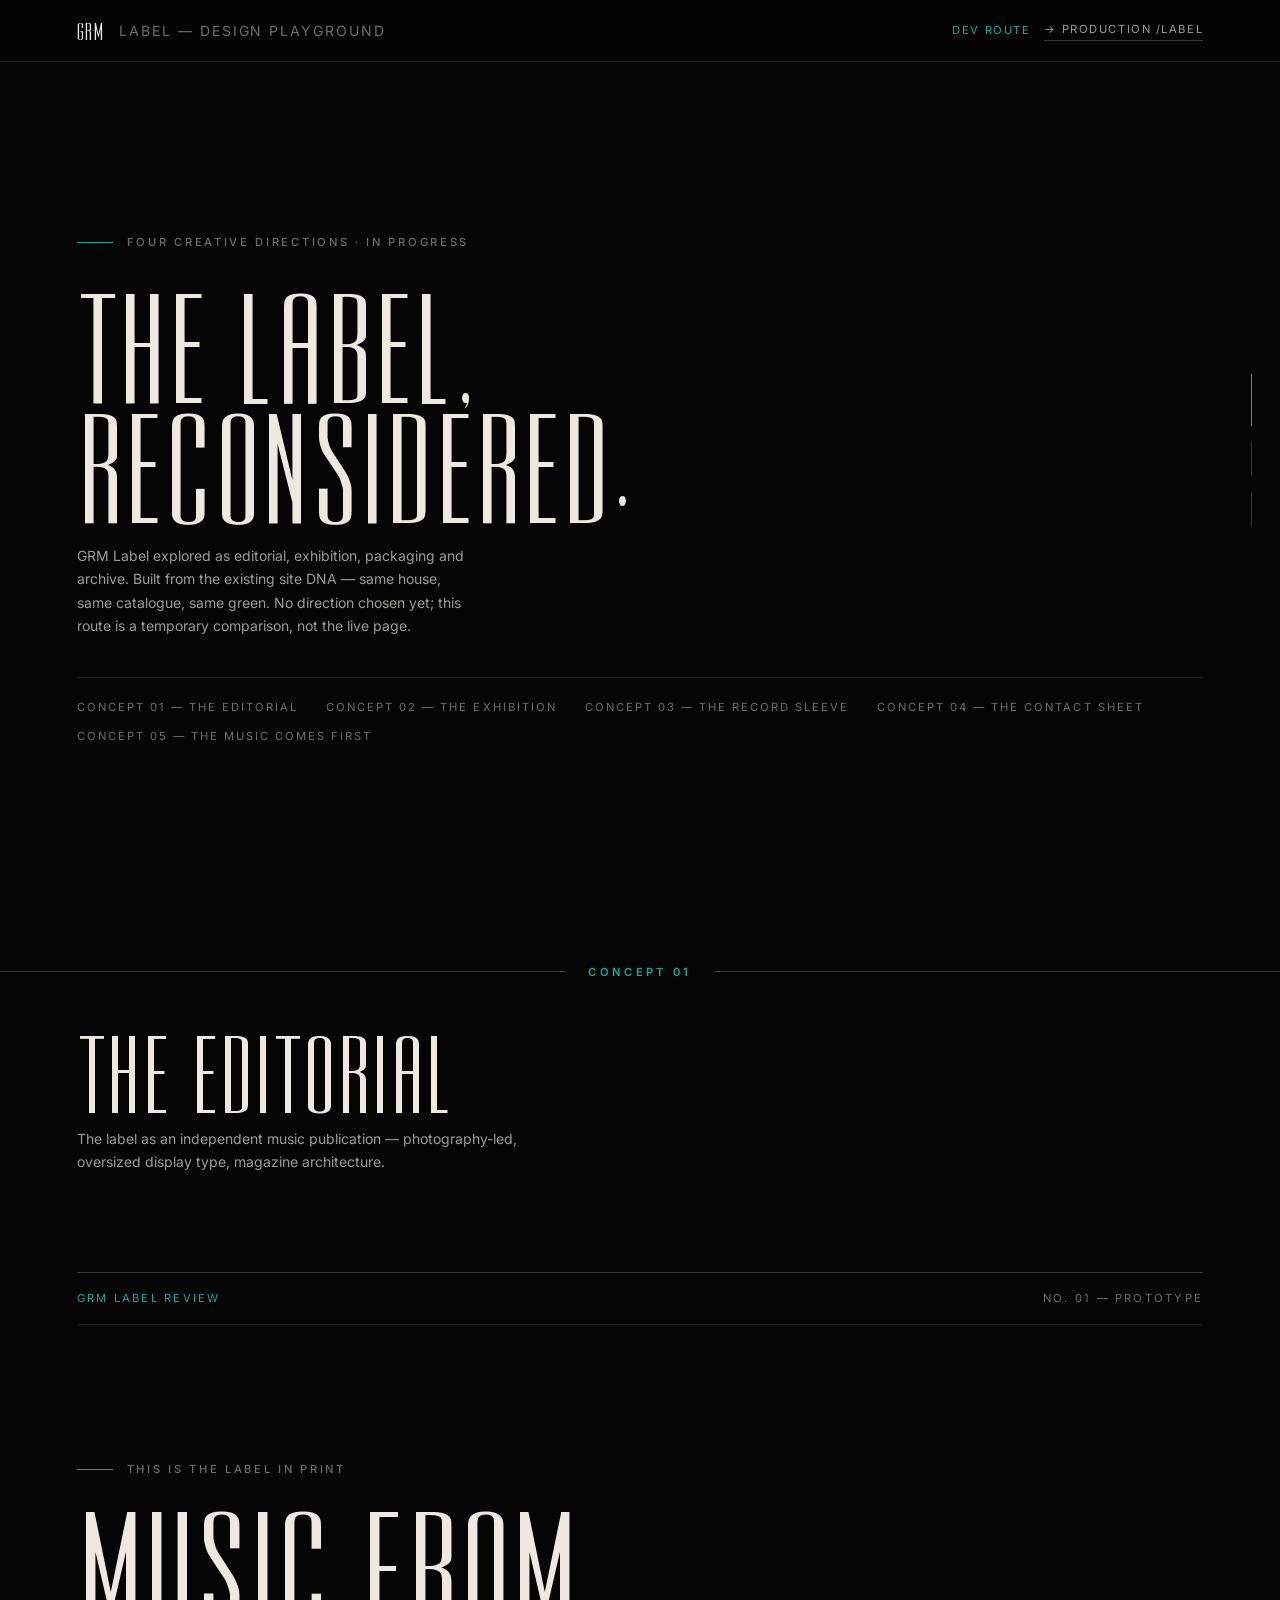
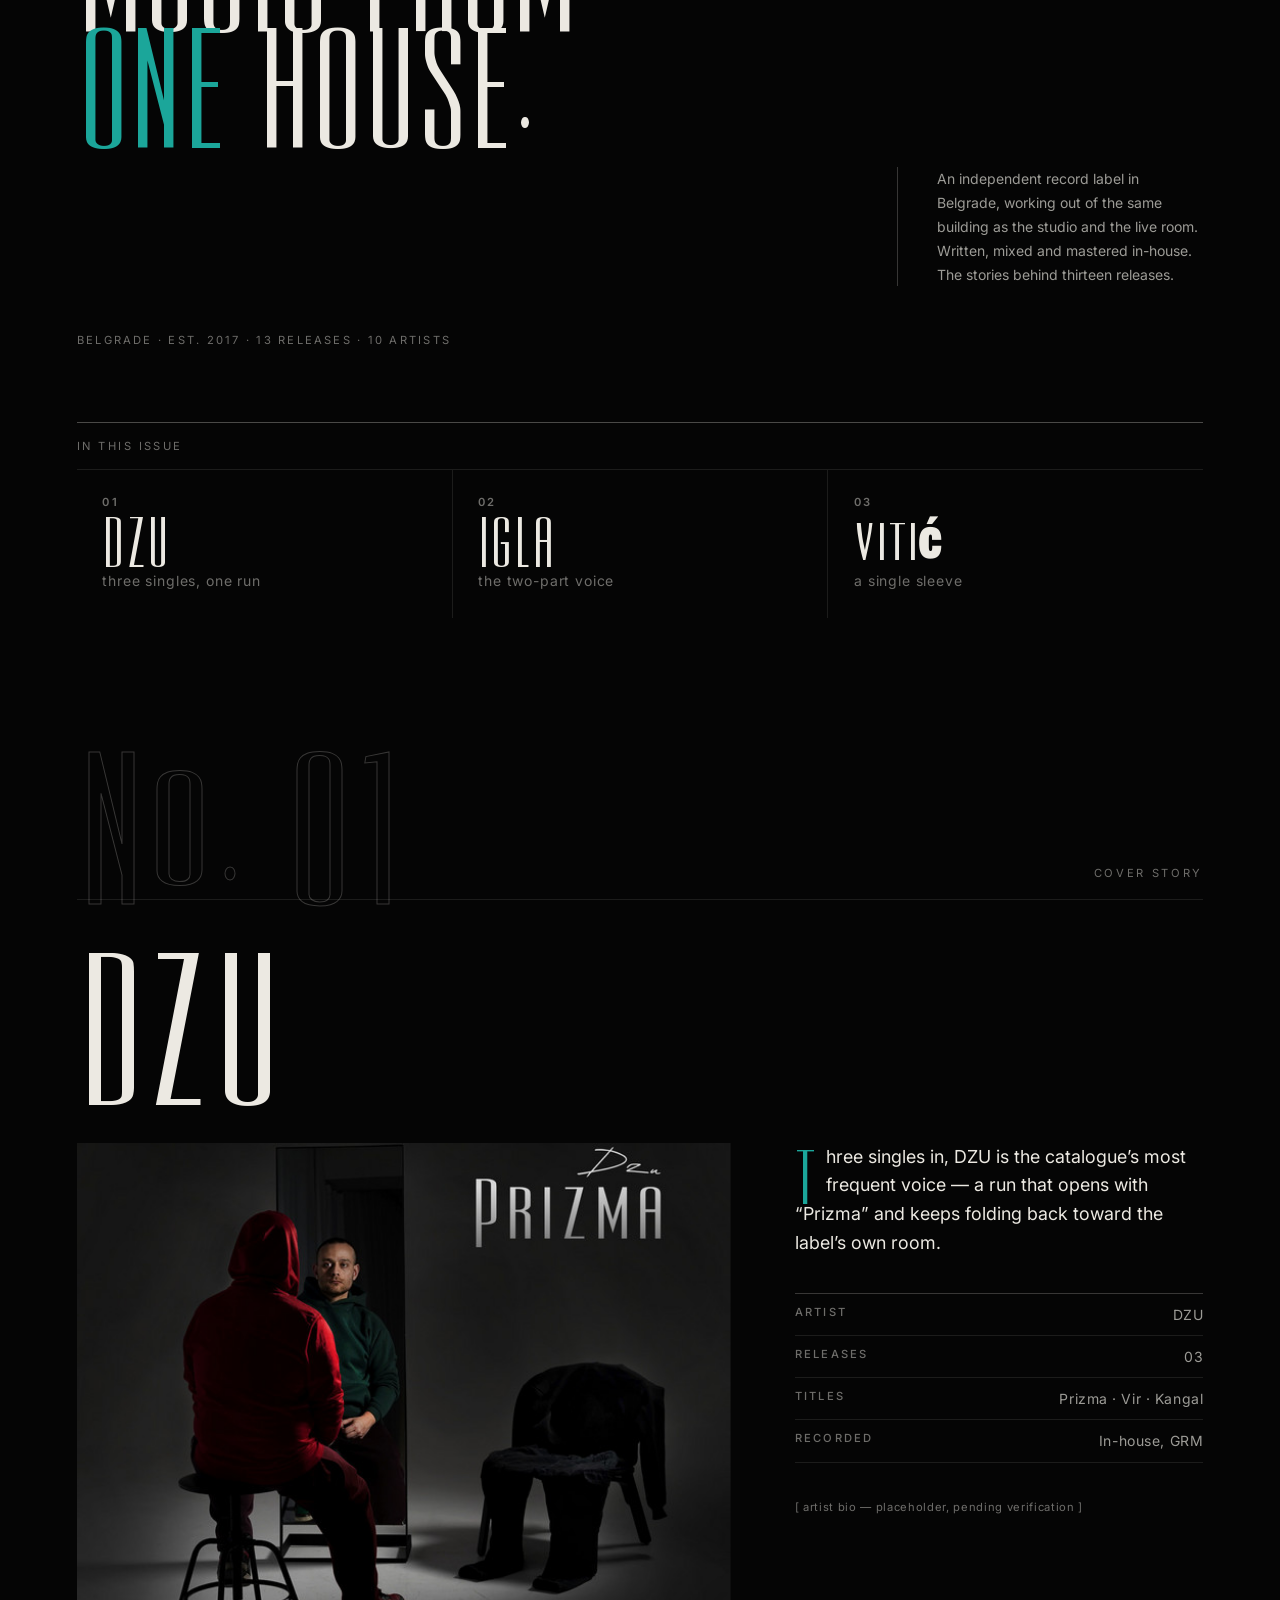
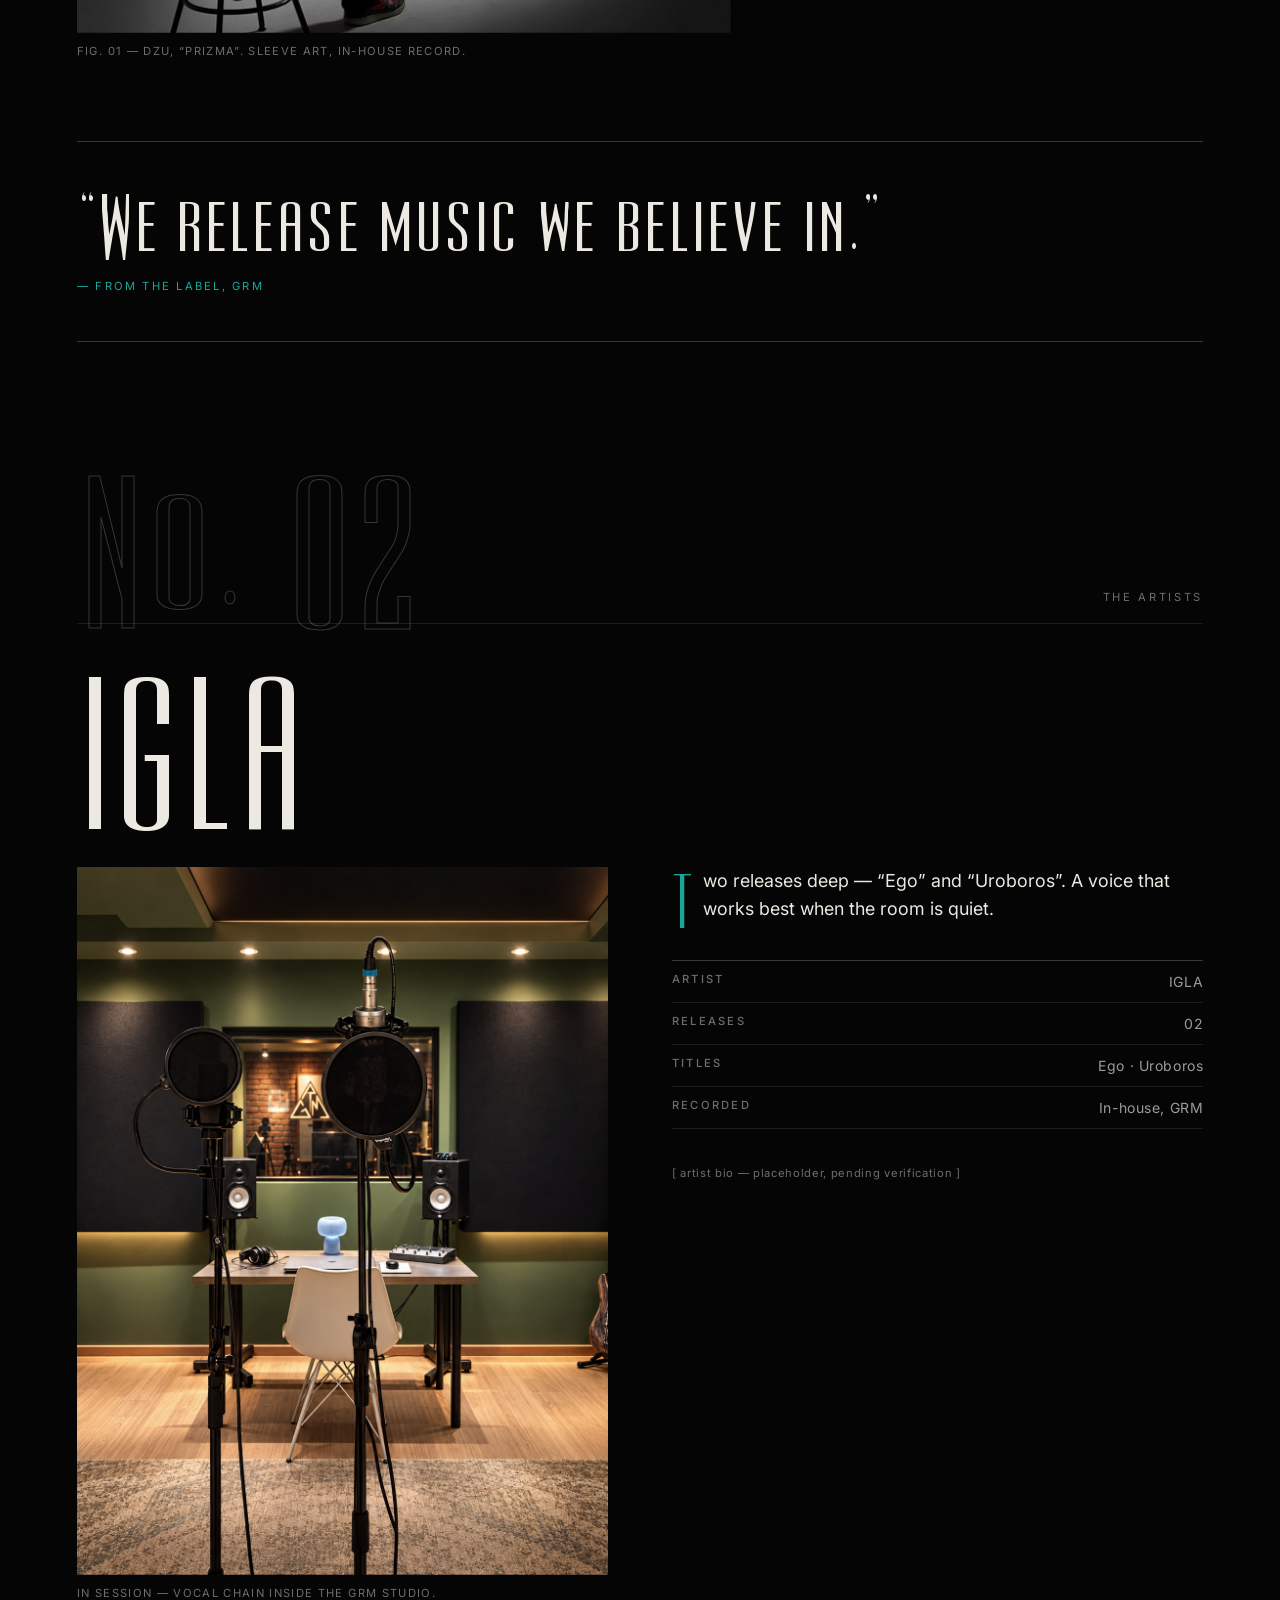
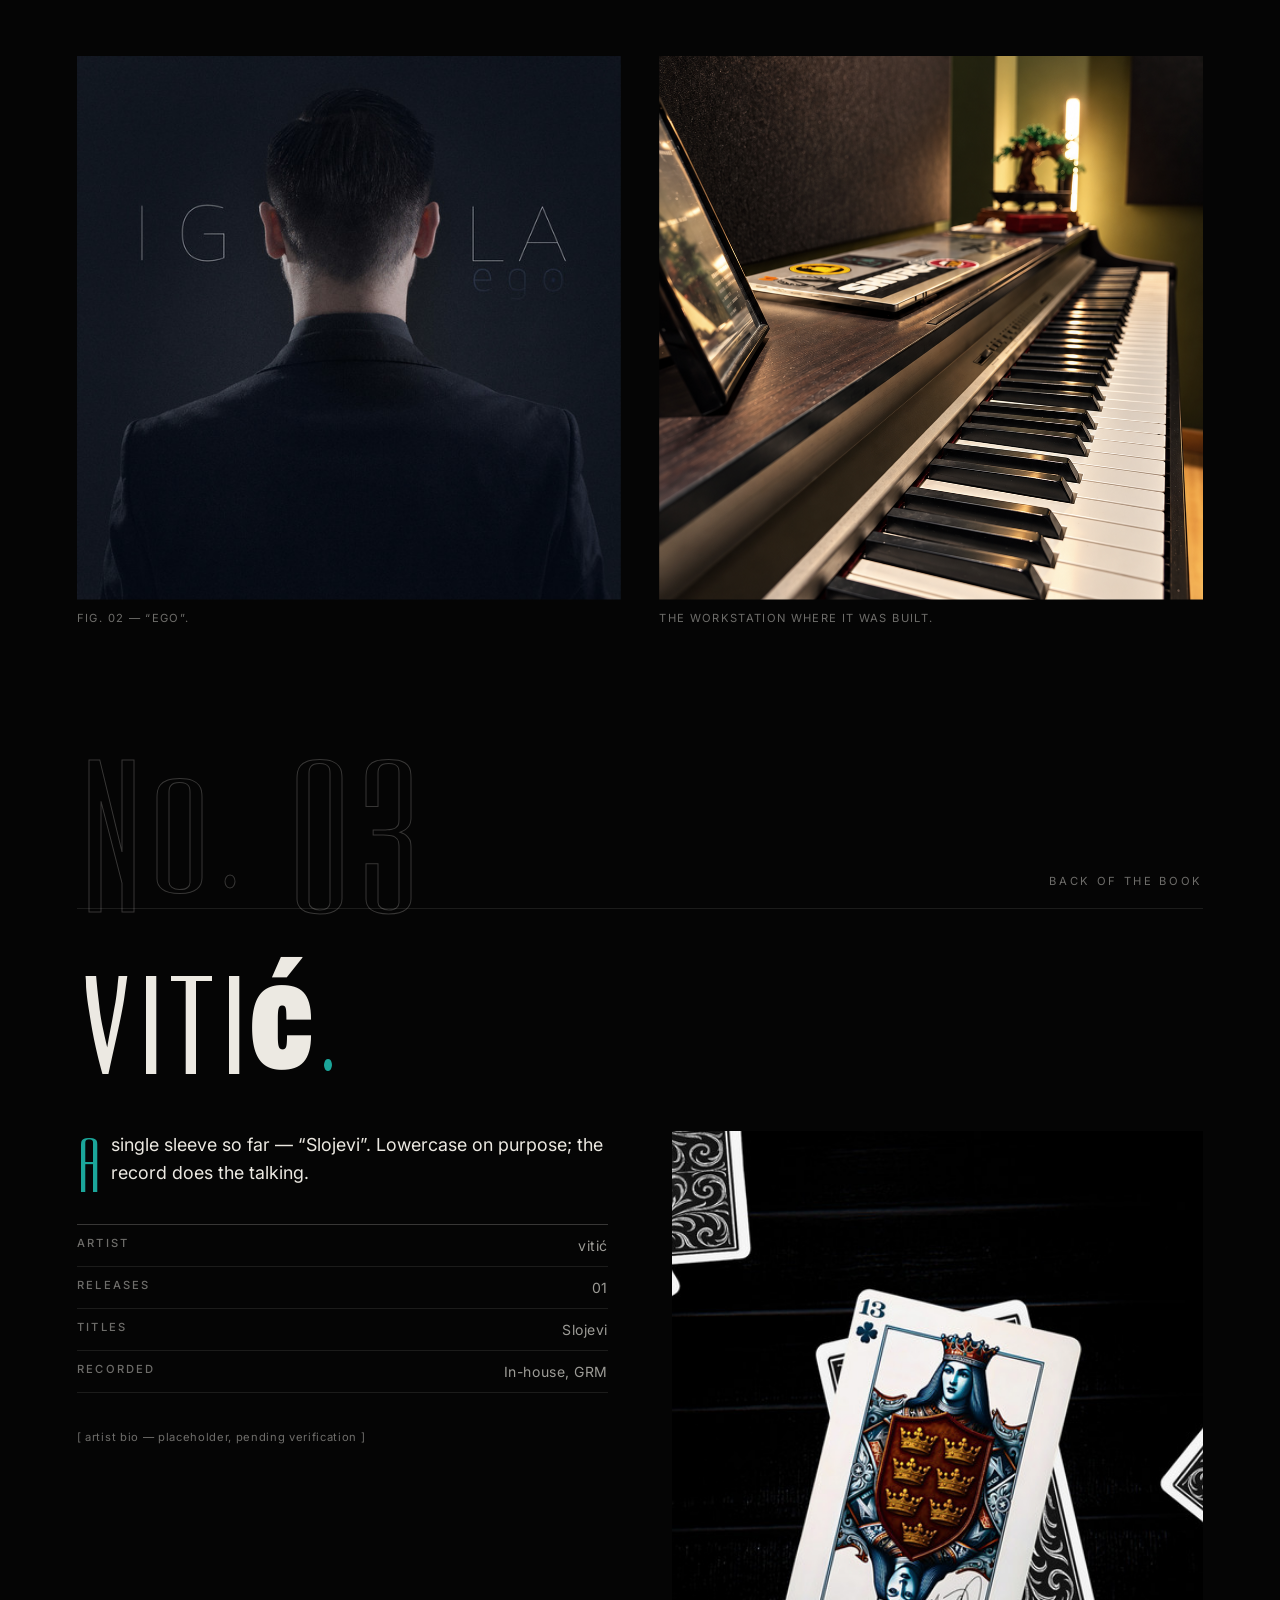
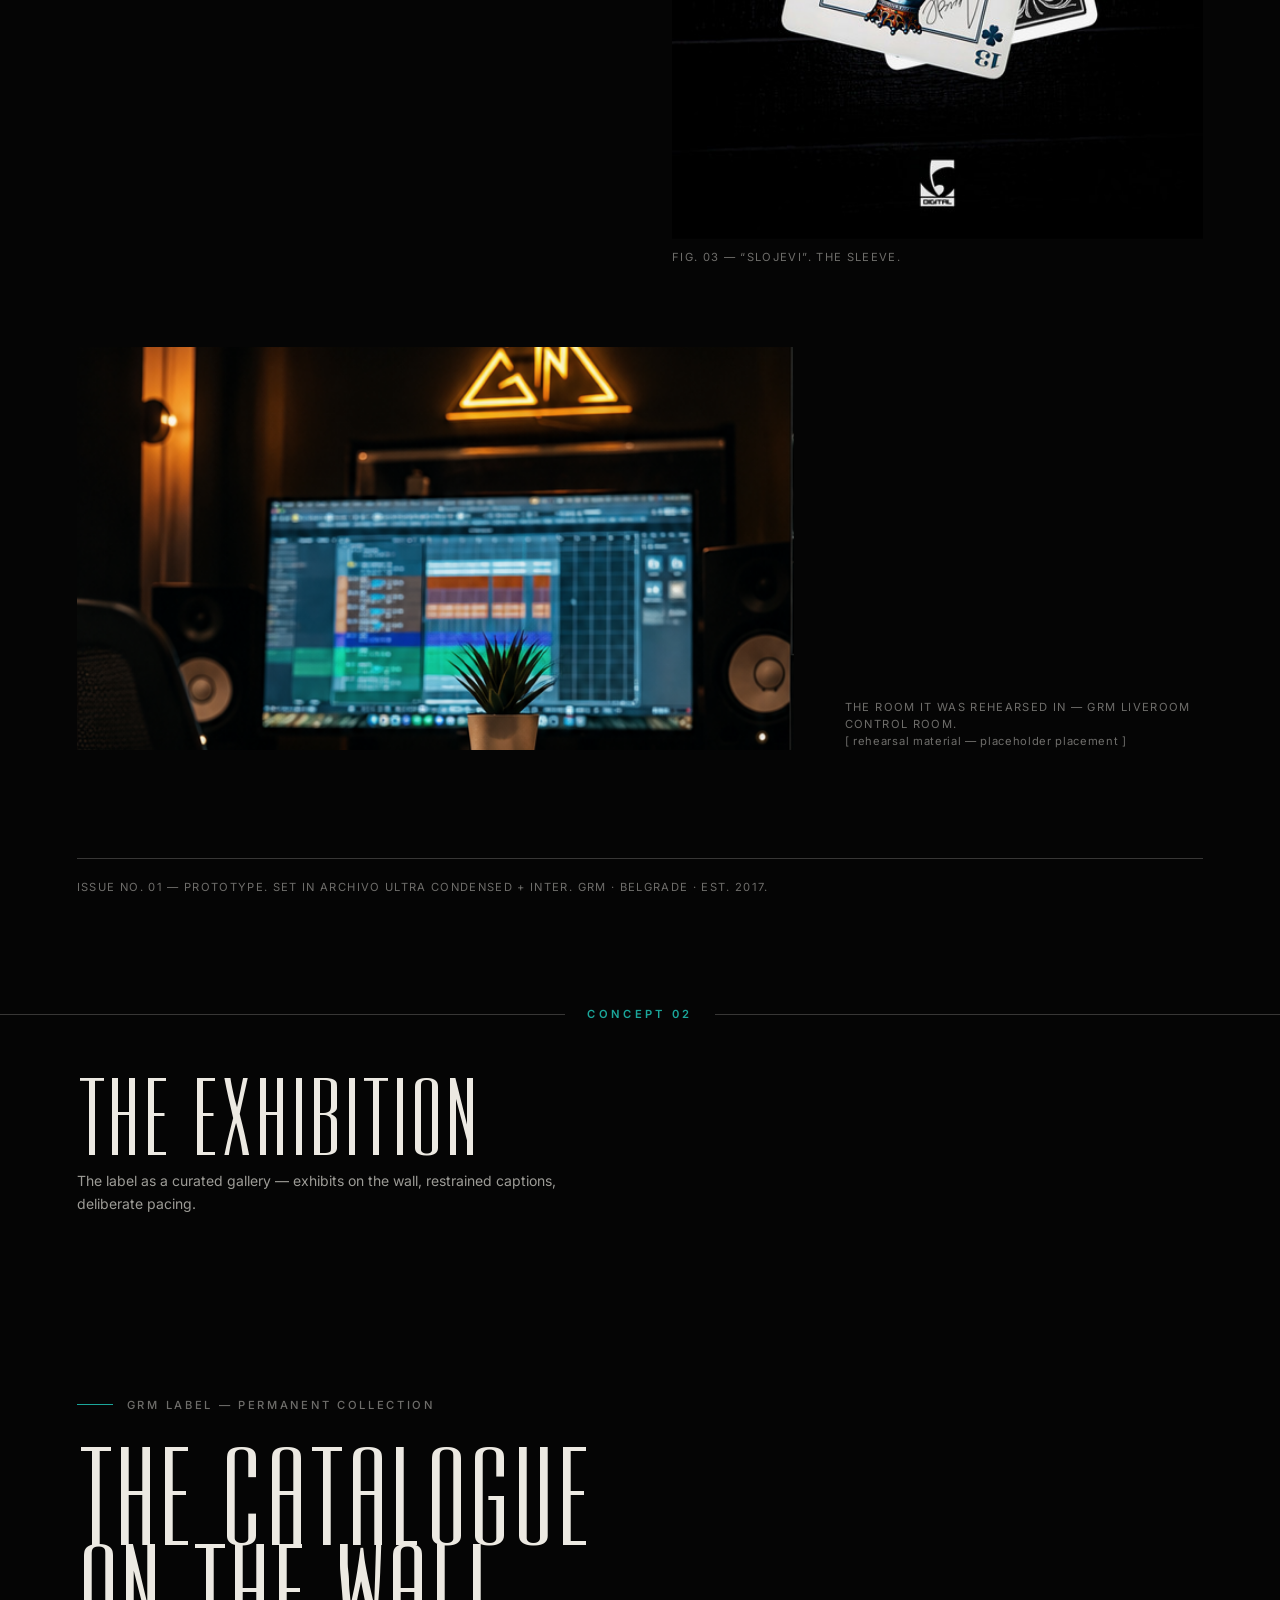
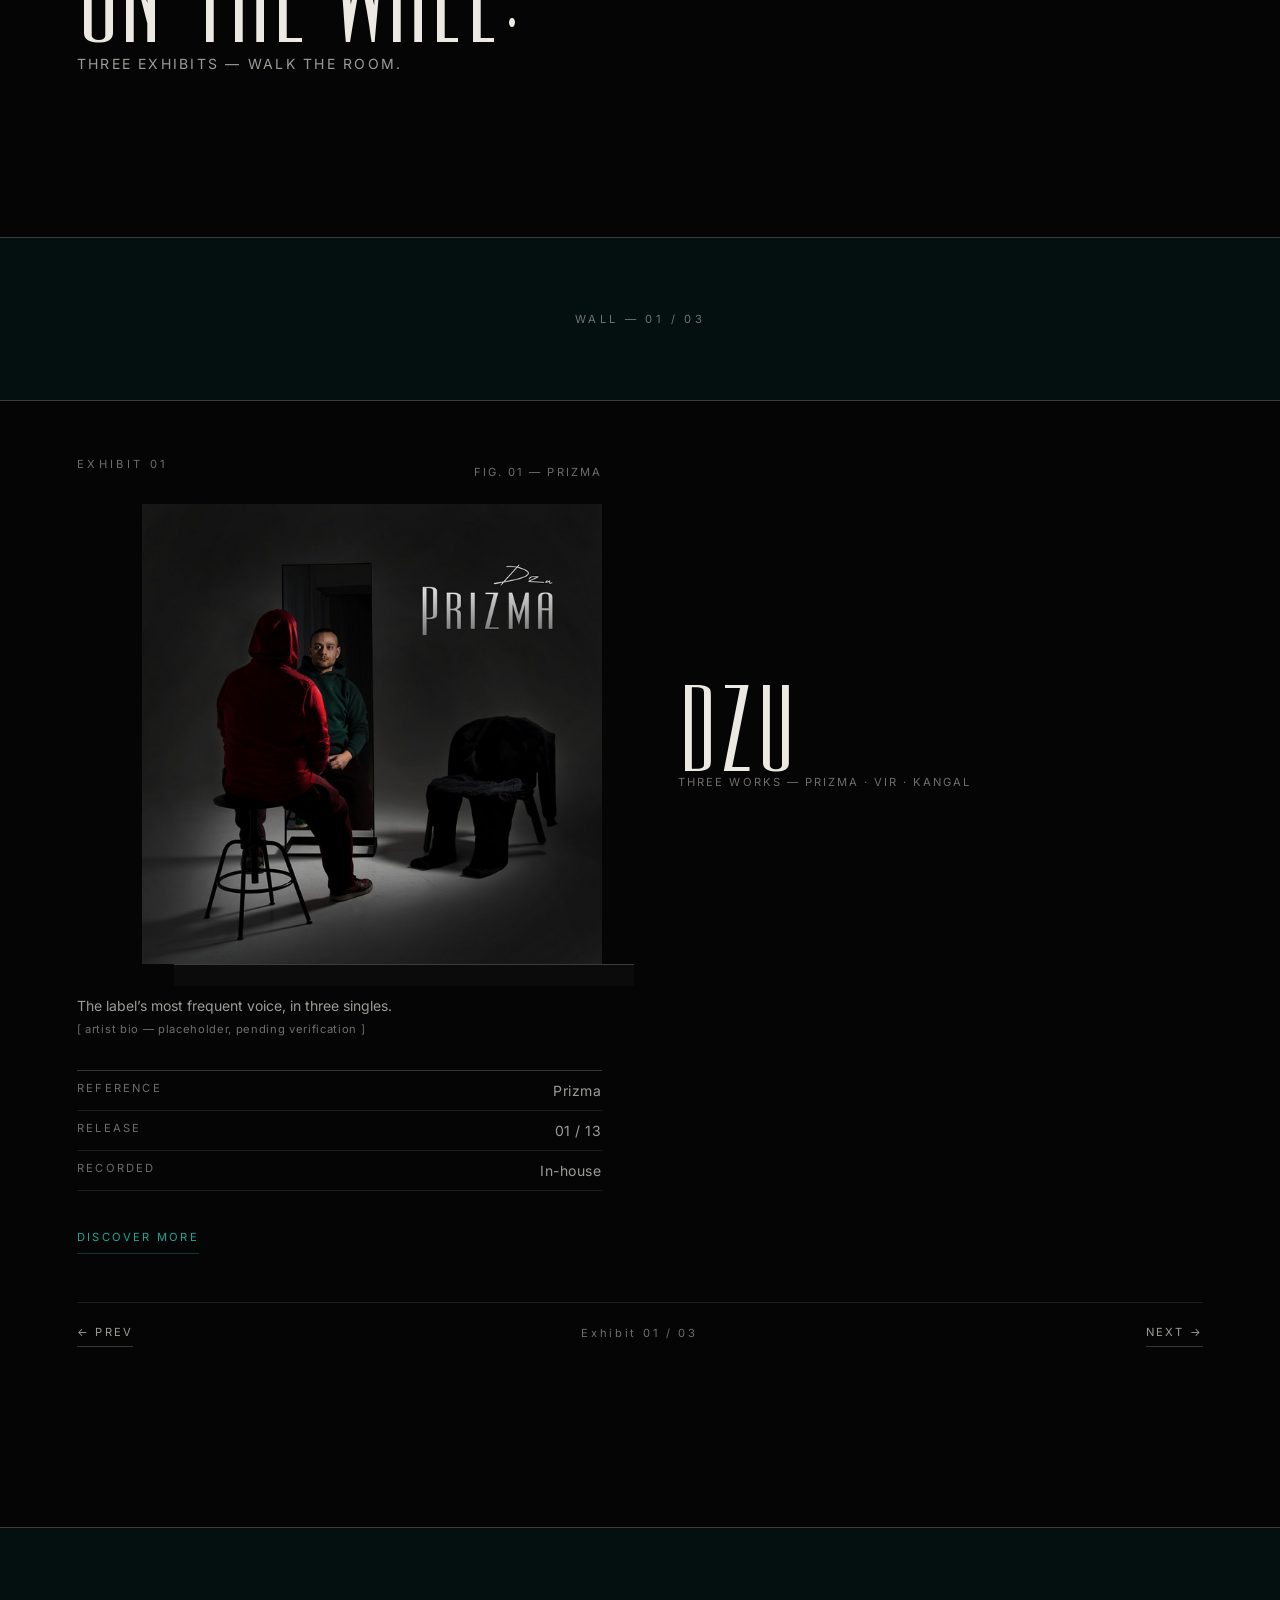
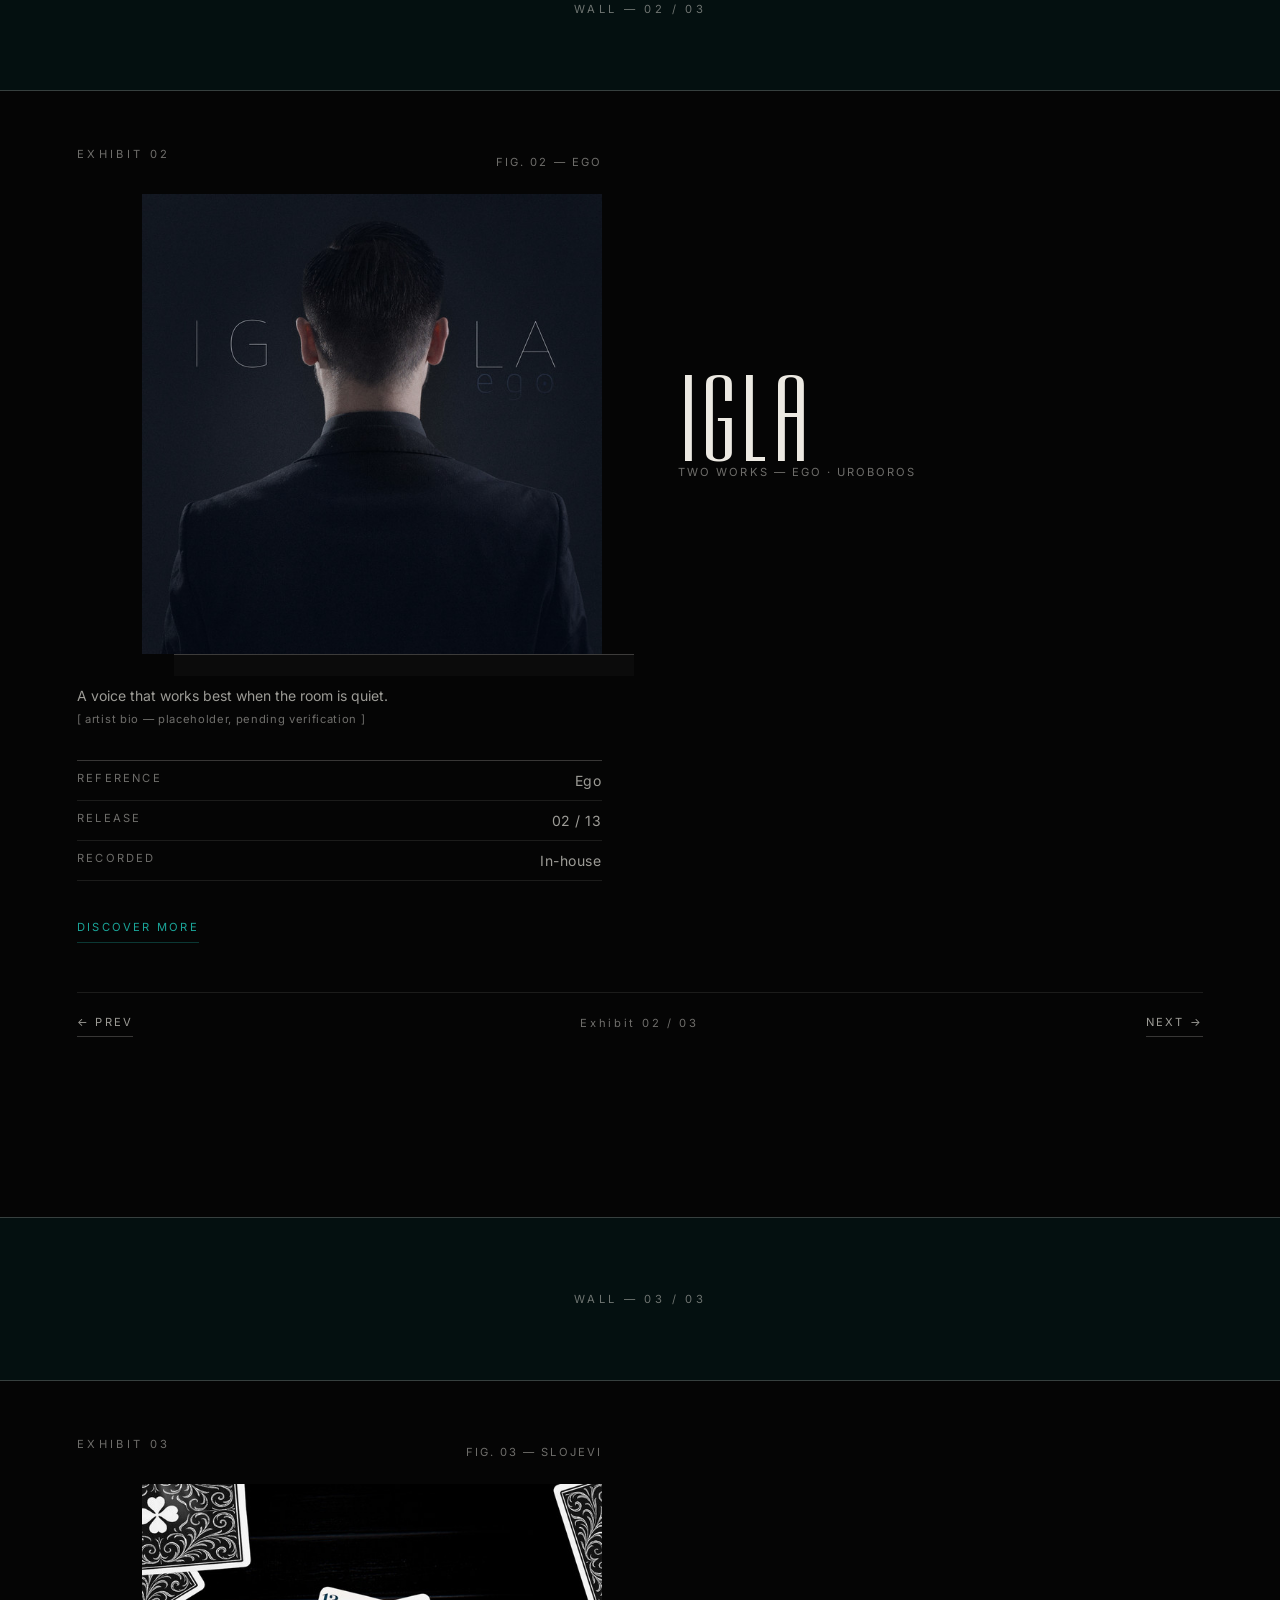
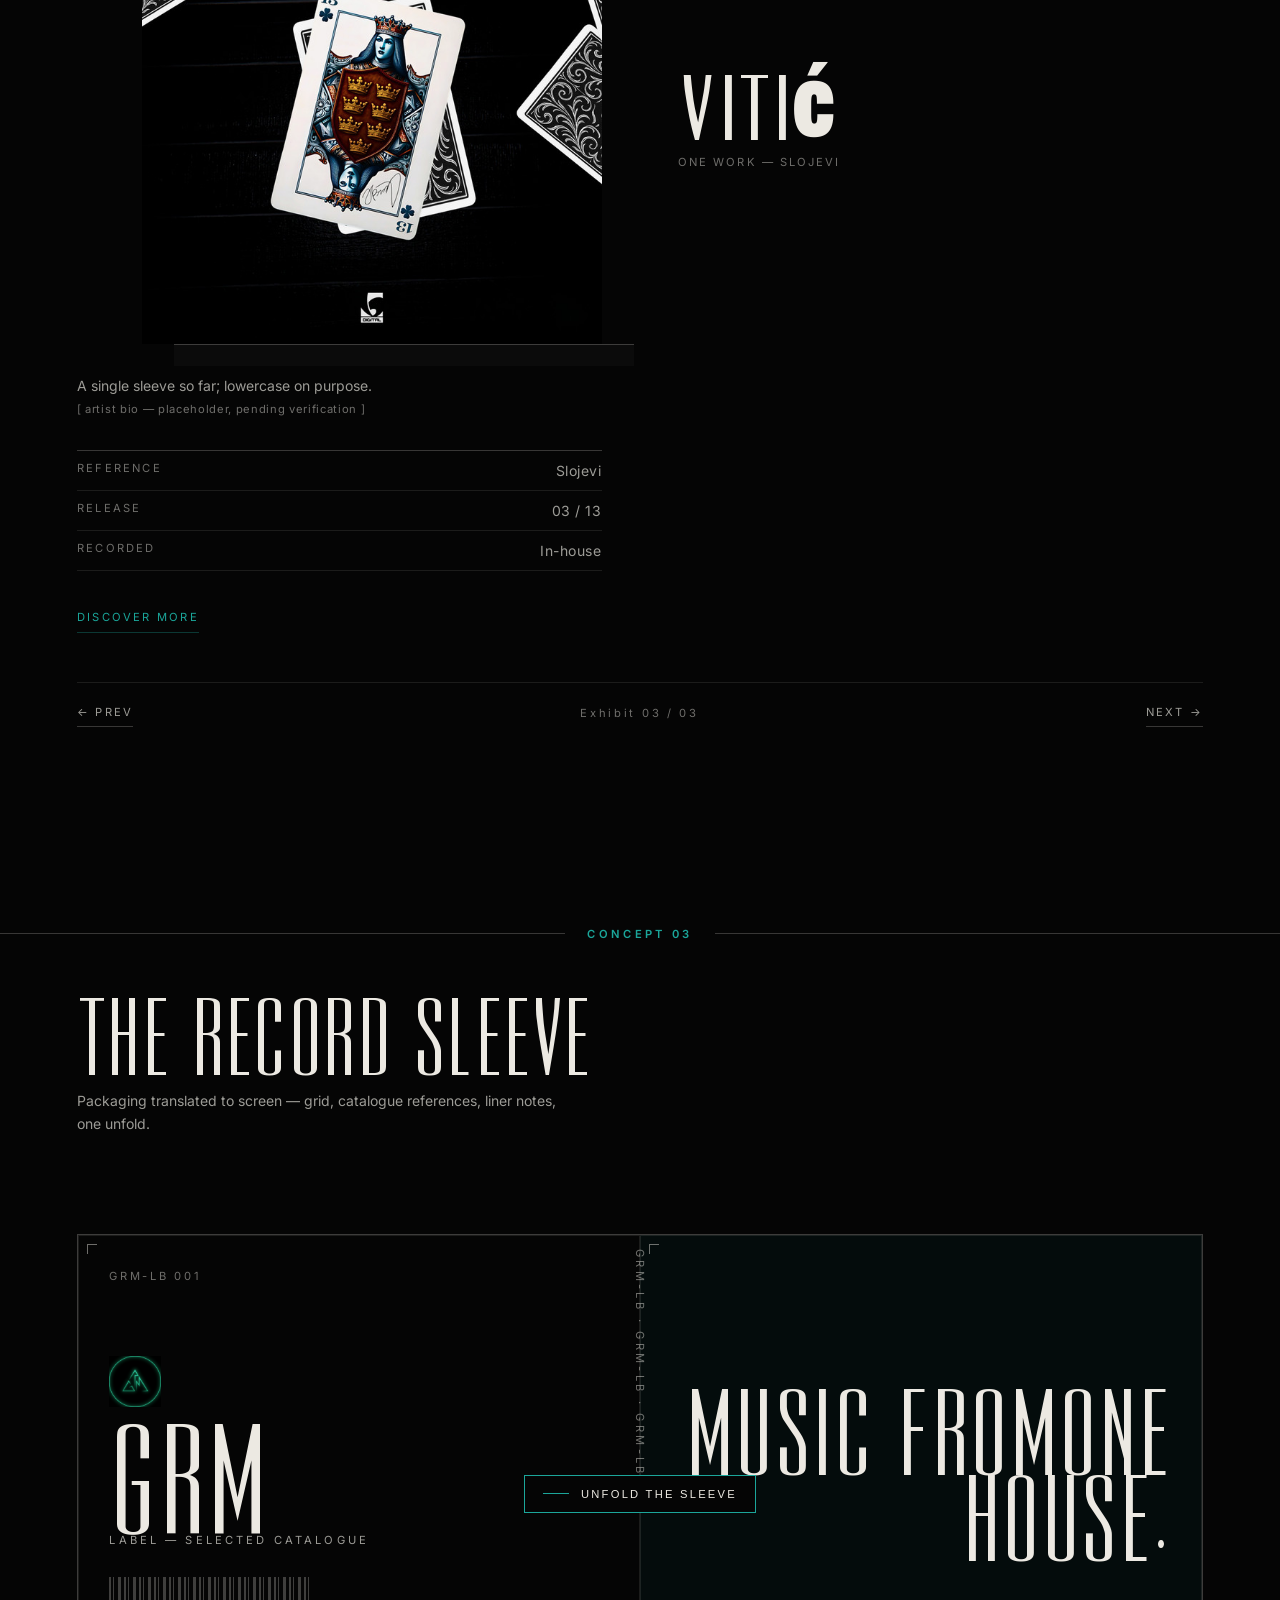
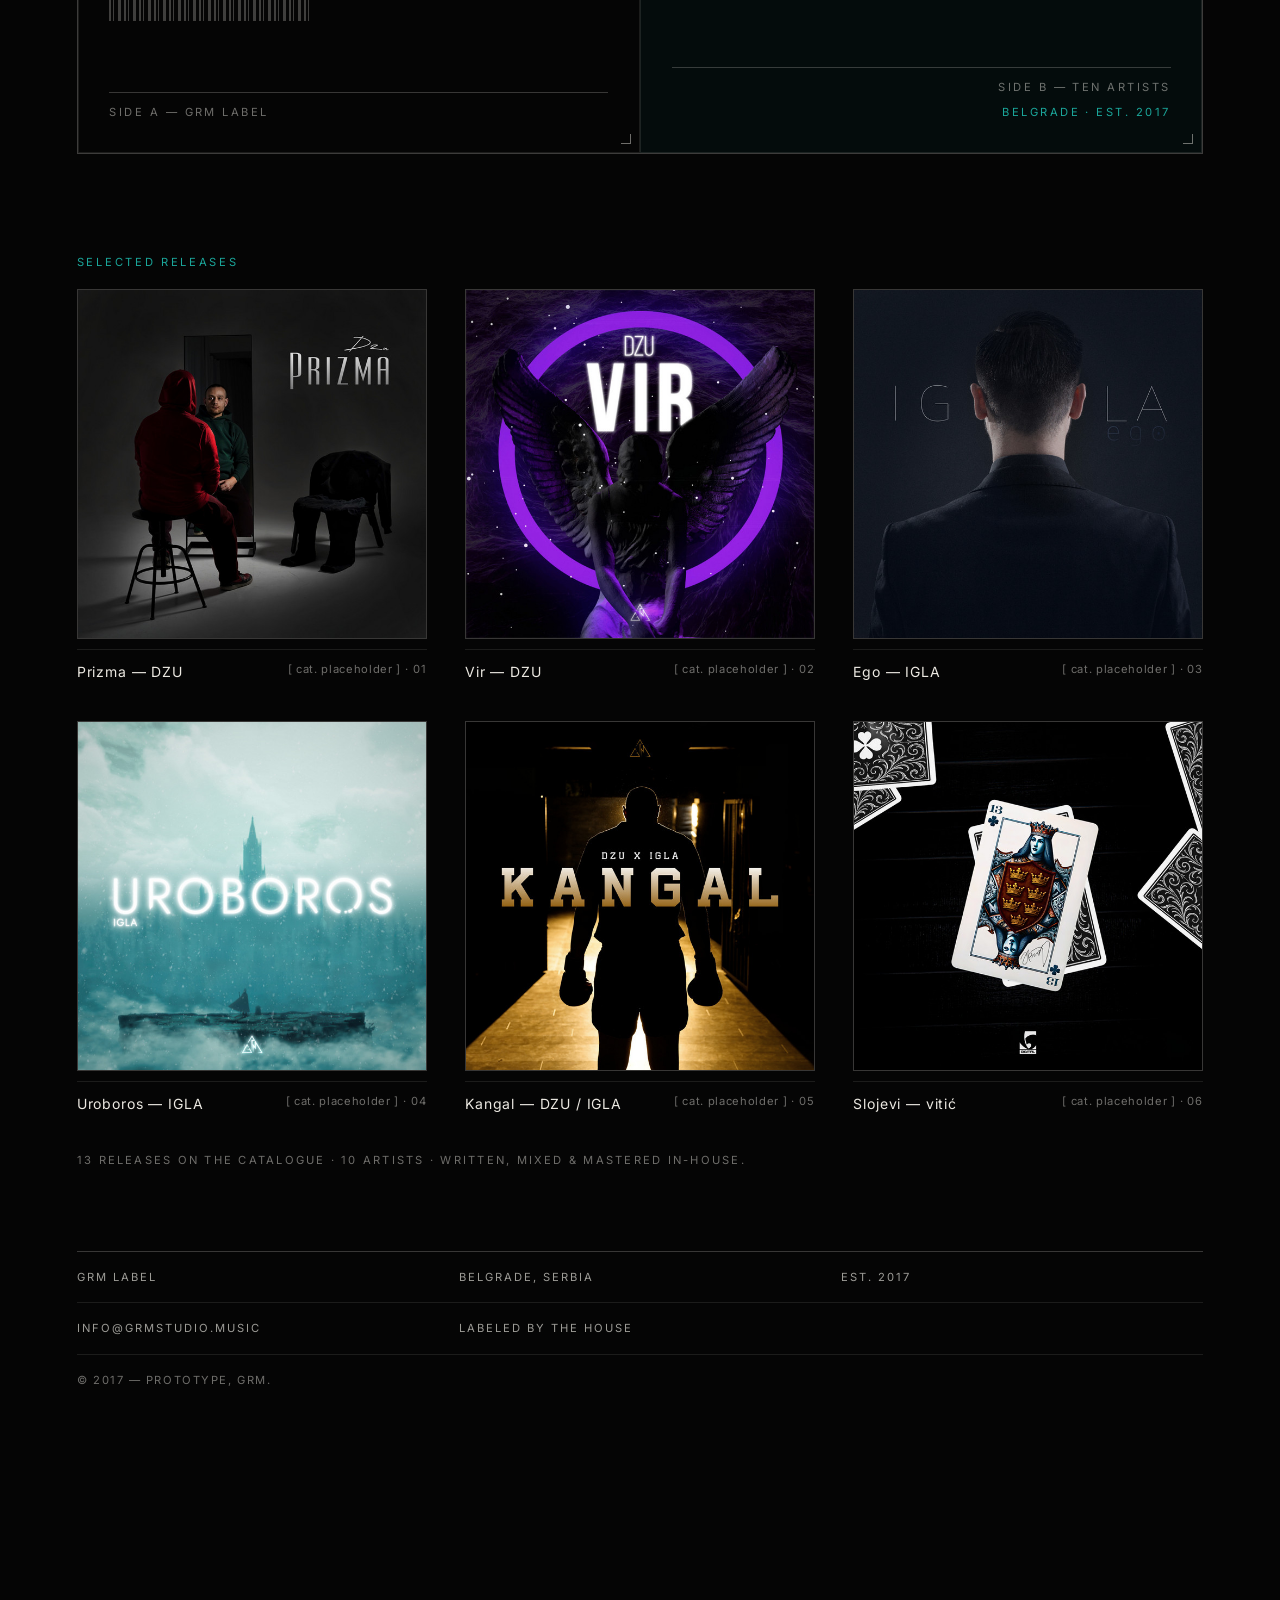
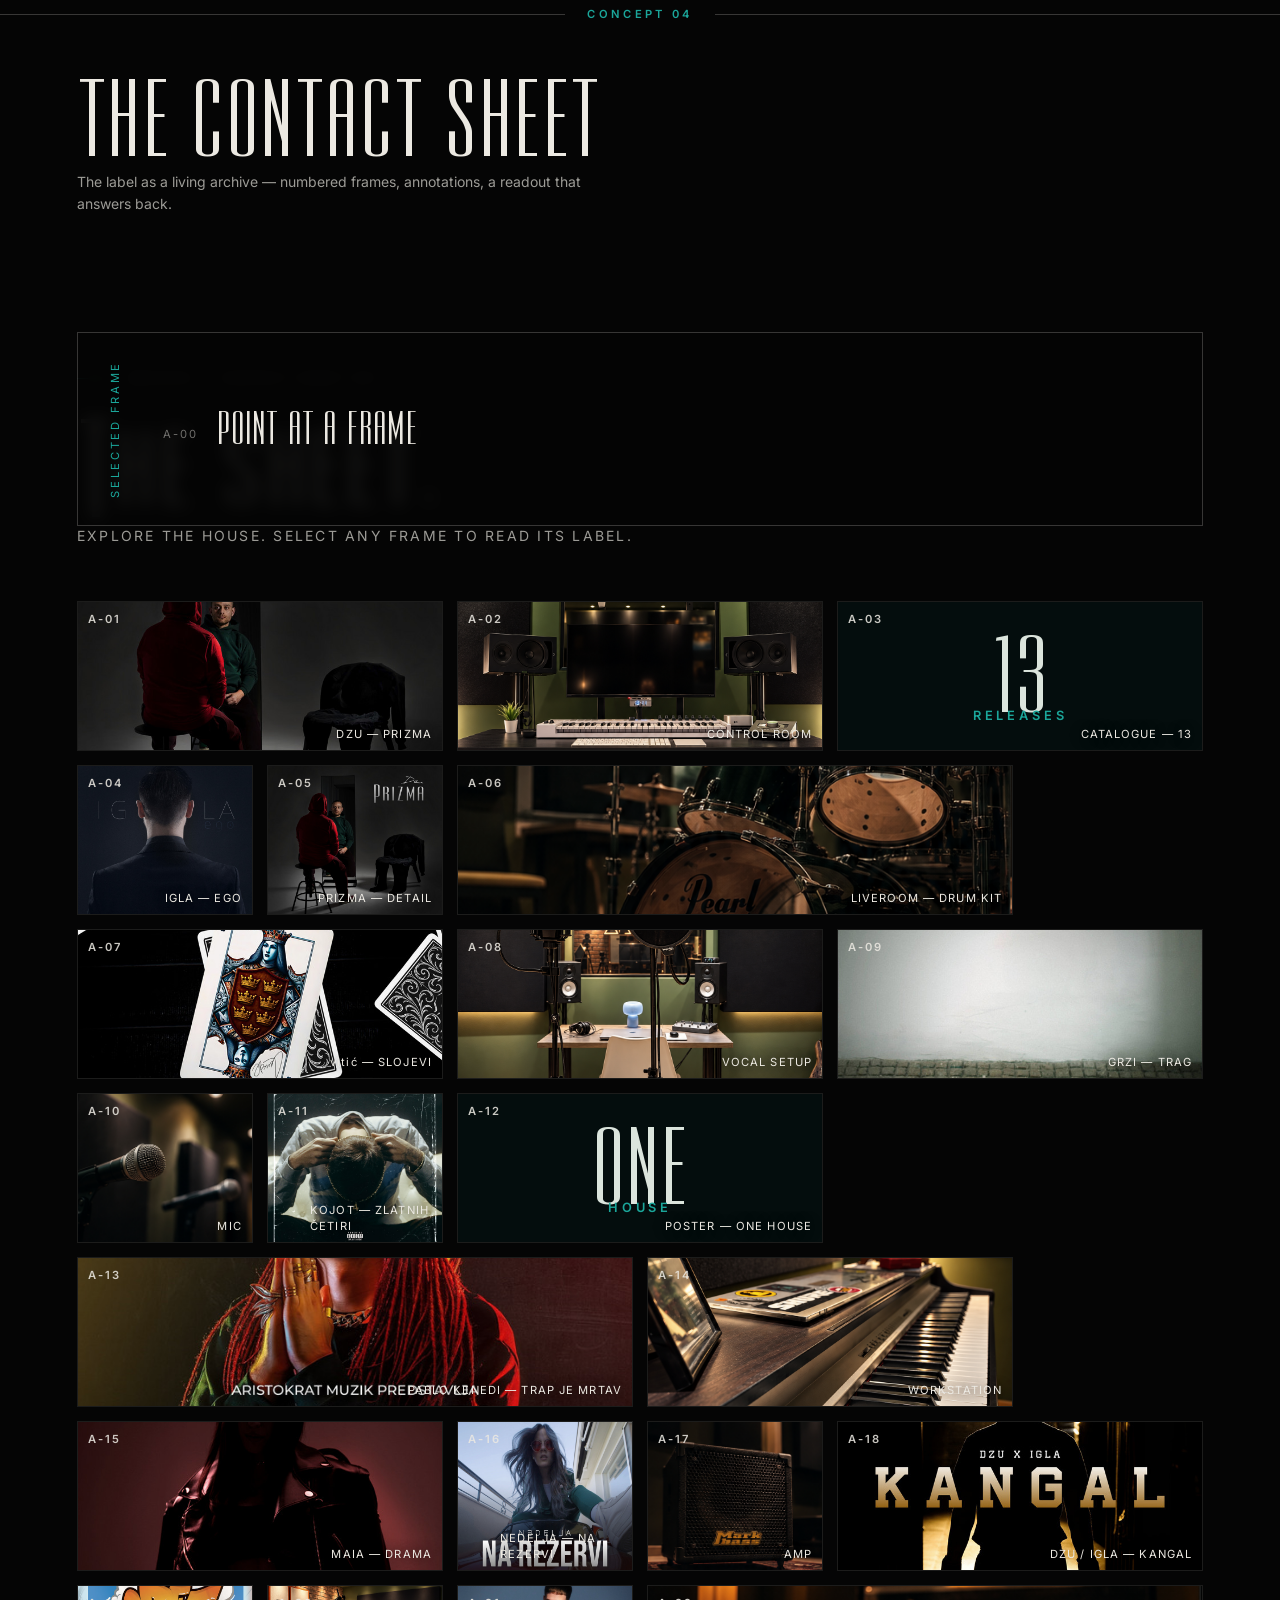
==== label-experiments/index.html @ 4f0519e3 "Checkpoint: preserve design playground before Label restructure" ====
<!DOCTYPE html>
<html lang="en">
<head>
  <meta charset="UTF-8">
  <meta name="viewport" content="width=device-width, initial-scale=1.0">
  <title>GRM Label — Design Playground (dev)</title>
  <meta name="description" content="GRM Label — experimental design playground. Four creative directions: Editorial, Exhibition, Record Sleeve, Contact Sheet. Development route, not part of the live site.">
  <meta name="robots" content="noindex, nofollow">
  <meta name="theme-color" content="#050505">

  <link rel="icon" type="image/png" href="../assets/img/favicon.png">
  <link rel="preconnect" href="https://fonts.googleapis.com">
  <link rel="preconnect" href="https://fonts.gstatic.com" crossorigin>
  <link rel="stylesheet" href="https://fonts.googleapis.com/css2?family=Archivo:ital,wdth,wght@0,62.5,100..900;1,62.5,100..900&family=Inter:wght@300;400;500;600&display=swap">

  <link rel="stylesheet" href="../css/style.css">
  <link rel="stylesheet" href="experiments.css">
  <script>document.documentElement.classList.add("js");</script>
</head>
<body class="lbx" data-root="../" data-page="label-experiments">
<script src="experiments.js" defer></script>

  <!-- Dev-only shell, NOT part of the production navigation. -->
  <header class="lbx-top">
    <div class="lbx-wrap">
      <a class="lbx-top__brand" href="../">GRM</a>
      <span class="lbx-top__title">Label — design playground</span>
      <div class="lbx-top__links">
        <span class="lbx-top__dev">dev route</span>
        <a href="../label/">→ production /label</a>
      </div>
    </div>
  </header>

  <main id="main">

    <!-- ============================================================
         PLAYGROUND OPENING
         ============================================================ -->
    <section class="lbx-door" aria-labelledby="lbx-door-title">
      <div class="lbx-wrap">
        <p class="lbx-eyebrow">Four creative directions · in progress</p>
        <h1 class="lbx-door__title" id="lbx-door-title">The label,<br>reconsidered.</h1>
        <p class="lbx-door__stand">
          GRM Label explored as editorial, exhibition, packaging and archive.
          Built from the existing site DNA — same house, same catalogue, same green.
          No direction chosen yet; this route is a temporary comparison, not the live page.
        </p>
        <nav class="lbx-toc" aria-label="Concepts">
          <a href="#concept-01">Concept 01 — The Editorial</a>
          <a href="#concept-02">Concept 02 — The Exhibition</a>
          <a href="#concept-03">Concept 03 — The Record Sleeve</a>
          <a href="#concept-04">Concept 04 — The Contact Sheet</a>
          <a href="#concept-05">Concept 05 — The Music Comes First</a>
        </nav>
      </div>
    </section>

    <!-- ============================================================
         CONCEPT 01 — THE EDITORIAL
         ============================================================ -->
    <section class="lbx-concept" id="concept-01" data-concept="1" aria-labelledby="concept-01-title">
      <div class="lbx-gap" aria-hidden="true">
        <span class="lbx-gap__line"></span>
        <span class="lbx-gap__kicker">Concept 01</span>
        <span class="lbx-gap__line"></span>
      </div>
      <header class="lbx-concept__head">
        <div class="lbx-wrap">
          <h2 class="lbx-concept__title" id="concept-01-title">The editorial</h2>
          <p class="lbx-concept__note">The label as an independent music publication — photography-led, oversized display type, magazine architecture.</p>
        </div>
      </header>

      <div class="ed lbx-wrap" data-scope="editorial">

        <div class="ed-mast">
          <span class="ed-mast__pub">GRM Label Review</span>
          <span class="ed-mast__issue">No. 01 — Prototype</span>
        </div>

        <header class="ed-intro" data-reveal="rise">
          <p class="lbx-eyebrow">This is the label in print</p>
          <h3 class="ed-intro__title">Music from<br><em>one</em> house.</h3>
          <p class="ed-intro__stand">
            An independent record label in Belgrade, working out of the same building
            as the studio and the live room. Written, mixed and mastered in-house.
            The stories behind thirteen releases.
          </p>
          <p class="ed-intro__meta">Belgrade · Est. 2017 · 13 releases · 10 artists</p>
        </header>

        <div class="ed-dispatches" aria-label="Features in this issue">
          <span class="ed-dispatches__label">In this issue</span>
          <a class="ed-dispatches__item" href="#ed-dzu"><span class="ed-dispatches__no">01</span>DZU<span class="ed-dispatches__tease">three singles, one run</span></a>
          <a class="ed-dispatches__item" href="#ed-igla"><span class="ed-dispatches__no">02</span>IGLA<span class="ed-dispatches__tease">the two-part voice</span></a>
          <a class="ed-dispatches__item" href="#ed-vitic"><span class="ed-dispatches__no">03</span><span class="lbx-lower">vitić</span><span class="ed-dispatches__tease">a single sleeve</span></a>
        </div>

        <!-- FEATURE 01 — DZU (cover story, image-led wide composition) -->
        <article class="ed-feature" id="ed-dzu">
          <header class="ed-feature__head">
            <span class="ed-folio">No. 01</span>
            <span class="ed-kicker">Cover story</span>
          </header>

          <h3 class="ed-feature__title" data-reveal="rise">DZU</h3>

          <div class="ed-wrap1">
            <figure class="ed-photo ed-photo--wide" data-reveal="wipeup">
              <div class="ed-photo__mask">
                <img src="../assets/img/releases/dzu-prizma.jpg" alt="DZU — Prizma (cover art)" decoding="async" draggable="false" loading="lazy">
              </div>
              <figcaption class="ed-cap">Fig. 01 — DZU, “Prizma”. Sleeve art, in-house record.</figcaption>
            </figure>

            <div class="ed-body" data-reveal="rise">
              <p class="ed-lead">
                Three singles in, DZU is the catalogue’s most frequent voice — a run that
                opens with “Prizma” and keeps folding back toward the label’s own room.
              </p>
              <aside class="ed-meta" aria-label="Artist metadata">
                <span class="ed-meta__row"><b>Artist</b><i>DZU</i></span>
                <span class="ed-meta__row"><b>Releases</b><i>03</i></span>
                <span class="ed-meta__row"><b>Titles</b><i>Prizma · Vir · Kangal</i></span>
                <span class="ed-meta__row"><b>Recorded</b><i>In-house, GRM</i></span>
              </aside>
              <p class="ed-note"><span class="ph">[ artist bio — placeholder, pending verification ]</span></p>
            </div>
          </div>

          <blockquote class="ed-quote" data-reveal="wipeup">
            <p>“We release music we believe in.”</p>
            <cite>— from the label, GRM</cite>
          </blockquote>
        </article>

        <!-- FEATURE 02 — IGLA (tall image column + text column, title crossing both) -->
        <article class="ed-feature ed-feature--ig" id="ed-igla">
          <header class="ed-feature__head">
            <span class="ed-folio">No. 02</span>
            <span class="ed-kicker">The artists</span>
          </header>

          <h3 class="ed-feature__title" data-reveal="rise">IGLA</h3>

          <div class="ed-wrap2">
            <figure class="ed-photo ed-photo--tall" data-reveal="wipeup">
              <div class="ed-photo__mask">
                <img src="../assets/img/GRM Production - 7.png" alt="Vocal recording setup at GRM Production" decoding="async" draggable="false" loading="lazy">
              </div>
              <figcaption class="ed-cap">In session — vocal chain inside the GRM studio.</figcaption>
            </figure>

            <div class="ed-body" data-reveal="rise">
              <p class="ed-lead">
                Two releases deep — “Ego” and “Uroboros”. A voice that works best when the
                room is quiet.
              </p>
              <aside class="ed-meta" aria-label="Artist metadata">
                <span class="ed-meta__row"><b>Artist</b><i>IGLA</i></span>
                <span class="ed-meta__row"><b>Releases</b><i>02</i></span>
                <span class="ed-meta__row"><b>Titles</b><i>Ego · Uroboros</i></span>
                <span class="ed-meta__row"><b>Recorded</b><i>In-house, GRM</i></span>
              </aside>
              <p class="ed-note"><span class="ph">[ artist bio — placeholder, pending verification ]</span></p>
            </div>
          </div>

          <figure class="ed-diptych" data-reveal="wipeup">
            <figure class="ed-diptych__half">
              <div class="ed-photo__mask">
                <img src="../assets/img/releases/igla-ego.jpg" alt="IGLA — Ego (cover art)" decoding="async" draggable="false" loading="lazy">
              </div>
              <figcaption class="ed-cap">Fig. 02 — “Ego”.</figcaption>
            </figure>
            <figure class="ed-diptych__half">
              <div class="ed-photo__mask">
                <img src="../assets/img/GRM Production - 3.png" alt="Keyboard and production workstation at GRM Production" decoding="async" draggable="false" loading="lazy">
              </div>
              <figcaption class="ed-cap">The workstation where it was built.</figcaption>
            </figure>
          </figure>
        </article>

        <!-- FEATURE 03 — vitić (asymmetric, text over, hanging image, footnote) -->
        <article class="ed-feature ed-feature--vit" id="ed-vitic">
          <header class="ed-feature__head">
            <span class="ed-folio">No. 03</span>
            <span class="ed-kicker">Back of the book</span>
          </header>

          <h3 class="ed-feature__title ed-feature__title--low" data-reveal="rise"><span class="lbx-lower">vitić</span><span class="ed-period">.</span></h3>

          <div class="ed-wrap3">
            <div class="ed-body" data-reveal="rise">
              <p class="ed-lead">
                A single sleeve so far — “Slojevi”. Lowercase on purpose; the record
                does the talking.
              </p>
              <aside class="ed-meta" aria-label="Artist metadata">
                <span class="ed-meta__row"><b>Artist</b><i><span class="lbx-lower">vitić</span></i></span>
                <span class="ed-meta__row"><b>Releases</b><i>01</i></span>
                <span class="ed-meta__row"><b>Titles</b><i>Slojevi</i></span>
                <span class="ed-meta__row"><b>Recorded</b><i>In-house, GRM</i></span>
              </aside>
              <p class="ed-note"><span class="ph">[ artist bio — placeholder, pending verification ]</span></p>
            </div>

            <figure class="ed-photo ed-photo--hang" data-reveal="wipeup">
              <div class="ed-photo__mask">
                <img src="../assets/img/releases/vitic-slojevi.jpg" alt="vitić — Slojevi (cover art)" decoding="async" draggable="false" loading="lazy">
              </div>
              <figcaption class="ed-cap">Fig. 03 — “Slojevi”. The sleeve.</figcaption>
            </figure>
          </div>

          <figure class="ed-foot" data-reveal="rise">
            <div class="ed-foot__img">
              <div class="ed-photo__mask">
                <img src="../assets/img/Liveroom 1.png" alt="GRM Liveroom control room" decoding="async" draggable="false" loading="lazy">
              </div>
            </div>
            <figcaption class="ed-cap">The room it was rehearsed in — GRM Liveroom control room.<br>
              <span class="ph">[ rehearsal material — placeholder placement ]</span></figcaption>
          </figure>
        </article>

        <footer class="ed-colophon">
          <p>Issue No. 01 — prototype. Set in Archivo Ultra Condensed + Inter. GRM · Belgrade · Est. 2017.</p>
        </footer>

      </div>
    </section>

    <!-- ============================================================
         CONCEPT 02 — THE EXHIBITION
         ============================================================ -->
    <section class="lbx-concept" id="concept-02" data-concept="2" aria-labelledby="concept-02-title">
      <div class="lbx-gap" aria-hidden="true">
        <span class="lbx-gap__line"></span>
        <span class="lbx-gap__kicker">Concept 02</span>
        <span class="lbx-gap__line"></span>
      </div>
      <header class="lbx-concept__head">
        <div class="lbx-wrap">
          <h2 class="lbx-concept__title" id="concept-02-title">The exhibition</h2>
          <p class="lbx-concept__note">The label as a curated gallery — exhibits on the wall, restrained captions, deliberate pacing.</p>
        </div>
      </header>

      <div class="ex" data-scope="exhibition">

        <div class="ex-intro">
          <div class="lbx-wrap">
            <p class="lbx-eyebrow">GRM Label — permanent collection</p>
            <h3 class="ex-intro__title">The catalogue<br>on the wall.</h3>
            <p class="ex-intro__line">Three exhibits — walk the room.</p>
          </div>
        </div>

        <!-- EXHIBIT 01 — DZU -->
        <div class="ex-room" id="ex-dzu" data-exhibit="0">
          <div class="ex-wall" aria-hidden="true">
            <span class="ex-wall__label">Wall — 01 / 03</span>
          </div>
          <div class="ex-exhibit">
            <span class="ex-number">Exhibit 01</span>

            <div class="ex-object" data-reveal="fade">
              <span class="ex-object__plate" aria-hidden="true"></span>
              <img src="../assets/img/releases/dzu-prizma.jpg" alt="DZU — Prizma (exhibited artwork)" decoding="async" draggable="false" loading="lazy">
              <span class="ex-object__tag">Fig. 01 — Prizma</span>
            </div>

            <header class="ex-caption">
              <h4 class="ex-name">DZU</h4>
              <p class="ex-sub">Three works — Prizma · Vir · Kangal</p>
            </header>

            <p class="ex-note">The label’s most frequent voice, in three singles.<br>
              <span class="ph">[ artist bio — placeholder, pending verification ]</span></p>

            <dl class="ex-ref">
              <div><dt>Reference</dt><dd>Prizma</dd></div>
              <div><dt>Release</dt><dd>01 / 13</dd></div>
              <div><dt>Recorded</dt><dd>In-house</dd></div>
            </dl>

            <div class="ex-more">
              <button type="button" class="ex-more__btn" aria-expanded="false" aria-controls="ex-dzu-detail">Discover more</button>
              <div class="ex-detail" id="ex-dzu-detail" hidden>
                <p class="ex-detail__note"><span class="ph">[ caption — placeholder ]</span></p>
                <div class="ex-detail__thumbs" aria-label="Related works">
                  <figure><img src="../assets/img/releases/dzu-vir.jpg" alt="DZU — Vir" loading="lazy"><figcaption>Vir</figcaption></figure>
                  <figure><img src="../assets/img/releases/dzu-igla-kangal.jpg" alt="DZU / IGLA — Kangal" loading="lazy"><figcaption>Kangal</figcaption></figure>
                  <figure><img src="../assets/img/releases/dzu-prizma.jpg" alt="DZU — Prizma" loading="lazy"><figcaption>Prizma</figcaption></figure>
                </div>
              </div>
            </div>

            <nav class="ex-nav" aria-label="Exhibit navigation">
              <button type="button" class="ex-nav__prev">← Prev</button>
              <span class="ex-nav__count">Exhibit 01 / 03</span>
              <button type="button" class="ex-nav__next">Next →</button>
            </nav>
          </div>
        </div>

        <!-- EXHIBIT 02 — IGLA -->
        <div class="ex-room" id="ex-igla" data-exhibit="1">
          <div class="ex-wall" aria-hidden="true">
            <span class="ex-wall__label">Wall — 02 / 03</span>
          </div>
          <div class="ex-exhibit">
            <span class="ex-number">Exhibit 02</span>

            <div class="ex-object" data-reveal="fade">
              <span class="ex-object__plate" aria-hidden="true"></span>
              <img src="../assets/img/releases/igla-ego.jpg" alt="IGLA — Ego (exhibited artwork)" decoding="async" draggable="false" loading="lazy">
              <span class="ex-object__tag">Fig. 02 — Ego</span>
            </div>

            <header class="ex-caption">
              <h4 class="ex-name">IGLA</h4>
              <p class="ex-sub">Two works — Ego · Uroboros</p>
            </header>

            <p class="ex-note">A voice that works best when the room is quiet.<br>
              <span class="ph">[ artist bio — placeholder, pending verification ]</span></p>

            <dl class="ex-ref">
              <div><dt>Reference</dt><dd>Ego</dd></div>
              <div><dt>Release</dt><dd>02 / 13</dd></div>
              <div><dt>Recorded</dt><dd>In-house</dd></div>
            </dl>

            <div class="ex-more">
              <button type="button" class="ex-more__btn" aria-expanded="false" aria-controls="ex-igla-detail">Discover more</button>
              <div class="ex-detail" id="ex-igla-detail" hidden>
                <p class="ex-detail__note"><span class="ph">[ caption — placeholder ]</span></p>
                <div class="ex-detail__thumbs" aria-label="Related works">
                  <figure><img src="../assets/img/releases/igla-uroboros.jpg" alt="IGLA — Uroboros" loading="lazy"><figcaption>Uroboros</figcaption></figure>
                  <figure><img src="../assets/img/releases/igla-ego.jpg" alt="IGLA — Ego" loading="lazy"><figcaption>Ego</figcaption></figure>
                  <figure><img src="../assets/img/GRM Production - 7.png" alt="Vocal recording setup at GRM Production" loading="lazy"><figcaption>Session</figcaption></figure>
                </div>
              </div>
            </div>

            <nav class="ex-nav" aria-label="Exhibit navigation">
              <button type="button" class="ex-nav__prev">← Prev</button>
              <span class="ex-nav__count">Exhibit 02 / 03</span>
              <button type="button" class="ex-nav__next">Next →</button>
            </nav>
          </div>
        </div>

        <!-- EXHIBIT 03 — vitić -->
        <div class="ex-room" id="ex-vitic" data-exhibit="2">
          <div class="ex-wall" aria-hidden="true">
            <span class="ex-wall__label">Wall — 03 / 03</span>
          </div>
          <div class="ex-exhibit">
            <span class="ex-number">Exhibit 03</span>

            <div class="ex-object" data-reveal="fade">
              <span class="ex-object__plate" aria-hidden="true"></span>
              <img src="../assets/img/releases/vitic-slojevi.jpg" alt="vitić — Slojevi (exhibited artwork)" decoding="async" draggable="false" loading="lazy">
              <span class="ex-object__tag">Fig. 03 — Slojevi</span>
            </div>

            <header class="ex-caption">
              <h4 class="ex-name"><span class="lbx-lower">vitić</span></h4>
              <p class="ex-sub">One work — Slojevi</p>
            </header>

            <p class="ex-note">A single sleeve so far; lowercase on purpose.<br>
              <span class="ph">[ artist bio — placeholder, pending verification ]</span></p>

            <dl class="ex-ref">
              <div><dt>Reference</dt><dd>Slojevi</dd></div>
              <div><dt>Release</dt><dd>03 / 13</dd></div>
              <div><dt>Recorded</dt><dd>In-house</dd></div>
            </dl>

            <div class="ex-more">
              <button type="button" class="ex-more__btn" aria-expanded="false" aria-controls="ex-vitic-detail">Discover more</button>
              <div class="ex-detail" id="ex-vitic-detail" hidden>
                <p class="ex-detail__note"><span class="ph">[ caption — placeholder ]</span></p>
                <div class="ex-detail__thumbs" aria-label="Related works">
                  <figure><img src="../assets/img/releases/vitic-slojevi.jpg" alt="vitić — Slojevi" loading="lazy"><figcaption>Slojevi</figcaption></figure>
                  <figure><img src="../assets/img/Liveroom 1.png" alt="GRM Liveroom control room" loading="lazy"><figcaption>The room</figcaption></figure>
                  <figure><img src="../assets/img/releases/dzu-igla-kangal.jpg" alt="DZU / IGLA — Kangal" loading="lazy"><figcaption>Kangal</figcaption></figure>
                </div>
              </div>
            </div>

            <nav class="ex-nav" aria-label="Exhibit navigation">
              <button type="button" class="ex-nav__prev">← Prev</button>
              <span class="ex-nav__count">Exhibit 03 / 03</span>
              <button type="button" class="ex-nav__next">Next →</button>
            </nav>
          </div>
        </div>

        <nav class="ex-rail" aria-label="Current exhibit" aria-hidden="true">
          <span class="ex-rail__tick" data-tick="0">01</span>
          <span class="ex-rail__tick" data-tick="1">02</span>
          <span class="ex-rail__tick" data-tick="2">03</span>
        </nav>
      </div>
    </section>

    <!-- ============================================================
         CONCEPT 03 — THE RECORD SLEEVE
         ============================================================ -->
    <section class="lbx-concept" id="concept-03" data-concept="3" aria-labelledby="concept-03-title">
      <div class="lbx-gap" aria-hidden="true">
        <span class="lbx-gap__line"></span>
        <span class="lbx-gap__kicker">Concept 03</span>
        <span class="lbx-gap__line"></span>
      </div>
      <header class="lbx-concept__head">
        <div class="lbx-wrap">
          <h2 class="lbx-concept__title" id="concept-03-title">The record sleeve</h2>
          <p class="lbx-concept__note">Packaging translated to screen — grid, catalogue references, liner notes, one unfold.</p>
        </div>
      </header>
      <div class="lbx-wrap">

      <div class="rs" data-scope="sleeve">

        <!-- front cover / gatefold, closed -->
        <section class="rs-display" aria-label="Record sleeve prototype">
          <div class="rs-gate" id="rs-gate">
            <span class="rs-spine" aria-hidden="true">GRM-LB · GRM-LB · GRM-LB</span>

            <!-- A side -->
            <div class="rs-face rs-face--l" aria-hidden="true">
              <span class="rs-corner rs-corner--tl"></span>
              <span class="rs-corner rs-corner--br"></span>
              <span class="rs-code">GRM-LB 001</span>
              <div class="rs-lockup">
                <img class="rs-lockup__mark" src="../assets/img/grm-tile-2.png" alt="" aria-hidden="true" loading="lazy">
                <span class="rs-lockup__word">GRM</span>
                <span class="rs-lockup__sub">LABEL — SELECTED CATALOGUE</span>
              </div>
              <span class="rs-barcode" aria-hidden="true"></span>
              <span class="rs-face__meta">Side A — GRM Label</span>
            </div>

            <!-- B side -->
            <div class="rs-face rs-face--r" aria-hidden="true">
              <span class="rs-corner rs-corner--tl"></span>
              <span class="rs-corner rs-corner--br"></span>
              <span class="rs-slogan">Music from<br>one house.</span>
              <span class="rs-face__meta">Side B — Ten artists<span class="rs-floor">Belgrade · Est. 2017</span></span>
            </div>

            <!-- gatefold interior, revealed when opened -->
            <div class="rs-inner" id="rs-inner">
              <div class="rs-inner__grid">
                <div class="rs-notes">
                  <p class="rs-notes__kicker">Liner notes — inside the gatefold</p>
                  <p class="rs-notes__copy">
                    GRM is an independent record label in Belgrade, working out of the same
                    house as the studio and the live room. We sign artists we believe in,
                    record them properly, and put the record out ourselves. No label-group
                    machinery, no content pipeline — everything on the catalogue was written,
                    mixed and mastered in this building.
                  </p>
                  <p class="rs-notes__credits">
                    Recorded · mixed · mastered in-house — GRM, Belgrade.<br>
                    Design — house style, Archivo Ultra Condensed + Inter.
                  </p>
                </div>

                <div class="rs-index">
                  <p class="rs-notes__kicker">The catalogue — inserts</p>

                  <a class="rs-insert" href="#rs-rel-dzu">
                    <span class="rs-insert__code">GRM-LB 001</span>
                    <span class="rs-insert__face">DZU</span>
                    <span class="rs-insert__art"><img src="../assets/img/releases/dzu-prizma.jpg" alt="DZU — Prizma" loading="lazy"></span>
                    <span class="rs-insert__list">Prizma · Vir · Kangal</span>
                  </a>

                  <a class="rs-insert" href="#rs-rel-igla">
                    <span class="rs-insert__code">GRM-LB 002</span>
                    <span class="rs-insert__face">IGLA</span>
                    <span class="rs-insert__art"><img src="../assets/img/releases/igla-ego.jpg" alt="IGLA — Ego" loading="lazy"></span>
                    <span class="rs-insert__list">Ego · Uroboros</span>
                  </a>

                  <a class="rs-insert" href="#rs-rel-vitic">
                    <span class="rs-insert__code">GRM-LB 003</span>
                    <span class="rs-insert__face"><span class="lbx-lower">vitić</span></span>
                    <span class="rs-insert__art"><img src="../assets/img/releases/vitic-slojevi.jpg" alt="vitić — Slojevi" loading="lazy"></span>
                    <span class="rs-insert__list">Slojevi</span>
                  </a>

                  <p class="rs-index__note"><span class="ph">[ catalogue numbers — placeholder ]</span></p>
                </div>
              </div>
            </div>

            <button type="button" class="rs-unfold" aria-expanded="false" aria-controls="rs-inner">
              <span class="rs-unfold__line"></span>
              <span class="rs-unfold__label">Unfold the sleeve</span>
            </button>
          </div>
        </section>

        <!-- selected releases -->
        <section class="rs-rel" id="rs-rel-dzu">
          <p class="rs-notes__kicker">Selected releases</p>
          <div class="rs-grid">
            <figure class="rs-item" id="rs-rel-dzu-a">
              <img src="../assets/img/releases/dzu-prizma.jpg" alt="DZU — Prizma" decoding="async" draggable="false" loading="lazy">
              <figcaption class="rs-item__meta">
                <span class="rs-item__t">Prizma — DZU</span>
                <span class="rs-item__c"><span class="ph">[ cat. placeholder ]</span> · 01</span>
              </figcaption>
            </figure>
            <figure class="rs-item" id="rs-rel-vir">
              <img src="../assets/img/releases/dzu-vir.jpg" alt="DZU — Vir" decoding="async" draggable="false" loading="lazy">
              <figcaption class="rs-item__meta">
                <span class="rs-item__t">Vir — DZU</span>
                <span class="rs-item__c"><span class="ph">[ cat. placeholder ]</span> · 02</span>
              </figcaption>
            </figure>
            <figure class="rs-item" id="rs-rel-igla">
              <img src="../assets/img/releases/igla-ego.jpg" alt="IGLA — Ego" decoding="async" draggable="false" loading="lazy">
              <figcaption class="rs-item__meta">
                <span class="rs-item__t">Ego — IGLA</span>
                <span class="rs-item__c"><span class="ph">[ cat. placeholder ]</span> · 03</span>
              </figcaption>
            </figure>
            <figure class="rs-item" id="rs-rel-uro">
              <img src="../assets/img/releases/igla-uroboros.jpg" alt="IGLA — Uroboros" decoding="async" draggable="false" loading="lazy">
              <figcaption class="rs-item__meta">
                <span class="rs-item__t">Uroboros — IGLA</span>
                <span class="rs-item__c"><span class="ph">[ cat. placeholder ]</span> · 04</span>
              </figcaption>
            </figure>
            <figure class="rs-item" id="rs-rel-kan">
              <img src="../assets/img/releases/dzu-igla-kangal.jpg" alt="DZU / IGLA — Kangal" decoding="async" draggable="false" loading="lazy">
              <figcaption class="rs-item__meta">
                <span class="rs-item__t">Kangal — DZU / IGLA</span>
                <span class="rs-item__c"><span class="ph">[ cat. placeholder ]</span> · 05</span>
              </figcaption>
            </figure>
            <figure class="rs-item" id="rs-rel-vitic">
              <img src="../assets/img/releases/vitic-slojevi.jpg" alt="vitić — Slojevi" decoding="async" draggable="false" loading="lazy">
              <figcaption class="rs-item__meta">
                <span class="rs-item__t">Slojevi — <span class="lbx-lower">vitić</span></span>
                <span class="rs-item__c"><span class="ph">[ cat. placeholder ]</span> · 06</span>
              </figcaption>
            </figure>
          </div>
          <p class="rs-quality">13 releases on the catalogue · 10 artists · written, mixed &amp; mastered in-house.</p>
        </section>

        <!-- rear metadata -->
        <footer class="rs-rear">
          <div class="rs-rear__row">
            <span>GRM Label</span>
            <span>Belgrade, Serbia</span>
            <span>Est. 2017</span>
          </div>
          <div class="rs-rear__row">
            <span>info@grmstudio.music</span>
            <span>Labeled by the house</span>
          </div>
          <span class="rs-rear__copyright">© 2017 — prototype, GRM.</span>
        </footer>

      </div>
      </div>
    </section>

    <!-- ============================================================
         CONCEPT 04 — THE CONTACT SHEET
         ============================================================ -->
    <section class="lbx-concept" id="concept-04" data-concept="4" aria-labelledby="concept-04-title">
      <div class="lbx-gap" aria-hidden="true">
        <span class="lbx-gap__line"></span>
        <span class="lbx-gap__kicker">Concept 04</span>
        <span class="lbx-gap__line"></span>
      </div>
      <header class="lbx-concept__head">
        <div class="lbx-wrap">
          <h2 class="lbx-concept__title" id="concept-04-title">The contact sheet</h2>
          <p class="lbx-concept__note">The label as a living archive — numbered frames, annotations, a readout that answers back.</p>
        </div>
      </header>

      <div class="cs lbx-wrap" data-scope="sheet">
        <div class="cs-intro">
          <p class="lbx-eyebrow">Archive — contact sheet 001</p>
          <h3 class="cs-intro__title">The sheet.</h3>
          <p class="cs-intro__line">Explore the house. Select any frame to read its label.</p>
        </div>

        <div class="cs-sheet" role="list" aria-label="Archive contact sheet">
          <button type="button" class="cs-frame cs-frame--4" role="listitem" aria-label="A-01 — DZU, Prizma"
            data-code="A-01" data-artist="DZU" data-title="Prizma" data-kind="Release cover"
            data-img="../assets/img/releases/dzu-prizma.jpg"
            data-capt="Cover, first of three. In-house record." data-related="Vir · Kangal">
            <img src="../assets/img/releases/dzu-prizma.jpg" alt="DZU — Prizma (cover)" loading="lazy" draggable="false">
            <span class="cs-frame__code">A-01</span>
            <span class="cs-frame__capt">DZU — Prizma</span>
          </button>

          <button type="button" class="cs-frame cs-frame--4" role="listitem" aria-label="A-02 — the control room"
            data-code="A-02" data-artist="GRM" data-title="Production" data-kind="Photograph"
            data-img="../assets/img/GRM Production - 2.png"
            data-capt="The control room where everything was mixed." data-related="Studio">
            <img src="../assets/img/GRM Production - 2.png" alt="GRM Production control room" loading="lazy" draggable="false">
            <span class="cs-frame__code">A-02</span>
            <span class="cs-frame__capt">Control room</span>
          </button>

          <button type="button" class="cs-frame cs-frame--4 cs-frame--type" role="listitem" aria-label="A-03 — catalogue poster, thirteen releases"
            data-code="A-03" data-artist="GRM" data-title="Catalogue" data-kind="Poster fragment"
            data-img="" data-capt="Poster fragment — thirteen releases, ten artists." data-related="Est. 2017">
            <span class="cs-frame__poster" aria-hidden="true">13<span class="cs-frame__poster-sub">releases</span></span>
            <span class="cs-frame__code">A-03</span>
            <span class="cs-frame__capt">Catalogue — 13</span>
          </button>

          <button type="button" class="cs-frame cs-frame--2" role="listitem" aria-label="A-04 — IGLA, Ego"
            data-code="A-04" data-artist="IGLA" data-title="Ego" data-kind="Release cover"
            data-img="../assets/img/releases/igla-ego.jpg"
            data-capt="First of two — Ego." data-related="Uroboros">
            <img src="../assets/img/releases/igla-ego.jpg" alt="IGLA — Ego (cover)" loading="lazy" draggable="false">
            <span class="cs-frame__code">A-04</span>
            <span class="cs-frame__capt">IGLA — Ego</span>
          </button>

          <button type="button" class="cs-frame cs-frame--2" role="listitem" aria-label="A-05 — detail, Prizma crop"
            data-code="A-05" data-artist="DZU" data-title="Prizma" data-kind="Detail crop"
            data-img="../assets/img/releases/dzu-prizma.jpg"
            data-capt="Detail crop — same sleeve, second contact sheet frame." data-related="A-01 · Vir">
            <img src="../assets/img/releases/dzu-prizma.jpg" alt="Detail crop of DZU — Prizma" loading="lazy" draggable="false">
            <span class="cs-frame__code">A-05</span>
            <span class="cs-frame__capt">Prizma — detail</span>
          </button>

          <button type="button" class="cs-frame cs-frame--6" role="listitem" aria-label="A-06 — backstage, rehearsal room drum kit"
            data-code="A-06" data-artist="GRM" data-title="Liveroom" data-kind="Photograph"
            data-img="../assets/img/Liveroom 2.png"
            data-capt="Backstage — the drum kit in the live room." data-related="Rehearsal">
            <img src="../assets/img/Liveroom 2.png" alt="GRM Liveroom drum kit" loading="lazy" draggable="false">
            <span class="cs-frame__code">A-06</span>
            <span class="cs-frame__capt">Liveroom — drum kit</span>
          </button>

          <button type="button" class="cs-frame cs-frame--4" role="listitem" aria-label="A-07 — vitić, Slojevi"
            data-code="A-07" data-artist="vitić" data-title="Slojevi" data-kind="Release cover"
            data-img="../assets/img/releases/vitic-slojevi.jpg"
            data-capt="One sleeve, lowercase on purpose." data-related="A-10">
            <img src="../assets/img/releases/vitic-slojevi.jpg" alt="vitić — Slojevi (cover)" loading="lazy" draggable="false">
            <span class="cs-frame__code">A-07</span>
            <span class="cs-frame__capt"><span class="lbx-lower">vitić</span> — Slojevi</span>
          </button>

          <button type="button" class="cs-frame cs-frame--4" role="listitem" aria-label="A-08 — vocal recording setup"
            data-code="A-08" data-artist="GRM" data-title="Production" data-kind="Photograph"
            data-img="../assets/img/GRM Production - 7.png"
            data-capt="Vocal chain inside the studio." data-related="Studio">
            <img src="../assets/img/GRM Production - 7.png" alt="Vocal recording setup at GRM Production" loading="lazy" draggable="false">
            <span class="cs-frame__code">A-08</span>
            <span class="cs-frame__capt">Vocal setup</span>
          </button>

          <button type="button" class="cs-frame cs-frame--4" role="listitem" aria-label="A-09 — GRZI, Trag"
            data-code="A-09" data-artist="GRZI" data-title="Trag" data-kind="Release cover"
            data-img="../assets/img/releases/grzi-trag.jpg"
            data-capt="Single — Trag." data-related="Catalogue">
            <img src="../assets/img/releases/grzi-trag.jpg" alt="GRZI — Trag (cover)" loading="lazy" draggable="false">
            <span class="cs-frame__code">A-09</span>
            <span class="cs-frame__capt">GRZI — Trag</span>
          </button>

          <button type="button" class="cs-frame cs-frame--2" role="listitem" aria-label="A-10 — vocal microphone"
            data-code="A-10" data-artist="GRM" data-title="Liveroom" data-kind="Photograph"
            data-img="../assets/img/Liveroom 4.png"
            data-capt="A microphone in the live room." data-related="vitić — Slojevi">
            <img src="../assets/img/Liveroom 4.png" alt="GRM Liveroom microphone" loading="lazy" draggable="false">
            <span class="cs-frame__code">A-10</span>
            <span class="cs-frame__capt">Mic</span>
          </button>

          <button type="button" class="cs-frame cs-frame--2" role="listitem" aria-label="A-11 — KOJOT, Zlatnih Četiri"
            data-code="A-11" data-artist="KOJOT" data-title="Zlatnih Četiri" data-kind="Release cover"
            data-img="../assets/img/releases/kojot-zlatnih-cetiri.jpg"
            data-capt="Single — Zlatnih Četiri." data-related="Catalogue">
            <img src="../assets/img/releases/kojot-zlatnih-cetiri.jpg" alt="KOJOT — Zlatnih Četiri (cover)" loading="lazy" draggable="false">
            <span class="cs-frame__code">A-11</span>
            <span class="cs-frame__capt">KOJOT — Zlatnih Četiri</span>
          </button>

          <button type="button" class="cs-frame cs-frame--4 cs-frame--type" role="listitem" aria-label="A-12 — poster fragment, one house"
            data-code="A-12" data-artist="GRM" data-title="Poster" data-kind="Poster fragment"
            data-img="" data-capt="Poster fragment — music from one house." data-related="Home">
            <span class="cs-frame__poster" aria-hidden="true">ONE<span class="cs-frame__poster-sub">house</span></span>
            <span class="cs-frame__code">A-12</span>
            <span class="cs-frame__capt">Poster — one house</span>
          </button>

          <button type="button" class="cs-frame cs-frame--6" role="listitem" aria-label="A-13 — PABLO KENEDI, Trap je Mrtav"
            data-code="A-13" data-artist="PABLO KENEDI" data-title="Trap je Mrtav" data-kind="Release cover"
            data-img="../assets/img/releases/pablo-kenedi-trap-je-mrtav.jpg"
            data-capt="Single — Trap je Mrtav." data-related="Catalogue">
            <img src="../assets/img/releases/pablo-kenedi-trap-je-mrtav.jpg" alt="PABLO KENEDI — Trap je Mrtav (cover)" loading="lazy" draggable="false">
            <span class="cs-frame__code">A-13</span>
            <span class="cs-frame__capt">PABLO KENEDI — Trap je Mrtav</span>
          </button>

          <button type="button" class="cs-frame cs-frame--4" role="listitem" aria-label="A-14 — production workstation"
            data-code="A-14" data-artist="GRM" data-title="Production" data-kind="Photograph"
            data-img="../assets/img/GRM Production - 3.png"
            data-capt="Keyboard and production workstation." data-related="Studio">
            <img src="../assets/img/GRM Production - 3.png" alt="Keyboard and production workstation at GRM Production" loading="lazy" draggable="false">
            <span class="cs-frame__code">A-14</span>
            <span class="cs-frame__capt">Workstation</span>
          </button>

          <button type="button" class="cs-frame cs-frame--4" role="listitem" aria-label="A-15 — MAIA, Drama"
            data-code="A-15" data-artist="MAIA" data-title="Drama" data-kind="Release cover"
            data-img="../assets/img/releases/maia-drama.jpg"
            data-capt="Single — Drama." data-related="Catalogue">
            <img src="../assets/img/releases/maia-drama.jpg" alt="MAIA — Drama (cover)" loading="lazy" draggable="false">
            <span class="cs-frame__code">A-15</span>
            <span class="cs-frame__capt">MAIA — Drama</span>
          </button>

          <button type="button" class="cs-frame cs-frame--2" role="listitem" aria-label="A-16 — NEDELJA, Na Rezervi"
            data-code="A-16" data-artist="NEDELJA" data-title="Na Rezervi" data-kind="Release cover"
            data-img="../assets/img/releases/nedelja-na-rezervi.jpg"
            data-capt="Single — Na Rezervi." data-related="Catalogue">
            <img src="../assets/img/releases/nedelja-na-rezervi.jpg" alt="NEDELJA — Na Rezervi (cover)" loading="lazy" draggable="false">
            <span class="cs-frame__code">A-16</span>
            <span class="cs-frame__capt">NEDELJA — Na Rezervi</span>
          </button>

          <button type="button" class="cs-frame cs-frame--2" role="listitem" aria-label="A-17 — amplifier"
            data-code="A-17" data-artist="GRM" data-title="Liveroom" data-kind="Photograph"
            data-img="../assets/img/Liveroom 3.png"
            data-capt="A Markbass amplifier in the room." data-related="Rehearsal">
            <img src="../assets/img/Liveroom 3.png" alt="GRM Liveroom Markbass amplifier" loading="lazy" draggable="false">
            <span class="cs-frame__code">A-17</span>
            <span class="cs-frame__capt">Amp</span>
          </button>

          <button type="button" class="cs-frame cs-frame--4" role="listitem" aria-label="A-18 — DZU / IGLA, Kangal"
            data-code="A-18" data-artist="DZU / IGLA" data-title="Kangal" data-kind="Release cover"
            data-img="../assets/img/releases/dzu-igla-kangal.jpg"
            data-capt="Split — Kangal." data-related="A-01 · A-04">
            <img src="../assets/img/releases/dzu-igla-kangal.jpg" alt="DZU / IGLA — Kangal (cover)" loading="lazy" draggable="false">
            <span class="cs-frame__code">A-18</span>
            <span class="cs-frame__capt">DZU / IGLA — Kangal</span>
          </button>

          <button type="button" class="cs-frame cs-frame--2" role="listitem" aria-label="A-19 — STRUKA, Opet se Obrće"
            data-code="A-19" data-artist="STRUKA" data-title="Opet se Obrće" data-kind="Release cover"
            data-img="../assets/img/releases/struka-opet-se-obrce.jpg"
            data-capt="Single — Opet se Obrće." data-related="Catalogue">
            <img src="../assets/img/releases/struka-opet-se-obrce.jpg" alt="STRUKA — Opet se Obrće (cover)" loading="lazy" draggable="false">
            <span class="cs-frame__code">A-19</span>
            <span class="cs-frame__capt">STRUKA — Opet se Obrće</span>
          </button>

          <button type="button" class="cs-frame cs-frame--2" role="listitem" aria-label="A-20 — beat making workstation"
            data-code="A-20" data-artist="GRM" data-title="Production" data-kind="Photograph"
            data-img="../assets/img/GRM Production - 6.png"
            data-capt="Beat making workstation." data-related="Studio">
            <img src="../assets/img/GRM Production - 6.png" alt="Beat making workstation at GRM Production" loading="lazy" draggable="false">
            <span class="cs-frame__code">A-20</span>
            <span class="cs-frame__capt">Beat station</span>
          </button>

          <button type="button" class="cs-frame cs-frame--2" role="listitem" aria-label="A-21 — KOBI, Miriše na Milion"
            data-code="A-21" data-artist="KOBI" data-title="Miriše na Milion" data-kind="Release cover"
            data-img="../assets/img/releases/kobi-mirise-na-milion.jpg"
            data-capt="Single — Miriše na Milion." data-related="Catalogue">
            <img src="../assets/img/releases/kobi-mirise-na-milion.jpg" alt="KOBI — Miriše na Milion (cover)" loading="lazy" draggable="false">
            <span class="cs-frame__code">A-21</span>
            <span class="cs-frame__capt">KOBI — Miriše na Milion</span>
          </button>

          <button type="button" class="cs-frame cs-frame--6" role="listitem" aria-label="A-22 — liveroom control room"
            data-code="A-22" data-artist="GRM" data-title="Liveroom" data-kind="Photograph"
            data-img="../assets/img/Liveroom 1.png"
            data-capt="The control room the bands rehearse against." data-related="Rehearsal">
            <img src="../assets/img/Liveroom 1.png" alt="GRM Liveroom control room" loading="lazy" draggable="false">
            <span class="cs-frame__code">A-22</span>
            <span class="cs-frame__capt">Control room — liveroom</span>
          </button>
        </div>

        <aside class="cs-readout" aria-live="polite" role="status">
          <span class="cs-readout__label">Selected frame</span>
          <div class="cs-readout__body">
            <span class="cs-readout__code" id="cs-readout-code">A-00</span>
            <span class="cs-readout__name" id="cs-readout-name">Point at a frame</span>
            <span class="cs-readout__meta" id="cs-readout-meta"></span>
            <span class="cs-readout__capt" id="cs-readout-capt"></span>
          </div>
          <button type="button" class="cs-readout__clear" id="cs-readout-clear" hidden>Clear</button>
        </aside>

      </div>
    </section>

    <!-- ============================================================
         CONCEPT 05 — THE MUSIC COMES FIRST
         Music and artwork first — releases, artists, the people
         behind the label, and where to hear it. One reusable
         expanded-release view carries the listening experience.
         ============================================================ -->
    <section class="lbx-concept" id="concept-05" data-concept="5" aria-labelledby="concept-05-title">
      <div class="lbx-gap" aria-hidden="true">
        <span class="lbx-gap__line"></span>
        <span class="lbx-gap__kicker">Concept 05</span>
        <span class="lbx-gap__line"></span>
      </div>
      <header class="lbx-concept__head">
        <div class="lbx-wrap">
          <h2 class="lbx-concept__title" id="concept-05-title">The music comes first</h2>
          <p class="lbx-concept__note">Releases, artists and the people behind the label — framed around the record, not around an index. One shared, expanded release view carries the listening.</p>
        </div>
      </header>

      <div class="c5" data-scope="music-first">

        <!-- 01 — INTRODUCTION -->
        <header class="c5-intro" id="c5-intro">
          <p class="lbx-eyebrow" data-reveal="rise">GRM Label — Belgrade</p>
          <h3 class="c5-intro__title" data-reveal="rise">An independent label<br>from one house<span class="c5-accent">.</span></h3>
          <p class="c5-intro__copy" data-reveal="rise">
            GRM is an independent record label in Belgrade, working out of the same house as the studio
            and the live room. We sign artists we believe in, record them properly, and put the record out
            ourselves.
          </p>
          <p class="c5-intro__meta" data-reveal="rise">Written · mixed · mastered in-house <span class="c5-mdot">/</span> Est. 2017 <span class="c5-mdot">/</span> 13 releases <span class="c5-mdot">/</span> 10 artists</p>
        </header>

        <!-- 02 — SELECTED RELEASES -->
        <section class="c5-sec c5-rel" id="c5-releases" aria-labelledby="c5-rel-title">
          <header class="c5-sec__head" data-reveal="rise">
            <p class="lbx-eyebrow">Selected releases</p>
            <h3 class="c5-sec__title" id="c5-rel-title">Six records<span class="c5-accent">.</span></h3>
            <p class="c5-sec__note">A handful of the catalogue, as it sounds right now. Open a cover to read the record.</p>
          </header>

          <div class="c5-grid" data-reveal="rise">
            <button type="button" class="c5-card" data-id="prizma" data-title="Prizma" data-artist="DZU" data-type="EP" data-year="2026"
              data-img="../assets/img/releases/dzu-prizma.jpg"
              data-desc="[ short description — placeholder, pending verification ]"
              data-listen="https://open.spotify.com/album/2r0IEzDy97D05pKxvaHOzu?si=pwnIusorQO2Ns9NZK-AzOA">
              <span class="c5-card__art"><img src="../assets/img/releases/dzu-prizma.jpg" alt="Prizma — DZU (cover)" width="640" height="640" decoding="async" draggable="false" loading="lazy">
                <span class="c5-card__open">Open record ↗</span>
              </span>
              <span class="c5-card__meta">
                <span class="c5-card__title">Prizma</span>
                <span class="c5-card__by"><span class="c5-card__artist">DZU</span><span class="c5-card__type">EP · 2026</span></span>
              </span>
            </button>

            <button type="button" class="c5-card" data-id="vir" data-title="Vir" data-artist="DZU" data-type="SINGLE" data-year="2025"
              data-img="../assets/img/releases/dzu-vir.jpg"
              data-desc="[ short description — placeholder, pending verification ]"
              data-listen="https://open.spotify.com/track/4qXzB05S0sCJVscMRKlhMR?si=5078ef9b86534148">
              <span class="c5-card__art"><img src="../assets/img/releases/dzu-vir.jpg" alt="Vir — DZU (cover)" width="640" height="640" decoding="async" draggable="false" loading="lazy">
                <span class="c5-card__open">Open record ↗</span>
              </span>
              <span class="c5-card__meta">
                <span class="c5-card__title">Vir</span>
                <span class="c5-card__by"><span class="c5-card__artist">DZU</span><span class="c5-card__type">SINGLE · 2025</span></span>
              </span>
            </button>

            <button type="button" class="c5-card" data-id="ego" data-title="Ego" data-artist="IGLA" data-type="ALBUM" data-year="2017"
              data-img="../assets/img/releases/igla-ego.jpg"
              data-desc="[ short description — placeholder, pending verification ]"
              data-listen="https://open.spotify.com/album/1CvD7hkwJMaM1mxNiyM0H1?si=8YFdt-dKRr6wyypY082ggQ">
              <span class="c5-card__art"><img src="../assets/img/releases/igla-ego.jpg" alt="Ego — IGLA (cover)" width="640" height="640" decoding="async" draggable="false" loading="lazy">
                <span class="c5-card__open">Open record ↗</span>
              </span>
              <span class="c5-card__meta">
                <span class="c5-card__title">Ego</span>
                <span class="c5-card__by"><span class="c5-card__artist">IGLA</span><span class="c5-card__type">ALBUM · 2017</span></span>
              </span>
            </button>

            <button type="button" class="c5-card" data-id="uroboros" data-title="Uroboros" data-artist="IGLA" data-type="SINGLE" data-year="2025"
              data-img="../assets/img/releases/igla-uroboros.jpg"
              data-desc="[ short description — placeholder, pending verification ]"
              data-listen="https://open.spotify.com/track/3koyxRkyATnAVv9TSbDrl5?si=53cbd0a3419a4437">
              <span class="c5-card__art"><img src="../assets/img/releases/igla-uroboros.jpg" alt="Uroboros — IGLA (cover)" width="640" height="640" decoding="async" draggable="false" loading="lazy">
                <span class="c5-card__open">Open record ↗</span>
              </span>
              <span class="c5-card__meta">
                <span class="c5-card__title">Uroboros</span>
                <span class="c5-card__by"><span class="c5-card__artist">IGLA</span><span class="c5-card__type">SINGLE · 2025</span></span>
              </span>
            </button>

            <button type="button" class="c5-card" data-id="kangal" data-title="Kangal" data-artist="DZU &amp; IGLA" data-type="SINGLE" data-year="2026"
              data-img="../assets/img/releases/dzu-igla-kangal.jpg"
              data-desc="[ short description — placeholder, pending verification ]"
              data-listen="https://open.spotify.com/track/2wP6Z8Ku76PxYV87OsfbTQ?si=2f57f5ee1eb045ea">
              <span class="c5-card__art"><img src="../assets/img/releases/dzu-igla-kangal.jpg" alt="Kangal — DZU &amp; IGLA (cover)" width="640" height="640" decoding="async" draggable="false" loading="lazy">
                <span class="c5-card__open">Open record ↗</span>
              </span>
              <span class="c5-card__meta">
                <span class="c5-card__title">Kangal</span>
                <span class="c5-card__by"><span class="c5-card__artist">DZU &amp; IGLA</span><span class="c5-card__type">SINGLE · 2026</span></span>
              </span>
            </button>

            <button type="button" class="c5-card" data-id="slojevi" data-title="slojevi" data-artist="vitić" data-type="ALBUM" data-year="2025"
              data-img="../assets/img/releases/vitic-slojevi.jpg"
              data-desc="[ short description — placeholder, pending verification ]"
              data-listen="https://open.spotify.com/album/3UwgT9Q264REblojL5sio9?si=EaUlW150RMqUhZ5wZssaIA">
              <span class="c5-card__art"><img src="../assets/img/releases/vitic-slojevi.jpg" alt="slojevi — vitić (cover)" width="640" height="640" decoding="async" draggable="false" loading="lazy">
                <span class="c5-card__open">Open record ↗</span>
              </span>
              <span class="c5-card__meta">
                <span class="c5-card__title">slojevi</span>
                <span class="c5-card__by"><span class="c5-card__artist">vitić</span><span class="c5-card__type">ALBUM · 2025</span></span>
              </span>
            </button>
          </div>

          <p class="c5-rel__note" data-reveal="rise">Thirteen records on the catalogue today — every one recorded in this building. <a href="#c5-artists" class="c5-seemore">Meet the artists below <span class="c5-arrow">↓</span></a></p>
        </section>

        <!-- 03 — THE ARTISTS -->
        <section class="c5-sec c5-art" id="c5-artists" aria-labelledby="c5-art-title">
          <header class="c5-sec__head" data-reveal="rise">
            <p class="lbx-eyebrow">The artists</p>
            <h3 class="c5-sec__title" id="c5-art-title">The people who make it<span class="c5-accent">.</span></h3>
          </header>

          <!-- featured — DZU -->
          <div class="c5-feat">
            <div class="c5-feat__vis" data-reveal="rise">
              <figure class="c5-feat__main">
                <img src="../assets/img/releases/dzu-prizma.jpg" alt="Prizma — DZU (cover)" width="640" height="640" decoding="async" draggable="false" loading="lazy">
                <span class="c5-feat__tag">Prizma</span>
              </figure>
              <figure class="c5-feat__side">
                <img src="../assets/img/releases/dzu-vir.jpg" alt="Vir — DZU (cover)" width="640" height="640" decoding="async" draggable="false" loading="lazy">
                <span class="c5-feat__tag">Vir</span>
              </figure>
              <figure class="c5-feat__side">
                <img src="../assets/img/releases/dzu-igla-kangal.jpg" alt="Kangal — DZU &amp; IGLA (cover)" width="640" height="640" decoding="async" draggable="false" loading="lazy">
                <span class="c5-feat__tag">Kangal</span>
              </figure>
            </div>

            <div class="c5-feat__copy" data-reveal="rise">
              <p class="lbx-eyebrow">Featured</p>
              <h4 class="c5-feat__name">DZU</h4>
              <p class="c5-feat__line">An EP and two singles, all recorded in-house.</p>
              <p class="c5-feat__bio"><span class="ph">[ artist bio — placeholder, pending verification ]</span></p>
              <ul class="c5-feat__facts">
                <li><span>Releases</span><b>03</b></li>
                <li><span>Titles</span><b>Prizma · Vir · Kangal</b></li>
                <li><span>Role</span><b>First voice of the label</b></li>
              </ul>
              <p class="c5-feat__action">
                <a href="#c5-releases" class="c5-link">Back to the records <span class="c5-arrow">↗</span></a>
                <button type="button" class="c5-link c5-link--btn" data-open="prizma">Open the first one <span class="c5-arrow">↗</span></button>
              </p>
            </div>
          </div>

          <!-- secondary introductions -->
          <div class="c5-artists">
            <article class="c5-artist">
              <span class="c5-artist__thumb"><img src="../assets/img/releases/igla-ego.jpg" alt="Ego — IGLA (cover)" width="640" height="640" decoding="async" draggable="false" loading="lazy"></span>
              <div class="c5-artist__desc">
                <h4>IGLA</h4>
                <p>Two records of their own — plus the Kangal split with DZU.</p>
              </div>
              <button type="button" class="c5-artist__go c5-link c5-link--btn" data-open="ego">Open Ego <span class="c5-arrow">↗</span></button>
            </article>

            <article class="c5-artist">
              <span class="c5-artist__thumb"><img src="../assets/img/releases/vitic-slojevi.jpg" alt="slojevi — vitić (cover)" width="640" height="640" decoding="async" draggable="false" loading="lazy"></span>
              <div class="c5-artist__desc">
                <h4>vitić</h4>
                <p>One album so far — slojevi. Lowercase on purpose.</p>
              </div>
              <button type="button" class="c5-artist__go c5-link c5-link--btn" data-open="slojevi">Open slojevi <span class="c5-arrow">↗</span></button>
            </article>
          </div>

          <p class="c5-roster" data-reveal="rise">Also on the label — GRZI <span class="c5-mdot">·</span> KOJOT <span class="c5-mdot">·</span> PABLO KENEDI <span class="c5-mdot">·</span> MAIA <span class="c5-mdot">·</span> NEDELJA <span class="c5-mdot">·</span> STRUKA <span class="c5-mdot">·</span> KOBI</p>
        </section>

        <!-- 04 — THE PEOPLE BEHIND GRM -->
        <section class="c5-sec c5-team" id="c5-team" aria-labelledby="c5-team-title">
          <header class="c5-sec__head" data-reveal="rise">
            <p class="lbx-eyebrow">The people behind GRM</p>
            <h3 class="c5-sec__title" id="c5-team-title">The house<span class="c5-accent">.</span></h3>
            <p class="c5-sec__note">Whoever runs the label works within these walls. Names and portraits below are placeholders until the real team is confirmed.</p>
          </header>

          <div class="c5-team__grid">
            <article class="c5-person">
              <div class="c5-person__portrait">
                <span class="c5-person__phlab">Portrait — placeholder</span>
                <span class="c5-person__initial">GR</span>
              </div>
              <p class="c5-person__name"><span class="ph">[ Name — placeholder ]</span></p>
              <p class="c5-person__role">Founder · Studio</p>
              <p class="c5-person__bio"><span class="ph">[ bio — placeholder ]</span></p>
              <p class="c5-person__detail"><span class="ph">[ detail — placeholder ]</span></p>
            </article>
            <article class="c5-person">
              <div class="c5-person__portrait">
                <span class="c5-person__phlab">Portrait — placeholder</span>
                <span class="c5-person__initial">RM</span>
              </div>
              <p class="c5-person__name"><span class="ph">[ Name — placeholder ]</span></p>
              <p class="c5-person__role">Engineer · Producer</p>
              <p class="c5-person__bio"><span class="ph">[ bio — placeholder ]</span></p>
              <p class="c5-person__detail"><span class="ph">[ detail — placeholder ]</span></p>
            </article>
            <article class="c5-person">
              <div class="c5-person__portrait">
                <span class="c5-person__phlab">Portrait — placeholder</span>
                <span class="c5-person__initial">IK</span>
              </div>
              <p class="c5-person__name"><span class="ph">[ Name — placeholder ]</span></p>
              <p class="c5-person__role">Designer</p>
              <p class="c5-person__bio"><span class="ph">[ bio — placeholder ]</span></p>
              <p class="c5-person__detail"><span class="ph">[ detail — placeholder ]</span></p>
            </article>
            <article class="c5-person">
              <div class="c5-person__portrait">
                <span class="c5-person__phlab">Portrait — placeholder</span>
                <span class="c5-person__initial">LJ</span>
              </div>
              <p class="c5-person__name"><span class="ph">[ Name — placeholder ]</span></p>
              <p class="c5-person__role">Label · Management</p>
              <p class="c5-person__bio"><span class="ph">[ bio — placeholder ]</span></p>
              <p class="c5-person__detail"><span class="ph">[ detail — placeholder ]</span></p>
            </article>
          </div>
        </section>

        <!-- 05 — FIND OUR MUSIC -->
        <section class="c5-sec c5-plat" id="c5-platforms" aria-labelledby="c5-plat-title">
          <header class="c5-sec__head" data-reveal="rise">
            <p class="lbx-eyebrow">Find our music</p>
            <h3 class="c5-sec__title" id="c5-plat-title">Where it plays<span class="c5-accent">.</span></h3>
            <p class="c5-sec__note">Only verified destinations are linked — anything else is listed until it exists.</p>
          </header>

          <div class="c5-plat__list" data-reveal="rise">
            <div class="c5-plat__row">
              <a class="c5-plat__name" href="https://open.spotify.com/album/2r0IEzDy97D05pKxvaHOzu?si=pwnIusorQO2Ns9NZK-AzOA" target="_blank" rel="noopener noreferrer">Spotify <span class="c5-plat__note">13 releases live — open the latest</span></a>
              <span class="c5-arrow">↗</span>
            </div>
            <div class="c5-plat__row">
              <span class="c5-plat__name">YouTube <span class="c5-plat__note">[ destination — placeholder ]</span></span>
              <span class="c5-plat__status">pending</span>
            </div>
            <div class="c5-plat__row">
              <span class="c5-plat__name">Apple Music <span class="c5-plat__note">[ destination — placeholder ]</span></span>
              <span class="c5-plat__status">pending</span>
            </div>
            <div class="c5-plat__row">
              <span class="c5-plat__name">Bandcamp <span class="c5-plat__note">[ destination — placeholder ]</span></span>
              <span class="c5-plat__status">pending</span>
            </div>
            <div class="c5-plat__row">
              <span class="c5-plat__name">SoundCloud <span class="c5-plat__note">[ destination — placeholder ]</span></span>
              <span class="c5-plat__status">pending</span>
            </div>
            <div class="c5-plat__row">
              <span class="c5-plat__name">Deezer <span class="c5-plat__note">[ destination — placeholder ]</span></span>
              <span class="c5-plat__status">pending</span>
            </div>
            <div class="c5-plat__row">
              <span class="c5-plat__name">Tidal <span class="c5-plat__note">[ destination — placeholder ]</span></span>
              <span class="c5-plat__status">pending</span>
            </div>
          </div>
        </section>

      </div>

      <!-- expanded release — one reusable component, driven by the card data -->
      <div class="c5-release" role="dialog" aria-modal="true" aria-labelledby="c5-dialog-title" aria-hidden="true">
        <div class="c5-release__panel">
          <button type="button" class="c5-release__close" aria-label="Close release">Close <span class="c5-arrow">×</span></button>
          <figure class="c5-release__art">
            <img id="c5-dialog-art" src="" alt="" width="640" height="640" draggable="false" decoding="async">
          </figure>
          <div class="c5-release__info">
            <p class="c5-release__kicker" id="c5-dialog-kicker"></p>
            <h3 class="c5-release__title" id="c5-dialog-title"></h3>
            <p class="c5-release__artist" id="c5-dialog-artist"></p>
            <p class="c5-release__desc ph" id="c5-dialog-desc"></p>
            <dl class="c5-release__meta">
              <div><dt>Label</dt><dd>GRM Label</dd></div>
              <div><dt>Recorded</dt><dd>In-house, GRM — Belgrade</dd></div>
              <div><dt>Type</dt><dd id="c5-dialog-type"></dd></div>
              <div><dt>Year</dt><dd id="c5-dialog-year"></dd></div>
            </dl>
            <p class="c5-release__listen">Listen on</p>
            <div class="c5-release__links" id="c5-dialog-links"></div>
          </div>
        </div>
      </div>
    </section>

  </main>

  <footer class="lbx-foot">
    <div class="lbx-wrap">
      <span>GRM Label — design playground · temporary dev route · production /label unchanged</span>
      <a href="../label/">Back to production label →</a>
    </div>
  </footer>

</body>
</html>
---- css/style.css ----
/* ============================================================
   GRM — recording studio · Belgrade
   Design system
   ------------------------------------------------------------
   VOICE
   Dark · Minimal · Premium · Editorial · Atmospheric.
   Ultra-condensed Archivo as the only display face (wdth 62.5%,
   weights 800–900), Inter for body and UI. One accent: brand
   green #004544, lifted with a teal #1BA69A for dark surfaces.

   Every token lives in :root. Components consume tokens only;
   no section styles its own values.
   ============================================================ */

/* The display face — a single-weight ultra-condensed sans serif.
   Declared with weight + stretch ranges so the design's 800/900
   weights and 62.5% stretch all resolve to this one face without
   any browser synthesis. */
@font-face {
  font-family: "UltraCondensedSansSerif";
  src: url("../assets/fonts/UltraCondensedSansSerif.woff2") format("woff2"),
       url("../assets/fonts/UltraCondensedSansSerif.ttf") format("truetype");
  font-weight: 100 900;
  font-stretch: 62.5% 125%;
  font-display: swap;
}

:root {
  /* ---------- COLOR ---------- */
  --bg:            #050505;                 /* page base, near-black */
  --bg-2:          #080808;                 /* band / inset surfaces  */
  --surface:       #0b0b0b;                 /* raised panels          */
  --surface-2:     #121212;                 /* hover / elevated       */
  --text:          #ece9e2;                 /* warm off-white         */
  --text-muted:    rgba(236, 233, 226, 0.66);
  --text-faint:    rgba(236, 233, 226, 0.46);
  --border:        rgba(236, 233, 226, 0.10);
  --border-strong: rgba(236, 233, 226, 0.22);

  --accent:        #004544;                 /* brand green            */
  --accent-deep:   #002b2a;
  --accent-lite:   #1ba69a;                 /* teal lift (text/lines) */
  --accent-hair:   rgba(27, 166, 154, 0.32);

  /* ---------- TYPOGRAPHY ---------- */
  --font-display: "UltraCondensedSansSerif", "Archivo", "Arial Narrow", sans-serif;
  --font-body:    "Inter", "Helvetica Neue", Arial, sans-serif;

  --f-display-xl: clamp(3.3rem, 9vw, 8rem);      /* hero of statements */
  --f-display-lg: clamp(2.5rem, 5.6vw, 5rem);    /* section titles     */
  --f-display-md: clamp(1.9rem, 3.6vw, 3.1rem);  /* service names      */
  --f-display-sm: clamp(1.4rem, 2.2vw, 2rem);    /* sub-titles         */
  --f-body:       1rem;
  --f-small:      0.875rem;
  --f-label:      0.7rem;

  --lh-display: 0.94;
  --lh-body:    1.65;

  /* ---------- SPACING ---------- */
  --gutter:   clamp(24px, 6vw, 96px);
  --sec:      clamp(104px, 18vh, 200px);    /* section rhythm */
  --sec-sm:   clamp(80px, 11vh, 132px);

  /* ---------- LAYOUT ---------- */
  --container: min(1400px, 100% - var(--gutter) * 2);
  --header-h:  76px;
  --rail-gap:  clamp(16px, 2.2vw, 28px);

  /* ---------- MOTION ---------- */
  --ease-out:  cubic-bezier(0.16, 1, 0.3, 1);
  --ease-hero: cubic-bezier(0.22, 1, 0.36, 1);
  --ease-panel: 650ms;
  --timing:   900ms;
  --track:    46s;                          /* marquee rail speed */
}

/* ============================================================
   RESET / BASE
   ============================================================ */
*, *::before, *::after { box-sizing: border-box; }

html {
  scroll-behavior: smooth;
  -webkit-text-size-adjust: 100%;
}

body {
  margin: 0;
  background: var(--bg);
  color: var(--text);
  font-family: var(--font-body);
  font-size: var(--f-body);
  line-height: var(--lh-body);
  -webkit-font-smoothing: antialiased;
  text-rendering: optimizeLegibility;
  overflow-x: clip;
}

img { max-width: 100%; height: auto; display: block; }
a { color: inherit; text-decoration: none; }
ul, ol { list-style: none; margin: 0; padding: 0; }
h1, h2, h3, h4, p, figure, blockquote { margin: 0; }

section[id], footer[id] { scroll-margin-top: var(--header-h); }
body[data-page="liveroom"] .liveroom-content { display: none !important; }
.liveroom-reimagined { width: var(--container); margin-inline: auto; color: var(--text); }
.liveroom-reimagined__opening { padding: clamp(48px, 7vw, 96px) 0 52px; }
.liveroom-reimagined__signal { display: flex; justify-content: space-between; padding-bottom: 14px; border-bottom: 1px solid var(--border); color: var(--text-faint); font-size: .6rem; letter-spacing: .18em; }
.liveroom-reimagined__opening-grid { display: grid; grid-template-columns: 7fr 5fr; gap: clamp(32px, 7vw, 110px); align-items: end; padding-top: 54px; }
.liveroom-reimagined h2 { margin: 0; font-family: var(--font-display); font-size: clamp(4rem, 9vw, 9rem); line-height: .8; text-transform: uppercase; }
.liveroom-reimagined h2 em { color: var(--accent); font-style: normal; }
.liveroom-reimagined__opening-grid > p { max-width: 27rem; padding-bottom: .4rem; color: var(--text-muted); line-height: 1.7; }
.liveroom-reimagined__room { display: grid; grid-template-columns: 8fr 4fr; gap: clamp(28px, 5vw, 80px); align-items: end; padding-bottom: 64px; }
.liveroom-reimagined__room figure { margin: 0; aspect-ratio: 1.55; overflow: hidden; }
.liveroom-reimagined__room figure img, .liveroom-reimagined__rig-image img { width: 100%; height: 100%; object-fit: cover; filter: saturate(.82); }
.liveroom-reimagined__room-note { border-top: 1px solid var(--border); padding-top: 14px; }
.liveroom-reimagined__room-note > p:not(.eyebrow) { margin: 24px 0 28px; max-width: 20rem; color: var(--text-muted); line-height: 1.6; }
.liveroom-reimagined dl { display: grid; grid-template-columns: 1fr 1fr; gap: 12px; border-top: 1px solid var(--border); }
.liveroom-reimagined dt { margin-top: 10px; color: var(--text-faint); font-size: .58rem; letter-spacing: .16em; }
.liveroom-reimagined dd { margin: 5px 0 12px; font-size: .78rem; }
.liveroom-reimagined__rig { display: grid; grid-template-columns: 5fr 7fr; gap: clamp(32px, 7vw, 110px); align-items: start; padding: 56px 0 30px; border-top: 1px solid var(--border); }
.liveroom-reimagined__rig-image { aspect-ratio: 1.15; overflow: hidden; }
.liveroom-reimagined__rig-copy { padding-top: 2px; }
.liveroom-reimagined__rig-copy h2 { margin: 24px 0 28px; }
.liveroom-reimagined__setlist { border-top: 1px solid var(--border); }
.liveroom-reimagined__setlist div { display: grid; grid-template-columns: 3rem 1fr; gap: 8px; padding: 16px 0; border-bottom: 1px solid var(--border); }
.liveroom-reimagined__setlist b { color: var(--accent); font-size: .62rem; }
.liveroom-reimagined__setlist strong { font-family: var(--font-display); font-size: clamp(1.4rem, 2.8vw, 2.8rem); line-height: .9; }
.liveroom-reimagined__setlist span { grid-column: 2; color: var(--text-muted); font-size: .68rem; }
.liveroom-reimagined__next { padding: 18px 0 64px; border-top: 1px solid var(--border); color: var(--text-faint); font-size: .6rem; letter-spacing: .18em; }
@media (max-width: 760px) {
  .liveroom-reimagined { width: calc(100% - 2 * var(--gutter)); }
  .liveroom-reimagined__signal { display: block; line-height: 2; }
  .liveroom-reimagined__signal span { display: block; }
  .liveroom-reimagined__opening-grid, .liveroom-reimagined__room, .liveroom-reimagined__rig { grid-template-columns: 1fr; gap: 28px; }
  .liveroom-reimagined__opening-grid { padding-top: 40px; }
  .liveroom-reimagined h2 { font-size: clamp(3.6rem, 16vw, 6rem); }
  .liveroom-reimagined__room { padding-bottom: 44px; }
  .liveroom-reimagined__rig { padding-top: 42px; }
}
html.home-intro-pending body > *:not(#headerMount):not(#main) { visibility: hidden; }
html.home-intro-pending .site-header { visibility: hidden; opacity: 0; }
html.home-intro-pending body[data-page="home"] .site-header { display: block; }
body[data-page="home"].home-intro-running { pointer-events: none; }
body[data-page="home"].home-intro-running .panel + .panel { border-left-color: transparent; }
.home-intro-divider { position: absolute; z-index: 5; left: 0; top: 0; width: 1px; height: 100%; background: var(--border); transform: scaleY(0); pointer-events: none; }
.home-intro-divider--left { transform-origin: top; }
.home-intro-divider--right { transform-origin: bottom; }
body[data-page="home"].home-intro-lines .home-intro-divider { transform: scaleY(1); transition: transform 1200ms cubic-bezier(.22, 1, .36, 1); }
body[data-page="home"].home-intro-running #panelProduction .panel__logo-window,
body[data-page="home"].home-intro-running #panelHouse .panel__logo-window,
body[data-page="home"].home-intro-running #panelLive .panel__logo-window { opacity: 0 !important; }
body[data-page="home"].home-intro-running.home-intro-label #panelHouse .panel__logo-window { opacity: 1 !important; filter: none; transition: opacity 400ms ease-out; }
body[data-page="home"].home-intro-running.home-intro-studio #panelProduction .panel__logo-window { opacity: 1 !important; filter: none; transition: opacity 400ms ease-out; }
body[data-page="home"].home-intro-running.home-intro-liveroom #panelLive .panel__logo-window { opacity: 1 !important; filter: none; transition: opacity 400ms ease-out; }
body[data-page="home"].home-intro-running .panel__logo--glow { opacity: 0; }
body[data-page="home"].home-intro-running .panel__logo-window .panel__logo--glow.home-intro-pulse { animation: home-intro-glow-pulse 1300ms ease-in-out forwards !important; }
body.home-intro-liveroom #panelHouse .panel__logo-window,
body.home-intro-liveroom #panelProduction .panel__logo-window { filter: brightness(1); }
body.home-intro-header-visible .site-header { visibility: visible; opacity: 1; transition: opacity 450ms ease; }
@media (prefers-reduced-motion: reduce) { html.home-intro-pending .site-header { visibility: visible; opacity: 1; } }
@keyframes home-intro-glow-pulse {
  0% { opacity: 0; }
  18% { opacity: .45; }
  38% { opacity: .9; }
  52% { opacity: 1; }
  68% { opacity: .88; }
  82% { opacity: .5; }
  100% { opacity: 0; }
}
.liveroom-content,.liveroom-session{display:none!important}.liveroom-reimagined__room-entry{position:relative;display:grid;grid-template-columns:8fr 4fr;gap:clamp(28px,6vw,96px);align-items:end;padding:0 0 56px}.liveroom-reimagined__room-image{position:relative;aspect-ratio:1.35;overflow:hidden}.liveroom-reimagined__room-image img,.liveroom-reimagined__rig-image img{width:100%;height:100%;object-fit:cover;filter:saturate(.78)}.liveroom-reimagined__room-word{padding-bottom:18px}.liveroom-reimagined__room-word span{display:block;color:var(--text-faint);font-size:.62rem;letter-spacing:.18em}.liveroom-reimagined__room-word h2{margin:1.2rem 0;font-family:var(--font-display);font-size:clamp(4rem,9vw,9rem);line-height:.76;text-transform:uppercase}.liveroom-reimagined__room-word h2 em,.liveroom-reimagined__rig-title h2 em{color:var(--accent);font-style:normal}.liveroom-reimagined__room-word p{max-width:20rem;color:var(--text-muted);line-height:1.6}.liveroom-reimagined__room-index{position:absolute;right:0;top:12px;color:var(--text-faint);font-size:.62rem;letter-spacing:.15em}.liveroom-reimagined__room-index b{color:var(--accent);font-weight:500}.liveroom-reimagined__rig-entry{display:grid;grid-template-columns:3fr 5fr 4fr;gap:clamp(20px,3vw,52px);align-items:start;padding:48px 0 36px;border-top:1px solid var(--border)}.liveroom-reimagined__rig-caption{padding-top:8px;color:var(--text-muted);line-height:1.5}.liveroom-reimagined__rig-image{aspect-ratio:1.1;overflow:hidden}.liveroom-reimagined__rig-title h2{margin:0 0 1.5rem;font-family:var(--font-display);font-size:clamp(4rem,8vw,8rem);line-height:.78;text-transform:uppercase}.liveroom-reimagined__rig-title div{border-top:1px solid var(--border)}.liveroom-reimagined__rig-title span{display:block;padding:11px 0;border-bottom:1px solid var(--border);color:var(--text-muted);font-size:.68rem;letter-spacing:.09em}.liveroom-reimagined__next{display:flex;align-items:center;gap:14px;padding:16px 0 58px;border-top:1px solid var(--border);color:var(--text-faint);font-size:.62rem;letter-spacing:.17em}.liveroom-reimagined__next i{display:block;width:64px;height:1px;background:var(--accent)}
.liveroom-content,.liveroom-reimagined,.liveroom-session{display:none!important}.liveroom-experience{height:285vh;background:var(--bg);position:relative}.liveroom-experience__stage{position:sticky;top:0;height:100vh;overflow:hidden}.liveroom-experience__image{position:absolute;left:50%;top:50%;width:4px;height:58vh;transform:translate(-50%,-50%);overflow:hidden;clip-path:inset(0);background:var(--bg)}.liveroom-experience__image img{position:absolute;left:50%;top:50%;width:max(100vw,1100px);height:100%;object-fit:cover;transform:translate(-50%,-50%);filter:saturate(.78)}.liveroom-experience__room-copy,.liveroom-experience__rig-copy{position:absolute;z-index:2;color:var(--text);opacity:0;pointer-events:none}.liveroom-experience__room-copy{left:var(--gutter);bottom:12vh}.liveroom-experience__room-copy span,.liveroom-experience__rig-copy span{font-family:var(--font-display);font-size:clamp(2rem,4vw,4.5rem);letter-spacing:.02em}.liveroom-experience__room-copy p,.liveroom-experience__rig-copy p{margin-top:.7rem;color:var(--text-muted);font-size:.68rem;letter-spacing:.12em}.liveroom-experience__rig-copy{right:var(--gutter);top:12vh;text-align:right}.liveroom-experience__rig-copy span{color:var(--accent)}
@supports (animation-timeline: scroll()) { .liveroom-experience__image{animation:liveroom-experience-frame linear both;animation-timeline:scroll(root);animation-range:cover 0% 42%}.liveroom-experience__room-copy{animation:liveroom-experience-room linear both;animation-timeline:scroll(root);animation-range:cover 4% 28%}.liveroom-experience__rig-copy{animation:liveroom-experience-rig linear both;animation-timeline:scroll(root);animation-range:cover 28% 48%}}
@keyframes liveroom-experience-frame{0%{width:4px;height:58vh;top:72%;transform:translate(-50%,-50%)}35%{width:72vw;height:72vh;top:50%;transform:translate(-50%,-50%)}68%{width:88vw;height:80vh;top:50%;transform:translate(-50%,-50%)}100%{width:76vw;height:76vh;top:50%;transform:translate(-50%,-50%)}}@keyframes liveroom-experience-room{0%,12%{opacity:0;transform:translateY(12px)}25%,55%{opacity:1;transform:none}70%,100%{opacity:0;transform:translateY(-8px)}}@keyframes liveroom-experience-rig{0%,48%{opacity:0;transform:translateY(10px)}62%,100%{opacity:1;transform:none}}
@media(prefers-reduced-motion:reduce){.liveroom-experience{height:auto}.liveroom-experience__stage{height:auto;padding:3rem 0}.liveroom-experience__image{position:relative;left:auto;top:auto;transform:none;width:100%;height:65vh}.liveroom-experience__room-copy,.liveroom-experience__rig-copy{position:relative;inset:auto;opacity:1;margin-top:1.5rem;text-align:left}.liveroom-experience__rig-copy{margin-top:3rem}}
@media(max-width:760px){.liveroom-experience{height:235vh}.liveroom-experience__image img{width:180vw}.liveroom-experience__room-copy{left:var(--gutter);bottom:10vh}.liveroom-experience__rig-copy{right:var(--gutter);top:10vh}.liveroom-experience__room-copy span,.liveroom-experience__rig-copy span{font-size:2.5rem}}
.liveroom-experience__rig-index{display:grid;grid-template-columns:2.5rem 1fr;gap:.7rem;margin-top:1.2rem;border-top:1px solid rgba(236,233,226,.35);text-align:right}.liveroom-experience__rig-index b,.liveroom-experience__rig-index strong{padding-top:.7rem;border-bottom:1px solid rgba(236,233,226,.2);font-size:.65rem}.liveroom-experience__rig-index b{color:var(--accent)}.liveroom-experience__rig-index strong{font-family:var(--font-display);font-size:clamp(1.2rem,2.3vw,2.3rem);font-weight:500;letter-spacing:.02em}
@media(max-width:760px){.liveroom-reimagined__room-entry,.liveroom-reimagined__rig-entry{grid-template-columns:1fr;gap:24px}.liveroom-reimagined__room-word h2,.liveroom-reimagined__rig-title h2{font-size:clamp(3.5rem,16vw,6rem)}.liveroom-reimagined__room-index{position:static;order:-1}.liveroom-reimagined__rig-entry{padding-top:36px}}
.liveroom-content{display:none!important}.liveroom-session{display:block;width:var(--container);margin-inline:auto;color:var(--text)}.liveroom-session__room{display:grid;grid-template-columns:7fr 5fr;gap:clamp(32px,5vw,84px);align-items:center;padding:clamp(56px,7vw,104px) 0 48px}.liveroom-session__room-image{aspect-ratio:1.5;overflow:hidden}.liveroom-session__room-image img,.liveroom-session__rig-image img{width:100%;height:100%;object-fit:cover;filter:saturate(.82)}.liveroom-session__room-copy h2,.liveroom-session__rig-copy h2{margin:1rem 0 1.3rem;font-family:var(--font-display);font-size:clamp(3.5rem,7vw,8rem);line-height:.82;text-transform:uppercase}.liveroom-session__room-copy h2 em,.liveroom-session__rig-copy h2 em{color:var(--accent);font-style:normal}.liveroom-session__room-copy>p:not(.eyebrow){max-width:28rem;color:var(--text-muted);line-height:1.65}.liveroom-session__meta{display:grid;grid-template-columns:repeat(3,1fr);gap:1rem;margin-top:2rem;border-top:1px solid var(--border)}.liveroom-session__meta span{padding-top:.7rem;color:var(--text-faint);font-size:.58rem;letter-spacing:.15em}.liveroom-session__meta b{display:block;margin-top:.5rem;color:var(--text);font-size:.68rem;font-weight:500}.liveroom-session__rig{display:grid;grid-template-columns:5fr 7fr;gap:clamp(32px,7vw,110px);align-items:start;padding:48px 0 76px;border-top:1px solid var(--border)}.liveroom-session__rig-image{aspect-ratio:1.05;overflow:hidden}.liveroom-session__rig-copy{padding-top:1rem}.liveroom-session__index{margin-top:2rem}.liveroom-session__index div{display:grid;grid-template-columns:2.5rem 1fr;gap:.7rem;padding:1rem 0;border-bottom:1px solid var(--border)}.liveroom-session__index b{color:var(--accent);font-size:.62rem}.liveroom-session__index strong{font-family:var(--font-display);font-size:clamp(1.4rem,2.7vw,2.8rem);line-height:.9}.liveroom-session__index small{grid-column:2;color:var(--text-muted);font-size:.68rem}.liveroom-session__next{padding:1rem 0 64px;border-top:1px solid var(--border);color:var(--text-faint);font-size:.62rem;letter-spacing:.16em}@media(max-width:760px){.liveroom-session{width:calc(100% - 2*var(--gutter))}.liveroom-session__room,.liveroom-session__rig{grid-template-columns:1fr;padding:44px 0;gap:2rem}.liveroom-session__room-copy h2,.liveroom-session__rig-copy h2{font-size:clamp(3.5rem,16vw,6rem)}.liveroom-session__meta{grid-template-columns:1fr 1fr}.liveroom-session__rig-image{aspect-ratio:1.25}}
/* Static Liveroom content redesign. */
.liveroom-content{width:var(--container);margin-inline:auto}.liveroom-overview{display:grid;grid-template-columns:7fr 5fr;gap:clamp(28px,5vw,80px);align-items:center;padding:72px 0}.liveroom-overview__image{aspect-ratio:1.45;overflow:hidden}.liveroom-overview__image img,.liveroom-space img,.liveroom-equipment__stage>img{width:100%;height:100%;object-fit:cover;filter:saturate(.84)}.liveroom-overview__copy h2,.liveroom-space h2,.liveroom-equipment h2,.liveroom-final h2{margin:1.2rem 0;font-family:var(--font-display);font-size:clamp(3rem,6vw,7rem);line-height:.86;text-transform:uppercase}.liveroom-overview__copy>p:not(.eyebrow){max-width:34rem;color:var(--text-muted);line-height:1.65}.liveroom-overview dl,.liveroom-practical dl{display:grid;grid-template-columns:repeat(3,1fr);gap:1rem;margin-top:2rem;border-top:1px solid var(--border)}.liveroom-overview dl div,.liveroom-practical dl div{padding-top:.8rem;border-bottom:1px solid var(--border)}.liveroom-overview dt,.liveroom-practical dt{color:var(--text-faint);font-size:.6rem;letter-spacing:.16em}.liveroom-overview dd,.liveroom-practical dd{margin:.5rem 0 .9rem;color:var(--text);font-size:.85rem}.liveroom-quick-book{display:grid;grid-template-columns:1.2fr 3fr;align-items:center;gap:2rem;padding:1.2rem 0;border-top:1px solid var(--border);border-bottom:1px solid var(--border)}.liveroom-quick-book>span{color:var(--text-faint);font-size:.62rem;letter-spacing:.16em}.liveroom-quick-book a{display:grid;grid-template-columns:repeat(3,1fr) 1.5fr;gap:1.5rem;color:var(--text-muted);font-size:.72rem}.liveroom-quick-book strong{color:var(--accent);font-weight:500;text-align:right}.liveroom-space{padding:72px 0}.liveroom-space__head{display:flex;justify-content:space-between;align-items:end;margin-bottom:1.5rem}.liveroom-space__grid{display:grid;grid-template-columns:7fr 5fr;gap:1.5rem}.liveroom-space figure{margin:0;aspect-ratio:1.45;overflow:hidden}.liveroom-space figure:nth-child(2){margin-top:4rem;aspect-ratio:1}.liveroom-booking{display:grid;grid-template-columns:8fr 4fr;gap:clamp(32px,6vw,90px);padding:72px 0;border-top:1px solid var(--border);background:var(--bg-2)}.liveroom-booking__title,.liveroom-booking form{min-width:0}.liveroom-booking__title h2{margin:1.2rem 0;font-family:var(--font-display);font-size:clamp(3rem,6vw,7rem);line-height:.86;text-transform:uppercase}.liveroom-booking__summary{margin-top:2rem;color:var(--accent);font-size:.72rem;letter-spacing:.14em;line-height:1.8}.liveroom-booking__row{display:grid;grid-template-columns:8rem 1fr;gap:1rem;padding:1rem 0;border-bottom:1px solid var(--border)}.liveroom-booking__row>span{color:var(--text-faint);font-size:.6rem;letter-spacing:.13em}.liveroom-booking__options{display:flex;flex-wrap:wrap;gap:1.1rem}.liveroom-booking button{border:0;border-bottom:1px solid var(--border-strong);padding:.3rem 0;background:none;color:var(--text-muted);cursor:pointer;font:inherit}.liveroom-booking button:hover,.liveroom-booking button.is-selected{border-color:var(--accent);color:var(--accent)}.liveroom-booking__options button{min-width:3.4rem;font-size:1rem}.liveroom-booking__options small{font-size:.55rem;letter-spacing:.12em}.liveroom-booking__fields{display:grid;gap:.7rem;margin-top:1.5rem}.liveroom-booking__fields input{padding:.7rem 0;border:0;border-bottom:1px solid var(--border-strong);outline:0;background:transparent;color:var(--text);font:inherit}.liveroom-booking__fields button{margin-top:.5rem;padding:.8rem 0;border-color:var(--accent);color:var(--text)}.liveroom-booking__fields button span{float:right;color:var(--accent)}.liveroom-booking__status{min-height:1.2rem;margin-top:.7rem;color:var(--accent);font-size:.7rem}.liveroom-equipment{display:grid;grid-template-columns:5fr 7fr;gap:clamp(28px,6vw,90px);padding:72px 0;border-top:1px solid var(--border)}.liveroom-equipment__title h2{margin:1.2rem 0;font-family:var(--font-display);font-size:clamp(3rem,6vw,7rem);line-height:.86;text-transform:uppercase}.liveroom-equipment__title>p:not(.eyebrow){max-width:26rem;color:var(--text-muted);line-height:1.6}.liveroom-equipment__stage{display:grid;grid-template-columns:1fr 1fr;gap:2rem}.liveroom-equipment__stage>img{aspect-ratio:1}.liveroom-equipment__index div{display:grid;grid-template-columns:2.5rem 1fr;gap:.7rem;padding:1rem 0;border-bottom:1px solid var(--border)}.liveroom-equipment__index b{color:var(--accent);font-size:.62rem}.liveroom-equipment__index strong{font-family:var(--font-display);font-size:1.7rem;line-height:1}.liveroom-equipment__index small{grid-column:2;color:var(--text-muted);font-size:.68rem}.liveroom-practical{padding:40px 0;border-top:1px solid var(--border);border-bottom:1px solid var(--border)}.liveroom-final{display:grid;grid-template-columns:1fr auto;align-items:end;gap:2rem;padding:72px 0}.liveroom-final h2{margin:1rem 0 0;font-family:var(--font-display);font-size:clamp(3rem,6vw,7rem);line-height:.86;text-transform:uppercase}.liveroom-final a{padding:1rem 0;border-top:1px solid var(--accent);color:var(--text);font-size:.7rem;letter-spacing:.14em}.liveroom-final a span{color:var(--accent);font-size:1.2rem}@media(max-width:760px){.liveroom-content{width:calc(100% - 2*var(--gutter))}.liveroom-overview,.liveroom-booking,.liveroom-equipment{grid-template-columns:1fr}.liveroom-overview,.liveroom-space,.liveroom-booking,.liveroom-equipment{padding:48px 0}.liveroom-overview dl,.liveroom-practical dl{grid-template-columns:1fr 1fr}.liveroom-quick-book{grid-template-columns:1fr;gap:.8rem}.liveroom-quick-book a{grid-template-columns:repeat(3,1fr);gap:.5rem}.liveroom-quick-book strong{grid-column:1/-1;text-align:left}.liveroom-space__head{display:block}.liveroom-space__grid{grid-template-columns:1fr}.liveroom-space figure:nth-child(2){margin-top:0}.liveroom-booking__row{grid-template-columns:1fr;gap:.6rem}.liveroom-equipment__stage{grid-template-columns:1fr}.liveroom-final{grid-template-columns:1fr;align-items:start;padding:56px 0}.liveroom-final a{width:100%}}
.liveroom-booking__continue{display:block;width:100%;margin-top:1.2rem;padding:.8rem 0!important;border-color:var(--accent)!important;color:var(--text)!important;text-align:left}.liveroom-booking__continue span{float:right;color:var(--accent)}.liveroom-booking__fields{display:none}.liveroom-booking.is-contact-step .liveroom-booking__fields{display:grid}.liveroom-booking.is-contact-step .liveroom-booking__continue{display:none}

/* Current Liveroom below-hero redesign. */
.lr-overview,.lr-booking,.lr-gallery,.lr-equipment,.lr-practical,.lr-final{width:var(--container);margin-inline:auto}.lr-overview{display:grid;grid-template-columns:1.35fr .85fr;gap:clamp(28px,5vw,80px);align-items:center;padding:clamp(72px,10vw,150px) 0}.lr-overview__image{aspect-ratio:1.45;overflow:hidden}.lr-overview__image img{width:100%;height:100%;object-fit:cover;filter:saturate(.82)}.lr-overview__copy h2,.lr-booking__title h2,.lr-gallery h2,.lr-equipment h2,.lr-final h2{margin:1.8rem 0 1.4rem;font-family:var(--font-display);font-size:clamp(3rem,6vw,7rem);line-height:.86;text-transform:uppercase}.lr-overview__copy>p:not(.eyebrow){max-width:34rem;color:var(--text-muted);line-height:1.65}.lr-overview dl,.lr-practical dl{display:grid;grid-template-columns:repeat(3,1fr);gap:1rem;margin-top:2.5rem;border-top:1px solid var(--border)}.lr-overview dl div,.lr-practical dl div{padding-top:1rem;border-bottom:1px solid var(--border)}.lr-overview dt,.lr-practical dt{color:var(--text-faint);font-size:.6rem;letter-spacing:.16em}.lr-overview dd,.lr-practical dd{margin:.6rem 0 1rem;color:var(--text);font-size:.85rem}.lr-booking{display:grid;grid-template-columns:.75fr 1.25fr;gap:clamp(32px,7vw,100px);padding:clamp(64px,9vw,120px) 0;border-top:1px solid var(--border)}.lr-booking__summary{margin-top:2.5rem;color:var(--accent);font-size:.72rem;letter-spacing:.15em;line-height:1.8}.lr-booking form{align-self:start}.lr-booking__row{display:grid;grid-template-columns:9rem 1fr;gap:1.5rem;padding:1.2rem 0;border-bottom:1px solid var(--border)}.lr-booking__row>span{color:var(--text-faint);font-size:.62rem;letter-spacing:.12em}.lr-booking__options{display:flex;flex-wrap:wrap;gap:1.2rem}.lr-booking button{border:0;border-bottom:1px solid var(--border-strong);padding:.3rem 0;background:none;color:var(--text-muted);cursor:pointer;font:inherit;text-align:left}.lr-booking button:hover,.lr-booking button.is-selected{border-color:var(--accent);color:var(--accent)}.lr-booking__options button{min-width:4rem;font-size:1.1rem}.lr-booking__options small{font-size:.58rem;letter-spacing:.12em}.lr-booking__fields{display:grid;gap:.8rem;margin-top:2rem}.lr-booking__fields input{padding:.8rem 0;border:0;border-bottom:1px solid var(--border-strong);outline:0;background:none;color:var(--text);font:inherit}.lr-booking__fields button{margin-top:.8rem;padding:.9rem 0;border-color:var(--accent);color:var(--text)}.lr-booking__fields button span{float:right;color:var(--accent)}.lr-booking__status{min-height:1.5rem;margin-top:.8rem;color:var(--accent);font-size:.72rem}.lr-gallery{padding:clamp(64px,8vw,110px) 0}.lr-section-head{display:flex;justify-content:space-between;align-items:end;margin-bottom:2rem}.lr-gallery__grid{display:grid;grid-template-columns:2fr 1fr;gap:1.5rem}.lr-gallery figure{margin:0;aspect-ratio:1.25;overflow:hidden}.lr-gallery__large{aspect-ratio:1.65!important}.lr-gallery img{width:100%;height:100%;object-fit:cover;filter:saturate(.84);transition:transform 700ms var(--ease-hero)}.lr-gallery figure:hover img{transform:scale(1.025)}.lr-equipment{display:grid;grid-template-columns:.7fr 1.3fr;gap:clamp(32px,7vw,100px);padding:clamp(64px,8vw,110px) 0;border-top:1px solid var(--border)}.lr-equipment__title>p:not(.eyebrow){max-width:25rem;margin-top:2rem;color:var(--text-muted);line-height:1.6}.lr-equipment__stage{display:grid;grid-template-columns:.85fr 1.15fr;gap:2rem}.lr-equipment__stage>img{width:100%;aspect-ratio:1;object-fit:cover;filter:saturate(.82);transition:opacity 180ms ease}.lr-equipment__index button{display:grid;grid-template-columns:2.5rem 1fr;gap:.8rem;width:100%;padding:1.1rem 0;border:0;border-bottom:1px solid var(--border);background:none;color:var(--text-muted);cursor:pointer;text-align:left}.lr-equipment__index b{color:var(--accent);font-size:.62rem}.lr-equipment__index span{font-family:var(--font-display);font-size:clamp(1.3rem,2.4vw,2.4rem);line-height:.95}.lr-equipment__index small{grid-column:2;font-size:.68rem}.lr-equipment__index button.is-active,.lr-equipment__index button:hover{color:var(--text)}.lr-practical{padding:clamp(52px,7vw,90px) 0;border-top:1px solid var(--border)}.lr-practical dl{grid-template-columns:repeat(3,1fr);margin-top:1.5rem}.lr-practical a{color:inherit}.lr-final{padding:clamp(72px,10vw,140px) 0;border-top:1px solid var(--border)}.lr-final a{display:flex;justify-content:space-between;width:min(100%,24rem);padding:1rem 0;border-top:1px solid var(--accent);color:var(--text);font-size:.7rem;letter-spacing:.16em}.lr-final a span{color:var(--accent);font-size:1.2rem}@media(max-width:760px){.lr-overview,.lr-booking,.lr-equipment{grid-template-columns:1fr}.lr-overview,.lr-booking,.lr-gallery,.lr-equipment,.lr-practical,.lr-final{width:calc(100% - 2*var(--gutter));padding:64px 0}.lr-overview__copy h2,.lr-booking__title h2,.lr-gallery h2,.lr-equipment h2,.lr-final h2{font-size:clamp(3rem,14vw,5.5rem)}.lr-overview dl,.lr-practical dl{grid-template-columns:1fr 1fr}.lr-gallery__grid{grid-template-columns:1fr}.lr-gallery__large{aspect-ratio:1.25!important}.lr-equipment__stage{grid-template-columns:1fr}.lr-equipment__stage>img{aspect-ratio:1.4}.lr-booking__row{grid-template-columns:1fr;gap:.8rem}}
body.theme-liveroom .live-intro,
body.theme-liveroom .live-booking,
body.theme-liveroom .live-gallery,
body.theme-liveroom .live-equipment,
body.theme-liveroom .live-final { padding: var(--sec) var(--gutter); }
.live-intro { max-width: 1400px; margin: 0 auto; }
.live-intro__meta, .live-booking__step > span { display: flex; justify-content: space-between; color: var(--text-faint); font-size: .62rem; letter-spacing: .2em; text-transform: uppercase; }
.live-intro__grid { display: grid; grid-template-columns: minmax(0, 1.25fr) minmax(220px, .55fr); gap: 8vw; align-items: end; margin: 13vh 0 5vh; }
.live-intro h2, .live-booking h2, .live-gallery h2, .live-equipment h2, .live-final h2 { color: var(--text); font-family: var(--font-display); font-size: clamp(4rem, 12vw, 11rem); font-weight: 900; letter-spacing: -.02em; line-height: .8; text-transform: uppercase; }
.live-intro__grid p, .live-booking__intro > p { max-width: 29rem; color: var(--text-muted); font-size: .9rem; line-height: 1.7; }
.live-intro__book, .live-final a { display: inline-flex; justify-content: space-between; width: min(100%, 22rem); padding: 1rem 0; border-top: 1px solid var(--border-strong); color: var(--text); font-size: .72rem; letter-spacing: .15em; text-transform: uppercase; }
.live-intro__book span, .live-final a span { color: var(--accent-lite); font-size: 1.25rem; }
.live-intro__image { margin: 13vh 0 0; overflow: hidden; }
.live-intro__image img, .live-gallery__feature img { display: block; width: 100%; height: auto; filter: saturate(.8); transition: transform 900ms var(--ease-hero), filter 700ms ease; }
.live-intro__image.in-view img, .live-gallery__feature.in-view img { transform: scale(1.015); filter: saturate(1); }
.live-booking { display: grid; grid-template-columns: minmax(260px, .7fr) minmax(0, 1.3fr); gap: 8vw; max-width: 1400px; margin: 0 auto; border-top: 1px solid var(--border); }
.live-booking__intro h2 { margin: 4rem 0 2rem; font-size: clamp(3.5rem, 8vw, 8rem); }
.live-booking__form { display: grid; gap: 2.5rem; padding-top: 5rem; }
.live-booking__step { display: grid; gap: 1rem; border-bottom: 1px solid var(--border); padding-bottom: 1.5rem; }
.live-booking__dates, .live-booking__choices { display: flex; flex-wrap: wrap; gap: .6rem; }
.live-booking button { border: 1px solid var(--border-strong); background: transparent; color: var(--text-muted); cursor: pointer; font: inherit; }
.live-booking__dates button { min-width: 4.3rem; padding: .75rem .5rem; font-size: .62rem; letter-spacing: .12em; line-height: 1.5; text-align: center; }
.live-booking__dates b { color: var(--text); font-size: 1.25rem; font-weight: 500; }
.live-booking__choices button { padding: .75rem 1rem; font-size: .7rem; }
.live-booking button:hover, .live-booking button.is-selected { border-color: var(--accent-lite); color: var(--accent-lite); }
.live-booking__contact { display: grid; gap: 1rem; }
.live-booking__contact > span { color: var(--text-faint); font-size: .62rem; letter-spacing: .2em; }
.live-booking__contact label { display: grid; gap: .5rem; color: var(--text-muted); font-size: .7rem; letter-spacing: .12em; text-transform: uppercase; }
.live-booking input { width: 100%; padding: .9rem 0; border: 0; border-bottom: 1px solid var(--border-strong); outline: 0; background: transparent; color: var(--text); font: inherit; }
.live-booking input:focus { border-color: var(--accent-lite); }
.live-booking__submit { width: 100%; padding: 1rem; border-color: var(--accent-lite) !important; color: var(--text) !important; text-align: left; }
.live-booking__submit span { float: right; color: var(--accent-lite); }
.live-booking__status { min-height: 1.5rem; color: var(--accent-lite); font-size: .75rem; line-height: 1.5; }
.live-gallery { max-width: 1400px; margin: 0 auto; }
.live-gallery__head { display: flex; justify-content: space-between; align-items: end; margin-bottom: 7vh; }
.live-gallery h2 { font-size: clamp(3.5rem, 10vw, 9rem); }
.live-gallery__feature { width: min(72vw, 960px); margin-left: auto; overflow: hidden; }
.live-equipment { display: grid; grid-template-columns: minmax(250px, .8fr) minmax(0, 1.2fr); gap: 8vw; max-width: 1400px; margin: 0 auto; border-top: 1px solid var(--border); }
.live-equipment h2 { margin-top: 4rem; font-size: clamp(3.5rem, 8vw, 8rem); }
.live-equipment__list { padding-top: 5rem; }
.live-equipment__list article { display: grid; grid-template-columns: 3rem 1fr; gap: 1rem; padding: 1.3rem 0; border-bottom: 1px solid var(--border); }
.live-equipment__list span { color: var(--accent-lite); font-size: .65rem; letter-spacing: .15em; }
.live-equipment__list h3 { color: var(--text); font-family: var(--font-display); font-size: clamp(1.5rem, 3vw, 3rem); letter-spacing: .02em; line-height: 1; }
.live-equipment__list p { grid-column: 2; color: var(--text-muted); font-size: .75rem; }
.live-final { min-height: 70vh; display: grid; align-content: center; max-width: 1400px; margin: 0 auto; border-top: 1px solid var(--border); }
.live-final h2 { margin: 4rem 0 3rem; font-size: clamp(5rem, 15vw, 14rem); }
.live-final a { border-color: var(--accent-lite); }
@media (max-width: 760px) {
  body.theme-liveroom .live-intro,
  body.theme-liveroom .live-booking,
  body.theme-liveroom .live-gallery,
  body.theme-liveroom .live-equipment,
  body.theme-liveroom .live-final { padding: 18vh var(--gutter) 12vh; }
  .live-intro__grid, .live-booking, .live-equipment { grid-template-columns: 1fr; gap: 3rem; }
  .live-intro__grid { margin: 8vh 0 4vh; }
  .live-intro__grid p { max-width: 22rem; }
  .live-booking__form, .live-equipment__list { padding-top: 0; }
  .live-gallery__head { display: block; }
  .live-gallery__head h2 { margin-top: 3rem; }
  .live-gallery__feature { width: 100%; }
  .live-final { min-height: 62vh; }
}
.lr-chapter,.lr-strip,.lr-booking,.lr-equipment,.lr-final{width:min(1400px,calc(100% - 2*var(--gutter)));margin:auto}.lr-chapter{padding:25vh 0 14vh}.lr-chapter__folio{display:flex;justify-content:space-between;color:var(--text-faint);font-size:.62rem;letter-spacing:.2em}.lr-chapter h2,.lr-booking h2,.lr-equipment h2,.lr-final h2{margin-top:14vh;font-family:var(--font-display);font-size:clamp(5rem,14vw,14rem);line-height:.78;text-transform:uppercase}.lr-chapter h2 em,.lr-booking h2 em,.lr-equipment h2 em,.lr-final h2 em{color:var(--accent);font-style:normal}.lr-chapter p{max-width:24rem;margin:6vh 0 0 auto;color:var(--text-muted);line-height:1.7}.lr-strip{width:100%;height:240vh;overflow:hidden}.lr-strip__track{position:sticky;top:0;display:flex;align-items:center;gap:5vw;width:max-content;height:100vh;padding:0 8vw;transform:translateX(calc(-1 * var(--lr-shift,0px)))}.lr-strip figure{width:clamp(420px,55vw,800px);aspect-ratio:1.45;overflow:hidden}.lr-strip figure:nth-child(2){width:clamp(300px,34vw,510px);aspect-ratio:1}.lr-strip img{width:100%;height:100%;object-fit:cover;filter:saturate(.85);}.lr-booking{display:grid;grid-template-columns:.8fr 1.2fr;gap:8vw;padding:18vh 0;border-top:1px solid var(--border)}.lr-booking__title h2{font-size:clamp(4rem,9vw,9rem)}.lr-booking__title p:not(.eyebrow){max-width:22rem;margin-top:3rem;color:var(--text-muted)}.lr-booking__summary{margin-top:8vh;color:var(--accent);font-size:.78rem;letter-spacing:.15em;line-height:1.8}.lr-booking form{padding-top:4rem}.lr-booking__row{display:grid;grid-template-columns:7rem 1fr;gap:2rem;padding:1.5rem 0;border-bottom:1px solid var(--border)}.lr-booking__row>span{color:var(--text-faint);font-size:.62rem;letter-spacing:.2em}.lr-booking__options{display:flex;flex-wrap:wrap;gap:1.2rem}.lr-booking button{border:0;border-bottom:1px solid var(--border-strong);padding:.4rem 0;background:none;color:var(--text-muted);cursor:pointer;font:inherit;text-align:left}.lr-booking button:hover,.lr-booking button.is-selected{border-color:var(--accent);color:var(--accent)}.lr-booking__options button{min-width:4rem;font-size:1.2rem}.lr-booking__options small{font-size:.55rem;letter-spacing:.14em}.lr-booking__fields{display:grid;gap:1rem;margin-top:2.5rem}.lr-booking__fields input{padding:1rem 0;border:0;border-bottom:1px solid var(--border-strong);outline:0;background:none;color:var(--text);font:inherit}.lr-booking__fields input:focus{border-color:var(--accent)}.lr-booking__fields button{margin-top:1rem;padding:1rem 0;border-color:var(--accent);color:var(--text)}.lr-booking__fields button span{float:right;color:var(--accent)}.lr-booking__status{min-height:2rem;margin-top:1rem;color:var(--accent);font-size:.75rem}.lr-equipment{display:grid;grid-template-columns:.7fr 1.3fr;gap:8vw;padding:18vh 0;border-top:1px solid var(--border)}.lr-equipment__title h2{font-size:clamp(4rem,9vw,9rem)}.lr-equipment__stage{display:grid;grid-template-columns:minmax(220px,.8fr) 1.2fr;gap:3rem;align-items:start;padding-top:5rem}.lr-equipment__stage>img{position:sticky;top:18vh;width:100%;aspect-ratio:1;object-fit:cover;filter:saturate(.85)}.lr-equipment__index button{display:grid;grid-template-columns:3rem 1fr;gap:1rem;width:100%;padding:1.4rem 0;border:0;border-bottom:1px solid var(--border);background:none;color:var(--text-muted);cursor:pointer;text-align:left}.lr-equipment__index b{color:var(--accent);font-size:.65rem}.lr-equipment__index span{font-family:var(--font-display);font-size:clamp(1.6rem,3vw,3.2rem);line-height:.9}.lr-equipment__index small{grid-column:2;font-size:.7rem}.lr-equipment__index button.is-active,.lr-equipment__index button:hover{color:var(--text)}.lr-final{min-height:90vh;padding:18vh 0;display:grid;align-content:center;border-top:1px solid var(--border)}.lr-final h2{font-size:clamp(4rem,11vw,11rem)}.lr-final a{display:flex;justify-content:space-between;width:min(100%,24rem);margin-top:8vh;padding:1rem 0;border-top:1px solid var(--accent);color:var(--text);font-size:.7rem;letter-spacing:.18em}.lr-final a span{color:var(--accent);font-size:1.2rem}@media(max-width:760px){.lr-chapter,.lr-booking,.lr-equipment,.lr-final{width:calc(100% - 2*var(--gutter))}.lr-chapter{padding:18vh 0 10vh}.lr-chapter__folio span{display:none}.lr-chapter h2,.lr-booking h2,.lr-equipment h2,.lr-final h2{font-size:clamp(4rem,18vw,7rem);margin-top:10vh}.lr-strip{height:180vh}.lr-strip__track{height:100svh;padding:0 6vw;gap:8vw}.lr-strip figure,.lr-strip figure:nth-child(2){width:82vw;aspect-ratio:1.15}.lr-booking,.lr-equipment{grid-template-columns:1fr;gap:3rem;padding:14vh 0}.lr-booking form,.lr-equipment__stage{padding-top:0}.lr-booking__row{grid-template-columns:1fr;gap:1rem}.lr-equipment__stage{grid-template-columns:1fr}.lr-equipment__stage>img{position:relative;top:auto}.lr-final{min-height:70vh;padding:14vh 0}}

::selection { background: var(--accent-lite); color: var(--bg); }

:focus-visible {
  outline: 2px solid var(--accent-lite);
  outline-offset: 3px;
  border-radius: 1px;
}

.skip-link {
  position: fixed;
  top: 8px;
  left: 8px;
  z-index: 300;
  padding: 10px 16px;
  background: var(--surface-2);
  color: var(--text);
  font-size: var(--f-label);
  letter-spacing: 0.12em;
  text-transform: uppercase;
  transform: translateY(-140%);
  transition: transform 300ms var(--ease-out);
}
.skip-link:focus-visible { transform: none; }

/* ---------- REVEALS (visible by default when JS is off) ---------- */
html.js .reveal {
  opacity: 0;
  transform: translateY(28px);
  transition: opacity var(--timing) var(--ease-out),
              transform var(--timing) var(--ease-out);
}
html.js .reveal.in-view { opacity: 1; transform: none; }
html.js .reveal[data-delay="1"] { transition-delay: 120ms; }
html.js .reveal[data-delay="2"] { transition-delay: 240ms; }
html.js .reveal[data-delay="3"] { transition-delay: 360ms; }

/* ---------- UTILITY ---------- */
.container {
  width: var(--container);
  margin-inline: auto;
}

.eyebrow {
  display: inline-flex;
  align-items: center;
  gap: 14px;
  font-size: var(--f-label);
  font-weight: 500;
  letter-spacing: 0.24em;
  text-transform: uppercase;
  color: var(--text-faint);
}
.eyebrow::before {
  content: "";
  width: 36px;
  height: 1px;
  background: var(--accent-lite);
}
.eyebrow--on-accent { color: rgba(236, 233, 226, 0.66); }
.eyebrow--on-accent::before { background: var(--text); }

.display {
  font-family: var(--font-display);
  font-stretch: 62.5%;
  font-weight: 800;
  line-height: var(--lh-display);
  letter-spacing: 0.005em;
  text-transform: uppercase;
}

.section-head {
  display: grid;
  grid-template-columns: 1fr auto;
  gap: 40px;
  align-items: end;
  margin-bottom: clamp(48px, 8vh, 88px);
  padding-bottom: clamp(24px, 4vh, 38px);
  border-bottom: 1px solid var(--border);
}
.section-head__title {
  font-family: var(--font-display);
  font-stretch: 62.5%;
  font-weight: 800;
  font-size: var(--f-display-lg);
  line-height: var(--lh-display);
  letter-spacing: 0.005em;
  text-transform: uppercase;
  margin-top: 16px;
}
.section-head__note {
  max-width: 300px;
  color: var(--text-muted);
  font-size: var(--f-small);
  text-align: right;
}

/* ============================================================
   SCROLL PROGRESS — 2px accent hairline, top of viewport
   ============================================================ */
.progress {
  position: fixed;
  top: 0;
  left: -29px;
  z-index: 220;
  width: 100%;
  height: 2px;
  background: var(--accent-lite);
  opacity: 0.7;
  transform: scaleX(0);
  transform-origin: 0 50%;
  pointer-events: none;
}

/* ============================================================
   HEADER / NAVIGATION
   Fixed. Transparent over the hero, gains a surface on scroll.
   Left: brand · Center: nav · Right: socials.
   ============================================================ */
.site-header {
  position: fixed;
  inset: 0 0 auto 0;
  z-index: 200;
  height: var(--header-h);
  display: flex;
  align-items: center;
  border-bottom: 1px solid transparent;
  transition: background 400ms ease, border-color 400ms ease,
              backdrop-filter 400ms ease;
}
.site-header.is-scrolled {
  background: rgba(5, 5, 5, 0.82);
  -webkit-backdrop-filter: blur(14px);
  backdrop-filter: blur(14px);
  border-color: var(--border);
}
.site-header__inner {
  width: var(--container);
  margin-inline: auto;
  display: flex;
  align-items: center;
  justify-content: space-between;
  gap: 24px;
}
.site-header__brand {
  position: relative;
  display: inline-flex;
  align-items: center;
  gap: 12px;
  line-height: 1;
}
.site-header__mark {
  width: 1.55rem;
  height: 1.55rem;
  flex: none;
  transform: scale(2.1);
}
.site-header__mark-glow {
  position: absolute;
  left: 0;
  top: 50%;
  width: 1.55rem;
  height: 1.55rem;
  transform: translateY(-50%) scale(2.1);
  object-fit: contain;
  pointer-events: none;
  opacity: 0;
  transition: opacity 420ms ease-out;
}
.site-header__brand:hover .site-header__mark-glow,
.site-header__brand:focus-visible .site-header__mark-glow {
  animation: site-header-mark-glow 720ms ease-in-out forwards;
}
@keyframes site-header-mark-glow {
  0% { opacity: 0; }
  34% { opacity: .9; }
  58% { opacity: .5; }
  100% { opacity: .5; }
}
@media (prefers-reduced-motion: reduce) {
  .site-header__brand:hover .site-header__mark-glow,
  .site-header__brand:focus-visible .site-header__mark-glow {
    animation: none;
    opacity: .5;
  }
}
.site-header__word {
  font-family: var(--font-display);
  font-stretch: 62.5%;
  font-weight: 800;
  font-size: 1.55rem;
  letter-spacing: 0.05em;
  text-transform: uppercase;
}

.site-nav {
  position: absolute;
  left: 50%;
  transform: translateX(-50%);
  display: flex;
  align-items: center;
  gap: clamp(20px, 3vw, 40px);
}
.site-nav__link {
  position: relative;
  padding: 6px 0;
  font-size: var(--f-small);
  font-weight: 500;
  color: var(--text-muted);
  transition: color 250ms ease;
}
.site-nav__link::after {
  content: "";
  position: absolute;
  left: 0;
  bottom: 0;
  width: 100%;
  height: 1px;
  background: var(--accent-lite);
  transform: scaleX(0);
  transform-origin: center;
  transition: transform 450ms cubic-bezier(0.22, 1, 0.36, 1);
}
.site-nav__link:hover, .site-nav__link[aria-current="true"] { color: var(--text); }
.site-nav__link:hover::after,
.site-nav__link[aria-current="true"]::after,
.site-nav__link:focus-visible::after { transform: scaleX(1); }
.site-nav__link--cta {
  margin-left: clamp(8px, 1.4vw, 20px);
  padding: 9px 20px 8px;
  border: 1px solid var(--border-strong);
  font-size: var(--f-label);
  font-weight: 600;
  letter-spacing: 0.14em;
  text-transform: uppercase;
  color: var(--text);
  transition: background 300ms ease, border-color 300ms ease, color 300ms ease;
}
.site-nav__link--cta::after { display: none; }
.site-nav__link--cta:hover,
.site-nav__link--cta[aria-current="true"] {
  background: var(--accent);
  border-color: var(--accent);
  color: var(--text);
}

.site-header__social { display: flex; gap: 20px; }
.site-header__social a {
  font-size: var(--f-label);
  font-weight: 500;
  letter-spacing: 0.14em;
  text-transform: uppercase;
  color: var(--text-muted);
  transition: color 250ms ease;
}
.site-header__social a:hover { color: var(--text); }

/* hamburger (mobile only) */
.site-nav-toggle {
  display: none;
  flex-direction: column;
  gap: 7px;
  background: none;
  border: 0;
  padding: 10px;
  cursor: pointer;
  z-index: 260;
}
.site-nav-toggle__line {
  width: 26px;
  height: 1.5px;
  background: var(--text);
  transition: transform 350ms var(--ease-out);
}
body.menu-open .site-nav-toggle__line:nth-child(1) { transform: translateY(4.25px) rotate(45deg); }
body.menu-open .site-nav-toggle__line:nth-child(2) { transform: translateY(-4.25px) rotate(-45deg); }

/* mobile fullscreen menu */
.mobile-menu {
  position: fixed;
  inset: 0;
  z-index: 240;
  background: var(--bg);
  display: flex;
  flex-direction: column;
  justify-content: center;
  padding: var(--gutter);
  opacity: 0;
  visibility: hidden;
  transition: opacity 450ms var(--ease-out), visibility 450ms step-end;
}
body.menu-open .mobile-menu {
  opacity: 1;
  visibility: visible;
  transition: opacity 450ms var(--ease-out), visibility 450ms step-start;
}
body.menu-open { overflow: hidden; }

.mobile-menu__nav { display: flex; flex-direction: column; gap: 6px; }
.mobile-menu__link {
  font-family: var(--font-display);
  font-stretch: 62.5%;
  font-weight: 800;
  font-size: clamp(2.9rem, 13vw, 4.6rem);
  line-height: 1.05;
  text-transform: uppercase;
  color: var(--text);
  opacity: 0;
  transform: translateY(18px);
}
body.menu-open .mobile-menu__link {
  opacity: 1;
  transform: none;
  transition: opacity 500ms var(--ease-out) 140ms,
              transform 500ms var(--ease-out) 140ms;
}
body.menu-open .mobile-menu__link:nth-child(2) { transition-delay: 200ms; }
body.menu-open .mobile-menu__link:nth-child(3) { transition-delay: 260ms; }
body.menu-open .mobile-menu__link:nth-child(4) { transition-delay: 320ms; }
body.menu-open .mobile-menu__link:nth-child(5) { transition-delay: 380ms; }
body.menu-open .mobile-menu__link:nth-child(6) { transition-delay: 440ms; }
.mobile-menu__link:hover { color: var(--accent-lite); }

.mobile-menu__foot {
  margin-top: 56px;
  display: flex;
  flex-wrap: wrap;
  gap: 12px 26px;
  align-items: center;
  color: var(--text-muted);
  font-size: var(--f-small);
}
.mobile-menu__foot a {
  font-size: var(--f-label);
  letter-spacing: 0.14em;
  text-transform: uppercase;
  color: var(--text-muted);
}
.mobile-menu__foot a:hover { color: var(--text); }
.mobile-menu__foot .is-mail { color: var(--text); font-size: var(--f-small); letter-spacing: 0; text-transform: none; }

/* ============================================================
   HERO — three GRM worlds
   Three equal panels expand on hover / keyboard focus. Logos are
   present in the quiet state and become the active visual anchors.
   ============================================================ */
.hero {
  position: relative;
  display: flex;
  height: 100vh;
  height: 100svh;
  max-height: 100vh;
  max-height: 100svh;
  overflow: hidden;
  contain: layout paint;
  background: var(--bg);
}
.hero__logo-stage {
  position: absolute;
  inset: 0;
  z-index: 0;
  pointer-events: none;
}
.hero__panels {
  display: flex;
  align-items: stretch;
  width: 100%;
  height: 100%;
}

.panel {
  position: relative;
  display: flex;
  flex-direction: column;
  justify-content: flex-end;
  flex: 1 1 0%;
  flex-grow: 1;
  min-width: 0;
  overflow: hidden;
  cursor: pointer;
  outline: none;
  container-type: inline-size;
  text-decoration: none;
  transition: flex-grow var(--ease-panel) var(--ease-hero);
  -webkit-tap-highlight-color: transparent;
}
.panel.is-expanded { flex-grow: 3.2; }

/* §4/5/13 takeover continuation — the ONLY flex-grow override beyond 3.2,
   and it lives INSIDE the route-selection lock (§13/14/29), so it engages
   exclusively while js/main.js' takeover owns the motion. It picks up from
   the accordion's CURRENT flex-grow (3.2 if hovered, or the same value the
   hover would have produced on first expand) and uses the hero's own
   flex-grow transition + easing, so the panel keeps sweeping to full viewport
   with the EXACT same motion character — no reset (§3), no new engine.
   The selected panel owns this: while it is set the accordion's
   hover/mouseleave logic is untouched (that's js/main.js' job); this rule
   only lets an expanded panel run its existing accordion motion all the way
   to ownership instead of stopping at 3.2. */
.hero.is-takeover .panel.is-expanded { flex-grow: 46; }
/* take none of the takeover space: the other two fold down to their true
   starting sliver so the selected panel's wipe has nothing to collide with */
.hero.is-takeover .panel:not(.is-expanded) { flex-grow: 0; min-width: 0; }

/* Studio takeover cleanup: once the selected panel owns the hero, leave only
   its stationary logo on the dark field for the short handoff hold. */
.hero.is-takeover .panel__content,
.hero.is-takeover .panel::before,
.hero.is-takeover .hero__panels .panel + .panel {
  opacity: 0;
  border-color: transparent;
  pointer-events: none;
}
.hero.is-takeover .hero__panels #panelHouse.is-label-takeover-selected {
  opacity: 1;
}
.hero.is-takeover .hero__panels #panelLive.is-liveroom-takeover-selected {
  opacity: 1;
}

/* Studio hero: centered logo lockup, intentionally quiet. */
.panel#panelProduction .panel__logo--glow.is-studio-logo-committed {
  width: clamp(400px, 58vw, 880px);
  height: clamp(400px, 58vw, 880px);
  top: 38%;
  left: 50%;
  transition: width 700ms cubic-bezier(0.22, 1, 0.36, 1),
              height 700ms cubic-bezier(0.22, 1, 0.36, 1),
              top 700ms cubic-bezier(0.22, 1, 0.36, 1),
              left 700ms cubic-bezier(0.22, 1, 0.36, 1);
  transform: translate(-50%, -50%);
}
.panel#panelProduction.is-studio-logo-committed .panel__logo-window--studio > img:first-child {
  opacity: 0;
}
.panel#panelHouse .panel__logo--glow.is-label-logo-committed {
  width: clamp(400px, 58vw, 880px);
  height: clamp(400px, 58vw, 880px);
  top: 38%;
  left: 50%;
  transform: translate(-50%, -50%);
  transition: width 700ms cubic-bezier(0.22, 1, 0.36, 1),
              height 700ms cubic-bezier(0.22, 1, 0.36, 1),
              top 700ms cubic-bezier(0.22, 1, 0.36, 1),
              left 700ms cubic-bezier(0.22, 1, 0.36, 1);
}
.panel#panelLive .panel__logo--glow.is-liveroom-logo-committed {
  width: clamp(400px, 58vw, 880px);
  height: clamp(400px, 58vw, 880px);
  top: 38%;
  left: 50%;
  transform: translate(-50%, -50%);
  transition: width 700ms cubic-bezier(0.22, 1, 0.36, 1),
              height 700ms cubic-bezier(0.22, 1, 0.36, 1),
              top 700ms cubic-bezier(0.22, 1, 0.36, 1),
              left 700ms cubic-bezier(0.22, 1, 0.36, 1);
}
.panel#panelLive.is-liveroom-logo-committed .panel__logo-window--live > img:first-child { opacity: 0; }
.panel#panelHouse.is-label-logo-committed .panel__logo-window--label > img:first-child {
  opacity: 0;
}
.studio-minimal-hero {
  position: relative;
  /* Exact viewport height, not a min height: the lockup is taller than
     100svh on common screens, so capping the box keeps the hero at its
     designed viewport and ends the content-forced over-height below the
     scroll indicator. The lockup overflows below; its paint stays
     anchored by padding-top + the existing transforms, and the scroll
     indicator (a positioned child) is the one element that carries on
     visibly below the box onto the Visual chapter, so it stays where it
     always dropped. */
  height: 100svh;
  display: grid;
  place-items: center;
  padding: var(--header-h) var(--gutter) 12vh;
  background: var(--bg);
}
.studio-minimal-hero__lockup {
  width: 100%;
  position: relative;
  z-index: 5;
  display: flex;
  flex-direction: column;
  align-items: center;
  gap: clamp(18px, 2.8vh, 34px);
  transform: translateY(-10vh);
}
.studio-minimal-hero__logo {
  display: block;
  width: clamp(400px, 58vw, 880px);
  height: auto;
  position: relative;
  left: -1px;
  top: -38px;
}
body.is-shared-logo-pending .studio-minimal-hero__title,
body.is-shared-logo-pending .studio-minimal-hero__lockup h1,
body.is-shared-logo-pending .studio-minimal-hero__scroll {
  visibility: hidden;
}
body.is-studio-entering .site-header,
body.is-studio-entering .studio-minimal-hero__title,
body.is-studio-entering .studio-minimal-hero__lockup h1,
body.is-studio-entering .studio-minimal-hero__scroll {
  opacity: 0;
  transition: opacity 1400ms ease;
}
body.is-division-morph-exit .studio-minimal-hero__title,
body.is-division-morph-exit .studio-minimal-hero__lockup h1,
body.is-division-morph-exit .studio-minimal-hero__scroll { opacity: 0; transition: opacity 400ms ease; }
body.is-division-page-morph-exit .division-minimal-hero__title,
body.is-division-page-morph-exit .division-minimal-hero__lockup h1,
body.is-division-page-morph-exit .division-minimal-hero__scroll {
  opacity: 0;
  transition: opacity 400ms ease;
}
html.studio-arrival-pending .site-header,
html.studio-arrival-pending .studio-minimal-hero__title,
html.studio-arrival-pending .studio-minimal-hero__lockup h1,
html.studio-arrival-pending .studio-minimal-hero__scroll {
  opacity: 0;
}
body.is-studio-enter-header .site-header,
body.is-studio-enter-title .studio-minimal-hero__title,
body.is-studio-enter-descriptor .studio-minimal-hero__lockup h1 {
  opacity: 1;
}
body.is-studio-enter-scroll .studio-minimal-hero__scroll {
  opacity: 1;
  transition: opacity 1400ms ease;
}
.studio-minimal-hero__title {
  margin: 0;
  color: var(--text);
  font-family: var(--font-display);
  font-size: clamp(1.75rem, 10.5vw, 6.5rem);
  font-weight: 900;
  letter-spacing: 0.005em;
  line-height: var(--lh-display);
  text-transform: uppercase;
}
.studio-minimal-hero__lockup h1 {
  margin: 0;
  color: var(--text-muted);
  font-family: var(--font-body);
  font-size: clamp(0.68rem, 1vw, 0.86rem);
  font-weight: 500;
  letter-spacing: 0.24em;
  line-height: 1;
  text-align: center;
}
.studio-minimal-hero__title,
.studio-minimal-hero__lockup h1 {
  position: relative;
  top: calc(clamp(-168px, -17vh, -100px) - 48px);
}
.studio-minimal-hero__scroll {
  position: absolute;
  /* Positioned inside the lockup so it stays at its pre-gap-work spot
     below the capped hero: 50% anchors to the lockup's own center,
     (12vh - header-h)/2 fixes the grid's asymmetric padding and +10vh
     cancels the lockup's translateY(-10vh). */
  top: calc(50% + clamp(220px, 25vh, 320px) + (12vh - var(--header-h)) / 2 + 10vh);
  left: 50%;
  display: flex;
  flex-direction: column;
  align-items: center;
  gap: 12px;
  color: var(--text-faint);
  font-size: 0.62rem;
  font-weight: 500;
  letter-spacing: 0.2em;
  text-transform: uppercase;
  transform: translateX(-50%);
}
.studio-minimal-hero__scroll i {
  display: block;
  width: 1px;
  height: 42px;
  overflow: hidden;
  background: var(--border-strong);
}
.studio-minimal-hero__scroll i::after {
  content: "";
  display: block;
  width: 1px;
  height: 18px;
  background: var(--studio-yellow, var(--accent-lite));
  animation: studio-scroll-line 2.4s var(--ease-out) infinite;
}
body.theme-label .division-minimal-hero,
body.theme-liveroom .division-minimal-hero {
  position: relative;
  min-height: 100svh;
  display: grid;
  place-items: center;
  padding: var(--header-h) var(--gutter) 12vh;
  background: var(--bg);
}
.division-minimal-hero__lockup {
  width: 100%;
  display: flex;
  flex-direction: column;
  align-items: center;
  gap: clamp(18px, 2.8vh, 34px);
  transform: translateY(-10vh);
}
body.theme-label .division-minimal-hero__logo { left: 0; }
body.theme-liveroom .division-minimal-hero__logo { left: 1px; }
.division-minimal-hero__logo { display: block; width: clamp(400px, 58vw, 880px); height: auto; position: relative; left: -1px; top: -38px; }
.division-minimal-hero__logo.is-division-logo-shrinking { max-width: none; transition: width 700ms cubic-bezier(0.22, 1, 0.36, 1); }
.division-minimal-hero__logo.is-division-logo-landed { width: clamp(400px, 58vw, 880px); }
.label-transition-logo {
  position: fixed;
  z-index: 1000;
  pointer-events: none;
  max-width: none;
  object-fit: contain;
  opacity: 1;
  transform: none;
}
.label-transition-logo {
  position: fixed;
  z-index: 1000;
  pointer-events: none;
  max-width: none;
  object-fit: contain;
  opacity: 1;
  transition: left 700ms cubic-bezier(0.22, 1, 0.36, 1),
              top 700ms cubic-bezier(0.22, 1, 0.36, 1),
              width 700ms cubic-bezier(0.22, 1, 0.36, 1),
              height 700ms cubic-bezier(0.22, 1, 0.36, 1);
}
.liveroom-transition-logo {
  position: fixed;
  z-index: 1000;
  pointer-events: none;
  max-width: none;
  object-fit: contain;
  opacity: 1;
}
body.is-shared-logo-pending .division-minimal-hero__title,
body.is-shared-logo-pending .division-minimal-hero__lockup h1,
body.is-shared-logo-pending .division-minimal-hero__scroll { visibility: hidden; }
.division-minimal-hero__title { margin: 0; color: var(--text); font-family: var(--font-display); font-size: clamp(1.75rem, 10.5vw, 6.5rem); font-weight: 900; letter-spacing: .005em; line-height: var(--lh-display); text-transform: uppercase; }
.division-minimal-hero__title,
.division-minimal-hero__lockup h1 { position: relative; top: calc(clamp(-168px, -17vh, -100px) - 48px); }
.division-minimal-hero__lockup h1 { max-width: 90vw; margin: 0; color: var(--text-muted); font-family: var(--font-body); font-size: clamp(.68rem, 1vw, .86rem); font-weight: 500; letter-spacing: .24em; line-height: 1.35; text-align: center; }
.division-minimal-hero__scroll { position: absolute; top: calc(50% + clamp(220px, 25vh, 320px)); left: 50%; display: flex; flex-direction: column; align-items: center; gap: 12px; color: var(--text-faint); font-size: .62rem; font-weight: 500; letter-spacing: .2em; text-transform: uppercase; transform: translateX(-50%); }
.division-minimal-hero__scroll i { display: block; width: 1px; height: 42px; overflow: hidden; background: var(--border-strong); }
.division-minimal-hero__scroll i::after { content: ""; display: block; width: 1px; height: 18px; background: var(--accent-lite); animation: studio-scroll-line 2.4s var(--ease-out) infinite; }
body.is-division-entering .site-header,
body.is-division-entering .division-minimal-hero__title,
body.is-division-entering .division-minimal-hero__lockup h1,
body.is-division-entering .division-minimal-hero__scroll {
  opacity: 0;
  transition: opacity 1400ms ease;
}
html.division-arrival-pending .site-header,
html.division-arrival-pending .division-minimal-hero__title,
html.division-arrival-pending .division-minimal-hero__lockup h1,
html.division-arrival-pending .division-minimal-hero__scroll {
  opacity: 0;
}
html.division-morph-pending .division-minimal-hero__title,
html.division-morph-pending .division-minimal-hero__lockup h1,
html.division-morph-pending .division-minimal-hero__scroll { opacity: 0; }
html.division-morph-ui-pending .division-minimal-hero__title,
html.division-morph-ui-pending .division-minimal-hero__lockup h1,
html.division-morph-ui-pending .division-minimal-hero__scroll {
  opacity: 0;
  transition: opacity 1400ms ease;
}
.division-morph-logo { position: fixed; z-index: 10000; pointer-events: none; max-width: none; object-fit: contain; opacity: 1; }
body.is-division-enter-header .site-header,
body.is-division-enter-title .division-minimal-hero__title,
body.is-division-enter-descriptor .division-minimal-hero__lockup h1 { opacity: 1; }
body.is-division-enter-scroll .division-minimal-hero__scroll { opacity: 1; transition: opacity 1400ms ease; }
html.division-morph-ui-pending body.is-division-enter-scroll .division-minimal-hero__scroll {
  opacity: 1;
  transition: opacity 1400ms ease;
}
html.division-morph-ui-pending body.is-division-enter-title .division-minimal-hero__title {
  opacity: 1;
  transition: opacity 1400ms ease;
}
html.division-morph-ui-pending body.is-division-enter-descriptor .division-minimal-hero__lockup h1 {
  opacity: 1;
  transition: opacity 1400ms ease;
}

html.studio-morph-pending .studio-minimal-hero__title,
html.studio-morph-pending .studio-minimal-hero__lockup h1,
html.studio-morph-pending .studio-minimal-hero__scroll { opacity: 0; }

html.studio-morph-ui-pending .studio-minimal-hero__title,
html.studio-morph-ui-pending .studio-minimal-hero__lockup h1,
html.studio-morph-ui-pending .studio-minimal-hero__scroll {
  opacity: 0;
  transition: opacity 1400ms ease;
}

.studio-morph-logo {
  position: fixed;
  z-index: 10000;
  pointer-events: none;
  max-width: none;
  object-fit: contain;
}

html.studio-morph-ui-pending body.is-studio-enter-scroll .studio-minimal-hero__scroll {
  opacity: 1;
  transition: opacity 1400ms ease;
}
html.studio-morph-ui-pending body.is-studio-enter-title .studio-minimal-hero__title {
  opacity: 1;
  transition: opacity 1400ms ease;
}
html.studio-morph-ui-pending body.is-studio-enter-descriptor .studio-minimal-hero__lockup h1 {
  opacity: 1;
  transition: opacity 1400ms ease;
}

@keyframes studio-scroll-line {
  from { transform: translateY(-18px); }
  55%, to { transform: translateY(42px); }
}

@media (prefers-reduced-motion: reduce) {
  /* §24: js/main.js navigates immediately for reduced motion, so this class
     never lands here — kept as a belt-and-braces guard anyway. */
  .hero.is-takeover { transition: none; }
  .studio-minimal-hero__scroll i::after { animation: none; }
  body.is-studio-entering .site-header,
  body.is-studio-entering .studio-minimal-hero__title,
  body.is-studio-entering .studio-minimal-hero__lockup h1,
  body.is-studio-entering .studio-minimal-hero__scroll {
    opacity: 1;
    transition: none;
  }
}
.hero__panels:not(:hover) .panel:not(:focus-visible) { outline: none; }
.panel:focus-visible {
  box-shadow: inset 0 0 0 2px var(--accent-lite);
  z-index: 3;
}
.hero__panels .panel + .panel { border-left: 1px solid var(--border); }

/* Bottom readability gradient — a visual layer ONLY, tied to the active
   state. Cinematic tonal protection behind the active-panel typography:
   strongest at the bottom edge, dissolving to fully transparent before
   the logo's central region. Sits between the logo window (z0) and the
   content (z2); pointer-events none so it never touches clipping,
   sizing, pointer detection, hover or transitions. Fades in/out in sync
   with the content reveal. */
.panel::before {
  content: "";
  position: absolute;
  inset: 0;
  z-index: 1;
  pointer-events: none;
  background: linear-gradient(
    to top,
    rgba(0, 0, 0, 0.85) 0%,
    rgba(0, 0, 0, 0.60) 14%,
    rgba(0, 0, 0, 0.34) 28%,
    rgba(0, 0, 0, 0.14) 40%,
    rgba(0, 0, 0, 0.05) 52%,
    rgba(0, 0, 0, 0) 62%
  );
  opacity: 0;
  transition: opacity 420ms ease 90ms;
}
.panel.is-expanded::before,
.panel:focus-visible::before { opacity: 1; }

.panel__logo-window {
  position: absolute;
  inset: 0;
  z-index: 0;
  overflow: hidden;
  pointer-events: none;
}
.panel__logo-window::after {
  content: "";
  position: absolute;
  inset: 0;
  background: transparent;
  pointer-events: none;
}
.panel__logo-window img {
  position: absolute;
  top: calc(50vh - var(--panel-top, 0px));
  left: calc(50vw - var(--panel-left, 0px));
  width: min(130vw, 1872px);
  height: min(130vw, 1872px);
  max-width: none;
  object-fit: contain;
  transform: translate(-50%, -50%);
  mix-blend-mode: screen;
}
.panel__logo-window--studio img { filter: none; }
.panel__logo-window--label img { filter: none; }
.panel__logo-window--live img { filter: none; }

.panel__logo-window .panel__logo--glow {
  position: absolute;
  opacity: 0;
  transition: opacity 560ms var(--ease-hero) 60ms;
}
.panel:hover .panel__logo--glow,
.panel:focus-visible .panel__logo--glow,
.panel.is-expanded .panel__logo--glow {
  opacity: 1;
}
@media (prefers-reduced-motion: reduce) {
  .panel__logo-window .panel__logo--glow { transition: none; }
}

.panel__logo-window .panel__logo--glow {
  opacity: 0;
  transition: opacity 520ms var(--ease-hero) 40ms;
}
.panel:hover .panel__logo--glow,
.panel:focus-visible .panel__logo--glow,
.panel.is-expanded .panel__logo--glow { opacity: 1; }


.panel__content {
  position: relative;
  z-index: 2;
  display: flex;
  flex-direction: column;
  gap: clamp(6px, 1.4cqw, 18px);
  padding: 0 var(--gutter);
  padding-top: clamp(90px, 13vh, 150px);
  padding-bottom: clamp(40px, 6.5vh, 74px);
  min-width: 0;
}
.panel__copy {
  width: 100%;
  display: flex;
  flex-direction: column;
  opacity: 0;
  transform: translateY(14px);
  transition: opacity 420ms ease 90ms, transform 520ms var(--ease-hero) 90ms;
}
.panel.is-expanded .panel__copy,
.panel:focus-visible .panel__copy { opacity: 1; transform: none; }
.panel__no {
  flex: none;
  align-self: flex-end;
  font-family: var(--font-display);
  font-size: clamp(0.8rem, 3.2vh, 1.1rem);
  letter-spacing: 0.24em;
  color: var(--accent-lite);
}
.panel__name {
  font-family: var(--font-display);
  font-stretch: 62.5%;
  font-weight: 900;
  font-size: clamp(1.75rem, 10.5vw, 6.5rem);
  font-size: clamp(1.75rem, 10.5cqw, 6.5rem);
  line-height: var(--lh-display);
  letter-spacing: 0.005em;
  color: var(--text);
  text-transform: uppercase;
  white-space: nowrap;
}
.panel__tag {
  margin: 0;
  font-size: clamp(0.72rem, 2.6vw, 1rem);
  font-size: clamp(0.72rem, 2.6cqw, 1rem);
  letter-spacing: 0.06em;
  color: rgba(236, 233, 226, 0.62);
  max-width: 28em;
}

/* Per-panel title alignment: Studio left, Label centered, Liveroom right.
   The small description reads as a caption below the title: clear breathing
   room, an accent overline that tracks the same alignment as the title, and
   fine uppercase type. Text edges line up with the titles. Mobile untouched. */
@media (min-width: 768px) {
  #panelProduction .panel__copy { align-items: flex-start; text-align: left; }
  #panelHouse .panel__copy { align-items: center; text-align: center; }
  #panelLive .panel__copy { align-items: flex-end; text-align: right; }
  #panelProduction .panel__tag { align-self: flex-start; text-align: left; }
  #panelHouse .panel__tag { align-self: center; width: max-content; max-width: none; text-align: center; }
  #panelLive .panel__tag { align-self: flex-end; width: max-content; max-width: none; text-align: right; }

  .panel__tag {
    margin-top: clamp(18px, 2.6cqw, 30px);
    max-width: 30em;
    font-size: clamp(0.72rem, 2.2vw, 0.92rem);
    font-size: clamp(0.72rem, 2.2cqw, 0.92rem);
    letter-spacing: 0.13em;
    line-height: 1.55;
    text-transform: uppercase;
  }
  .panel__tag::before {
    content: "";
    display: block;
    height: 2px;
    width: clamp(20px, 3cqw, 36px);
    margin-bottom: 10px;
    background: var(--accent-lite);
    opacity: 0.85;
  }
  #panelHouse .panel__tag::before { margin-right: auto; margin-left: auto; }
  #panelLive .panel__tag::before { margin-left: auto; }
  #panelProduction .panel__tag::before { background: #f5cf6a; }
  #panelLive .panel__tag::before { background: #ff8f56; }
}

/* ============================================================
   MARQUEE BAND — the five disciplines, once, slowly.
   Editorial divider, not decoration.
   ============================================================ */
.band {
  position: relative;
  margin-top: var(--sec);
  border-top: 1px solid var(--border);
  border-bottom: 1px solid var(--border);
  padding: clamp(18px, 3vh, 30px) 0;
  overflow: hidden;
  background: var(--bg-2);
}
.band__track {
  display: flex;
  width: max-content;
  will-change: transform;
  animation: bandScroll var(--track) linear infinite;
}
.band__list {
  display: flex;
  align-items: center;
  white-space: nowrap;
}
.band__word {
  font-family: var(--font-display);
  font-stretch: 62.5%;
  font-weight: 800;
  font-size: clamp(2rem, 5vw, 4rem);
  line-height: 1;
  text-transform: uppercase;
  letter-spacing: 0.02em;
  color: var(--text);
}
.band__sep {
  margin: 0 0.9em;
  width: 0.55em;
  height: 0.55em;
  transform: rotate(45deg);
  background: var(--accent);
}
@keyframes bandScroll {
  from { transform: translateX(0); }
  to   { transform: translateX(-50%); }
}
.band::before, .band::after {
  content: "";
  position: absolute;
  top: 0;
  bottom: 0;
  width: 12vw;
  z-index: 2;
  pointer-events: none;
}
.band::before { left: 0;  background: linear-gradient(90deg, var(--bg-2), transparent); }
.band::after  { right: 0; background: linear-gradient(-90deg, var(--bg-2), transparent); }

/* ============================================================
   INTRO / STATEMENT
   ============================================================ */
.intro { padding-top: var(--sec); }
.intro .container {
  display: grid;
  grid-template-columns: minmax(0, 2fr) minmax(0, 1fr);
  grid-template-areas: "eyebrow body"
                       "headline body";
  column-gap: clamp(40px, 8vw, 120px);
  row-gap: 30px;
}
.intro .eyebrow { grid-area: eyebrow; }
.intro__headline {
  grid-area: headline;
  font-family: var(--font-display);
  font-stretch: 62.5%;
  font-weight: 900;
  font-size: var(--f-display-xl);
  line-height: var(--lh-display);
  letter-spacing: 0.005em;
  text-transform: uppercase;
  margin-top: 12px;
}
.intro__headline em {
  font-style: normal;
  color: var(--accent-lite);
}
.intro__body {
  grid-area: body;
  align-self: end;
  display: flex;
  flex-direction: column;
  gap: 18px;
  color: var(--text-muted);
  font-size: clamp(1rem, 1.4vw, 1.125rem);
  padding-bottom: 6px;
}
.intro__body strong { color: var(--text); font-weight: 500; }
.intro__ph {
  color: var(--text-faint);
  font-size: var(--f-small);
  border-left: 1px solid var(--border-strong);
  padding-left: 16px;
}

/* ============================================================
   SERVICES — numbered editorial list, no cards
   ============================================================ */
.services { padding-top: var(--sec); }
.services__list { border-top: 1px solid var(--border-strong); }
.service {
  position: relative;
  display: grid;
  grid-template-columns: 84px 1fr minmax(240px, 1.1fr) auto;
  align-items: baseline;
  gap: clamp(20px, 3vw, 48px);
  padding: clamp(28px, 4.5vh, 44px) 0;
  border-bottom: 1px solid var(--border);
}
.service__index {
  font-family: var(--font-display);
  font-stretch: 62.5%;
  font-weight: 600;
  font-size: 1.25rem;
  letter-spacing: 0.02em;
  color: var(--text-faint);
}
.service__name {
  font-family: var(--font-display);
  font-stretch: 62.5%;
  font-weight: 800;
  font-size: var(--f-display-md);
  line-height: var(--lh-display);
  text-transform: uppercase;
  letter-spacing: 0.005em;
  transition: color 260ms ease;
}
.service:hover .service__name { color: var(--accent-lite); }
.service__desc {
  color: var(--text-muted);
  font-size: var(--f-small);
  line-height: 1.6;
}
.service__link {
  justify-self: end;
  display: inline-flex;
  align-items: center;
  gap: 10px;
  font-size: var(--f-label);
  font-weight: 500;
  letter-spacing: 0.18em;
  text-transform: uppercase;
  color: var(--text-muted);
  padding: 10px 0 10px 16px;
  border-bottom: 1px solid var(--border-strong);
  transition: color 250ms ease, border-color 250ms ease;
}
.service__link::before {
  content: "";
  width: 0;
  height: 1px;
  background: var(--accent-lite);
  transition: width 350ms var(--ease-out);
}
.service__link:hover { color: var(--text); border-color: var(--accent-lite); }
.service__link:hover::before { width: 12px; }

/* ============================================================
   FEATURED WORK — horizontal rail, editorial cards
   ============================================================ */
.work { padding-top: var(--sec); }
.work__rail {
  display: flex;
  gap: var(--rail-gap);
  overflow-x: auto;
  padding: 6px var(--gutter) clamp(22px, 4vh, 36px);
  scroll-snap-type: x mandatory;
  scrollbar-width: none;
  cursor: grab;
  touch-action: pan-x pan-y pinch-zoom;
  -webkit-overflow-scrolling: touch;
}
.work__rail::-webkit-scrollbar { display: none; }
.work__rail:active { cursor: grabbing; }

.work-card {
  flex: 0 0 clamp(300px, 30vw, 432px);
  scroll-snap-align: start;
  display: flex;
  flex-direction: column;
  user-select: none;
}
.work-card__top {
  display: flex;
  align-items: baseline;
  justify-content: space-between;
  padding-bottom: 10px;
  border-bottom: 1px solid var(--border);
  margin-bottom: 12px;
}
.work-card__no {
  font-family: var(--font-display);
  font-stretch: 62.5%;
  font-weight: 600;
  font-size: var(--f-small);
  letter-spacing: 0.06em;
  color: var(--text-faint);
}
.work-card__role {
  font-size: var(--f-label);
  font-weight: 500;
  letter-spacing: 0.2em;
  text-transform: uppercase;
  color: var(--accent-lite);
}

.work-card__media {
  position: relative;
  aspect-ratio: 4 / 5;
  width: 100%;
  background: var(--surface);
  border: 1px solid var(--border);
  overflow: hidden;
}
.work-card__media img {
  width: 100%;
  height: 100%;
  object-fit: cover;
  filter: contrast(1.04) saturate(0.94);
  transform: scale(1.001);
  transition: transform 900ms var(--ease-out);
}
.work-card:hover .work-card__media img,
.work-card:focus-visible .work-card__media img { transform: scale(1.045); }

/* placeholder artwork: fine hatch + slot label */
.work-card__media--ph::before {
  content: attr(data-ph);
  position: absolute;
  inset: 0;
  display: grid;
  place-items: center;
  text-align: center;
  font-family: var(--font-display);
  font-stretch: 62.5%;
  font-weight: 700;
  font-size: clamp(1.3rem, 2vw, 1.7rem);
  letter-spacing: 0.06em;
  text-transform: uppercase;
  color: var(--text-faint);
  padding: 0 18px;
  background-image:
    repeating-linear-gradient(45deg, transparent, transparent 8px,
                              rgba(236, 233, 226, 0.028) 8px,
                              rgba(236, 233, 226, 0.028) 9px);
}
.work-card__media--ph::after {
  content: "";
  position: absolute;
  inset: 0;
  border: 1px solid var(--border);
}
.work-card__media:hover::after { border-color: var(--accent-hair); }

.work-card__meta {
  display: flex;
  align-items: baseline;
  justify-content: space-between;
  gap: 16px;
  padding: 16px 2px 0;
}
.work-card__meta h3 {
  font-family: var(--font-display);
  font-stretch: 62.5%;
  font-weight: 700;
  font-size: var(--f-display-sm);
  letter-spacing: 0.01em;
  text-transform: uppercase;
}
.work-card__meta p {
  color: var(--text-muted);
  font-size: var(--f-small);
  white-space: nowrap;
}

.work__hint {
  width: var(--container);
  margin-inline: auto;
  display: flex;
  align-items: center;
  gap: 14px;
  margin-top: 2px;
  color: var(--text-faint);
  font-size: var(--f-label);
  font-weight: 500;
  letter-spacing: 0.18em;
  text-transform: uppercase;
}
.work__hint::after {
  content: "";
  flex: 1;
  max-width: 120px;
  height: 1px;
  background: var(--border-strong);
}

/* ============================================================
   STUDIO / GALLERY — perspective horizontal scrub
   The stage is ~2.2× viewport tall; a sticky viewport hosts a
   strip that slides left on scroll. Each column advances at its
   own speed (data-speed) producing depth. A typographic panel
   opens the strip.
   ============================================================ */
.studio { padding-top: var(--sec); }

.gallery-stage {
  height: 240vh;
  position: relative;
}
.gallery-sticky {
  position: sticky;
  top: 0;
  height: 100vh;
  display: flex;
  align-items: center;
  overflow: hidden;
}
.gallery {
  display: flex;
  align-items: center;
  gap: clamp(20px, 3.4vw, 52px);
  padding: 0 var(--gutter) 0 var(--gutter);
  width: max-content;
  will-change: transform;
}

.gallery__panel {
  flex: none;
  width: clamp(320px, 34vw, 520px);
  align-self: center;
  display: flex;
  flex-direction: column;
  gap: 26px;
}
.gallery__title {
  font-family: var(--font-display);
  font-stretch: 62.5%;
  font-weight: 900;
  font-size: clamp(4rem, 9vw, 8.5rem);
  line-height: 0.9;
  letter-spacing: 0.005em;
  text-transform: uppercase;
}
.gallery__note {
  color: var(--text-muted);
  font-size: var(--f-small);
  max-width: 30ch;
}
.gallery__count {
  display: flex;
  align-items: center;
  gap: 12px;
  font-size: var(--f-label);
  font-weight: 500;
  letter-spacing: 0.2em;
  text-transform: uppercase;
  color: var(--text-faint);
}
.gallery__count::after {
  content: "";
  width: 44px;
  height: 1px;
  background: var(--border-strong);
}

.gallery__col {
  display: flex;
  flex-direction: column;
  flex: none;
  width: clamp(320px, 35vw, 560px);
  will-change: transform;
}
.gallery__col-inner {
  display: flex;
  flex-direction: column;
  gap: clamp(20px, 3vw, 44px);
}
.gallery__col--b .gallery__col-inner { transform: translateY(4vh); }
.gallery__col--c .gallery__col-inner { transform: translateY(-3.5vh); }

.gallery__figure {
  position: relative;
  aspect-ratio: 1;
  background: var(--surface);
  border: 1px solid var(--border);
  overflow: hidden;
}
.gallery__figure--tall { aspect-ratio: 3 / 4; }
.gallery__figure img {
  width: 100%;
  height: 100%;
  object-fit: cover;
  filter: saturate(0.92) contrast(1.02);
}
.gallery__figure--ph::before {
  content: attr(data-ph);
  position: absolute;
  inset: 0;
  display: grid;
  place-items: center;
  text-align: center;
  padding: 0 16px;
  font-family: var(--font-display);
  font-stretch: 62.5%;
  font-weight: 700;
  font-size: 1.3rem;
  letter-spacing: 0.05em;
  text-transform: uppercase;
  color: var(--text-faint);
  background-image:
    repeating-linear-gradient(-45deg, transparent, transparent 8px,
                              rgba(236, 233, 226, 0.03) 8px,
                              rgba(236, 233, 226, 0.03) 9px);
}
.gallery__figure--ph::after {
  content: "";
  position: absolute;
  inset: 0;
  border: 1px solid var(--border);
}
.gallery__cap {
  position: absolute;
  left: 14px;
  bottom: 12px;
  z-index: 2;
  font-size: var(--f-label);
  font-weight: 500;
  letter-spacing: 0.16em;
  text-transform: uppercase;
  color: rgba(236, 233, 226, 0.72);
}

/* ============================================================
   EQUIPMENT — editorial category columns, leader dots
   ============================================================ */
.equipment {
  padding-top: var(--sec);
  padding-bottom: var(--sec-sm);
}
.equipment__grid {
  display: grid;
  grid-template-columns: repeat(4, 1fr);
  gap: clamp(28px, 4vw, 60px);
  border-top: 1px solid var(--border-strong);
  padding-top: clamp(32px, 5vh, 52px);
}
.equipment__col:nth-child(2) { transform: translateY(2.5vh); }
.equipment__col:nth-child(3) { transform: translateY(-2vh); }

.equipment__cat-wrap {
  display: flex;
  align-items: center;
  justify-content: space-between;
  gap: 16px;
  padding-bottom: 20px;
  border-bottom: 1px solid var(--border);
  margin-bottom: 10px;
}
.equipment__cat {
  font-family: var(--font-display);
  font-stretch: 62.5%;
  font-weight: 800;
  font-size: var(--f-display-sm);
  line-height: 1.05;
  text-transform: uppercase;
  letter-spacing: 0.01em;
}
.equipment__no {
  font-family: var(--font-display);
  font-stretch: 62.5%;
  font-weight: 600;
  font-size: var(--f-label);
  letter-spacing: 0.1em;
  color: var(--text-faint);
}
.equipment__list { display: flex; flex-direction: column; }
.equipment__row {
  display: flex;
  align-items: baseline;
  gap: 12px;
  padding: 13px 0 12px;
  border-bottom: 1px solid var(--border);
  font-size: var(--f-small);
}
.equipment__row:last-child { border-bottom: 0; }
.equipment__k { color: var(--text-muted); white-space: nowrap; }
.equipment__dots {
  flex: 1;
  align-self: end;
  margin-bottom: 4px;
  border-bottom: 1px dotted var(--border-strong);
}
.equipment__v {
  color: var(--text);
  font-size: 0.8rem;
  white-space: nowrap;
}
.ph {
  color: var(--text-faint);
  font-family: var(--font-body);
  font-size: 0.78rem;
  letter-spacing: 0.04em;
  text-transform: none;
  font-weight: 400;
}

/* ============================================================
   CTA — the closing statement, painted in the brand green
   ============================================================ */
.cta { padding-top: var(--sec); }
.cta__inner {
  position: relative;
  background:
    radial-gradient(120% 150% at 88% -10%, rgba(8, 60, 56, 0.9), transparent 52%),
    linear-gradient(180deg, var(--accent), var(--accent-deep));
  border: 1px solid var(--accent-hair);
  padding: clamp(64px, 11vh, 120px) clamp(24px, 6vw, 92px);
  display: grid;
  grid-template-columns: 1.5fr 1fr;
  grid-template-areas: "eyebrow mail"
                       "title sub"
                       "title loc";
  column-gap: clamp(40px, 8vw, 120px);
  row-gap: 26px;
  align-items: end;
}
.cta__inner .eyebrow { grid-area: eyebrow; }
.cta__title {
  grid-area: title;
  font-family: var(--font-display);
  font-stretch: 62.5%;
  font-weight: 900;
  font-size: var(--f-display-xl);
  line-height: 0.93;
  letter-spacing: 0.005em;
  text-transform: uppercase;
}
.cta__mail {
  grid-area: mail;
  justify-self: start;
  font-family: var(--font-display);
  font-stretch: 62.5%;
  font-weight: 700;
  font-size: clamp(1.15rem, 1.9vw, 1.55rem);
  letter-spacing: 0.015em;
  color: var(--text);
  padding-bottom: 8px;
  border-bottom: 1px solid rgba(236, 233, 226, 0.45);
  transition: color 250ms ease, border-color 250ms ease;
}
.cta__mail:hover { color: var(--accent-lite); border-color: var(--accent-lite); }
.cta__sub {
  grid-area: sub;
  color: rgba(236, 233, 226, 0.76);
  font-size: var(--f-small);
  max-width: 38ch;
}
.cta__loc {
  grid-area: loc;
  display: flex;
  flex-wrap: wrap;
  gap: 8px 22px;
  color: rgba(236, 233, 226, 0.56);
  font-size: var(--f-label);
  font-weight: 500;
  letter-spacing: 0.2em;
  text-transform: uppercase;
}

/* ============================================================
   FOOTER
   ============================================================ */
.site-footer {
  position: relative;
  overflow: hidden;
  margin-top: var(--sec);
  padding: clamp(72px, 10vh, 120px) 0 34px;
  border-top: 1px solid var(--border);
  background: var(--bg-2);
}
.site-footer__watermark {
  position: absolute;
  right: -4vw;
  bottom: -6vw;
  width: min(46vw, 560px);
  opacity: 0.05;
  pointer-events: none;
  user-select: none;
}
.site-footer__top {
  display: grid;
  grid-template-columns: 1.4fr 1fr 1fr 0.7fr;
  gap: clamp(32px, 5vw, 72px);
  padding-bottom: clamp(48px, 8vh, 76px);
}
.site-footer__brand {
  display: inline-flex;
  align-items: center;
  gap: 14px;
}
.site-footer__brand span {
  font-family: var(--font-display);
  font-stretch: 62.5%;
  font-weight: 800;
  font-size: 2rem;
  letter-spacing: 0.05em;
  text-transform: uppercase;
}
.site-footer__lede {
  grid-column: 1 / -1;
  max-width: 46ch;
  color: var(--text-muted);
  font-size: var(--f-small);
  margin-top: -34px;
}
.site-footer__nav,
.site-footer__contact,
.site-footer__social {
  display: flex;
  flex-direction: column;
  gap: 13px;
  font-size: var(--f-small);
}
.site-footer__nav a { color: var(--text-muted); transition: color 250ms ease; }
.site-footer__nav a:hover { color: var(--accent-lite); }
.site-footer__contact p { color: var(--text-muted); }
.site-footer__contact a {
  color: var(--text);
  padding-bottom: 3px;
  border-bottom: 1px solid var(--border-strong);
  transition: border-color 250ms ease, color 250ms ease;
}
.site-footer__contact a:hover { border-color: var(--accent-lite); color: var(--accent-lite); }
.site-footer__col-label {
  font-size: var(--f-label);
  font-weight: 500;
  letter-spacing: 0.2em;
  text-transform: uppercase;
  color: var(--text-faint);
}
.site-footer__social { flex-direction: row; flex-wrap: wrap; gap: 18px; }
.site-footer__social a {
  color: var(--text-muted);
  font-size: var(--f-label);
  font-weight: 500;
  letter-spacing: 0.14em;
  text-transform: uppercase;
  transition: color 250ms ease;
}
.site-footer__social a:hover { color: var(--text); }
.site-footer__bottom {
  display: flex;
  justify-content: space-between;
  align-items: center;
  gap: 16px;
  border-top: 1px solid var(--border);
  padding-top: 24px;
  color: var(--text-faint);
  font-size: var(--f-label);
  font-weight: 500;
  letter-spacing: 0.08em;
  text-transform: uppercase;
}
.site-footer__top-link {
  display: inline-flex;
  align-items: center;
  gap: 10px;
  color: var(--text-muted);
  letter-spacing: 0.18em;
  transition: color 250ms ease;
}
.site-footer__top-link::before {
  content: "";
  width: 26px;
  height: 1px;
  background: var(--accent-lite);
  transition: width 300ms var(--ease-out);
}
.site-footer__top-link:hover { color: var(--text); }
.site-footer__top-link:hover::before { width: 40px; }

/* ============================================================
   HERO RESPONSIVE — accordion under 768px
   Panels stack vertically; a tap (or Enter/Space) opens one row
   to reveal its detail list + link.
   ============================================================ */
@media (max-width: 767px) {
  .hero {
    height: auto;
    max-height: none;
  }
  .hero__kicker { display: none; }

  .hero__panels {
    flex-direction: column;
    height: auto;
    min-height: 100svh;
    padding-top: calc(var(--header-h) + 1px);
  }

  .panel {
    flex: auto;
    min-height: 76px;
  }
  .panel.is-expanded { flex-grow: 1; }
  .hero__panels .panel + .panel { border-left: none; border-top: 1px solid var(--border); }

  .panel__logo-window img { width: 130vw; height: 130vw; }

  .panel__content {
    flex-direction: row;
    align-items: center;
    gap: 12px;
    padding: 0 var(--gutter);
    padding-top: 0;
    padding-bottom: 0;
    min-height: 76px;
  }
  .panel__no { align-self: auto; font-size: 0.78rem; color: var(--text-faint); }
  .panel__name { font-size: clamp(1.25rem, 6vw, 2rem); flex: none; }
  .panel__tag { margin-left: auto; font-size: 0.68rem; line-height: 1.3; text-align: right; }
  .panel__tag br { display: none; }

}

/* ============================================================
   RESPONSIVE — tablet ≤1000px
   ============================================================ */
@media (max-width: 1000px) {
  :root {
    --gutter: clamp(20px, 5vw, 44px);
    --sec: clamp(96px, 14vh, 150px);
  }
  .site-nav, .site-header__social { display: none; }
  .site-nav-toggle { display: flex; }

  .section-head { grid-template-columns: 1fr; gap: 14px; }
  .section-head__note { text-align: left; }

  .intro .container { grid-template-areas: "eyebrow" "headline" "body"; }
  .intro__body { align-self: auto; }

  .service {
    grid-template-columns: 60px 1fr;
    grid-template-areas: "index name"
                         "desc desc"
                         "link link";
    gap: 10px 20px;
    align-items: start;
  }
  .service__index { grid-area: index; }
  .service__name  { grid-area: name; }
  .service__desc  { grid-area: desc; margin-top: 12px; }
  .service__link  { grid-area: link; justify-self: start; margin-top: 16px; }

  /* Gallery falls back to static vertical columns */
  .gallery-stage { height: auto; }
  .gallery-sticky {
    position: static;
    height: auto;
    overflow: visible;
    transform: none !important;
  }
  .gallery {
    width: auto;
    align-items: stretch;
    flex-wrap: wrap;
    justify-content: center;
    padding: var(--sec-sm) calc(var(--gutter) * 0.5);
  }
  .gallery__panel { width: 100%; align-items: flex-start; }
  .gallery__col { width: min(480px, 100%); flex: 0 1 calc(50% - 24px); }
  .gallery__col--b .gallery__col-inner,
  .gallery__col--c .gallery__col-inner { transform: none; }

  .equipment__grid { grid-template-columns: repeat(2, 1fr); }
  .equipment__col:nth-child(2),
  .equipment__col:nth-child(3) { transform: none; }

  .cta__inner {
    grid-template-columns: 1fr;
    grid-template-areas: "eyebrow" "title" "mail" "sub" "loc";
    align-items: start;
  }
  .site-footer__top { grid-template-columns: 1fr 1fr; }
  .site-footer__lede { margin-top: 0; grid-column: 1 / -1; }
}

@media (min-width: 768px) and (max-width: 1000px) {
  #panelProduction .panel__tag { margin-left: 0; margin-right: auto; text-align: left; }
  #panelHouse .panel__tag { margin-left: auto; margin-right: auto; text-align: center; }
  #panelLive .panel__tag { margin-left: auto; margin-right: 0; text-align: right; }
}

/* ============================================================
   RESPONSIVE — phone ≤640px
   ============================================================ */
@media (max-width: 640px) {
  .gallery__col { flex-basis: 100%; }
  .equipment__grid { grid-template-columns: 1fr; }
  .site-footer__top { grid-template-columns: 1fr; }
  .site-footer__bottom { flex-direction: column; align-items: flex-start; gap: 12px; }
  .work-card { flex: 0 0 82vw; }
  .hero__panels { padding-top: var(--header-h); }
}

/* ============================================================
   REDUCED MOTION
   ============================================================ */
@media (prefers-reduced-motion: reduce) {
  html { scroll-behavior: auto; }
  html.js .reveal {
    opacity: 1;
    transform: none;
    transition: none;
  }
  .panel,
  .band__track { animation: none; }
  .gallery-sticky, .gallery, .gallery__col { will-change: auto; }
  .gallery-stage { height: auto; }
  .gallery-sticky {
    position: static;
    height: auto;
    transform: none !important;
  }
  .gallery {
    width: auto;
    align-items: stretch;
    flex-wrap: wrap;
    justify-content: center;
    padding: var(--sec-sm) calc(var(--gutter) * 0.5);
  }
  .gallery__panel { width: 100%; }
  .gallery__col { width: min(480px, 100%); flex: 0 1 calc(50% - 24px); }
  .gallery__col--b .gallery__col-inner,
  .gallery__col--c .gallery__col-inner { transform: none; }
  * { scroll-behavior: auto !important; }
}

/* ============================================================
   DIVISION THEMES — one shared design system, one accent each.
   Home keeps the default brand green. Each division overrides the
   accent tokens; every component that consumes tokens re-tints.
   ============================================================ */
body.theme-studio  { --accent: #7a5d11; --accent-deep: #3a2c05; --accent-lite: #f5cf6a; --accent-hair: rgba(245, 207, 106, 0.32); }
body.theme-label   { --accent: #0c5e4a; --accent-deep: #062e24; --accent-lite: #2ee6a8; --accent-hair: rgba(46, 230, 168, 0.32); }
body.theme-liveroom { --accent: #8a3d1a; --accent-deep: #4a1f0a; --accent-lite: #ff8f56; --accent-hair: rgba(255, 143, 86, 0.32); }

/* ============================================================
   HOMEPAGE — hero only, no scroll
   ============================================================ */
body[data-page="home"] { overflow: hidden; }
body[data-page="home"] .progress { display: none; }
body[data-page="home"] .site-header { display: none; }

/* ============================================================
   PAGE HERO — division openers (Studio / Label / Liveroom)
   ============================================================ */
.page-hero {
  position: relative;
  display: flex;
  align-items: flex-end;
  min-height: 100svh;
  padding: calc(var(--header-h) + clamp(60px, 12vh, 140px)) 0 clamp(48px, 8vh, 96px) 0;
  overflow: hidden;
  background: var(--bg);
}
.page-hero__inner {
  width: var(--container);
  margin-inline: auto;
  position: relative;
  z-index: 1;
}
.page-hero__mark {
  position: absolute;
  right: -6vw;
  bottom: -10vw;
  width: min(46vw, 560px);
  opacity: 0.06;
  pointer-events: none;
  user-select: none;
  mix-blend-mode: screen;
}
.page-hero__title {
  font-family: var(--font-display);
  font-stretch: 62.5%;
  font-weight: 900;
  font-size: clamp(3.6rem, 12vw, 11rem);
  line-height: 0.9;
  letter-spacing: 0.005em;
  text-transform: uppercase;
  margin-top: 16px;
}
.page-hero__title em { font-style: normal; color: var(--accent-lite); }
.page-hero__lead {
  max-width: 48ch;
  color: var(--text-muted);
  margin-top: 28px;
  font-size: clamp(1rem, 1.4vw, 1.125rem);
}

/* Studio destination reveal: direct loads remain unchanged. Only the
   one-shot takeover arrival class exposes this restrained handoff. */
@keyframes studio-arrival-up {
  from { opacity: 0; transform: translateY(20px); }
  to { opacity: 1; transform: none; }
}
@keyframes studio-arrival-fade {
  from { opacity: 0; }
  to { opacity: 1; }
}
body[data-page="studio"].is-studio-arriving .site-header {
  animation: studio-arrival-fade 500ms var(--ease-out) both;
}
body[data-page="studio"].is-studio-arriving .page-hero__mark {
  animation: studio-arrival-fade 500ms var(--ease-out) both;
}
body[data-page="studio"].is-studio-arriving .page-hero__inner > * {
  animation: studio-arrival-up 520ms var(--ease-out) both;
}
body[data-page="studio"].is-studio-arriving .page-hero__inner > *:nth-child(1) {
  animation-delay: 90ms;
}
body[data-page="studio"].is-studio-arriving .page-hero__inner > *:nth-child(2) {
  animation-delay: 170ms;
}
body[data-page="studio"].is-studio-arriving .page-hero__inner > *:nth-child(3) {
  animation-delay: 250ms;
}

@media (prefers-reduced-motion: reduce) {
  body[data-page="studio"].is-studio-arriving .site-header,
  body[data-page="studio"].is-studio-arriving .page-hero__mark,
  body[data-page="studio"].is-studio-arriving .page-hero__inner > * {
    animation: none;
  }
}

/* ============================================================
   SHARED SECTION SPACING + scaffold grids (Label / Liveroom)
   ============================================================ */
.section { padding-top: var(--sec); }
.section__grid {
  display: grid;
  grid-template-columns: minmax(0, 2fr) minmax(0, 1fr);
  column-gap: clamp(40px, 8vw, 120px);
  row-gap: 26px;
}
.section__lead {
  color: var(--text-muted);
  font-size: clamp(1rem, 1.4vw, 1.125rem);
}
.section__ph {
  color: var(--text-faint);
  font-size: var(--f-small);
  border-left: 1px solid var(--border-strong);
  padding-left: 16px;
}
.section__ph strong { color: var(--text); font-weight: 500; }

.work-card--ph { cursor: default; }

/* mobile menu socials row */
.mobile-menu__social { display: flex; flex-wrap: wrap; gap: 12px 26px; }

/* ============================================================
   RESPONSIVE — page hero + scaffold grids
   ============================================================ */
@media (max-width: 1000px) {
  .page-hero__title { font-size: clamp(3rem, 10vw, 7rem); }
  .section__grid { grid-template-columns: 1fr; }
}

@media (max-width: 640px) {
  .page-hero { min-height: 80svh; }
  .page-hero__title { font-size: clamp(2.6rem, 14vw, 4rem); }
}


/* =========================================================
   LIVEROOM EXPERIENCE - STATES 01-04 REFINEMENT OVERRIDES
   Doorway aperture / stable placeholder photograph / future focal configuration
   ========================================================= */
.liveroom-experience {
  --room-focal: 50% 50%;
  --rig-focal: 62% 50%;
  --drums-focal: 70% 50%;
  --amplification-focal: 55% 50%;
  --vocals-focal: 42% 50%;
  --monitoring-focal: 50% 50%;
  height: 360vh;
}
/* FINAL LIVEROOM PHOTOGRAPHY: replace placeholder source and retune focal positions here. */
.liveroom-experience__stage { background: var(--bg); }
.liveroom-experience__image {
  width: 4px;
  height: 100%;
  top: 50%;
  transform: translate(-50%, -50%);
}
.liveroom-experience__image img {
  width: max(100vw, 1100px);
  height: 100%;
  object-position: var(--room-focal);
  transform: translate(-50%, -50%);
}
.liveroom-experience__room-copy { left: var(--gutter); bottom: 10vh; }
.liveroom-experience__rig-copy { right: var(--gutter); top: 9vh; max-width: min(30rem, 38vw); }
.liveroom-experience__rig-index { min-width: min(24rem, 38vw); margin-top: 1rem; text-align: left; }
.liveroom-experience__rig-index div { display: grid; grid-template-columns: 3rem 1fr; gap: .7rem; padding: .65rem 0; border-bottom: 1px solid rgba(236,233,226,.2); }
.liveroom-experience__rig-index b { color: var(--accent); font-size: .62rem; }
.liveroom-experience__rig-index strong { font-family: var(--font-display); font-size: clamp(1.2rem, 2vw, 2rem); font-weight: 500; text-align: left; }
@supports (animation-timeline: scroll()) {
  .liveroom-experience__image { animation: liveroom-experience-door linear both; animation-timeline: scroll(root); animation-range: cover 0% 65%; }
  .liveroom-experience__room-copy { animation: liveroom-experience-room-state linear both; animation-timeline: scroll(root); animation-range: cover 12% 48%; }
  .liveroom-experience__rig-copy { animation: liveroom-experience-rig-state linear both; animation-timeline: scroll(root); animation-range: cover 58% 78%; }
}
@keyframes liveroom-experience-door {
  0% { width: 4px; height: 100%; top: 50%; transform: translate(-50%, -50%); }
  20% { width: 4px; height: 100%; top: 50%; transform: translate(-50%, -50%); }
  46% { width: 48vw; height: 100%; top: 50%; transform: translate(-50%, -50%); }
  70% { width: 88vw; height: 100%; top: 50%; transform: translate(-50%, -50%); }
  100% { width: 88vw; height: 100%; top: 50%; transform: translate(-50%, -50%); object-position: var(--rig-focal); }
}
@keyframes liveroom-experience-room-state {
  0%, 25% { opacity: 0; transform: translateY(8px); }
  38%, 74% { opacity: 1; transform: none; }
  84%, 100% { opacity: 0; transform: translateY(-6px); }
}
@keyframes liveroom-experience-rig-state {
  0%, 62% { opacity: 0; transform: translateY(8px); }
  76%, 100% { opacity: 1; transform: none; }
}
@media (prefers-reduced-motion: reduce) {
  .liveroom-experience { height: auto; }
  .liveroom-experience__image { position: relative; left: auto; top: auto; width: 100%; height: 72vh; transform: none; }
  .liveroom-experience__image img { width: 100%; height: 100%; transform: none; }
  .liveroom-experience__room-copy,
  .liveroom-experience__rig-copy { position: relative; inset: auto; display: block; opacity: 1; transform: none; margin-top: 1rem; text-align: left; }
}
@media (max-width: 760px) {
  .liveroom-experience { height: 280vh; }
  .liveroom-experience__image img { width: 180vw; }
  .liveroom-experience__room-copy { left: var(--gutter); bottom: 8vh; }
  .liveroom-experience__rig-copy { right: var(--gutter); top: 8vh; max-width: 80vw; }
  .liveroom-experience__rig-index { min-width: min(20rem, 80vw); }
}


/* =========================================================
   LIVEROOM EXPERIENCE - ROOM REST POLISH
   ========================================================= */
.liveroom-experience { height: 380vh; }
@supports (animation-timeline: scroll()) {
  .liveroom-experience__image { animation-name: liveroom-experience-door-polished; animation-range: cover 0% 70%; }
  .liveroom-experience__room-copy { animation-range: cover 10% 54%; }
  .liveroom-experience__rig-copy { animation-range: cover 66% 86%; }
}
@keyframes liveroom-experience-door-polished {
  0% { width: 4px; height: 100%; top: 50%; transform: translate(-50%, -50%); }
  14% { width: 4px; height: 100%; top: 50%; transform: translate(-50%, -50%); }
  42% { width: 44vw; height: 100%; top: 50%; transform: translate(-50%, -50%); }
  64% { width: 88vw; height: 100%; top: 50%; transform: translate(-50%, -50%); }
  78% { width: 88vw; height: 100%; top: 50%; transform: translate(-50%, -50%); }
  100% { width: 76vw; height: 100%; top: 50%; transform: translate(-50%, -50%); object-position: var(--rig-focal); }
}


/* =========================================================
   LIVEROOM EXPERIENCE - RIG LEGIBILITY
   ========================================================= */
.liveroom-experience__rig-copy { color: rgba(236,233,226,.9); }
.liveroom-experience__rig-copy span { color: var(--accent); }
.liveroom-experience__rig-index { border-top-color: rgba(236,233,226,.42); }
.liveroom-experience__rig-index div { border-bottom-color: rgba(236,233,226,.3); }
.liveroom-experience__rig-index b { color: var(--accent); }
.liveroom-experience__rig-index strong { color: rgba(236,233,226,.9); }

/* Liveroom functional session extension. */
.liveroom-session__functional{display:grid;grid-template-columns:5fr 7fr;gap:clamp(32px,7vw,110px);width:var(--container);margin:0 auto;padding:72px 0;border-top:1px solid var(--border);background:var(--bg-2)}.liveroom-session__functional-heading h2{margin-top:1rem;font-family:var(--font-display);font-size:clamp(3.5rem,7vw,7rem);line-height:.82;text-transform:uppercase}.liveroom-session__functional-heading em{color:var(--accent);font-style:normal}.liveroom-session__functional-row{display:grid;grid-template-columns:6rem repeat(3,1fr);gap:1rem;padding:1rem 0;border-bottom:1px solid var(--border)}.liveroom-session__functional-row span{color:var(--text-faint);font-size:.6rem;letter-spacing:.12em}.liveroom-session__functional-row button{border:0;border-bottom:1px solid var(--border-strong);padding:.3rem 0;background:none;color:var(--text-muted);cursor:pointer;font:inherit;text-align:left}.liveroom-session__functional-row button:hover{border-color:var(--accent);color:var(--accent)}.liveroom-session__functional-summary{margin-top:2rem;color:var(--accent);font-size:.72rem;letter-spacing:.14em;line-height:1.8}.liveroom-session__functional-summary b{color:var(--text);font-weight:500}@media(max-width:760px){.liveroom-session__functional{grid-template-columns:1fr;width:calc(100% - 2*var(--gutter));padding:48px 0}.liveroom-session__functional-row{grid-template-columns:1fr repeat(3,1fr);gap:.5rem}.liveroom-session__functional-row span{grid-column:1/-1}}

/* Liveroom weekly availability board. */
.liveroom-availability{width:var(--container);margin:0 auto;padding:72px 0 64px;border-top:1px solid var(--border)}.liveroom-availability__head{display:grid;grid-template-columns:1fr auto;align-items:end;gap:1rem;margin-bottom:2rem}.liveroom-availability__head h2{margin:.7rem 0 0;font-family:var(--font-display);font-size:clamp(3.5rem,7vw,7rem);line-height:.82;text-transform:uppercase}.liveroom-availability__head>span{color:var(--text-faint);font-size:.62rem;letter-spacing:.14em}.liveroom-availability__board{position:relative;display:grid;grid-template-columns:5rem 1fr;min-height:520px;border-top:1px solid var(--border)}.liveroom-availability__days{grid-column:2;display:grid;grid-template-columns:repeat(7,1fr);border-bottom:1px solid var(--border)}.liveroom-availability__days span,.liveroom-availability__days b{padding:.8rem .5rem;color:var(--text-faint);font-size:.6rem;letter-spacing:.12em;font-weight:500}.liveroom-availability__days b{border-left:1px solid var(--border);color:var(--text)}.liveroom-availability__hours{display:grid;grid-template-rows:repeat(13,1fr);color:var(--text-faint);font-size:.6rem;line-height:1}.liveroom-availability__hours span{padding-top:.65rem;text-align:left}.liveroom-availability__slots{position:absolute;left:5rem;right:0;top:2.35rem;bottom:0;display:grid;grid-template-columns:repeat(7,1fr);grid-template-rows:repeat(12,1fr);pointer-events:none;background:repeating-linear-gradient(to bottom,transparent 0,transparent calc(8.333% - 1px),var(--border) calc(8.333% - 1px),var(--border) 8.333%)}.liveroom-availability__slots i{margin:1px;border-left:2px solid var(--accent);padding:.6rem .45rem;background:rgba(255,143,86,.12);color:var(--accent);font-size:.58rem;font-style:normal;letter-spacing:.1em;pointer-events:auto}.liveroom-availability__slots small{font-size:.58rem;letter-spacing:.02em}.is-taken--one{grid-column:1;grid-row:4 / span 3}.is-taken--two{grid-column:3;grid-row:9 / span 3}.is-taken--three{grid-column:5;grid-row:2 / span 2}.is-taken--four{grid-column:6;grid-row:7 / span 4}.liveroom-availability__contact{display:inline-block;margin-top:1.5rem;padding:1rem 0;border-top:1px solid var(--accent);color:var(--text);font-size:.7rem;letter-spacing:.15em}@media(max-width:760px){.liveroom-availability{width:calc(100% - 2*var(--gutter));padding:48px 0}.liveroom-availability__head{display:block}.liveroom-availability__head>span{display:block;margin-top:1rem}.liveroom-availability__board{grid-template-columns:4.3rem 1fr;overflow:auto}.liveroom-availability__days,.liveroom-availability__slots{min-width:680px}.liveroom-availability__hours{min-width:4.3rem}.liveroom-availability__slots{left:4.3rem}.liveroom-availability__contact{margin-top:1.2rem}}

/* Weekly board refinement. */
.liveroom-availability{padding-top:48px}.liveroom-availability__head{grid-template-columns:1fr auto;gap:2rem}.liveroom-availability__head h2{grid-column:1}.liveroom-availability__head>span{grid-column:2;grid-row:1;align-self:end}.liveroom-availability__board{grid-template-columns:4.5rem minmax(0,1fr);min-width:0;min-height:560px}.liveroom-availability__days{grid-template-columns:repeat(7,minmax(0,1fr));min-width:0}.liveroom-availability__days b{min-width:0;text-align:center}.liveroom-availability__hours{grid-template-rows:repeat(12,1fr);min-height:504px}.liveroom-availability__hours span{padding-top:.35rem}.liveroom-availability__slots{left:4.5rem;top:2.4rem;grid-template-columns:repeat(7,minmax(0,1fr));grid-template-rows:repeat(12,1fr);min-width:0;background:repeating-linear-gradient(to bottom,transparent 0,transparent calc(8.333% - 1px),rgba(236,233,226,.15) calc(8.333% - 1px),rgba(236,233,226,.15) 8.333%)}.liveroom-availability__slots i{padding:.5rem .55rem;background:rgba(255,143,86,.16);font-size:.56rem;line-height:1.35}.liveroom-availability__contact{display:flex;justify-content:space-between;width:min(100%,32rem);transition:color 180ms ease,border-color 180ms ease}.liveroom-availability__contact:hover,.liveroom-availability__contact:focus-visible{color:var(--accent);border-color:var(--accent)}@media(max-width:760px){.liveroom-availability{padding-top:48px}.liveroom-availability__head{display:block}.liveroom-availability__head>span{display:block;margin-top:1rem}.liveroom-availability__board{grid-template-columns:4rem 1fr;min-height:520px;overflow-x:auto}.liveroom-availability__days,.liveroom-availability__slots{min-width:680px}.liveroom-availability__hours{min-width:4rem}.liveroom-availability__slots{left:4rem}}

/* Final availability board precision overrides. */
.liveroom-availability__head{position:relative}.liveroom-availability__range{grid-column:2;grid-row:1;color:var(--text-muted);font-size:.68rem;letter-spacing:.12em;text-align:right}.liveroom-availability__days{grid-template-columns:repeat(8,minmax(0,1fr))}.liveroom-availability__days span{grid-column:1}.liveroom-availability__days b{grid-column:auto}.liveroom-availability__slots{grid-template-columns:repeat(7,minmax(0,1fr))}.liveroom-availability__days b.is-today{position:relative;color:var(--accent)}.liveroom-availability__days b.is-today small{display:block;margin-top:.35rem;color:var(--accent);font-size:.48rem;letter-spacing:.12em}.liveroom-availability__hours span{font-size:.78rem;color:rgba(236,233,226,.78);letter-spacing:.04em}.liveroom-availability__contact{display:block;width:min(100%,32rem);padding:1rem 0;border-top:1px solid var(--accent);transition:color 180ms ease,border-color 180ms ease}.liveroom-availability__contact span,.liveroom-availability__contact strong{display:flex;justify-content:space-between;font-size:.68rem;font-weight:500;letter-spacing:.14em}.liveroom-availability__contact strong{margin-top:.45rem;color:var(--text);font-size:.86rem}.liveroom-availability__contact b{color:var(--accent);font-size:1.1rem}.liveroom-availability__contact:hover,.liveroom-availability__contact:focus-visible{color:var(--accent);border-color:var(--accent-lite)}@media(max-width:760px){.liveroom-availability__range{display:block;text-align:left;margin-top:.8rem}.liveroom-availability__days,.liveroom-availability__slots{min-width:680px}.liveroom-availability__days{grid-template-columns:repeat(8,minmax(0,1fr))}.liveroom-availability__slots{grid-template-columns:repeat(7,minmax(0,1fr))}}

/* Final room schedule legibility polish. */
.liveroom-availability__days b{font-size:.82rem;color:rgba(236,233,226,.88);letter-spacing:.12em}.liveroom-availability__hours span{font-size:.8rem;color:rgba(236,233,226,.8);letter-spacing:.03em}.liveroom-availability__slots{background:repeating-linear-gradient(to bottom,transparent 0,transparent calc(8.333% - 1px),rgba(236,233,226,.09) calc(8.333% - 1px),rgba(236,233,226,.09) 8.333%)}.liveroom-availability__slots i{border-left:2px solid var(--accent);background:rgba(190,83,42,.27);color:rgba(255,174,125,.96);font-size:.78rem;font-weight:500;line-height:1.35}.liveroom-availability__slots small{font-size:.68rem;color:rgba(255,174,125,.86)}.liveroom-availability__days b.is-today{color:var(--accent)}.liveroom-availability__days b.is-today::before{content:"";position:absolute;left:0;right:0;top:-1px;height:1px;background:var(--accent)}.liveroom-availability__days b.is-today small{font-size:.62rem;color:var(--accent);letter-spacing:.14em}.liveroom-availability__head>span{white-space:nowrap}.liveroom-availability__range{white-space:nowrap;margin-right:1.25rem}@media(max-width:760px){.liveroom-availability__days b{font-size:.74rem}.liveroom-availability__hours span{font-size:.74rem}.liveroom-availability__slots i{font-size:.7rem}.liveroom-availability__slots small{font-size:.62rem}.liveroom-availability__head>span{white-space:normal}.liveroom-availability__range{margin:0}}

/* Final room schedule header / playhead refinement. */
.liveroom-availability__days{border-bottom:1px solid rgba(236,233,226,.38)}.liveroom-availability__days b{border-left:0!important}.liveroom-availability__days span{color:rgba(236,233,226,.58);font-size:.66rem}.liveroom-availability__days b{color:rgba(236,233,226,.92);font-size:.84rem}.liveroom-availability__days b.is-today{color:var(--accent);font-weight:500}.liveroom-availability__days b.is-today small{color:var(--accent);font-size:.62rem;font-weight:500}.liveroom-availability__days b.is-today::before{height:2px;top:-2px}.liveroom-availability__slots::after{content:"";position:absolute;top:0;bottom:0;left:calc((100% / 7) * 6 + 1px);width:1px;background:rgba(255,143,86,.26);pointer-events:none}.liveroom-availability__range{grid-column:2;grid-row:1;align-self:end;margin-right:0}.liveroom-availability__head h2{grid-column:1;grid-row:1}.liveroom-availability__hours{padding-top:.1rem}.liveroom-availability__hours span{font-size:.8rem}.liveroom-availability__contact{margin-top:1.5rem}
@media(max-width:760px){.liveroom-availability__slots::after{left:calc((100% / 7) * 6 + 1px)}.liveroom-availability__range{margin-top:.8rem}}

/* Final room schedule information architecture. */
.liveroom-availability__head{grid-template-columns:1fr auto;grid-template-rows:auto auto;align-items:end;column-gap:2rem;row-gap:.5rem}.liveroom-availability__head .eyebrow{grid-column:1;grid-row:1}.liveroom-availability__head h2{grid-column:1;grid-row:2}.liveroom-availability__head .liveroom-availability__range{grid-column:2;grid-row:2;margin:0;text-align:right}.liveroom-availability__days{margin-top:.5rem}.liveroom-availability__days span{font-size:0;line-height:1}.liveroom-availability__days span::after{content:""}.liveroom-availability__board{grid-template-columns:4.5rem minmax(0,1fr)}.liveroom-availability__hours{position:relative;grid-template-rows:repeat(12,1fr);padding-top:0}.liveroom-availability__hours span{transform:translateY(-50%);padding-top:0}.liveroom-availability__hours span:first-child{transform:translateY(0)}.liveroom-availability__slots{top:2.4rem;bottom:0;grid-template-rows:repeat(12,1fr);background:repeating-linear-gradient(to bottom,transparent 0,transparent calc(8.333% - 1px),rgba(236,233,226,.09) calc(8.333% - 1px),rgba(236,233,226,.09) 8.333%)}
@media(max-width:760px){.liveroom-availability__head{display:grid;grid-template-columns:1fr;grid-template-rows:auto}.liveroom-availability__head .eyebrow,.liveroom-availability__head h2,.liveroom-availability__head .liveroom-availability__range{grid-column:1;grid-row:auto;justify-self:start}.liveroom-availability__head .liveroom-availability__range{margin-top:.5rem}.liveroom-availability__days{margin-top:.5rem}}

/* Room schedule header recovery - CSS only. */
.liveroom-availability__head{display:grid!important;grid-template-columns:minmax(0,1fr) auto!important;grid-template-rows:auto auto!important;align-items:end!important;column-gap:2rem!important;row-gap:.55rem!important}.liveroom-availability__head .eyebrow{grid-column:1!important;grid-row:1!important;margin:0!important}.liveroom-availability__head h2{grid-column:1!important;grid-row:2!important;margin:.6rem 0 0!important}.liveroom-availability__head .liveroom-availability__range{grid-column:2!important;grid-row:2!important;align-self:end!important;margin:0!important;text-align:right!important;white-space:nowrap}.liveroom-availability__head+.liveroom-availability__board{margin-top:1.5rem!important}@media(max-width:760px){.liveroom-availability__head{display:grid!important;grid-template-columns:1fr!important;grid-template-rows:auto!important;gap:.5rem!important}.liveroom-availability__head .eyebrow,.liveroom-availability__head h2,.liveroom-availability__head .liveroom-availability__range{grid-column:1!important;grid-row:auto!important;justify-self:start!important;text-align:left!important;white-space:normal!important}.liveroom-availability__head h2{margin:.5rem 0 0!important}.liveroom-availability__head .liveroom-availability__range{margin-top:.25rem!important}}

/* Master timetable geometry. */
.liveroom-availability__board{grid-template-columns:4.5rem minmax(0,1fr)!important;grid-template-rows:2.4rem minmax(0,1fr)!important;min-height:560px!important}.liveroom-availability__days{grid-column:2!important;grid-row:1!important;display:grid!important;grid-template-columns:repeat(7,minmax(0,1fr))!important;grid-template-rows:1fr!important;margin:0!important;height:auto!important;border-bottom:1px solid rgba(236,233,226,.38)!important}.liveroom-availability__days span{display:block!important;grid-column:auto!important;grid-row:auto!important}.liveroom-availability__days b{display:flex!important;align-items:center!important;justify-content:center!important;grid-column:auto!important;grid-row:auto!important}.liveroom-availability__hours{grid-column:1!important;grid-row:2!important;display:grid!important;grid-template-rows:repeat(12,minmax(0,1fr))!important;height:100%!important;min-height:0!important;padding:0!important}.liveroom-availability__hours span{display:flex!important;align-items:flex-start!important;justify-content:flex-end!important;transform:translateY(-50%)!important;padding:0 .7rem 0 0!important}.liveroom-availability__hours span:first-child{transform:none!important}.liveroom-availability__slots{grid-column:2!important;grid-row:2!important;position:relative!important;left:auto!important;right:auto!important;top:auto!important;bottom:auto!important;display:grid!important;grid-template-columns:repeat(7,minmax(0,1fr))!important;grid-template-rows:repeat(12,minmax(0,1fr))!important;width:100%!important;height:100%!important;min-width:0!important;background:repeating-linear-gradient(to bottom,transparent 0,transparent calc(8.333% - 1px),rgba(236,233,226,.09) calc(8.333% - 1px),rgba(236,233,226,.09) 8.333%)!important}.liveroom-availability__slots::after{left:auto!important;right:0!important;grid-column:auto}.liveroom-availability__slots i{grid-column:auto!important;grid-row:auto!important;margin:1px!important}.is-taken--one{grid-column:1!important;grid-row:4 / span 3!important}.is-taken--two{grid-column:3!important;grid-row:9 / span 3!important}.is-taken--three{grid-column:5!important;grid-row:2 / span 2!important}.is-taken--four{grid-column:6!important;grid-row:7 / span 4!important}@media(max-width:760px){.liveroom-availability__board{grid-template-columns:4rem minmax(680px,1fr)!important;grid-template-rows:2.4rem minmax(0,1fr)!important;overflow-x:auto!important}.liveroom-availability__days{min-width:680px!important}.liveroom-availability__hours{min-width:4rem!important}.liveroom-availability__slots{min-width:680px!important}}

/* Final master timetable coordinate repair. */
.liveroom-availability__board{display:grid!important;grid-template-columns:4.5rem minmax(0,1fr)!important;grid-template-rows:2.4rem minmax(0,1fr)!important;min-height:560px!important}.liveroom-availability__days{grid-column:2!important;grid-row:1!important;display:grid!important;grid-template-columns:repeat(7,minmax(0,1fr))!important;grid-template-rows:1fr!important;min-width:0!important;margin:0!important}.liveroom-availability__days span{grid-column:1!important}.liveroom-availability__days b{grid-column:auto!important}.liveroom-availability__hours{grid-column:1!important;grid-row:2!important;display:grid!important;grid-template-rows:repeat(12,minmax(0,1fr))!important;min-height:0!important;height:100%!important;padding:0!important}.liveroom-availability__hours span{display:flex!important;align-items:flex-start!important;justify-content:flex-end!important;transform:translateY(-50%)!important;padding:0 .7rem 0 0!important}.liveroom-availability__hours span:first-child{transform:none!important}.liveroom-availability__slots{grid-column:2!important;grid-row:2!important;position:relative!important;inset:auto!important;display:grid!important;grid-template-columns:repeat(7,minmax(0,1fr))!important;grid-template-rows:repeat(12,minmax(0,1fr))!important;width:100%!important;height:100%!important;min-width:0!important;background:repeating-linear-gradient(to bottom,transparent 0,transparent calc(8.333% - 1px),rgba(236,233,226,.09) calc(8.333% - 1px),rgba(236,233,226,.09) 8.333%)!important}.liveroom-availability__slots i{grid-column:auto!important;grid-row:auto!important;margin:1px!important}.is-taken--one{grid-column:1!important;grid-row:4 / span 3!important}.is-taken--two{grid-column:3!important;grid-row:9 / span 3!important}.is-taken--three{grid-column:5!important;grid-row:2 / span 2!important}.is-taken--four{grid-column:6!important;grid-row:7 / span 4!important}.liveroom-availability__slots::after{left:auto!important;right:0!important}@media(max-width:760px){.liveroom-availability__board{grid-template-columns:4rem minmax(680px,1fr)!important;grid-template-rows:2.4rem minmax(0,1fr)!important;overflow-x:auto!important}.liveroom-availability__days,.liveroom-availability__slots{min-width:680px!important}.liveroom-availability__hours{min-width:4rem!important}}

/* Authoritative room schedule grid repair. */
.liveroom-availability__board{display:grid!important;grid-template-columns:4.5rem minmax(0,1fr)!important;grid-template-rows:2.4rem minmax(0,1fr)!important;min-height:560px!important;position:relative!important}.liveroom-availability__days{grid-column:2!important;grid-row:1!important;display:grid!important;grid-template-columns:repeat(7,minmax(0,1fr))!important;grid-template-rows:1fr!important;min-width:0!important;margin:0!important}.liveroom-availability__days span,.liveroom-availability__days b{grid-column:auto!important;grid-row:1!important}.liveroom-availability__days b{display:flex!important;align-items:center!important;justify-content:center!important;border-left:0!important}.liveroom-availability__hours{grid-column:1!important;grid-row:2!important;display:grid!important;grid-template-rows:repeat(12,minmax(0,1fr))!important;height:100%!important;min-height:0!important;padding:0!important}.liveroom-availability__hours span{display:flex!important;align-items:flex-start!important;justify-content:flex-end!important;padding:0 .7rem 0 0!important;transform:translateY(-50%)!important}.liveroom-availability__hours span:first-child{transform:none!important}.liveroom-availability__slots{grid-column:2!important;grid-row:2!important;position:relative!important;inset:auto!important;display:grid!important;grid-template-columns:repeat(7,minmax(0,1fr))!important;grid-template-rows:repeat(12,minmax(0,1fr))!important;width:100%!important;height:100%!important;min-width:0!important;pointer-events:none!important;background:repeating-linear-gradient(to bottom,transparent 0,transparent calc(8.333% - 1px),rgba(236,233,226,.09) calc(8.333% - 1px),rgba(236,233,226,.09) 8.333%)!important}.liveroom-availability__slots i{grid-column:auto!important;grid-row:auto!important;position:static!important;margin:1px!important;pointer-events:auto!important}.is-taken--one{grid-column:1!important;grid-row:4 / span 3!important}.is-taken--two{grid-column:3!important;grid-row:9 / span 3!important}.is-taken--three{grid-column:5!important;grid-row:2 / span 2!important}.is-taken--four{grid-column:6!important;grid-row:7 / span 4!important}.liveroom-availability__slots::before{content:"";position:absolute;inset:0;pointer-events:none;background:repeating-linear-gradient(to right,transparent 0,transparent calc(14.2857% - 1px),rgba(236,233,226,.1) calc(14.2857% - 1px),rgba(236,233,226,.1) 14.2857%)}@media(max-width:760px){.liveroom-availability__board{grid-template-columns:4rem minmax(680px,1fr)!important;grid-template-rows:2.4rem minmax(0,1fr)!important;overflow-x:auto!important}.liveroom-availability__days,.liveroom-availability__slots{min-width:680px!important}.liveroom-availability__hours{min-width:4rem!important}}

/* Explicit occupied-session coordinates; timetable grid is unchanged. */
.liveroom-availability__slots .is-taken--one{grid-column:1 / 2!important;grid-row:4 / 7!important}.liveroom-availability__slots .is-taken--two{grid-column:3 / 4!important;grid-row:9 / 12!important}.liveroom-availability__slots .is-taken--three{grid-column:5 / 6!important;grid-row:2 / 4!important}.liveroom-availability__slots .is-taken--four{grid-column:6 / 7!important;grid-row:7 / 11!important}.liveroom-availability__days b.is-today{display:flex!important;flex-direction:column!important;align-items:center!important;justify-content:center!important;line-height:1.2}.liveroom-availability__days b.is-today small{display:block!important;margin-top:.25rem!important}

/* Final timetable coordinate alignment. */
.liveroom-availability__board{grid-template-rows:3rem minmax(0,1fr)!important;min-height:560px!important}.liveroom-availability__days{height:3rem!important;align-items:center!important;border-bottom:1px solid rgba(236,233,226,.25)!important}.liveroom-availability__days b{height:100%!important;display:flex!important;align-items:center!important;justify-content:center!important;padding:0!important}.liveroom-availability__hours{grid-template-rows:repeat(12,minmax(0,1fr))!important}.liveroom-availability__hours span{height:1em!important;align-items:center!important;line-height:1!important;transform:translateY(-50%)!important}.liveroom-availability__hours span:first-child{transform:none!important}.liveroom-availability__slots{height:100%!important;background:repeating-linear-gradient(to bottom,transparent 0,transparent calc(8.333% - 1px),rgba(236,233,226,.09) calc(8.333% - 1px),rgba(236,233,226,.09) 8.333%)!important}.liveroom-availability__days b.is-today{padding-top:.15rem!important}.liveroom-availability__days b.is-today small{margin-top:.15rem!important;line-height:1!important}.liveroom-availability__slots::before{content:"";position:absolute;top:0;bottom:0;left:calc(100% / 7 * 1);width:1px;background:rgba(236,233,226,.1);box-shadow:calc(100% / 7 * 1) 0 rgba(236,233,226,.1),calc(100% / 7 * 2) 0 rgba(236,233,226,.1),calc(100% / 7 * 3) 0 rgba(236,233,226,.1),calc(100% / 7 * 4) 0 rgba(236,233,226,.1),calc(100% / 7 * 5) 0 rgba(236,233,226,.1);pointer-events:none}

/* Boundary-aligned hour labels only. */
.liveroom-availability__hours{position:relative!important;display:block!important;height:100%!important;min-height:0!important}.liveroom-availability__hours span{position:absolute!important;right:.7rem!important;transform:translateY(-50%)!important;height:1em!important;display:block!important;align-items:initial!important}.liveroom-availability__hours span:nth-child(1){top:0}.liveroom-availability__hours span:nth-child(2){top:8.333333%}.liveroom-availability__hours span:nth-child(3){top:16.666667%}.liveroom-availability__hours span:nth-child(4){top:25%}.liveroom-availability__hours span:nth-child(5){top:33.333333%}.liveroom-availability__hours span:nth-child(6){top:41.666667%}.liveroom-availability__hours span:nth-child(7){top:50%}.liveroom-availability__hours span:nth-child(8){top:58.333333%}.liveroom-availability__hours span:nth-child(9){top:66.666667%}.liveroom-availability__hours span:nth-child(10){top:75%}.liveroom-availability__hours span:nth-child(11){top:83.333333%}.liveroom-availability__hours span:nth-child(12){top:91.666667%}.liveroom-availability__hours span:nth-child(13){top:100%}

/* Internal day separators only. */
.liveroom-availability__slots::before{content:"";position:absolute;inset:0;pointer-events:none;z-index:1;background:repeating-linear-gradient(to right,transparent 0,transparent calc(14.285714% - 1px),rgba(236,233,226,.075) calc(14.285714% - 1px),rgba(236,233,226,.075) 14.285714%)}.liveroom-availability__slots i{position:relative;z-index:2}

/* Final booking coordinate repair: explicit grid placement only. */
.liveroom-availability__slots .is-taken--one{grid-column:1 / 2!important;grid-row:4 / 7!important}.liveroom-availability__slots .is-taken--two{grid-column:3 / 4!important;grid-row:9 / 12!important}.liveroom-availability__slots .is-taken--three{grid-column:5 / 6!important;grid-row:2 / 4!important}.liveroom-availability__slots .is-taken--four{grid-column:6 / 7!important;grid-row:7 / 11!important}

/* Reliable internal day separators: six lines, timetable body only. */
.liveroom-availability__slots::before{content:"";position:absolute!important;inset:0!important;z-index:1!important;display:block!important;pointer-events:none!important;background:linear-gradient(to right,transparent 0,transparent calc(14.285714% - .5px),rgba(236,233,226,.22) calc(14.285714% - .5px),rgba(236,233,226,.22) calc(14.285714% + .5px),transparent calc(14.285714% + .5px),transparent calc(28.571428% - .5px),rgba(236,233,226,.22) calc(28.571428% - .5px),rgba(236,233,226,.22) calc(28.571428% + .5px),transparent calc(28.571428% + .5px),transparent calc(42.857142% - .5px),rgba(236,233,226,.22) calc(42.857142% - .5px),rgba(236,233,226,.22) calc(42.857142% + .5px),transparent calc(42.857142% + .5px),transparent calc(57.142856% - .5px),rgba(236,233,226,.22) calc(57.142856% - .5px),rgba(236,233,226,.22) calc(57.142856% + .5px),transparent calc(57.142856% + .5px),transparent calc(71.42857% - .5px),rgba(236,233,226,.22) calc(71.42857% - .5px),rgba(236,233,226,.22) calc(71.42857% + .5px),transparent calc(71.42857% + .5px),transparent calc(85.714284% - .5px),rgba(236,233,226,.22) calc(85.714284% - .5px),rgba(236,233,226,.22) calc(85.714284% + .5px),transparent calc(85.714284% + .5px),transparent 100%)!important}.liveroom-availability__slots i{position:relative!important;z-index:2!important}

/* Six real internal day separators (replaces failed pseudo/background implementations). */
.liveroom-availability__slots::before,.liveroom-availability__slots::after{content:none!important;display:none!important}.liveroom-availability__separator{position:absolute!important;top:0!important;bottom:0!important;width:1px!important;background:rgba(255,255,255,.1)!important;pointer-events:none!important;z-index:1!important}.liveroom-availability__separator:nth-child(1){left:calc(100% / 7)}.liveroom-availability__separator:nth-child(2){left:calc(200% / 7)}.liveroom-availability__separator:nth-child(3){left:calc(300% / 7)}.liveroom-availability__separator:nth-child(4){left:calc(400% / 7)}.liveroom-availability__separator:nth-child(5){left:calc(500% / 7)}.liveroom-availability__separator:nth-child(6){left:calc(600% / 7)}.liveroom-availability__slots i{z-index:2!important}

/* Weekday header shares the exact 7-column timetable frame. */
.liveroom-availability__days span{display:none!important}.liveroom-availability__days b{grid-column:auto!important;grid-row:1!important}

/* Week navigation woven into the THIS WEEK heading (no boxed controls). */
.liveroom-availability__head h2{font-size:clamp(3.25rem,6.5vw,6.5rem)!important}.liveroom-availability__title{display:flex!important;align-items:center!important;gap:clamp(1.25rem,2.5vw,2.75rem)!important}.liveroom-availability__title-arrow{position:relative;display:flex!important;align-items:center!important;justify-content:center!important;width:54px!important;height:54px!important;min-width:54px!important;min-height:54px!important;padding:0!important;overflow:hidden!important;border:1px solid rgba(236,233,226,.22)!important;border-radius:12px!important;background:rgba(255,255,255,.02)!important;color:rgba(236,233,226,.88)!important;cursor:pointer!important;transform:translateY(-.85rem);transition:border-color 320ms var(--ease-hero),background 320ms var(--ease-hero),color 320ms var(--ease-hero)}.liveroom-availability__title-arrow::after{content:"";position:absolute!important;inset:0;border-radius:inherit;background:rgba(255,143,86,.16)!important;transform:scaleX(0);transition:transform 420ms cubic-bezier(.22,1,.36,1);pointer-events:none!important}.liveroom-availability__title-arrow--prev::after{transform-origin:100% 50%}.liveroom-availability__title-arrow--next::after{transform-origin:0 50%}.liveroom-availability__chevron{position:relative!important;z-index:1!important;display:block!important;width:16px;height:18px;overflow:visible;transition:transform 200ms cubic-bezier(.22,1,.36,1)}.liveroom-availability__chevron path{stroke:currentColor!important;stroke-width:1.7;stroke-linecap:round;stroke-linejoin:round;fill:none;vector-effect:non-scaling-stroke}.liveroom-availability__title-arrow:hover,.liveroom-availability__title-arrow:focus-visible{border-color:var(--accent-lite)!important;color:var(--accent-lite)!important}.liveroom-availability__title-arrow:hover::after,.liveroom-availability__title-arrow:focus-visible::after{transform:scaleX(1)}.liveroom-availability__title-arrow:focus-visible{outline:1px solid var(--accent-lite)!important;outline-offset:3px!important}.liveroom-availability__title-arrow:active{background:rgba(255,143,86,.08)!important}.liveroom-availability__title-arrow--prev:active .liveroom-availability__chevron{transform:translateX(-2px)}.liveroom-availability__title-arrow--next:active .liveroom-availability__chevron{transform:translateX(2px)}.liveroom-availability__title-unit{display:flex!important;flex-direction:column!important;align-items:flex-start!important;gap:1.75rem!important;min-width:0!important}.liveroom-availability__title-word{transition:opacity 320ms var(--ease-out),transform 320ms var(--ease-out)}.liveroom-availability__week{font-family:var(--font-body)!important;font-size:.95rem!important;font-weight:500!important;letter-spacing:.16em!important;text-transform:uppercase!important;color:rgba(236,233,226,.82)!important;white-space:nowrap!important;line-height:1.3!important;transition:opacity 320ms var(--ease-out),transform 320ms var(--ease-out)}.liveroom-availability__title-unit.is-leaving-fwd .liveroom-availability__title-word,.liveroom-availability__title-unit.is-leaving-fwd .liveroom-availability__week{opacity:0;transform:translateX(-8px)}.liveroom-availability__title-unit.is-leaving-back .liveroom-availability__title-word,.liveroom-availability__title-unit.is-leaving-back .liveroom-availability__week{opacity:0;transform:translateX(8px)}.liveroom-availability__title-unit.is-entering-fwd .liveroom-availability__title-word,.liveroom-availability__title-unit.is-entering-fwd .liveroom-availability__week{opacity:0;transform:translateX(8px)}.liveroom-availability__title-unit.is-entering-back .liveroom-availability__title-word,.liveroom-availability__title-unit.is-entering-back .liveroom-availability__week{opacity:0;transform:translateX(-8px)}.liveroom-availability.is-off-current .liveroom-availability__days b.is-today{color:rgba(236,233,226,.92)!important}.liveroom-availability.is-off-current .liveroom-availability__days b.is-today small{display:none!important}.liveroom-availability.is-off-current .liveroom-availability__days b.is-today::before{display:none!important}@media(max-width:900px){.liveroom-availability__title{gap:1.25rem!important}.liveroom-availability__title-arrow{width:48px!important;height:48px!important;min-width:48px!important;min-height:48px!important}.liveroom-availability__chevron{width:14px;height:16px}}@media(max-width:760px){.liveroom-availability__title{gap:.85rem!important;margin-top:.5rem!important}.liveroom-availability__title-arrow{width:44px!important;height:44px!important;min-width:44px!important;min-height:44px!important}.liveroom-availability__chevron{width:12px;height:14px}.liveroom-availability__title-unit{gap:1.4rem!important}.liveroom-availability__week{font-size:.82rem!important;letter-spacing:.14em!important}}@media(prefers-reduced-motion:reduce){.liveroom-availability__title-word,.liveroom-availability__week,.liveroom-availability__title-arrow,.liveroom-availability__title-arrow::after,.liveroom-availability__chevron{transition:none!important}}

/* ============================================================
   LIVEROOM — "The room" statement
   Word-by-word haze-in + block defocus settle mirroring the
   Manifesto reveal on ghost-pitcher.com.
   ============================================================ */
.liveroom-room{display:grid;grid-template-columns:repeat(12,1fr);gap:clamp(1.25rem,2vw,2rem);width:100%;align-items:center;padding:0 240px clamp(80px,9vw,128px)}
.liveroom-room__text{grid-column:1/5;display:flex;flex-direction:column;align-items:flex-start;margin-bottom:clamp(48px,6vw,96px)}
.liveroom-room__media{grid-column:6/13;margin-left:clamp(-70px,-4.5vw,-40px);display:grid;grid-template-columns:1fr 1.1fr .9fr;grid-template-rows:1.2fr .8fr;gap:clamp(10px,1vw,16px);aspect-ratio:9/8;transition:grid-template-columns 600ms cubic-bezier(.22,1,.36,1),grid-template-rows 600ms cubic-bezier(.22,1,.36,1)}
.liveroom-room__media.is-hover-1{grid-template-columns:1.35fr .9fr .75fr}
.liveroom-room__media.is-hover-2{grid-template-columns:.95fr 1.2fr .85fr;grid-template-rows:1.45fr .55fr}
.liveroom-room__media.is-hover-3{grid-template-columns:.9fr 1.35fr .75fr;grid-template-rows:1fr 1fr}
.liveroom-room__media.is-hover-4{grid-template-columns:.95fr .75fr 1.3fr;grid-template-rows:1fr 1fr}
.liveroom-room__img{margin:0;overflow:hidden;position:relative;min-width:0;min-height:0;background:rgba(236,233,226,.04);border:1px solid rgba(236,233,226,.08)}
.liveroom-room__img img{display:block;width:100%;height:100%;object-fit:cover;transition:transform 600ms var(--ease-out)}
.liveroom-room__img--primary{grid-column:1;grid-row:1/3}
.liveroom-room__img--wide{grid-column:2/4;grid-row:1}
.liveroom-room__img--detail{grid-row:2}
.liveroom-room__media .liveroom-room__img:nth-child(3){grid-column:2}
.liveroom-room__media .liveroom-room__img:nth-child(4){grid-column:3}
.liveroom-room__media .liveroom-room__img:nth-child(1){transition-delay:.05s}
.liveroom-room__media .liveroom-room__img:nth-child(2){transition-delay:.2s}
.liveroom-room__media .liveroom-room__img:nth-child(3){transition-delay:.38s}
.liveroom-room__media .liveroom-room__img:nth-child(4){transition-delay:.56s}
.liveroom-room__img::after{content:"";position:absolute;inset:0;box-shadow:inset 0 0 0 1px var(--accent-lite);opacity:0;transition:opacity 250ms ease;pointer-events:none}
.liveroom-room__media.is-hover-1 .liveroom-room__img:nth-child(1)::after,.liveroom-room__media.is-hover-2 .liveroom-room__img:nth-child(2)::after,.liveroom-room__media.is-hover-3 .liveroom-room__img:nth-child(3)::after,.liveroom-room__media.is-hover-4 .liveroom-room__img:nth-child(4)::after,.liveroom-room__img:focus-visible::after{opacity:1}
@media(hover:hover){.liveroom-room__img:hover img{transform:scale(1.02)}}
.liveroom-room .eyebrow{margin:0 0 clamp(1.125rem,2.25vw,1.875rem);color:var(--text-faint)}
.liveroom-room .eyebrow::before{width:clamp(44px,5vw,72px)}
.liveroom-room__title{margin:0;font-family:var(--font-display);font-stretch:62.5%;font-weight:900;text-transform:uppercase;font-size:clamp(4rem,9vw,8.5rem);line-height:.9;letter-spacing:.005em}
.liveroom-room__title em{font-style:normal;color:var(--accent-lite)}
.liveroom-room__note{margin:clamp(1.25rem,2.25vw,1.875rem) 0 0;max-width:40ch;color:rgba(236,233,226,.56);font-size:1rem;line-height:1.65}
.lr-room{opacity:0;filter:blur(24px);transform:translateY(30px) scale(.99);transition:opacity 1.4s cubic-bezier(.22,1,.3,1),filter 1.4s cubic-bezier(.22,1,.3,1),transform 1.4s cubic-bezier(.22,1,.3,1)}
.lr-room.in{opacity:1;filter:blur(0);transform:none}
.lr-word{display:inline-block;opacity:0;filter:blur(18px);transform:translateY(.24em);transition:opacity 1.1s cubic-bezier(.22,1,.3,1),filter 1.1s cubic-bezier(.22,1,.3,1),transform 1.1s cubic-bezier(.22,1,.3,1)}
.in .lr-word{opacity:1;filter:blur(0);transform:none}
@media(max-width:1080px){.liveroom-room{grid-template-columns:minmax(0,1fr);padding:0 clamp(32px,6vw,72px) clamp(64px,9vw,112px);gap:clamp(2.5rem,5vw,3.5rem)}.liveroom-room__text,.liveroom-room__media{grid-column:1/-1}.liveroom-room__text{margin-bottom:clamp(24px,4vw,40px)}.liveroom-room__media{grid-template-columns:repeat(2,1fr)!important;grid-template-rows:auto auto!important;margin-left:0;aspect-ratio:auto;transition:none}.liveroom-room__media.is-hover-1,.liveroom-room__media.is-hover-2,.liveroom-room__media.is-hover-3,.liveroom-room__media.is-hover-4{grid-template-columns:repeat(2,1fr)!important;grid-template-rows:auto auto!important}.liveroom-room__img--primary,.liveroom-room__img--wide{grid-column:1/-1;grid-row:auto;aspect-ratio:16/10;height:auto}.liveroom-room__img--detail{grid-row:auto;aspect-ratio:3/4}.liveroom-room__media .liveroom-room__img:nth-child(3){grid-column:1}.liveroom-room__media .liveroom-room__img:nth-child(4){grid-column:2}}@media(max-width:760px){.liveroom-room{padding:0 clamp(20px,5vw,32px) clamp(64px,10vw,80px);gap:clamp(2rem,6vw,3rem)}.liveroom-room__text{margin-bottom:clamp(16px,4vw,28px)}.liveroom-room__title{font-size:clamp(3.25rem,17vw,5.5rem)}}
@media(prefers-reduced-motion:reduce){.lr-room,.lr-word,.liveroom-room__img img,.liveroom-room__media{transition:none;opacity:1;filter:none;transform:none}.liveroom-room__img::after{transition:none}}

/* Liveroom arrangement: hero conforms to the shared .division-minimal-hero bottom padding (12vh)
   so the .division-minimal-hero__scroll 'top: calc(50% + clamp(...))' resolves exactly as on Studio/Label.
   The hero-to-room lift is carried entirely by the room margin below (same 12vh source value). */
.liveroom-room{margin-top:calc(-12vh - 16px)}
/* Remove the divider between THE ROOM and the schedule. */
.liveroom-availability{border-top:none}
/* Schedule header (visual only): upper rule above the weekdays removed; no layout shift.
   TODAY keeps its orange typography; the emphasis moves to a 1px orange segment on the
   LOWER rule, aligned to the active day column (anchor: .is-today cell, already full-height). */
.liveroom-availability__board{border-top:none!important}
.liveroom-availability__days b.is-today::before{top:auto!important;left:0;right:0;bottom:0!important;height:1px!important;background:var(--accent)}
.liveroom-availability.is-off-current .liveroom-availability__days b.is-today::before{display:none!important}
/* Schedule reveals with the same word-haze as THE ROOM; head first, then the board. */
.liveroom-availability__head>.eyebrow{transition-delay:.05s}
.liveroom-availability__head>.eyebrow::before{width:clamp(44px,5vw,72px)}
.liveroom-availability__head>h2{transition-delay:.2s}
.liveroom-availability__head+.liveroom-availability__board{transition-delay:.38s}

/* LIVEROOM — final utility row after the Room Schedule: location + booking
   as two peer pieces of practical information. No card, no panel — it lives
   straight on the page background. A thin top rule (with a short orange
   segment, echoing the eyebrow language) ties it to the schedule above. */
.liveroom-utility{width:var(--container);margin:0 auto;padding:clamp(20px,3vh,30px) 0 clamp(56px,8vh,80px);display:grid;grid-template-columns:auto auto;justify-content:start;column-gap:clamp(32px,8vw,96px)}
.liveroom-utility__item{display:flex;flex-direction:column;align-items:flex-start;text-decoration:none}
.liveroom-utility__item em{display:inline-flex;align-items:center;gap:14px;font-style:normal;color:var(--text-faint);font-size:.66rem;font-weight:500;letter-spacing:.18em;text-transform:uppercase}
.liveroom-utility__item em::before{content:"";flex:none;width:clamp(32px,3.8vw,54px);height:1px;background:var(--accent-lite)}
.liveroom-utility__item strong{display:block;margin-top:16px;color:var(--text);font-family:"Arial Narrow","Arial",sans-serif;font-weight:600;font-size:clamp(1.25rem,1.5vw,1.5rem);line-height:1.25;letter-spacing:.01em;white-space:nowrap;transition:color 300ms var(--ease-out)}
.liveroom-utility__item:hover strong,.liveroom-utility__item:focus-visible strong{color:var(--accent-lite)}
.liveroom-utility__item:focus-visible{outline:1px solid var(--accent-lite);outline-offset:4px}
@media(max-width:760px){.liveroom-utility{grid-template-columns:1fr}.liveroom-utility__item{width:100%}.liveroom-utility__item+.liveroom-utility__item{padding-top:clamp(1.5rem,6vw,2rem);border-top:1px solid rgba(236,233,226,.1)}.liveroom-utility__item strong{font-size:clamp(1.25rem,5.5vw,1.5rem);margin-top:clamp(12px,3vw,16px)}}
@media(prefers-reduced-motion:reduce){.liveroom-utility__item strong{transition:none!important}}

/* ============================================================
   GRM PRODUCTION — CHAPTER 01 · VISUAL
   The showreel IS the Visual section. One frame, one aperture,
   one reveal: the VISUAL identity (name + horizontal capability
   line) lives INSIDE the showreel frame, upper-left, over the
   moving footage — in the same revealed plane as the video, below
   the aperture masks.
   ------------------------------------------------------------
   CONCEPT
   No standalone intro. The frame owns the identity. Two black
   masks (50% of the figure each) cover it in a thin closed
   aperture. Scrolling only TRIGGERS the reveal (main.js: when the
   showreel top crosses ~68% of the viewport) — the masks then
   part automatically in one ~1400ms ease-in-out-cubic animation
   and stay open. Because VISUAL + capabilities sit inside the
   same clipped plane, the aperture physically reveals footage and
   identity together: no separate text animation exists anywhere.
   Scroll never controls reveal progress, never reverses it, never
   replays it. No pin, no scroll runway, no sticky geometry. Only
   the masks move (GPU transforms).

   SPACING: hero (exactly 100svh) → controlled breathing room →
   showreel (containing the Visual identity). SOUND follows with
   its own editorial masthead + archive.
   Reduced motion / no JS: masks are suppressed and the whole
   composition renders fully visible, static, in flow.

   The media inside the frame is a temporary plate (the future
   insert point for the real autoplay/muted/loop/playsinline
   <video>). The driver only moves the masks; it is agnostic to
   the media object itself.
   ============================================================ */
.production-visual{position:relative;background:var(--bg);padding:clamp(104px,14vh,176px) 0 0}

/* ============================================================
   GRM PRODUCTION — DISCIPLINE INTRO (SOUND ONLY)
   The standalone intro anatomy: `.discipline__name` is the large
   condensed display name with the horizontal capability line
   (`RECORDING · COMPOSITION · …`) directly beneath it, sharing the
   same left axis — a single left-aligned editorial lockup. VISUAL
   does NOT use this standalone lockup anymore: its identity lives
   INSIDE the showreel frame (see `.visual-block__identity` below),
   in the same revealed plane as the footage.
   ============================================================ */
.discipline{
  width:var(--container);
  margin-inline:auto;
  display:grid;
  grid-template-columns:minmax(0,1fr);
  gap:clamp(14px,1.9vh,22px);
}
.discipline__name{
  margin:0;
  color:var(--text);
  font-family:var(--font-display);
  font-stretch:62.5%;
  font-weight:900;
  font-size:clamp(2.5rem,7vw,7rem);
  line-height:.84;
  letter-spacing:.01em;
  text-transform:uppercase;
}
.discipline__caps{
  margin:0;
  padding:0;
  max-width:100%;
  color:var(--text-muted);
  font-family:var(--font-body);
  font-size:clamp(.72rem,1vw,.82rem);
  font-weight:500;
  letter-spacing:.12em;
  line-height:1.9;
  text-transform:uppercase;
}
.discipline--sound{margin-bottom:clamp(16px,2.4vh,32px)}

/* --- SOUND PHOTO STRIP ---------------------------------------
   SOUND's index on this page is ONE horizontal photographic
   strip: four equal disciplines — recording, composition, beat
   making, engineering — sharing one row, one height, one axis and
   a 6px seam. Each frame carries one quiet editorial title
   (bottom-left, title case, display face, no box or badge) lifted
   off the photography by a restrained, full-height cinematic
   gradient — upper half untouched, gradual darkening toward the
   lower reading corner. The strip sits between the capability
   line and the release archive and matches the showreel's
   footprint: same 16:9 proportion of the container, so the four
   crops occupy a full-width hero field as tall as the Visual
   chapter's banner. Frames NEVER move: the photographs expose themselves
   inside their fixed crops, left to right, as the strip enters
   view — one-shot, overlapping 1000ms clip reveals with a subtle
   internal settle — then everything rests completely still.
   On capable pointers, after the entrance has settled, hovering a
   frame redistributes the grid tracks: the hovered discipline
   expands (~40) while its neighbors compress (~20/20/20), inside
   ONE fixed outer frame — gutters constant, nothing outside the
   strip moves. The ratio is tuned so no compressed one-line title
   clips. The active image also breathes a fraction and its
   title lifts a hair; neighbors keep their labels and geometry.
   ------------------------------------------------------------
   CONCEALMENT IS JS-GATED: the closed-crop state lives under
   .grm-sound--reveal-ready, which the page-local script adds only
   after it initializes. Without JS the strip is untouched and fully
   visible; with JS, the observer adds .grm-sound--strip-in, the
   crops open (same transition-delay pipeline), the observer
   disconnects forever, and shortly after .grm-sound--entered
   unlocks the hover redistribution on selectors below. Reduced
   motion simply never conceals and never redistributes — the
   finished static strip either way. */
.grm-photo-strip{
  position:relative;
  display:grid;
  /* Explicit 4-term track list — no repeat() wrapper. The resting and
     expanded geometries must be structurally identical minmax() lists so
     every state change interpolates; a repeat()-wrapped resting track
     cannot blend with explicit active tracks and would snap. */
  grid-template-columns:minmax(0,1fr) minmax(0,1fr) minmax(0,1fr) minmax(0,1fr);
  column-gap:6px;
  width:var(--container);
  aspect-ratio:16/9;
  margin:clamp(28px,4vh,44px) auto 0;
  /* The transition lives in the BASE state: the browser knows how to
     interpolate before the first hover, so rest -> active, active ->
     active and active -> rest all share the exact same motion. */
  transition:grid-template-columns 650ms cubic-bezier(.22,1,.36,1);
}
.grm-photo{
  position:relative;
  margin:0;
  padding:0;
  overflow:hidden;
  background:#0c0c0c;
}
.grm-photo img{
  position:absolute;
  /* Explicit stacking so both scrim layers can sit above the photograph:
     image (0) -> exposure scrims (1) -> text (2). */
  z-index:0;
  inset:0;
  width:100%;
  height:100%;
  object-fit:cover;
  object-position:center;
  display:block;
}
/* Bottom-left text system: one large display discipline title plus a
   quiet single-sentence description that appears ONLY on the expanded
   tile. Anchored from the same left + bottom insets as before. The
   description row grows upward via grid-template-rows animation, so the
   title's resting position never moves and text never influences tile
   geometry (width / height / strip height / page flow). */
.grm-photo__text{
  position:absolute;
  z-index:2;
  left:clamp(16px,2vw,28px);
  bottom:clamp(14px,1.8vw,26px);
  display:grid;
  grid-template-rows:0fr auto;
  align-items:end;
  pointer-events:none;
  transition:grid-template-rows 380ms cubic-bezier(.22,1,.36,1);
}
.grm-photo__title{
  grid-row:2;
  margin:0;
  max-width:82%;
  color:var(--text);
  font-family:var(--font-display);
  font-weight:900;
  font-size:clamp(2.15rem,4.05vw,3.5rem);
  line-height:.92;
  letter-spacing:.005em;
  white-space:nowrap;
  text-shadow:0 1px 3px rgba(0,0,0,.45),0 4px 20px rgba(0,0,0,.55);
  transition:transform 650ms cubic-bezier(.22,1,.36,1);
}
/* Description — broadened editorial supporting copy, clearly subordinate
   to the title: 15–16px warm near-white at 93%, ~1.4 leading, capped at
   ~70% of the active panel so every sentence resolves into one strong
   line or two comfortable ones. Plain sentence, no box/icon/CTA/glow.
   Rendered by the hover reveal below; at rest the 0fr row collapses to
   zero so nothing moves. */
.grm-photo__desc{
  grid-row:1;
  margin:0 0 clamp(8px,.7vw,12px) 0;
  max-width:min(420px,70%);
  color:rgba(236,233,226,.95);
  font-family:var(--font-body);
  font-size:clamp(15px,13.3px + .14vw,16px);
  font-weight:500;
  line-height:1.4;
  letter-spacing:.01em;
  opacity:0;
  transform:translateY(6px);
  transition:
    opacity 380ms cubic-bezier(.22,1,.36,1) 0ms,
    transform 380ms cubic-bezier(.22,1,.36,1) 0ms;
}
/* TWO-STATE CINEMATIC EXPOSURE — one full-tile photographic scrim per
   state, both inset:0 over the image and under the text, both
   pointer-events:none. Only the darkening changes with hover; the frame,
   the photography and the text never move.
   REST (::after, always on): protects the discipline title. Upper ~38%
   untouched, gentle ramp, strong at the bottom edge (.78) — the tiles
   stay photographic and open.
   ACTIVE (::before, opacity 0 -> 1): the description sits higher in the
   frame than the title, so the expanded tile gets a second, taller scrim
   that starts darkening at 18% and rises steadily through the whole
   description + title band. Because the two layers are separate, the
   change interpolates as a single opacity fade (no background-image
   swap, no snap, no black flashing between tiles) and the long, soft
   falloff keeps it reading as the photograph sinking into shadow rather
   than a lower-third bar. */
.grm-photo::after{
  content:"";
  position:absolute;
  z-index:1;
  inset:0;
  background:linear-gradient(
    to bottom,
    rgba(0,0,0,0) 0%,
    rgba(0,0,0,0) 38%,
    rgba(0,0,0,.07) 52%,
    rgba(0,0,0,.24) 68%,
    rgba(0,0,0,.50) 84%,
    rgba(0,0,0,.70) 100%
  );
  pointer-events:none;
}
.grm-photo::before{
  content:"";
  position:absolute;
  z-index:1;
  inset:0;
  opacity:0;
  background:linear-gradient(
    to bottom,
    rgba(0,0,0,0) 18%,
    rgba(0,0,0,.05) 32%,
    rgba(0,0,0,.13) 46%,
    rgba(0,0,0,.28) 58%,
    rgba(0,0,0,.44) 70%,
    rgba(0,0,0,.54) 82%,
    rgba(0,0,0,.57) 100%
  );
  /* The transition contract lives in the base state, so the scrim can
     always fade; the hover media block only flips opacity. */
  transition:opacity 600ms cubic-bezier(.22,1,.36,1);
  pointer-events:none;
}
/* Art direction — energy-fit per frame on the portrait sources so each
   subject survives its cover crop. Tuned per frame after QA:
   recording keeps the mic heads safe (57), composition biases to the
   keys (58), beat making holds the pad bank with its light (56),
   engineering centers the console band (50). */
.grm-photo--recording img{object-position:center 57%}
.grm-photo--composition img{object-position:center 58%}
.grm-photo--beatmaking img{object-position:center 56%}
.grm-photo--engineering img{object-position:center 50%}

/* Reveal pipeline — motion only; gated so reduced motion and no-JS
   both render the untouched static strip. All four expose left to
   right — the strip opens as one horizontal composition. */
@media (prefers-reduced-motion: no-preference){
  .grm-sound--reveal-ready .grm-photo{clip-path:inset(0 100% 0 0)}
  .grm-sound--reveal-ready .grm-photo--recording img{transform:scale(1.03) translate3d(-10px,0,0)}
  .grm-sound--reveal-ready .grm-photo--composition img{transform:scale(1.03) translate3d(-9px,0,0)}
  .grm-sound--reveal-ready .grm-photo--beatmaking img{transform:scale(1.03) translate3d(-9px,0,0)}
  .grm-sound--reveal-ready .grm-photo--engineering img{transform:scale(1.03) translate3d(-10px,0,0)}

  .grm-sound--reveal-ready .grm-photo,
  .grm-sound--reveal-ready .grm-photo img{
    transition-duration:1000ms;
    transition-timing-function:cubic-bezier(.22,1,.36,1);
  }
  .grm-sound--reveal-ready .grm-photo{transition-property:clip-path}
  .grm-sound--reveal-ready .grm-photo img{transition-property:transform}
  .grm-sound--reveal-ready .grm-photo--recording,
  .grm-sound--reveal-ready .grm-photo--recording img{transition-delay:0ms}
  .grm-sound--reveal-ready .grm-photo--composition,
  .grm-sound--reveal-ready .grm-photo--composition img{transition-delay:130ms}
  .grm-sound--reveal-ready .grm-photo--beatmaking,
  .grm-sound--reveal-ready .grm-photo--beatmaking img{transition-delay:260ms}
  .grm-sound--reveal-ready .grm-photo--engineering,
  .grm-sound--reveal-ready .grm-photo--engineering img{transition-delay:390ms}

  .grm-sound--strip-in .grm-photo{clip-path:inset(0 0 0 0)}
  .grm-sound--strip-in .grm-photo img{transform:none}
}

/* HOVER REDISTRIBUTION — desktop, capable pointers, motion only, and
   only AFTER the entrance has settled (.grm-sound--entered is added
   by the page-local script once the reveal completes). Pure grid
   track redistribution: the hovered discipline expands (~40), the
   three neighbors compress (~20/20/20), ONE fixed outer frame, and
   the gaps (column-gap) never change. The 40/20/20/20 balance keeps
   every compressed one-line title inside its tile. Because tracks interpolate
   directly between expanded geometries, rapid hover between tiles is
   continuous — no reset to 25/25/25/25, no snap, no flicker. Mouse-
   leave simply returns to the equal base template and the same
   transition smooths it at 650ms. The active image breathes a
   fraction of the frame (take-off) and its title lifts a hair;
   neighbors never dim, move, or reflow. Touch/coarse pointers,
   reduced motion, and the 2x2 layout stay completely static. */
@media (min-width:901px) and (prefers-reduced-motion: no-preference) and (hover:hover) and (pointer:fine){
  .grm-photo-strip.grm-sound--entered:has(.grm-photo--recording:hover){
    grid-template-columns:minmax(0,40fr) minmax(0,20fr) minmax(0,20fr) minmax(0,20fr);
  }
  .grm-photo-strip.grm-sound--entered:has(.grm-photo--composition:hover){
    grid-template-columns:minmax(0,20fr) minmax(0,40fr) minmax(0,20fr) minmax(0,20fr);
  }
  .grm-photo-strip.grm-sound--entered:has(.grm-photo--beatmaking:hover){
    grid-template-columns:minmax(0,20fr) minmax(0,20fr) minmax(0,40fr) minmax(0,20fr);
  }
  .grm-photo-strip.grm-sound--entered:has(.grm-photo--engineering:hover){
    grid-template-columns:minmax(0,20fr) minmax(0,20fr) minmax(0,20fr) minmax(0,40fr);
  }
  .grm-photo-strip.grm-sound--entered .grm-photo:hover img{
    transform:scale(1.018);
    transition-duration:650ms;
    transition-timing-function:cubic-bezier(.22,1,.36,1);
    transition-property:transform;
  }
  .grm-photo-strip.grm-sound--entered .grm-photo:hover .grm-photo__title{
    transform:translateY(-4px);
    transition-duration:650ms;
    transition-timing-function:cubic-bezier(.22,1,.36,1);
    transition-property:transform;
  }
  /* ACTIVE EXPOSURE — only the expanded tile receives the taller scrim
     (its description sits above the title). Pure opacity fade, so the
     exposure change is as smooth as the width redistribution and lands
     in step with it. Gated by the same .grm-sound--entered / hover /
     fine-pointer conditions as the expansion, so reduced motion, touch
     and the pre-entrance strip keep the rest exposure only. */
  .grm-photo-strip.grm-sound--entered .grm-photo:hover::before{
    opacity:1;
  }
  /* Only the expanded tile reveals its description. The description row
     grows in (grid-template-rows 0fr -> 1fr, bottom-packed so the title
     never moves) while the sentence fades in with a short secondary
     delay — uncovered by the expanding space, not snapped into place.
     On loss of hover the base rules revert immediately (0 delay) so
     exits never stick and tile-to-tile swaps crossfade gently. */
  .grm-photo-strip.grm-sound--entered .grm-photo:hover .grm-photo__text{
    grid-template-rows:1fr auto;
    transition:grid-template-rows 380ms cubic-bezier(.22,1,.36,1) 150ms;
  }
  .grm-photo-strip.grm-sound--entered .grm-photo:hover .grm-photo__desc{
    opacity:1;
    transform:translateY(0);
    transition:
      opacity 380ms cubic-bezier(.22,1,.36,1) 150ms,
      transform 380ms cubic-bezier(.22,1,.36,1) 150ms;
  }
}

/* --- Mobile/tablet: 2x2 photographic grid, still disciplined ------ */
@media (max-width:900px){
  .grm-photo-strip{
    grid-template-columns:repeat(2,1fr);
    column-gap:6px;
    row-gap:6px;
    height:auto;
    aspect-ratio:auto;
    margin-top:clamp(20px,3vh,28px);
    margin-bottom:0;
  }
  /* Touch / static 2x2. There is no hover here, so the discipline title
     and its sentence are both always visible — but they no longer sit ON
     the photograph. Three of the four frames carry blown highlights right
     through the middle (peak luminance ~250), exactly where a three-line
     caption lands, so no scrim short of blacking out most of the image
     could make that text readable. Instead the figure becomes a column:
     photograph first, then the title and its sentence beneath it on the
     section background. The image keeps its crop and its full tonal range,
     and the copy reads at full contrast against the page. */
  .grm-photo-strip .grm-photo{
    aspect-ratio:auto;
    min-height:0;
    display:flex;
    flex-direction:column;
    background:none;
  }
  .grm-photo-strip .grm-photo img{
    position:static;
    inset:auto;
    z-index:auto;
    width:100%;
    height:auto;
    aspect-ratio:16/10;
    flex:0 0 auto;
  }
  /* The text no longer overlays anything, so the exposure scrims have no
     job to do on this layout — the photograph is left untouched. */
  .grm-photo-strip .grm-photo::before,
  .grm-photo-strip .grm-photo::after{display:none}
  .grm-photo__text{
    position:static;
    left:auto;
    bottom:auto;
    display:flex;
    flex-direction:column;
    padding:clamp(9px,2.6vw,13px) 2px 0;
    transition:none;
  }
  /* Mobile crops are flatter boxes (Y-limited) — different bands than
     desktop, biased to each subject. */
  .grm-photo__desc{
    order:1;
    opacity:1;
    transform:none;
    margin:0 0 clamp(4px,1vw,6px) 0;
    font-size:clamp(14px,11px + 1.3vw,15px);
    line-height:1.4;
    max-width:min(40ch,100%);
    transition:none;
  }
  /* The DOM lists title before description; the base overlay reverses that
     with grid-row placement, so this stacked layout has to order them
     explicitly to keep the approved description-above-title relationship. */
  .grm-photo__title{
    order:2;
    font-size:clamp(1.35rem,4.5vw,2rem);
    bottom:auto;
    margin:0;
    text-shadow:none;
  }
  .grm-photo--recording img{object-position:center 60%}
  .grm-photo--composition img{object-position:center 62%}
  .grm-photo--beatmaking img{object-position:center 64%}
  .grm-photo--engineering img{object-position:center 55%}
}

/* Tablet-landscape and other touch widths above 900px fall back to the
   desktop 4x1 grid but have no hover, so the descriptions stay visible
   statically there too (same treatment, no interaction dependency).
   They also carry the same legibility problem as the phone layout — with
   no expanded tile the caption sits in the bottom fifth of a 16:9 frame
   and still lands on blown highlights (measured 1.5–3.3:1). So this
   branch gets the identical column layout: 4x1 track list unchanged, the
   strip simply stops pinning its own height because the figures now own
   theirs, and the copy moves onto the section background. */
@media (min-width:901px) and (hover:none){
  .grm-photo-strip{aspect-ratio:auto}
  .grm-photo-strip .grm-photo{
    aspect-ratio:auto;
    min-height:0;
    display:flex;
    flex-direction:column;
    background:none;
  }
  .grm-photo-strip .grm-photo img{
    position:static;
    inset:auto;
    z-index:auto;
    width:100%;
    height:auto;
    aspect-ratio:16/10;
    flex:0 0 auto;
  }
  .grm-photo-strip .grm-photo::before,
  .grm-photo-strip .grm-photo::after{display:none}
  .grm-photo__text{
    position:static;
    left:auto;
    bottom:auto;
    display:flex;
    flex-direction:column;
    padding:clamp(9px,1.1vw,13px) 2px 0;
    transition:none;
  }
  .grm-photo__desc{
    order:1;
    opacity:1;
    transform:none;
    margin:0 0 clamp(4px,.5vw,6px) 0;
    max-width:min(40ch,100%);
    transition:none;
  }
  .grm-photo__title{
    order:2;
    bottom:auto;
    margin:0;
    text-shadow:none;
  }
}

/* --- RELEASES EYEBROW ------------------------------------------
   One quiet editorial label above the plaque wall, on the same
   container axis as the SOUND lockup. It owns the small vertical
   rhythm between strip and plaques, so the archive itself does not
   shift: the eyebrow sits tightly above the row and deliberately
   stays smaller and quieter than SOUND — a footnote, not a chapter. */
.grm-sound__eyebrow{
  width:var(--container);
  margin:clamp(12px,2vh,20px) auto clamp(10px,1.4vh,16px);
  color:var(--text-muted);
  font-family:var(--font-body);
  font-size:.6rem;
  font-weight:500;
  letter-spacing:.26em;
  line-height:1;
  text-transform:uppercase;
}

/* --- APERTURE: scroll-triggered, time-based reveal ------------- */
/* No pin runway: the wrapper is a plain block in document flow. */
.showreel-aperture{position:relative}
/* No JS: no masks — the showreel is simply visible, in flow. */
html:not(.js) .showreel-aperture__mask{display:none}
/* The stage wraps only the figure (no sticky, no 100vh): its height
   is the figure's natural height. overflow:clip fences the masks to
   the figure's bounds, so no black slab can escape the frame. */
.showreel-aperture__stage{
  position:relative;
  z-index:1;
  display:grid;
  place-items:center;
  overflow:clip;
}
/* Each mask is half the stage and covers it edge-to-edge: together
   they fully hide the figure until main.js parts them from the
   ~3px hairline in the center. The stage's overflow:clip keeps both
   masks inside the showreel frame for the entire reveal. */
.showreel-aperture__mask{
  position:absolute;
  left:0;
  right:0;
  height:50%;
  background:var(--bg);
  pointer-events:none;
  will-change:transform;
  z-index:3;
}
.showreel-aperture__mask--top{top:0}
.showreel-aperture__mask--bottom{bottom:0}
/* --- THE ONE SHOWREEL OBJECT ---------------------------------
   This figure is the only media element in the Visual chapter.
   It is revealed by the aperture and IS the resting composition.
   It never moves and never scales — the masks do all the motion,
   so continuity between pinned and resting is exact by design. */
.visual-block{
  position:relative;
  width:var(--showreel-frame-w,92vw);
  color:var(--text);
  background:var(--bg-2);
  z-index:1;
}
.visual-block__media{
  position:relative;
  width:100%;
  aspect-ratio:16/9;
  overflow:hidden;
  display:grid;
  place-items:center;
  background:linear-gradient(180deg,var(--surface),var(--bg-2));
}
/* The showreel fills the fixed 16:9 media area. It never moves or
   scales during the reveal — masks do all the motion. object-fit:cover
   crops safely inside the overflow:hidden container. */
.visual-block__video{
  position:absolute;
  inset:0;
  width:100%;
  height:100%;
  object-fit:cover;
}
/* --- LOCALIZED EXPOSURE FIELD (legibility) ----------------------
   A broad, soft radial darkening that anchors to the upper-left —
   exactly where the VISUAL lockup sits — and dissolves completely
   in every direction back into untouched footage. This is cinematic
   exposure control, NOT a box / panel / shadow / vignette: no edges,
   no rectangle, no full-frame darkening. It lives INSIDE the aperture
   plane (below the masks, above the video), so the existing reveal
   exposes footage + field + typography as one composition. */
.visual-block__media::before{
  content:"";
  position:absolute;
  inset:0;
  z-index:1;
  pointer-events:none;
  background:
    radial-gradient(130% 95% at 20% 13%,rgba(0,0,0,.38) 0%,rgba(0,0,0,.2) 32%,rgba(0,0,0,.06) 60%,rgba(0,0,0,0) 80%),
    radial-gradient(64% 52% at 84% 92%,rgba(0,0,0,.28) 0%,rgba(0,0,0,.13) 44%,rgba(0,0,0,0) 72%);
}
.visual-block__meta{
  position:absolute;
  left:0;
  right:0;
  display:flex;
  justify-content:space-between;
  align-items:center;
  gap:10px 24px;
  pointer-events:none;
}
.visual-block__meta--top{
  top:0;
  justify-content:flex-end;
  padding:clamp(14px,1.8vw,22px) clamp(16px,2.1vw,28px);
}
.visual-block__house{
  color:var(--text-muted);
  font-size:.64rem;
  font-weight:500;
  letter-spacing:.24em;
  text-transform:uppercase;
}
/* --- VISUAL IDENTITY INSIDE THE FRAME --------------------------
   The chapter's identity lives INSIDE the reveal plane. Same
   editorial anatomy as the shared `.discipline` intro — condensed
   display name with the horizontal capability line beneath it,
   sharing one left axis — but placed as an upper-left overlay over
   the moving footage, in the same revealed plane as the video and
   BELOW the aperture masks (the figure sits at z-index:1 inside
   the stage; the masks at z-index:3 cover video, exposure field
   and type together). So the aperture's single physical reveal
   exposes footage + contrast field + identity as one cinematic
   object: no separate text transition exists anywhere. No box, no
   panel, no shadow — the localized exposure field (media::before)
   quietly does the legibility work behind plain type. The lockup
   is inset into the cinematic safe area, VISUAL breathing ~12px
   optically above the capabilities. Typography carries the same
   face/weight/caps as the standalone intro; size is optically
   reduced inside the frame and never exceeds it. */
.visual-block__identity{
  position:absolute;
  top:clamp(46px,6.4vh,64px);
  left:clamp(52px,5.6vw,78px);
  z-index:2;
  pointer-events:none;
  max-width:calc(100% - clamp(104px,11.2vw,156px));
}
.visual-block__identity-name{
  margin:0;
  color:var(--text);
  font-family:var(--font-display);
  font-stretch:62.5%;
  font-weight:900;
  font-size:clamp(2.5rem,5.2vw,5.25rem);
  line-height:.84;
  letter-spacing:.01em;
  text-transform:uppercase;
}
.visual-block__identity-caps{
  margin:0;
  padding:0;
  max-width:100%;
  color:rgba(236,233,226,.86);
  font-family:var(--font-body);
  font-size:clamp(.7rem,.95vw,.82rem);
  font-weight:600;
  letter-spacing:.1em;
  line-height:1.9;
  text-transform:uppercase;
  margin-top:clamp(8px,1.2vh,13px);
}
@media (max-width:760px){
  .visual-block__identity{
    top:clamp(24px,5.4vh,34px);
    left:clamp(24px,5.8vw,36px);
    max-width:calc(100% - clamp(48px,11.6vw,72px));
  }
  .visual-block__identity-name{
    font-size:clamp(1.5rem,8vw,2.25rem);
  }
  .visual-block__identity-caps{
    font-size:clamp(.6rem,3.2vw,.72rem);
    letter-spacing:.09em;
    margin-top:clamp(7px,1.1vh,10px);
  }
  .visual-block__media::before{
    background:
      radial-gradient(150% 120% at 22% 16%,rgba(0,0,0,.42) 0%,rgba(0,0,0,.24) 34%,rgba(0,0,0,.08) 62%,rgba(0,0,0,0) 82%),
      radial-gradient(72% 58% at 82% 94%,rgba(0,0,0,.32) 0%,rgba(0,0,0,.15) 46%,rgba(0,0,0,0) 74%);
  }
}
.visual-block__link{
  position:absolute;
  right:clamp(20px,2.4vw,32px);
  bottom:clamp(16px,2.2vh,26px);
  z-index:2;
  margin:0;
  display:inline-flex;
  align-items:center;
  gap:.55rem;
  color:rgba(236,233,226,.84);
  font-size:.7rem;
  font-weight:600;
  letter-spacing:.26em;
  line-height:1;
  text-transform:uppercase;
  white-space:nowrap;
  text-decoration:none;
  transition:color 250ms ease;
}
.visual-block__link i{font-style:normal;color:var(--accent-lite);font-size:.9em;transition:transform 250ms var(--ease-out)}
.visual-block__link:hover,.visual-block__link:focus-visible{color:var(--accent-lite)}
.visual-block__link:hover i,.visual-block__link:focus-visible i{transform:translate(3px,-3px)}
@media (max-width:760px){
  .visual-block__link{
    right:clamp(14px,4vw,22px);
    bottom:clamp(12px,2vh,16px);
    font-size:.62rem;
    letter-spacing:.22em;
  }
}

/* --- RESPONSIVE ----------------------------------------------- */
/* --- REDUCED MOTION: no aperture choreography -------------------
   Present the final Visual composition directly, fully visible. */
@media (prefers-reduced-motion: reduce) {
  .showreel-aperture__mask{display:none}
}

/* ============================================================
   GRM PRODUCTION — CHAPTER 02 · SOUND
   Editorial discipline intro (SOUND, same anatomy as Visual) then
   "Wall of credits": two full-bleed horizontal rows of the GRM
   Production Credit Plaque drifting very slowly in opposite
   directions. Seamless infinite loop, pure CSS transform (no
   RAF). Top row right→left, bottom row left→right; both rows run
   at the same speed; no carousel UI, no edge fades, no CTA.
   Each track carries TWO identical sets (the second is an
   aria-hidden loop seam): translating by exactly one set width
   (-50%) wraps invisibly. Hovering anywhere on a row pauses THAT
   entire row only; the other row keeps moving, and the paused
   track resumes exactly where it stopped.
   ============================================================ */
.grm-sound{
  background:var(--bg);
  padding:clamp(116px,16vh,168px) 0 clamp(56px,9vh,110px);
}
.grm-sound__row{
  position:relative;
  overflow:hidden;
  width:100%;
  padding-block:clamp(8px,1.4vh,14px);
  cursor:pointer;
  -webkit-user-select:none;
  user-select:none;
  touch-action:pan-y;
}
.grm-sound__track{
  display:flex;
  width:max-content;
  will-change:transform;
}
.grm-sound__set{
  display:flex;
  align-items:flex-start;
  column-gap:clamp(24px,3vw,40px);
  padding-right:clamp(24px,3vw,40px);
}
.grm-sound__set .grm-plaque{margin:0;flex:0 0 auto;width:clamp(240px,58vw,340px)}
.grm-sound__row .grm-plaque{cursor:pointer}
.grm-sound__row img{-webkit-user-drag:none;user-select:none;-webkit-touch-callout:none}
.grm-sound--js .grm-sound__row{overflow-x:hidden}

/* --- REDUCED MOTION: no drifting carousel, native scroll available -- */
@media (prefers-reduced-motion: reduce) {
  .grm-sound__row{
    overflow-x:auto;
    -webkit-overflow-scrolling:touch;
    overscroll-behavior-inline:contain;
  }
}

/* ============================================================
   GRM PRODUCTION — END SLATE
   The page winds down into a quiet production credit rather than
   a manifesto: one identifier, one structural rule, one metadata
   row, one action. Static by design — the motion moments are
   spent, and the ending reads like the closing line of a studio
   filing instead of a campaign CTA.
   ============================================================ */
.grm-end{
  background:var(--bg);
  padding:clamp(8px,2vh,24px) var(--gutter) clamp(56px,9vh,120px);
}
.grm-end__inner{
  width:min(1260px,100%);
}
.grm-end__title{
  margin:0;
  color:var(--text);
  font-family:var(--font-display);
  font-stretch:62.5%;
  font-weight:900;
  font-size:clamp(2.75rem,7.5vw,7.5rem);
  line-height:.84;
  letter-spacing:.01em;
  text-transform:uppercase;
}
.grm-end__rule{
  height:1px;
  margin-top:clamp(16px,2vw,26px);
  background:rgba(236,233,226,.34);
}
.grm-end__row{
  display:flex;
  justify-content:space-between;
  align-items:baseline;
  gap:12px 24px;
  margin-top:clamp(12px,2vh,22px);
  color:var(--text-muted);
  font-family:var(--font-body);
  font-size:.68rem;
  font-weight:500;
  letter-spacing:.24em;
  line-height:1.4;
  text-transform:uppercase;
}
.grm-end__field{margin:0}
.grm-end__link{
  display:inline-block;
  margin-top:clamp(18px,2.6vh,32px);
  padding-bottom:7px;
  border-bottom:1px solid var(--border);
  color:var(--text);
  font-family:var(--font-body);
  font-size:.72rem;
  font-weight:600;
  letter-spacing:.28em;
  line-height:1;
  text-transform:uppercase;
  transition:color 250ms ease,border-color 250ms ease;
}
.grm-end__link:hover,.grm-end__link:focus-visible{color:var(--accent-lite);border-color:var(--accent-lite)}

@media (max-width:560px) {
  .grm-end__row{flex-direction:column;align-items:flex-start;gap:8px}
  .grm-end__link{padding-top:10px;padding-bottom:9px}
}

.grm-plaque{
  --plaque-glow:
    inset 0 1px 0 rgba(255,255,255,.06),
    inset 0 -1px 0 rgba(0,0,0,.62),
    inset 0 0 0 1px rgba(0,0,0,.38),
    0 1px 3px rgba(0,0,0,.42);
  position:relative;
  width:min(400px,62vw);
  margin:0 auto;
  display:flex;
  flex-direction:column;
  padding:clamp(20px,4vw,24px);
  color:var(--text);
  font-family:var(--font-body);
  background:
    radial-gradient(130% 70% at 50% 0%, rgba(255,255,255,.05), transparent 55%),
    repeating-linear-gradient(90deg, rgba(255,255,255,.012) 0 1px, transparent 1px 3px),
    linear-gradient(180deg, #111113, #0a0a0b 70%, #0c0c0e);
  border:1px solid rgba(236,233,226,.12);
  border-radius:3px;
  box-shadow:var(--plaque-glow);
  transition:transform .45s var(--ease-out),box-shadow .45s var(--ease-out),border-color .45s var(--ease-out);
}
.grm-plaque:hover{
  transform:translateY(-3px);
  border-color:rgba(236,233,226,.18);
  box-shadow:
    inset 0 1px 0 rgba(255,255,255,.08),
    inset 0 -1px 0 rgba(0,0,0,.62),
    inset 0 0 0 1px rgba(0,0,0,.32),
    0 8px 20px -10px rgba(0,0,0,.5);
}

/* Precision fasteners — four tiny dark mounting caps at the corners */
.grm-plaque__fastener{
  position:absolute;
  width:8px;
  height:8px;
  border-radius:50%;
  background:radial-gradient(circle at 35% 30%, rgba(255,255,255,.16), #17171a 32%, #020203 78%);
  box-shadow:0 0 0 1px rgba(0,0,0,.6),inset 0 0 2px rgba(0,0,0,.8);
}
.grm-plaque__fastener::after{
  content:"";
  position:absolute;
  left:1px;
  right:1px;
  top:50%;
  height:1px;
  background:rgba(0,0,0,.85);
  transform:translateY(-50%) rotate(38deg);
  border-radius:1px;
}
.grm-plaque__fastener--tl{top:9px;left:9px}
.grm-plaque__fastener--tr{top:9px;right:9px}
.grm-plaque__fastener--bl{bottom:9px;left:9px}
.grm-plaque__fastener--br{bottom:9px;right:9px}

/* Recessed primary artifact — the artwork is mounted, not pasted */
.grm-plaque__media{
  align-self:center;
  width:71%;
  aspect-ratio:1 / 1;
  margin:clamp(14px,3vw,20px) 0 clamp(16px,3vw,22px);
  padding:3px;
  background:#070708;
  border:1px solid rgba(236,233,226,.06);
  border-radius:2px;
  box-shadow:inset 0 1px 4px rgba(0,0,0,.65),inset 0 0 0 1px rgba(0,0,0,.6);
}
/* Project identity — small precise editorial type */
.grm-plaque__identity{
  display:flex;
  flex-direction:column;
  gap:10px;
}
.grm-plaque__identity p{margin:0}
.grm-plaque__artist{
  margin-top:-4px;
  color:var(--text);
  font-size:.86rem;
  font-weight:600;
  letter-spacing:.1em;
  line-height:1.15;
}
.grm-plaque__title{
  margin-top:-4px;
  color:rgba(236,233,226,.78);
  font-size:.7rem;
  font-weight:600;
  letter-spacing:.12em;
  line-height:1.1;
}

/* Archival metadata row pinned to the plate bottom — release type
   (bottom-left) opposite the release year (bottom-right), sharing one
   baseline as a deliberate metadata axis. */
.grm-plaque__foot{
  display:flex;
  justify-content:space-between;
  align-items:baseline;
  gap:12px;
  margin-top:auto;
  padding-top:clamp(14px,3vw,20px);
}
.grm-plaque__year{
  color:rgba(236,233,226,.78);
  font-size:.56rem;
  font-weight:600;
  letter-spacing:.2em;
}
/* Release type mirrors the year exactly — same family, size, weight,
   letter-spacing, color and baseline; only the alignment differs. */
.grm-plaque__type{
  color:rgba(236,233,226,.78);
  font-size:.56rem;
  font-weight:600;
  letter-spacing:.2em;
}
@media (min-width:700px) {
  .grm-plaque{aspect-ratio:4 / 5}
}
@media (max-width:560px) {
  .grm-plaque{width:min(400px,88vw);padding:18px}
  .grm-plaque__media{width:66%}
}

@media (prefers-reduced-motion: reduce) {
  .grm-plaque{transition:none}
  .grm-plaque:hover{transform:none;border-color:rgba(236,233,226,.12);box-shadow:var(--plaque-glow)}
}

/* ============================================================
   TEMPORARY A/B/C/D BENCH — SOUND PLAQUE V4 · REDUCED V1 + PHYSICAL RELEASE
   Fourth concept: V1 reduced to its essence. Same chassis, frame,
   fasteners, four-five proportions, typography and warm-white palette,
   but every piece of metadata is gone — no GRM/PRODUCTION brand row,
   no 001 index, no ARTIST/RELEASE labels, no bottom GRM mark. The year
   moves alone to the bottom-right. The abstract artwork field becomes a
   true square album sleeve with a vinyl record emerging from behind it,
   borrowing only V3's physical-release object logic (no player wrinkles,
   no cover thumb, no progress, no glyphs). Yellow is gone naturally.
   Reuses the locked grm-plaque chassis; all deltas namespaced grm-p4*.
   Visual only. Remove after judgment.
   ============================================================ */

.grm-plaque--v4 .grm-plaque__media--p4{
  position:relative;
  width:100%;
  height:194px;
  aspect-ratio:auto;
  margin:0 0 36.81px;
  padding:0;
  background:none;
  border:0;
  border-radius:0;
  box-shadow:none;
  overflow:visible;
}
.grm-plaque--v4 .grm-plaque__identity{gap:7px}
.grm-plaque--v4 .grm-plaque__artist{margin-top:0;color:#f2efe8;font-size:22px}
.grm-plaque--v4 .grm-plaque__title{margin-top:0;font-size:16px;letter-spacing:.05em}
.grm-plaque--v4 .grm-plaque__foot--v4{justify-content:space-between}

/* ---- square album sleeve — true 1:1, real cover art as the face ---- */
.grm-plaque--v4{
  text-decoration:none;
  color:inherit;
  cursor:pointer;
}
.grm-p4__sleeve{
  position:absolute;
  left:0;
  top:22.92px;
  z-index:2;
  width:62.41%;
  height:auto;
  aspect-ratio:1 / 1;
  overflow:hidden;
  background:#101113;
  border:1px solid rgba(236,233,226,.22);
  box-shadow:
    inset 0 0 0 1px rgba(0,0,0,.55),
    3px 0 9px rgba(0,0,0,.5);
  will-change:transform;
  transition:transform .5s var(--ease-out);
}
.grm-p4__sleeve img{
  display:block;
  width:100%;
  height:100%;
  object-fit:cover;
}
.grm-plaque--v4:hover .grm-p4__sleeve{transform:scale(1.012)}
.grm-plaque--v4:hover .grm-p4__vinyl{will-change:transform}

/* ---- vinyl emerging from behind the sleeve, ~40% hidden ---- */
.grm-p4__vinyl{
  position:absolute;
  left:calc(37.59% + 2px);
  top:23.92px;
  z-index:1;
  width:calc(62.41% - 2px);
  height:auto;
  aspect-ratio:1 / 1;
  border-radius:50%;
  background:
    radial-gradient(circle at 34% 28%, rgba(255,255,255,.10), transparent 42%),
    repeating-radial-gradient(circle at 50% 50%, transparent 0 2px, rgba(255,255,255,.04) 2px 4px),
    radial-gradient(circle, #15161a 0 62%, #0b0c0e 64% 72%, #101114 74% 100%);
  box-shadow:
    inset 0 0 0 1px rgba(255,255,255,.05),
    inset 0 0 0 3px rgba(0,0,0,.55),
    1px 2px 6px rgba(0,0,0,.5);
}
.grm-p4__vinyl::before{
  content:"";
  position:absolute;
  left:50%;
  top:50%;
  width:26.4px;
  height:26.4px;
  transform:translate(-50%,-50%);
  border-radius:50%;
  background:radial-gradient(circle at 40% 35%, #d3ccb8, #b4ad98 70%);
  box-shadow:inset 0 0 0 1px rgba(0,0,0,.35), 0 0 0 3px rgba(0,0,0,.25);
}
.grm-p4__vinyl::after{
  content:"";
  position:absolute;
  left:50%;
  top:50%;
  width:6px;
  height:6px;
  transform:translate(-50%,-50%);
  border-radius:50%;
  background:#000;
}
.grm-plaque--v4:focus-visible{
  outline:2px solid var(--accent-lite);
  outline-offset:6px;
  border-radius:3px;
}

/* ============================================================
   GRM LABEL — PHASE ONE
   Hero metadata · editorial opener · roster index + image wipe.
   Fully scoped to the Label page (body.theme-label / .label-*).
   No shared rule is modified above; this block only adds.
   Remove the whole block to roll the phase back.
   ============================================================ */

body.theme-label{
  /* supporting copy tone for the opener — just off muted, never bright */
  --label-copy:rgba(236,233,226,.78);
}

/* --- 1 · LABEL HERO METADATA -------------------------------- */

body.theme-label .label-hero-meta{
  position:relative;
  top:calc(clamp(-168px,-17vh,-100px) - 48px);
  margin:0;
  color:var(--text-faint);
  font-family:var(--font-body);
  font-size:clamp(.58rem,.72vw,.68rem);
  font-weight:500;
  letter-spacing:.26em;
  line-height:1.5;
  text-transform:uppercase;
  white-space:nowrap;
  transition:opacity 1400ms ease;
}
/* the new line takes the 31px the scroll cue used; the cue drops
   on Label only so the two never collide across breakpoints */
body.theme-label .division-minimal-hero__scroll{
  top:calc(50% + clamp(220px, 25vh, 320px) + clamp(34px, 4.6vh, 54px));
}

/* ride the shared arrival / morph sequence with the descriptor —
   the enter-descriptor rule sits after the entering rule so it wins
   while both classes coexist between 820ms and 1160ms */
body.is-division-entering .label-hero-meta,
html.division-arrival-pending .label-hero-meta,
html.division-morph-pending .label-hero-meta,
html.division-morph-ui-pending .label-hero-meta{
  opacity:0;
}
body.is-division-enter-descriptor .label-hero-meta{
  opacity:1;
}
/* morph exit: the meta leaves with the rest of the hero UI */
body.is-division-page-morph-exit .label-hero-meta{
  opacity:0;
  transition:opacity 400ms ease;
}

@media (hover:none) and (pointer:coarse){
  body.theme-label .label-hero-meta{
    letter-spacing:.2em;
    white-space:normal;
    text-align:center;
    font-size:.72rem;
  }
}

/* --- 2 · EDITORIAL OPENER ----------------------------------- */

.label-opener__statement{
  margin:0;
  max-width:19ch;
  font-family:var(--font-display);
  font-stretch:62.5%;
  font-weight:900;
  font-size:var(--f-display-xl);
  line-height:var(--lh-display);
  letter-spacing:.005em;
  text-transform:uppercase;
}
.label-opener__statement em{
  color:var(--accent-lite);
  font-style:normal;
}

.label-opener{
  padding-top:calc(var(--sec) + clamp(24px,3vh,48px));
}
.label-opener .eyebrow{
  color:var(--text-muted);
}

.label-opener__body{
  display:grid;
  grid-template-columns:1fr minmax(0,38rem);
  gap:clamp(24px,5vw,72px);
  margin-top:clamp(36px,6vh,72px);
  color:var(--label-copy);
  font-size:clamp(1.05rem,.95vw,1.15rem);
  line-height:1.7;
}
.label-opener__body p{
  margin:0;
  max-width:38rem;
}

.label-opener__facts{
  display:grid;
  grid-template-columns:repeat(4,1fr);
  gap:0 clamp(24px,4vw,64px);
  margin:clamp(36px,7vh,84px) 0 0;
  border-top:1px solid var(--border-strong);
}
.label-opener__fact{
  padding:clamp(18px,2.6vh,30px) 0;
  border-bottom:1px solid var(--border);
  font-family:var(--font-body);
  font-size:var(--f-label);
  font-weight:600;
  letter-spacing:.22em;
  text-transform:uppercase;
  font-variant-numeric:tabular-nums;
  color:var(--text-muted);
  white-space:nowrap;
}

@media (max-width:760px){
  .label-opener__body{
    grid-template-columns:1fr;
  }
  .label-opener__facts{
    grid-template-columns:1fr 1fr;
  }
}

/* --- 3 · ROSTER INDEX — compact editorial directory ---------- */

.label-roster{
  padding-top:clamp(48px,8vh,96px);
  padding-bottom:clamp(80px,14vh,160px);
}
.label-roster .section-head{
  margin-bottom:clamp(24px,4vh,48px);
}

/* list left, one fixed preview column right — no full-width stage */
.label-roster__layout{
  display:grid;
  grid-template-columns:minmax(0,1fr) auto;
  align-items:start;
  gap:clamp(40px,4.5vw,72px);
}

.label-roster__list{
  margin:0;
  padding:0;
  list-style:none;
  min-width:0;
}
.label-roster__item{
  border-bottom:1px solid var(--border);
}
.label-roster__item:first-child{
  border-top:1px solid var(--border-strong);
}

.label-roster__row{
  display:grid;
  grid-template-columns:clamp(32px,3.2vw,52px) minmax(0,1fr) auto;
  align-items:baseline;
  gap:clamp(12px,2vw,26px);
  position:relative;
  width:100%;
  padding:clamp(11px,1.5vh,18px) 0;
  border:0;
  background:none;
  color:inherit;
  font:inherit;
  text-align:left;
  cursor:pointer;
}
.label-roster__row:focus-visible{
  outline:1px solid var(--accent-lite);
  outline-offset:4px;
  border-radius:2px;
}

.label-roster__name{
  font-family:var(--font-display);
  font-stretch:62.5%;
  font-weight:900;
  font-size:clamp(2rem,3.5vw,3.5rem);
  line-height:1;
  letter-spacing:.008em;
  white-space:nowrap;
  overflow:hidden;
  min-width:0;
}
/* vitić is lowercase in the source on purpose — no transform here */

.label-roster__no,
.label-roster__count{
  font-family:var(--font-body);
  font-size:var(--f-small);
  font-weight:600;
  letter-spacing:.16em;
  text-transform:uppercase;
  color:var(--text-faint);
  white-space:nowrap;
  transition:color 250ms ease;
}
.label-roster__count{
  text-align:right;
}
.label-roster__row:hover .label-roster__no,
.label-roster__row:focus-visible .label-roster__no{
  color:var(--accent-lite);
}
.label-roster__row:hover .label-roster__count,
.label-roster__row:focus-visible .label-roster__count{
  color:var(--label-copy);
}
.label-roster__row:hover .label-roster__name,
.label-roster__row:focus-visible .label-roster__name{
  color:#ffffff;
}

/* preview — one annotation module, anchored to the list column */
.label-roster__preview{
  position:sticky;
  top:clamp(16px,4vh,48px);
  display:grid;
  grid-template-columns:minmax(0,clamp(220px,22vw,320px));
  gap:clamp(12px,1.8vh,20px);
  min-width:0;
}
.label-roster__module-eyebrow{
  font-size:var(--f-label);
}
.label-roster__module-copy{
  margin:0;
  max-width:26ch;
  color:var(--text-muted);
  font-size:var(--f-small);
  line-height:1.5;
}
.label-roster__frame{
  position:relative;
  margin:0;
  width:clamp(220px,22vw,320px);
  aspect-ratio:1/1;
  background:var(--bg);
  border:1px solid var(--border-strong);
  overflow:hidden;
}
.label-roster__frame-img{
  position:absolute;
  inset:0;
  width:100%;
  height:100%;
  object-fit:cover;
  opacity:0;
  transition:opacity 250ms ease;
}
.label-roster__frame-img.is-on{
  opacity:1;
}
.label-roster__module-title{
  margin:0;
  padding-top:clamp(10px,1.6vh,16px);
  border-top:1px solid var(--border);
  font-family:var(--font-display);
  font-stretch:62.5%;
  font-weight:800;
  letter-spacing:.02em;
  line-height:1;
  text-transform:uppercase;
  font-size:clamp(1.4rem,2vw,2rem);
}
.label-roster__module-meta{
  margin:clamp(6px,1vh,10px) 0 0;
  font-family:var(--font-body);
  font-size:var(--f-label);
  font-weight:500;
  letter-spacing:.18em;
  text-transform:uppercase;
  color:var(--text-faint);
}

/* tablet/mobile — pure typographic list, no preview module */
@media (max-width:820px){
  .label-roster__layout{
    grid-template-columns:1fr;
  }
  .label-roster__preview{
    display:none;
  }
}

/* reduced motion — crossfade becomes an instant swap */
@media (prefers-reduced-motion: reduce){
  .label-roster__frame-img{
    transition:none;
  }
}

/* ============================================================
   GRM LABEL — INTERACTION SANDBOX (TEMPORARY).
   Six roster-interaction concepts (CONCEPT 01–06) for internal
   design review only. Scoped exclusively to .label-sandbox and
   .roster-cand-*; the production roster above is never touched.
   Every concept shares the same base typography, artwork frame,
   dimensions, mint accent and dark background as the production
   index, using modifier classes (.roster-cand--bleed / --shift /
   --marker / --ghost) so the differences come only from a small
   per-concept layer on top of the shared core. Delete this whole
   block, the #sandbox section and the sandbox script in
   label/index.html when a direction is chosen.
   ============================================================ */

.label-sandbox{
  padding:clamp(56px,10vh,120px) 0 clamp(96px,16vh,180px);
  border-top:1px solid var(--border);
  background:var(--bg);
}
.label-sandbox .section-head{
  margin-bottom:clamp(24px,4vh,48px);
}

/* --- shared prototype frame ------------------------------- */

.roster-cand{
  margin-top:clamp(72px,11vh,120px);
}
.roster-cand + .roster-cand{
  margin-top:clamp(72px,11vh,120px);
  padding-top:clamp(32px,5vh,52px);
  border-top:1px dashed var(--accent-hair);
}
.roster-cand__label{
  display:flex;
  flex-wrap:wrap;
  align-items:baseline;
  gap:8px 20px;
  margin-bottom:clamp(24px,4vh,44px);
}
.roster-cand__tag{
  font-family:var(--font-body);
  font-size:var(--f-label);
  font-weight:600;
  letter-spacing:.22em;
  text-transform:uppercase;
  color:var(--accent-lite);
}
.roster-cand__label-title{
  margin:0;
  font-family:var(--font-display);
  font-stretch:62.5%;
  font-weight:800;
  font-size:clamp(1.5rem,2.2vw,2rem);
  line-height:var(--lh-display);
  letter-spacing:.005em;
  text-transform:uppercase;
}
.roster-cand__note{
  max-width:40ch;
  color:var(--text-faint);
  font-size:var(--f-small);
  line-height:1.55;
}

/* the shared composition — mirrors the production index exactly */
.roster-cand__stage{
  display:grid;
  grid-template-columns:minmax(0,1fr) auto;
  align-items:start;
  gap:clamp(40px,4.5vw,72px);
  position:relative;
}
.roster-cand__list{
  margin:0;
  padding:0;
  list-style:none;
  min-width:0;
}
.roster-cand__item{
  border-bottom:1px solid var(--border);
}
.roster-cand__item:first-child{
  border-top:1px solid var(--border-strong);
}
.roster-cand__row{
  display:grid;
  grid-template-columns:clamp(32px,3.2vw,52px) minmax(0,1fr) auto;
  align-items:baseline;
  gap:clamp(12px,2vw,26px);
  position:relative;
  width:100%;
  padding:clamp(11px,1.5vh,18px) 0;
  border:0;
  background:none;
  color:inherit;
  font:inherit;
  text-align:left;
  cursor:pointer;
}
.roster-cand__row:focus-visible{
  outline:1px solid var(--accent-lite);
  outline-offset:4px;
  border-radius:2px;
}
.roster-cand__name{
  font-family:var(--font-display);
  font-stretch:62.5%;
  font-weight:900;
  font-size:clamp(2rem,3.5vw,3.5rem);
  line-height:1;
  letter-spacing:.008em;
  white-space:nowrap;
  overflow:hidden;
  min-width:0;
}
/* vitić stays lowercase in the source on purpose — no transform here */
.roster-cand__no,
.roster-cand__count{
  font-family:var(--font-body);
  font-size:var(--f-small);
  font-weight:600;
  letter-spacing:.16em;
  text-transform:uppercase;
  color:var(--text-faint);
  white-space:nowrap;
  transition:color 250ms ease;
}
.roster-cand__count{
  text-align:right;
}
.roster-cand__row:hover .roster-cand__no,
.roster-cand__row:focus-visible .roster-cand__no{
  color:var(--accent-lite);
}
.roster-cand__row:hover .roster-cand__count,
.roster-cand__row:focus-visible .roster-cand__count{
  color:var(--label-copy);
}
.roster-cand__row:hover .roster-cand__name,
.roster-cand__row:focus-visible .roster-cand__name{
  color:#ffffff;
}

.roster-cand__preview{
  position:sticky;
  top:clamp(16px,4vh,48px);
  display:grid;
  grid-template-columns:minmax(0,clamp(220px,22vw,320px));
  gap:clamp(12px,1.8vh,20px);
  min-width:0;
}
.roster-cand__eyebrow{
  font-size:var(--f-label);
}
.roster-cand__copy{
  margin:0;
  max-width:26ch;
  color:var(--text-muted);
  font-size:var(--f-small);
  line-height:1.5;
}
.roster-cand__artwork{
  position:relative;
}
.roster-cand__frame{
  position:relative;
  margin:0;
  width:clamp(220px,22vw,320px);
  aspect-ratio:1/1;
  background:var(--bg);
  border:1px solid var(--border-strong);
  overflow:hidden;
}
.roster-cand__frame-img{
  position:absolute;
  inset:0;
  width:100%;
  height:100%;
  object-fit:cover;
  opacity:0;
  transition:opacity 250ms ease;
}
.roster-cand__frame-img.is-on{
  opacity:1;
}
.roster-cand__title{
  margin:0;
  padding-top:clamp(10px,1.6vh,16px);
  border-top:1px solid var(--border);
  font-family:var(--font-display);
  font-stretch:62.5%;
  font-weight:800;
  letter-spacing:.02em;
  line-height:1;
  text-transform:uppercase;
  font-size:clamp(1.4rem,2vw,2rem);
}
.roster-cand__meta{
  margin:clamp(6px,1vh,10px) 0 0;
  font-family:var(--font-body);
  font-size:var(--f-label);
  font-weight:500;
  letter-spacing:.18em;
  text-transform:uppercase;
  color:var(--text-faint);
}

/* --- CONCEPT 02 · ARTWORK BLEED --------------------------- */
/* the square frame stays the anchor; the artwork also travels
   through a masked horizontal strip into the gap, and a masked
   fragment escapes the top-right corner. Both crossfade with the
   active release like the frame itself. */

.roster-cand--bleed .roster-cand__bleed{
  position:absolute;
  overflow:hidden;
  pointer-events:none;
}
.roster-cand--bleed .roster-cand__bleed .roster-cand__frame-img{
  object-fit:cover;
}
.roster-cand--bleed .roster-cand__bleed--strip{
  top:42%;
  left:calc(-1 * clamp(40px,4.5vw,72px));
  width:clamp(32px,3.6vw,52px);
  height:clamp(72px,12vh,120px);
  transform:translateY(-50%);
  -webkit-mask-image:linear-gradient(90deg,#000 30%,transparent 100%);
  mask-image:linear-gradient(90deg,#000 30%,transparent 100%);
}
.roster-cand--bleed .roster-cand__bleed--frag{
  top:calc(-1 * clamp(14px,2vh,18px));
  right:calc(-1 * clamp(14px,2vw,20px));
  width:clamp(76px,9vw,116px);
  aspect-ratio:1/1;
  border:1px solid var(--border-strong);
  box-shadow:0 18px 40px rgba(0,0,0,.5);
  -webkit-mask-image:linear-gradient(135deg,#000 55%,transparent 100%);
  mask-image:linear-gradient(135deg,#000 55%,transparent 100%);
}

/* --- CONCEPT 03 · MICRO SHIFT ----------------------------- */
/* the preview recomposes subtly on selection: artwork shifts,
   title/meta move opposite, eyebrow drifts, one hairline wire
   extends/contracts. Driven by --sb-shift-y / --sb-wire custom
   props set in CSS by the shared driver. Transforms only — no
   layout jump. */

.roster-cand--shift .roster-cand__preview{
  --sb-shift-y:0px;
  --sb-wire:36%;
}
.roster-cand--shift .roster-cand__frame{
  transform:translateY(var(--sb-shift-y));
  transition:transform 420ms var(--ease-hero);
}
.roster-cand--shift .roster-cand__title,
.roster-cand--shift .roster-cand__meta{
  transform:translateY(calc(var(--sb-shift-y) * -0.5));
  transition:transform 420ms var(--ease-hero);
}
.roster-cand--shift .roster-cand__eyebrow{
  transform:translateY(calc(var(--sb-shift-y) * 0.3));
  transition:transform 420ms var(--ease-hero);
}
.roster-cand--shift .roster-cand__wire{
  display:block;
  height:1px;
  margin-top:clamp(10px,1.6vh,14px);
  background:var(--accent-hair);
  width:var(--sb-wire);
  transition:width 420ms var(--ease-hero);
}

/* --- CONCEPT 04 & 06 · CATALOGUE MARKER -------------------- */
/* a mint marker glides vertically beside the active row, held in
   the whitespace between the number and the name so no baseline
   or text is disturbed. Smooth slide, no blink. */

.roster-cand--marker .roster-cand__list{
  position:relative;
}
.roster-cand--marker .roster-cand__marker{
  position:absolute;
  left:calc(clamp(32px,3.2vw,52px) + clamp(6px,1vw,13px));
  top:0;
  width:2px;
  height:clamp(30px,4vh,42px);
  background:var(--accent-lite);
  transform:translate(-50%,-50%);
  transition:top 420ms var(--ease-hero);
  pointer-events:none;
}

/* --- CONCEPT 05 & 06 · GHOST TYPE -------------------------- */
/* an enormous ultra-condensed name, very low opacity (3–6%),
   cropped by the stage, sitting behind the artwork and the
   metadata. Crossfades between the previous and the incoming
   name. vitić's ghost stays lowercase — no transform here. */

.roster-cand--ghost .roster-cand__ghost-crop{
  position:absolute;
  inset:0;
  z-index:0;
  overflow:hidden;
  pointer-events:none;
  user-select:none;
}
.roster-cand--ghost .roster-cand__list,
.roster-cand--ghost .roster-cand__preview{
  position:relative;
  z-index:1;
}
.roster-cand--ghost .roster-cand__ghost{
  position:absolute;
  left:clamp(8px,1vw,16px);
  bottom:0;
  font-family:var(--font-display);
  font-stretch:62.5%;
  font-weight:900;
  font-size:clamp(9rem,21vw,16rem);
  line-height:.78;
  letter-spacing:.01em;
  text-transform:none;
  color:var(--text);
  white-space:nowrap;
  opacity:0;
  transform:translateY(clamp(16px,2.4vh,26px));
  transition:opacity 320ms ease,transform 420ms var(--ease-hero);
}
.roster-cand--ghost .roster-cand__ghost.is-on{
  opacity:.045;
  transform:translateY(clamp(2px,0.4vh,4px));
}

/* --- tablet / mobile — simplify ---------------------------- */
/* same rule as the production index: preview module hidden, list
   goes full width; experimental devices (bleed, ghost) are turned
   off and nothing can overflow horizontally. */

@media (max-width:820px){
  .roster-cand__stage{
    grid-template-columns:1fr;
  }
  .roster-cand__preview{
    display:none;
  }
  .roster-cand--bleed .roster-cand__bleed{
    display:none;
  }
  .roster-cand--ghost .roster-cand__ghost-crop{
    display:none;
  }
}

/* --- reduced motion — everything becomes an instant swap ---- */

@media (prefers-reduced-motion: reduce){
  .roster-cand__frame-img,
  .roster-cand--shift .roster-cand__frame,
  .roster-cand--shift .roster-cand__title,
  .roster-cand--shift .roster-cand__meta,
  .roster-cand--shift .roster-cand__eyebrow,
  .roster-cand--shift .roster-cand__wire,
  .roster-cand--marker .roster-cand__marker,
  .roster-cand--ghost .roster-cand__ghost{
    transition:none;
  }
}
---- label-experiments/experiments.css ----
/* ============================================================
   GRM LABEL — DESIGN PLAYGROUND (TEMPORARY, DEV ONLY)
   Route: /label-experiments/
   Four experimental directions: Editorial / Exhibition /
   Record Sleeve / Contact Sheet. Scoped exclusively under
   body.lbx and the .ed-/.ex-/.rs-/.cs- class families with a
   per-concept [data-scope]. Taps the shared design tokens from
   ../css/style.css (:root). The production site is untouched.
   Delete the whole /label-experiments/ folder to roll back.
   ============================================================ */

/* ---------------- shell ---------------- */

body.lbx{
  background:var(--bg);
  color:var(--text);
  overflow-x:clip;
  -webkit-font-smoothing:antialiased;
  text-rendering:optimizeLegibility;
}
body.lbx [id]{
  scroll-margin-top:calc(var(--header-h) + 6px);
}
.lbx-wrap{
  width:var(--container);
  margin-inline:auto;
}
.lbx-top{
  position:sticky;
  top:0;
  z-index:50;
  background:color-mix(in srgb, var(--bg) 88%, transparent);
  backdrop-filter:blur(10px);
  border-bottom:1px solid var(--border);
}
.lbx-top .lbx-wrap{
  display:flex;
  align-items:center;
  gap:16px;
  padding:14px 0;
}
.lbx-top__brand{
  font-family:var(--font-display);
  font-stretch:62.5%;
  font-weight:900;
  font-size:1.25rem;
  letter-spacing:.02em;
  color:var(--text);
}
.lbx-top__title{
  color:var(--text-faint);
  font-size:var(--f-small);
  letter-spacing:.14em;
  text-transform:uppercase;
}
.lbx-top__links{
  margin-left:auto;
  display:flex;
  align-items:center;
  gap:14px;
  font-size:var(--f-label);
  letter-spacing:.14em;
  text-transform:uppercase;
}
.lbx-top__dev{
  color:var(--accent-lite);
}
.lbx-top__links a{
  color:var(--text-muted);
  border-bottom:1px solid var(--border-strong);
  padding-bottom:2px;
}
.lbx-top__links a:hover{
  color:var(--text);
  border-color:var(--accent-lite);
}

/* opacity:only shell, no grid */
.lbx-door{
  padding:clamp(96px,18vh,180px) 0 clamp(72px,12vh,120px);
}
.lbx-door__title{
  margin:28px 0 24px;
  font-family:var(--font-display);
  font-stretch:62.5%;
  font-weight:900;
  font-size:clamp(3.4rem,10vw,8.5rem);
  line-height:var(--lh-display);
  letter-spacing:.005em;
  text-transform:uppercase;
}
.lbx-door__stand{
  max-width:44ch;
  color:var(--text-muted);
  font-size:var(--f-small);
  line-height:1.65;
}
.lbx-toc{
  display:flex;
  flex-wrap:wrap;
  gap:10px 28px;
  margin-top:40px;
  padding-top:20px;
  border-top:1px solid var(--border);
}
.lbx-toc a{
  font-size:var(--f-label);
  letter-spacing:.18em;
  text-transform:uppercase;
  color:var(--text-faint);
  border-bottom:1px solid transparent;
}
.lbx-toc a:hover{
  color:var(--accent-lite);
  border-color:var(--accent-lite);
}

.lbx-eyebrow{
  display:inline-flex;
  align-items:center;
  gap:14px;
  font-size:var(--f-label);
  font-weight:500;
  letter-spacing:.24em;
  text-transform:uppercase;
  color:var(--text-faint);
}
.lbx-eyebrow::before{
  content:"";
  width:36px;
  height:1px;
  background:var(--accent-lite);
}

/* concept separators + headers */
.lbx-gap{
  display:flex;
  align-items:center;
  gap:22px;
  margin:clamp(72px,12vh,140px) 0 clamp(28px,5vh,48px);
}
.lbx-gap__line{
  flex:1;
  height:1px;
  background:var(--border-strong);
}
.lbx-gap__kicker{
  font-family:var(--font-body);
  font-size:var(--f-label);
  font-weight:600;
  letter-spacing:.3em;
  text-transform:uppercase;
  color:var(--accent-lite);
  white-space:nowrap;
}
.lbx-concept__head{
  padding:0 0 clamp(40px,7vh,80px);
}
.lbx-concept__title{
  margin:0;
  font-family:var(--font-display);
  font-stretch:62.5%;
  font-weight:800;
  font-size:clamp(2.6rem,7vw,5.8rem);
  line-height:var(--lh-display);
  letter-spacing:.005em;
  text-transform:uppercase;
}
.lbx-concept__note{
  margin:18px 0 0;
  max-width:56ch;
  color:var(--text-muted);
  font-size:var(--f-small);
  line-height:1.6;
}

.ph{
  color:var(--text-faint);
  font-size:var(--f-label);
  letter-spacing:.06em;
}
.ph::before{
  content:"";
}

/* vitić is always lowercase — even inside uppercase-transformed type */
body.lbx .lbx-lower{
  text-transform:none;
  font-variant:normal;
  letter-spacing:inherit;
}

.lbx-foot{
  margin-top:clamp(96px,16vh,180px);
  padding:28px 0 56px;
  border-top:1px solid var(--border);
}
.lbx-foot .lbx-wrap{
  display:flex;
  justify-content:space-between;
  gap:20px;
  flex-wrap:wrap;
  color:var(--text-faint);
  font-size:var(--f-label);
  letter-spacing:.14em;
  text-transform:uppercase;
}
.lbx-foot a{
  color:var(--text-muted);
}
.lbx-foot a:hover{
  color:var(--accent-lite);
}

/* shared image treatment — house grading */
.lbx img{
  filter:saturate(.9);
}

/* ============================================================
   CONCEPT 01 — THE EDITORIAL  (.ed)
   Magazine architecture: masthead, statement, dispatches index,
   asymmetric feature grids, folios, pull quotes, drop cap.
   ============================================================ */

.ed{
  padding-top:clamp(24px,4vh,40px);
}

.ed-mast{
  display:flex;
  justify-content:space-between;
  gap:16px;
  padding:16px 0;
  border-top:1px solid var(--border-strong);
  border-bottom:1px solid var(--border);
  color:var(--text-faint);
  font-size:var(--f-label);
  letter-spacing:.2em;
  text-transform:uppercase;
}
.ed-mast__pub{
  color:var(--accent-lite);
}

.ed-intro{
  position:relative;
  max-width:100%;
  padding:clamp(80px,14vh,160px) 0 clamp(48px,8vh,96px);
}
.ed-intro__title{
  margin:26px 0 32px;
  font-family:var(--font-display);
  font-stretch:62.5%;
  font-weight:900;
  font-size:clamp(3.6rem,11vw,9rem);
  line-height:.82;
  letter-spacing:.002em;
  text-transform:uppercase;
}
.ed-intro__title em{
  font-style:normal;
  color:var(--accent-lite);
}
.ed-intro__stand{
  max-width:34ch;
  margin:0 0 0 auto;
  padding-left:clamp(16px,3vw,48px);
  border-left:1px solid var(--border-strong);
  color:var(--text-muted);
  font-size:var(--f-small);
  line-height:1.7;
}
.ed-intro__meta{
  margin-top:clamp(28px,5vh,48px);
  color:var(--text-faint);
  font-size:var(--f-label);
  letter-spacing:.2em;
  text-transform:uppercase;
}

.ed-dispatches{
  display:grid;
  grid-template-columns:repeat(3,1fr);
  gap:1px;
  border-top:1px solid var(--border-strong);
  background:var(--border);
}
.ed-dispatches__label{
  grid-column:1 / -1;
  padding:14px 0;
  color:var(--text-faint);
  font-size:var(--f-label);
  letter-spacing:.22em;
  text-transform:uppercase;
  background:var(--bg);
}
.ed-dispatches__item{
  display:flex;
  flex-direction:column;
  gap:6px;
  padding:clamp(18px,3vh,30px) clamp(16px,2vw,28px);
  background:var(--bg);
  color:var(--text);
  font-family:var(--font-display);
  font-stretch:62.5%;
  font-weight:900;
  font-size:clamp(2rem,4.5vw,4rem);
  line-height:.9;
  letter-spacing:.005em;
  text-transform:uppercase;
  transition:color 250ms ease, background 250ms ease;
}
.ed-dispatches__item:hover{
  color:var(--accent-lite);
  background:color-mix(in srgb, var(--bg) 82%, var(--accent-deep));
}
.ed-dispatches__no{
  font-family:var(--font-body);
  font-size:var(--f-label);
  font-weight:600;
  letter-spacing:.2em;
  color:var(--text-faint);
}
.ed-dispatches__tease{
  font-family:var(--font-body);
  font-size:var(--f-small);
  font-weight:400;
  letter-spacing:.06em;
  line-height:1.4;
  color:var(--text-faint);
  text-transform:none;
}

/* feature chrome */
.ed-feature{
  padding-top:clamp(80px,14vh,160px);
}
.ed-feature__head{
  display:flex;
  justify-content:space-between;
  align-items:baseline;
  gap:16px;
  margin-bottom:clamp(24px,5vh,52px);
  padding-bottom:12px;
  border-bottom:1px solid var(--border);
}
.ed-folio{
  font-family:var(--font-display);
  font-stretch:62.5%;
  font-weight:900;
  font-size:clamp(5rem,14vw,12rem);
  line-height:.8;
  color:transparent;
  -webkit-text-stroke:1px var(--border-strong);
  user-select:none;
}
.ed-kicker{
  color:var(--text-faint);
  font-size:var(--f-label);
  letter-spacing:.24em;
  text-transform:uppercase;
}
.ed-feature__title{
  margin:0 0 clamp(32px,6vh,64px);
  font-family:var(--font-display);
  font-stretch:62.5%;
  font-weight:900;
  font-size:clamp(4.6rem,14vw,12rem);
  line-height:.8;
  letter-spacing:.002em;
  text-transform:uppercase;
  white-space:nowrap;
}
.ed-feature__title--low{
  font-size:clamp(4rem,12vw,10.5rem);
}
.ed-period{
  color:var(--accent-lite);
}

/* composition 01 — DZU: wide image top, body + meta right */
.ed-wrap1{
  display:grid;
  grid-template-columns:minmax(0,1.6fr) minmax(0,1fr);
  gap:clamp(28px,5vw,80px);
  align-items:start;
}
.ed-photo{
  margin:0;
}
.ed-photo__mask{
  overflow:hidden;
  position:relative;
}
.ed-photo__mask img{
  width:100%;
  height:100%;
  object-fit:cover;
  display:block;
}
.ed-photo--wide{
  grid-row:1 / span 2;
}
.ed-photo--wide .ed-photo__mask{
  aspect-ratio:4/3;
}
.ed-cap{
  margin-top:10px;
  color:var(--text-faint);
  font-size:var(--f-label);
  letter-spacing:.12em;
  line-height:1.5;
  text-transform:uppercase;
}
.ed-body{
  display:flex;
  flex-direction:column;
  gap:clamp(24px,4vh,44px);
  min-width:0;
}
.ed-lead{
  font-size:calc(var(--f-body) * 1.12);
  line-height:1.6;
  color:var(--text);
}
.ed-lead::first-letter{
  font-family:var(--font-display);
  font-stretch:62.5%;
  font-weight:900;
  font-size:clamp(2.6rem,5vw,4rem);
  float:left;
  line-height:.8;
  margin:4px 10px 0 0;
  color:var(--accent-lite);
}
.ed-meta{
  margin:0;
  border-top:1px solid var(--border-strong);
}
.ed-meta__row{
  display:flex;
  justify-content:space-between;
  gap:20px;
  padding:9px 0;
  border-bottom:1px solid var(--border);
}
.ed-meta__row b{
  color:var(--text-faint);
  font-size:var(--f-label);
  font-weight:500;
  letter-spacing:.2em;
  text-transform:uppercase;
}
.ed-meta__row i{
  color:var(--text-muted);
  font-style:normal;
  font-size:var(--f-small);
  letter-spacing:.04em;
}
.ed-note{
  color:var(--text-faint);
  font-size:var(--f-label);
  line-height:1.5;
}

/* pull quote */
.ed-quote{
  margin:clamp(48px,9vh,96px) 0 0;
  padding:clamp(28px,5vh,56px) 0;
  border-top:1px solid var(--border-strong);
  border-bottom:1px solid var(--border-strong);
}
.ed-quote p{
  font-family:var(--font-display);
  font-stretch:62.5%;
  font-weight:900;
  font-size:clamp(2.2rem,6vw,5rem);
  line-height:.9;
  letter-spacing:.005em;
}
.ed-quote cite{
  display:block;
  margin-top:clamp(14px,2.4vh,24px);
  color:var(--accent-lite);
  font-size:var(--f-label);
  font-style:normal;
  letter-spacing:.2em;
  text-transform:uppercase;
}

/* composition 02 — IGLA: tall column + text, diptych footer */
.ed-wrap2{
  display:grid;
  grid-template-columns:minmax(0,1fr) minmax(0,1fr);
  gap:clamp(28px,5vw,80px);
  align-items:start;
}
.ed-photo--tall .ed-photo__mask{
  aspect-ratio:3/4;
}
.ed-diptych{
  display:grid;
  grid-template-columns:1fr 1fr;
  gap:clamp(16px,3vw,40px);
  margin:clamp(32px,6vh,64px) 0 0;
}
.ed-diptych__half{
  margin:0;
}
.ed-diptych__half .ed-photo__mask{
  aspect-ratio:1/1;
}

/* composition 03 — vitić: text over, hanging image right */
.ed-feature--vit .ed-wrap3{
  display:grid;
  grid-template-columns:minmax(0,1fr) minmax(0,1fr);
  gap:clamp(28px,5vw,80px);
  align-items:start;
}
.ed-feature--vit .ed-body{
  order:1;
}
.ed-photo--hang{
  margin:0;
  order:2;
}
.ed-photo--hang .ed-photo__mask{
  aspect-ratio:3/4;
}
.ed-foot{
  display:grid;
  grid-template-columns:minmax(0,2fr) minmax(0,1fr);
  gap:clamp(24px,4vw,64px);
  align-items:end;
  margin:clamp(48px,9vh,96px) 0 0;
}
.ed-foot__img .ed-photo__mask{
  aspect-ratio:16/9;
}

/* colophon */
.ed-colophon{
  margin-top:clamp(64px,12vh,120px);
  padding-top:20px;
  border-top:1px solid var(--border-strong);
  color:var(--text-faint);
  font-size:var(--f-label);
  letter-spacing:.12em;
  line-height:1.6;
  text-transform:uppercase;
}

/* reveals — editorial language */
html.js .ed [data-reveal="rise"]{
  opacity:0;
  transform:translateY(22px);
  transition:opacity 700ms var(--ease-out), transform 700ms var(--ease-out);
}
html.js .ed [data-reveal="rise"].in{
  opacity:1;
  transform:translateY(0);
}
html.js .ed [data-reveal="wipeup"] .ed-photo__mask{
  clip-path:inset(0 0 100% 0);
  transition:clip-path 900ms var(--ease-hero);
}
html.js .ed [data-reveal="wipeup"].in .ed-photo__mask{
  clip-path:inset(0 0 0 0);
}
html.js .ed [data-reveal="wipeup"] img{
  transform:scale(1.08);
  transition:transform 1200ms var(--ease-hero);
}
html.js .ed [data-reveal="wipeup"].in img{
  transform:scale(1);
}

/* ============================================================
   CONCEPT 02 — THE EXHIBITION  (.ex)
   Gallery: walls between rooms, plinth objects, quiet captions,
   museum rail. Reveal is a slow object fade/settle.
   ============================================================ */

.ex{
  position:relative;
}

.ex-intro{
  padding:clamp(64px,12vh,140px) 0 clamp(48px,8vh,90px);
}
.ex-intro__title{
  margin:26px 0 18px;
  font-family:var(--font-display);
  font-stretch:62.5%;
  font-weight:900;
  font-size:clamp(3.2rem,9vw,7.5rem);
  line-height:.84;
  letter-spacing:.005em;
  text-transform:uppercase;
}
.ex-intro__line{
  color:var(--text-muted);
  font-size:var(--f-small);
  letter-spacing:.16em;
  text-transform:uppercase;
}

.ex-room{
  position:relative;
  padding:clamp(56px,10vh,120px) 0;
}
.ex-wall{
  display:grid;
  place-items:center;
  padding:clamp(40px,8vh,90px) 0;
  margin-bottom:clamp(32px,6vh,60px);
  border-top:1px solid var(--border-strong);
  border-bottom:1px solid var(--border-strong);
  background:color-mix(in srgb, var(--bg) 70%, var(--accent-deep));
}
.ex-wall__label{
  color:var(--text-faint);
  font-size:var(--f-label);
  letter-spacing:.3em;
  text-transform:uppercase;
}

.ex-exhibit{
  width:var(--container);
  margin-inline:auto;
  display:grid;
  grid-template-columns:minmax(0,1fr) minmax(0,1fr);
  grid-template-rows:auto auto auto auto;
  column-gap:clamp(32px,6vw,96px);
  row-gap:clamp(20px,3.4vh,34px);
  align-items:end;
}
.ex-number{
  grid-column:1 / -1;
  color:var(--text-faint);
  font-size:var(--f-label);
  letter-spacing:.3em;
  text-transform:uppercase;
}
.ex-object{
  position:relative;
  justify-self:end;
  width:clamp(280px,36vw,460px);
  margin:0;
}
.ex-object img{
  display:block;
  width:100%;
  aspect-ratio:1/1;
  object-fit:cover;
}
.ex-object__plate{
  position:absolute;
  left:clamp(16px,2.6vw,32px);
  right:calc(clamp(16px,2.6vw,32px) * -1);
  bottom:calc(-1 * clamp(14px,2.4vh,26px));
  height:clamp(14px,2.4vh,26px);
  background:var(--surface);
  border-top:1px solid var(--border-strong);
}
.ex-object__tag{
  position:absolute;
  top:calc(-1 * clamp(30px,4.6vh,46px));
  right:0;
  color:var(--text-faint);
  font-size:var(--f-label);
  letter-spacing:.18em;
  text-transform:uppercase;
}
.ex-caption{
  align-self:center;
}
.ex-name{
  margin:0;
  font-family:var(--font-display);
  font-stretch:62.5%;
  font-weight:900;
  font-size:clamp(3rem,8vw,6.5rem);
  line-height:.84;
  letter-spacing:.005em;
  text-transform:uppercase;
}
.ex-sub{
  margin:10px 0 0;
  color:var(--text-faint);
  font-size:var(--f-label);
  letter-spacing:.18em;
  text-transform:uppercase;
}
.ex-note{
  grid-column:1 / -1;
  max-width:56ch;
  margin:0;
  color:var(--text-muted);
  font-size:var(--f-small);
  line-height:1.6;
}
.ex-ref{
  margin:0;
  border-top:1px solid var(--border-strong);
}
.ex-ref div{
  display:flex;
  justify-content:space-between;
  gap:20px;
  padding:8px 0;
  border-bottom:1px solid var(--border);
}
.ex-ref dt{
  color:var(--text-faint);
  font-size:var(--f-label);
  letter-spacing:.2em;
  text-transform:uppercase;
}
.ex-ref dd{
  margin:0;
  color:var(--text-muted);
  font-size:var(--f-small);
  letter-spacing:.04em;
}

.ex-more{
  grid-column:1 / -1;
}
.ex-more__btn{
  font:inherit;
  cursor:pointer;
  color:var(--accent-lite);
  background:none;
  border:0;
  border-bottom:1px solid var(--accent-hair);
  padding:6px 0;
  font-size:var(--f-label);
  letter-spacing:.2em;
  text-transform:uppercase;
}
.ex-more__btn:hover{
  border-color:var(--accent-lite);
}
.ex-more__btn:focus-visible{
  outline:2px solid var(--accent-lite);
  outline-offset:4px;
}
.ex-detail{
  margin-top:18px;
  padding-top:18px;
  border-top:1px dashed var(--border-strong);
}
.ex-detail[hidden]{
  display:none;
}
.ex-detail__note{
  margin:0 0 16px;
  color:var(--text-faint);
  font-size:var(--f-label);
}
.ex-detail__thumbs{
  display:grid;
  grid-template-columns:repeat(3,minmax(0,clamp(88px,10vw,132px)));
  gap:clamp(14px,2.4vw,28px);
}
.ex-detail__thumbs figure{
  margin:0;
}
.ex-detail__thumbs img{
  display:block;
  width:100%;
  aspect-ratio:1/1;
  object-fit:cover;
  border:1px solid var(--border);
}
.ex-detail__thumbs figcaption{
  margin-top:6px;
  color:var(--text-faint);
  font-size:var(--f-label);
  letter-spacing:.1em;
  text-transform:uppercase;
}

.ex-nav{
  grid-column:1 / -1;
  display:flex;
  justify-content:space-between;
  align-items:center;
  margin-top:clamp(8px,2vh,18px);
  padding-top:16px;
  border-top:1px solid var(--border);
}
.ex-nav button{
  font:inherit;
  cursor:pointer;
  background:none;
  color:var(--text-muted);
  border:0;
  border-bottom:1px solid var(--border-strong);
  padding:4px 0;
  font-size:var(--f-label);
  letter-spacing:.2em;
  text-transform:uppercase;
}
.ex-nav button:hover{
  color:var(--accent-lite);
  border-color:var(--accent-lite);
}
.ex-nav button:focus-visible{
  outline:2px solid var(--accent-lite);
  outline-offset:4px;
}
.ex-nav__count{
  color:var(--text-faint);
  font-size:var(--f-label);
  letter-spacing:.24em;
}

/* museum rail — active exhibit indicator */
.ex-rail{
  position:fixed;
  right:clamp(14px,2.4vw,28px);
  top:50%;
  transform:translateY(-50%);
  display:flex;
  flex-direction:column;
  gap:16px;
  z-index:40;
}
.ex-rail__tick{
  width:1px;
  height:34px;
  background:var(--border-strong);
  display:block;
  position:relative;
  color:transparent;
  font-size:0;
}
.ex-rail__tick.is-active{
  background:var(--accent-lite);
  height:52px;
}

/* exhibition object reveal — slow fade + settle (gallery pace) */
html.js .ex [data-reveal="fade"]{
  opacity:0;
  transform:translateY(18px);
  transition:opacity 1000ms var(--ease-out), transform 1100ms var(--ease-hero);
}
html.js .ex [data-reveal="fade"].in{
  opacity:1;
  transform:translateY(0);
}

/* ============================================================
   CONCEPT 03 — THE RECORD SLEEVE  (.rs)
   Packaging: gatefold cover over a liner-note interior, inserts
   with catalogue codes, release grid, rear metadata.
   ============================================================ */

.rs{
  padding:clamp(24px,4vh,40px) 0 clamp(80px,12vh,140px);
}

/* gatefold */
.rs-display{
  position:relative;
  overflow:hidden;
}
.rs-gate{
  position:relative;
  border:1px solid var(--border-strong);
  background:var(--surface);
}
.rs-gate.was-unfolded .rs-face--l{
  transform:translateX(-102%);
}
.rs-gate.was-unfolded .rs-face--r{
  transform:translateX(102%);
}

/* gatefold faces — cover halves */
.rs-face{
  position:absolute;
  top:0;
  bottom:0;
  width:50%;
  z-index:3;
  display:flex;
  flex-direction:column;
  padding:clamp(22px,3.4vh,36px);
  transition:transform 850ms var(--ease-hero);
  border:1px solid var(--border);
}
.rs-face--l{
  left:0;
  align-items:flex-start;
  background:var(--bg);
}
.rs-face--r{
  right:0;
  align-items:flex-end;
  text-align:right;
  background:color-mix(in srgb, var(--bg) 82%, var(--accent-deep));
}
.rs-spine{
  position:absolute;
  left:50%;
  top:0;
  bottom:0;
  transform:translateX(-50%);
  writing-mode:vertical-rl;
  font-size:var(--f-label);
  letter-spacing:.3em;
  text-transform:uppercase;
  color:var(--text-faint);
  padding:14px 0;
  z-index:4;
  pointer-events:none;
}
.rs-corner{
  position:absolute;
  width:10px;
  height:10px;
  pointer-events:none;
}
.rs-corner--tl{
  top:8px;
  left:8px;
  border-top:1px solid var(--text-faint);
  border-left:1px solid var(--text-faint);
}
.rs-corner--br{
  bottom:8px;
  right:8px;
  border-bottom:1px solid var(--text-faint);
  border-right:1px solid var(--text-faint);
}
.rs-code{
  font-size:var(--f-label);
  letter-spacing:.24em;
  text-transform:uppercase;
  color:var(--text-faint);
}
.rs-lockup{
  margin-top:auto;
  display:flex;
  flex-direction:column;
  align-items:flex-start;
  gap:2px;
}
.rs-lockup__mark{
  width:clamp(36px,4vw,56px);
  height:auto;
  margin-bottom:12px;
  filter:saturate(.65) brightness(1.02);
}
.rs-lockup__word{
  font-family:var(--font-display);
  font-stretch:62.5%;
  font-weight:900;
  font-size:clamp(4rem,10vw,9rem);
  line-height:.78;
  letter-spacing:.01em;
}
.rs-lockup__sub{
  margin-top:8px;
  font-size:var(--f-label);
  letter-spacing:.28em;
  text-transform:uppercase;
  color:var(--text-muted);
}
.rs-barcode{
  margin-top:clamp(18px,3vh,30px);
  width:clamp(120px,16vw,200px);
  height:44px;
  background:repeating-linear-gradient(90deg,
    var(--text-faint) 0 2px, transparent 2px 4px,
    var(--text-faint) 4px 5px, transparent 5px 9px,
    var(--text-faint) 9px 12px, transparent 12px 15px);
  opacity:.55;
}
.rs-face__meta{
  margin-top:auto;
  font-size:var(--f-label);
  letter-spacing:.22em;
  text-transform:uppercase;
  color:var(--text-faint);
  border-top:1px solid var(--border-strong);
  padding-top:10px;
  width:100%;
}
.rs-slogan{
  font-family:var(--font-display);
  font-stretch:62.5%;
  font-weight:900;
  font-size:clamp(3rem,8vw,7rem);
  line-height:.84;
  letter-spacing:.005em;
  text-transform:uppercase;
  margin-top:auto;
}
.rs-slogan br{
  display:none;
}
.rs-floor{
  display:block;
  margin-top:6px;
  color:var(--accent-lite);
}

/* gatefold interior */
.rs-inner{
  position:relative;
  z-index:1;
  padding:clamp(24px,4vh,44px);
}
.rs-inner__grid{
  display:grid;
  grid-template-columns:minmax(0,1fr) minmax(0,1.05fr);
  gap:clamp(28px,5vw,80px);
  align-items:start;
}
.rs-notes__kicker{
  margin:0 0 18px;
  color:var(--accent-lite);
  font-size:var(--f-label);
  letter-spacing:.24em;
  text-transform:uppercase;
}
.rs-notes__copy{
  margin:0;
  color:var(--text-muted);
  font-size:var(--f-small);
  line-height:1.75;
  max-width:52ch;
}
.rs-notes__copy::first-letter{
  font-family:var(--font-display);
  font-stretch:62.5%;
  font-weight:900;
  font-size:clamp(2.4rem,4.4vw,3.6rem);
  float:left;
  line-height:.8;
  margin:4px 10px 0 0;
  color:var(--text);
}
.rs-notes__credits{
  margin:clamp(18px,3vh,30px) 0 0;
  color:var(--text-faint);
  font-size:var(--f-label);
  letter-spacing:.14em;
  line-height:1.8;
  text-transform:uppercase;
}
.rs-index{
  border-top:1px solid var(--border-strong);
}
.rs-insert{
  display:grid;
  grid-template-columns:auto minmax(0,1fr) clamp(64px,7vw,96px) auto;
  align-items:center;
  gap:clamp(14px,2vw,28px);
  padding:16px 0;
  border-bottom:1px solid var(--border);
  color:var(--text);
  transition:background 250ms ease;
}
.rs-insert:hover{
  background:color-mix(in srgb, var(--bg) 80%, var(--accent-deep));
}
.rs-insert__code{
  font-size:var(--f-label);
  letter-spacing:.18em;
  color:var(--text-faint);
  white-space:nowrap;
  text-transform:uppercase;
}
.rs-insert__face{
  font-family:var(--font-display);
  font-stretch:62.5%;
  font-weight:900;
  font-size:clamp(1.8rem,3.6vw,3rem);
  line-height:.9;
  letter-spacing:.005em;
  text-transform:uppercase;
}
.rs-insert__art{
  margin:0;
}
.rs-insert__art img{
  display:block;
  width:100%;
  aspect-ratio:1/1;
  object-fit:cover;
  border:1px solid var(--border-strong);
}
.rs-insert__list{
  font-size:var(--f-label);
  letter-spacing:.14em;
  color:var(--text-muted);
  white-space:nowrap;
  text-transform:uppercase;
}
.rs-index__note{
  padding-top:14px;
}

/* unfold button — sits on the spine */
.rs-unfold{
  position:absolute;
  left:50%;
  top:50%;
  transform:translate(-50%,-50%);
  z-index:6;
  display:flex;
  align-items:center;
  gap:12px;
  cursor:pointer;
  background:var(--bg);
  color:var(--text);
  border:1px solid var(--accent-lite);
  padding:12px 18px;
  font-size:var(--f-label);
  letter-spacing:.2em;
  text-transform:uppercase;
}
.rs-unfold__line{
  width:26px;
  height:1px;
  background:var(--accent-lite);
  transition:width 300ms var(--ease-out);
}
.rs-unfold:hover .rs-unfold__line{
  width:40px;
}
.rs-unfold:focus-visible{
  outline:2px solid var(--accent-lite);
  outline-offset:4px;
}

/* unfolded state — halves slide away, interior stays */
.rs-gate.is-open .rs-face--l{
  transform:translateX(calc(-100% - 1px));
}
.rs-gate.is-open .rs-face--r{
  transform:translateX(calc(100% + 1px));
}
.rs-gate.is-open .rs-unfold{
  opacity:0;
  pointer-events:none;
}

/* releases */
.rs-rel{
  margin-top:clamp(64px,11vh,120px);
}
.rs-grid{
  display:grid;
  grid-template-columns:repeat(3,minmax(0,1fr));
  gap:clamp(18px,3vw,40px);
}
.rs-item{
  margin:0;
  position:relative;
  transform:translateY(0);
  transition:transform 400ms var(--ease-hero);
}
.rs-item:hover{
  transform:translateY(-6px);
}
.rs-item img{
  width:100%;
  aspect-ratio:1/1;
  object-fit:cover;
  border:1px solid var(--border-strong);
}
.rs-item__meta{
  display:flex;
  justify-content:space-between;
  gap:14px;
  margin-top:10px;
  padding-top:10px;
  border-top:1px solid var(--border);
}
.rs-item__t{
  color:var(--text);
  font-size:var(--f-small);
  letter-spacing:.06em;
}
.rs-item__c{
  color:var(--text-faint);
  font-size:var(--f-label);
  letter-spacing:.08em;
  white-space:nowrap;
  text-transform:uppercase;
}
.rs-quality{
  margin:clamp(24px,4vh,40px) 0 0;
  color:var(--text-faint);
  font-size:var(--f-label);
  letter-spacing:.2em;
  text-transform:uppercase;
}

/* rear */
.rs-rear{
  margin-top:clamp(56px,9vh,100px);
  border-top:1px solid var(--border-strong);
}
.rs-rear__row{
  display:grid;
  grid-template-columns:repeat(3,1fr);
  gap:20px;
  padding:16px 0;
  border-bottom:1px solid var(--border);
  color:var(--text-muted);
  font-size:var(--f-label);
  letter-spacing:.18em;
  text-transform:uppercase;
}
.rs-rear__copyright{
  display:block;
  padding-top:16px;
  color:var(--text-faint);
  font-size:var(--f-label);
  letter-spacing:.14em;
  text-transform:uppercase;
}

/* ============================================================
   CONCEPT 04 — THE CONTACT SHEET  (.cs)
   Archive: asymmetric numbered frames, annotations, a live
   readout that answers hover/focus/selection.
   ============================================================ */

.cs{
  padding-bottom:clamp(40px,7vh,80px);
}
.cs-intro{
  padding:clamp(48px,9vh,110px) 0 clamp(32px,6vh,64px);
}
.cs-intro__title{
  margin:24px 0 16px;
  font-family:var(--font-display);
  font-stretch:62.5%;
  font-weight:900;
  font-size:clamp(3.2rem,9vw,7.5rem);
  line-height:.84;
  letter-spacing:.005em;
}
.cs-intro__line{
  color:var(--text-muted);
  font-size:var(--f-small);
  letter-spacing:.16em;
  text-transform:uppercase;
}

.cs-sheet{
  display:grid;
  grid-template-columns:repeat(12,1fr);
  gap:clamp(8px,1.2vw,14px);
}
.cs-frame{
  position:relative;
  display:flex;
  align-items:flex-end;
  justify-content:space-between;
  gap:8px;
  padding:0;
  border:1px solid var(--border);
  background:var(--bg);
  color:var(--text);
  font:inherit;
  text-align:left;
  cursor:pointer;
  overflow:hidden;
  min-height:clamp(96px,12vw,150px);
}
.cs-frame::after{
  content:"";
  position:absolute;
  inset:0;
  border:1px solid transparent;
  pointer-events:none;
  transition:border-color 200ms ease;
}
.cs-frame:hover::after,
.cs-frame:focus-visible::after,
.cs-frame.is-active::after{
  border-color:var(--accent-lite);
}
.cs-frame:focus-visible{
  outline:none;
}
.cs-frame img{
  position:absolute;
  inset:0;
  width:100%;
  height:100%;
  object-fit:cover;
  transition:transform 450ms var(--ease-hero), filter 250ms ease;
}
.cs-frame:hover img{
  transform:scale(1.05);
  filter:saturate(.95);
}
.cs-frame--type img{
  display:none;
}
.cs-frame__poster{
  position:absolute;
  inset:0;
  display:flex;
  align-items:center;
  justify-content:center;
  flex-direction:column;
  font-family:var(--font-display);
  font-stretch:62.5%;
  font-weight:900;
  font-size:clamp(3rem,7vw,6rem);
  line-height:.8;
  color:color-mix(in srgb, var(--text) 92%, var(--accent-lite));
  background:
    linear-gradient(135deg, transparent 0 0) ,
    color-mix(in srgb, var(--bg) 78%, var(--accent-deep));
}
.cs-frame__poster-sub{
  font-size:clamp(.6rem,1vw,.8rem);
  letter-spacing:.3em;
  text-transform:uppercase;
  color:var(--accent-lite);
  margin-top:8px;
  font-family:var(--font-body);
  font-weight:600;
}
.cs-frame__code{
  position:absolute;
  top:8px;
  left:10px;
  color:var(--text);
  font-size:var(--f-label);
  letter-spacing:.18em;
  font-weight:600;
  opacity:.85;
}
.cs-frame__capt{
  position:relative;
  z-index:1;
  margin:auto 10px 8px auto;
  color:var(--text);
  font-size:var(--f-label);
  letter-spacing:.1em;
  line-height:1.4;
  text-transform:uppercase;
  max-width:70%;
  text-shadow:0 1px 12px rgba(5,5,5,.8);
}

/* spans */
.cs-frame--4{ grid-column:span 4; }
.cs-frame--6{ grid-column:span 6; }
.cs-frame--2{ grid-column:span 2; }
.cs-frame--4 .cs-frame__capt{ margin-top:auto; }

/* readout — sticky underside of the archive */
.cs-readout{
  position:sticky;
  bottom:0;
  z-index:30;
  margin-top:clamp(32px,6vh,60px);
  display:grid;
  grid-template-columns:auto minmax(0,1fr) auto;
  align-items:center;
  gap:clamp(16px,3vw,40px);
  padding:clamp(14px,2.4vh,22px) clamp(16px,2.4vw,28px);
  border:1px solid var(--border-strong);
  background:color-mix(in srgb, var(--bg) 92%, transparent);
  backdrop-filter:blur(8px);
}
.cs-readout__label{
  color:var(--accent-lite);
  font-size:var(--f-label);
  letter-spacing:.24em;
  text-transform:uppercase;
  writing-mode:vertical-rl;
  rotate:180deg;
  padding:6px 0;
}
.cs-readout__body{
  display:grid;
  grid-template-columns:auto 1fr;
  align-items:baseline;
  gap:4px 18px;
}
.cs-readout__code{
  color:var(--text-faint);
  font-size:var(--f-label);
  letter-spacing:.2em;
}
.cs-readout__name{
  font-family:var(--font-display);
  font-stretch:62.5%;
  font-weight:900;
  font-size:clamp(1.5rem,3vw,2.6rem);
  line-height:.9;
  letter-spacing:.005em;
  text-transform:uppercase;
}
.cs-readout__meta{
  grid-column:2;
  color:var(--text-muted);
  font-size:var(--f-label);
  letter-spacing:.18em;
  text-transform:uppercase;
}
.cs-readout__capt{
  grid-column:2;
  color:var(--text-faint);
  font-size:var(--f-small);
  line-height:1.5;
  max-width:60ch;
}
.cs-readout__clear{
  font:inherit;
  cursor:pointer;
  background:none;
  border:0;
  border-bottom:1px solid var(--border-strong);
  color:var(--text-muted);
  padding:4px 0;
  font-size:var(--f-label);
  letter-spacing:.18em;
  text-transform:uppercase;
}
.cs-readout__clear:hover{
  color:var(--accent-lite);
}
.cs-readout__clear[hidden]{
  display:none;
}

/* ============================================================
   RESPONSIVE + REDUCED MOTION
   ============================================================ */

@media (max-width:900px){
  .ed-wrap1,
  .ed-wrap2,
  .ed-feature--vit .ed-wrap3{
    grid-template-columns:1fr;
  }
  .ed-photo--wide{
    grid-row:auto;
  }
  .ed-foot{
    grid-template-columns:1fr;
  }
  .ex-exhibit{
    grid-template-columns:1fr;
  }
  .ex-object{
    justify-self:center;
  }
  .rs-inner__grid{
    grid-template-columns:1fr;
  }
  .rs-face{
    padding:clamp(16px,3vh,26px);
  }
  .rs-grid{
    grid-template-columns:repeat(2,1fr);
  }
  .rs-rear__row{
    grid-template-columns:1fr;
  }
}

@media (max-width:620px){
  .ed-dispatches{
    grid-template-columns:1fr;
  }
  .ed-diptych{
    grid-template-columns:1fr;
  }
  .ed-intro__stand{
    margin:0;
    padding-left:0;
    border-left:0;
  }
  .ex-rail{
    display:none;
  }
  .cs-sheet{
    grid-template-columns:repeat(2,1fr);
  }
  .cs-frame--4,
  .cs-frame--6,
  .cs-frame--2{
    grid-column:span 1;
  }
  .cs-frame--type .cs-frame__poster{
    font-size:2.4rem;
  }
  .rs-grid{
    grid-template-columns:1fr;
  }
  .rs-insert{
    grid-template-columns:auto minmax(0,1fr) clamp(48px,12vw,72px);
  }
  .rs-insert__list{
    grid-column:2 / -1;
    white-space:normal;
  }
  .rs-slogan br{
    display:block;
  }
  .rs-unfold{
    left:50%;
    width:max-content;
    transform:translate(-50%,-50%);
  }
}

/* no surprises for reduced-motion users */
@media (prefers-reduced-motion: reduce){
  html{
    scroll-behavior:auto;
  }
  *,
  *::before,
  *::after{
    transition:none !important;
    animation:none !important;
  }
  html.js [data-reveal],
  html.js [data-reveal="rise"],
  html.js [data-reveal="fade"],
  html.js [data-reveal="wipeup"] .ed-photo__mask,
  html.js [data-reveal="wipeup"] img{
    opacity:1 !important;
    transform:none !important;
    clip-path:none !important;
  }
  .rs-item:hover{
    transform:none;
  }
  .cs-frame:hover img{
    transform:none;
  }
}
/* ============================================================
   CONCEPT 05 — THE MUSIC COMES FIRST  (.c5)
   Music and artwork first. One reusable expanded release view.
   Scoped to .c5 inside #concept-05. Additive — the four earlier
   concepts and production are untouched.
   ============================================================ */

.c5{
  width:var(--container);
  margin-inline:auto;
  padding-bottom:clamp(40px,7vh,80px);
}
.c5-accent{
  color:var(--accent-lite);
}
.c5-mdot{
  color:var(--accent-lite);
  margin-inline:6px;
}

/* ---- 01 introduction ---- */
.c5-intro{
  max-width:min(920px,100%);
  padding:clamp(72px,13vh,160px) 0 clamp(48px,8vh,110px);
}
.c5-intro__title{
  margin:26px 0 30px;
  font-family:var(--font-display);
  font-stretch:62.5%;
  font-weight:900;
  font-size:clamp(3rem,7.6vw,6.4rem);
  line-height:var(--lh-display);
  letter-spacing:.005em;
}
.c5-intro__copy{
  max-width:46ch;
  color:var(--text-muted);
  font-size:var(--f-small);
  line-height:1.7;
}
.c5-intro__meta{
  margin-top:clamp(24px,4vh,40px);
  padding-top:14px;
  border-top:1px solid var(--border-strong);
  color:var(--text-faint);
  font-size:var(--f-label);
  letter-spacing:.18em;
  text-transform:uppercase;
}

/* ---- shared section heads ---- */
.c5-sec{
  padding-top:clamp(64px,11vh,120px);
}
.c5-sec__head{
  margin-bottom:clamp(28px,4.6vh,48px);
}
.c5-sec__title{
  margin:14px 0 0;
  font-family:var(--font-display);
  font-stretch:62.5%;
  font-weight:800;
  font-size:clamp(2.2rem,4.6vw,3.9rem);
  line-height:var(--lh-display);
  letter-spacing:.005em;
}
.c5-sec__note{
  margin:14px 0 0;
  max-width:48ch;
  color:var(--text-muted);
  font-size:var(--f-small);
  line-height:1.6;
}

.c5-arrow{
  display:inline-block;
  transition:transform 280ms var(--ease-out);
}
.c5-link{
  display:inline-flex;
  align-items:center;
  gap:8px;
  cursor:pointer;
  font-family:var(--font-body);
  font-size:var(--f-label);
  font-weight:500;
  letter-spacing:.18em;
  text-transform:uppercase;
  color:var(--text-muted);
  text-decoration:none;
  background:none;
  border:0;
  border-bottom:1px solid var(--border-strong);
  padding:4px 0;
}
.c5-link:hover,
.c5-link:focus-visible{
  color:var(--accent-lite);
  border-color:var(--accent-lite);
}
.c5-link:hover .c5-arrow,
.c5-link:focus-visible .c5-arrow{
  transform:translate(3px,-3px);
}
.c5-link:focus-visible{
  outline:2px solid var(--accent-lite);
  outline-offset:3px;
}
.c5-link--btn{
  font:inherit;
  font-size:var(--f-label);
  letter-spacing:.18em;
  text-transform:uppercase;
}

/* ---- 02 selected releases ---- */
.c5-grid{
  display:grid;
  grid-template-columns:repeat(3,minmax(0,1fr));
  gap:clamp(36px,5vw,72px) clamp(16px,2.4vw,40px);
}
.c5-card{
  appearance:none;
  display:block;
  width:100%;
  margin:0;
  padding:0;
  border:0;
  background:none;
  color:var(--text);
  font:inherit;
  text-align:left;
  cursor:pointer;
}
.c5-card__art{
  position:relative;
  display:block;
  aspect-ratio:1/1;
  overflow:hidden;
  border:1px solid var(--border);
  background:var(--surface);
}
.c5-card__art img{
  display:block;
  width:100%;
  height:100%;
  object-fit:cover;
  filter:saturate(.88);
  transform:scale(1);
  transition:transform 520ms var(--ease-hero), filter 320ms ease;
}
.c5-card:hover .c5-card__art,
.c5-card:focus-visible .c5-card__art{
  border-color:var(--accent-hair);
}
.c5-card:hover .c5-card__art img,
.c5-card:focus-visible .c5-card__art img{
  filter:saturate(1);
  transform:scale(1.035);
}
.c5-card:focus-visible{
  outline:2px solid var(--accent-lite);
  outline-offset:4px;
}
.c5-card__open{
  position:absolute;
  left:10px;
  bottom:10px;
  color:var(--text);
  background:color-mix(in srgb, var(--bg) 84%, transparent);
  border:1px solid var(--accent-hair);
  padding:6px 10px;
  font-size:var(--f-label);
  letter-spacing:.16em;
  text-transform:uppercase;
  opacity:0;
  transform:translateY(4px);
  transition:opacity 280ms ease, transform 280ms ease;
}
.c5-card:hover .c5-card__open,
.c5-card:focus-visible .c5-card__open{
  opacity:1;
  transform:none;
}
.c5-card__meta{
  display:flex;
  align-items:baseline;
  justify-content:space-between;
  gap:14px;
  margin-top:14px;
  padding-top:10px;
  border-top:1px solid var(--border);
}
.c5-card__title{
  font-family:var(--font-display);
  font-stretch:62.5%;
  font-weight:800;
  font-size:clamp(1.5rem,2.5vw,2.1rem);
  line-height:.92;
}
.c5-card__by{
  display:flex;
  align-items:baseline;
  gap:12px;
  white-space:nowrap;
}
.c5-card__artist{
  color:var(--text-muted);
  font-size:var(--f-label);
  font-weight:500;
  letter-spacing:.18em;
}
.c5-card__type{
  color:var(--text-faint);
  font-size:var(--f-label);
  letter-spacing:.16em;
}
.c5-rel__note{
  margin-top:clamp(28px,5vh,44px);
  color:var(--text-faint);
  font-size:var(--f-small);
  line-height:1.7;
}
.c5-seemore{
  color:var(--text-muted);
  border-bottom:1px solid var(--border-strong);
  padding-bottom:2px;
}
.c5-seemore:hover{
  color:var(--accent-lite);
  border-color:var(--accent-lite);
}

/* ---- 03 the artists ---- */
.c5-feat{
  display:grid;
  grid-template-columns:minmax(0,1.05fr) minmax(0,1fr);
  gap:clamp(28px,5vw,84px);
  align-items:center;
  margin-top:clamp(18px,3vh,30px);
}
.c5-feat__vis{
  display:grid;
  grid-template-columns:minmax(0,1fr) minmax(0,.52fr);
  gap:clamp(10px,1.4vw,18px);
}
.c5-feat__vis figure{
  position:relative;
  margin:0;
  overflow:hidden;
  border:1px solid var(--border);
  background:var(--surface);
}
.c5-feat__main{
  grid-row:1 / span 2;
  aspect-ratio:1/1;
}
.c5-feat__side{
  aspect-ratio:1/1;
}
.c5-feat__vis img{
  display:block;
  width:100%;
  height:100%;
  object-fit:cover;
  filter:saturate(.88);
}
.c5-feat__tag{
  position:absolute;
  left:8px;
  bottom:8px;
  color:var(--text);
  background:color-mix(in srgb, var(--bg) 80%, transparent);
  border:1px solid var(--border-strong);
  padding:3px 8px;
  font-size:var(--f-label);
  letter-spacing:.16em;
  text-transform:uppercase;
}
.c5-feat__copy{
  min-width:0;
}
.c5-feat__name{
  margin:18px 0 10px;
  font-family:var(--font-display);
  font-stretch:62.5%;
  font-weight:900;
  font-size:clamp(3rem,6.4vw,5.2rem);
  line-height:.84;
  letter-spacing:.005em;
}
.c5-feat__line{
  color:var(--text-muted);
  font-size:var(--f-small);
  line-height:1.6;
  max-width:34ch;
}
.c5-feat__bio{
  margin-top:18px;
}
.c5-feat__facts{
  margin:22px 0 0;
  padding:0;
  list-style:none;
}
.c5-feat__facts li{
  display:flex;
  justify-content:space-between;
  gap:20px;
  padding:10px 0;
  border-top:1px solid var(--border);
}
.c5-feat__facts span{
  color:var(--text-faint);
  font-size:var(--f-label);
  letter-spacing:.18em;
  text-transform:uppercase;
}
.c5-feat__facts b{
  color:var(--text-muted);
  font-size:var(--f-small);
  font-weight:500;
  letter-spacing:.04em;
}
.c5-feat__action{
  display:flex;
  gap:clamp(16px,2.6vw,32px);
  margin-top:26px;
  flex-wrap:wrap;
}

.c5-artists{
  margin-top:clamp(48px,8vh,84px);
  border-top:1px solid var(--border-strong);
}
.c5-artist{
  display:grid;
  grid-template-columns:minmax(0,76px) minmax(0,1fr) auto;
  gap:clamp(18px,3vw,40px);
  align-items:center;
  padding:clamp(18px,3vh,28px) 0;
  border-bottom:1px solid var(--border);
}
.c5-artist__thumb{
  aspect-ratio:1/1;
  overflow:hidden;
  border:1px solid var(--border);
  background:var(--surface);
}
.c5-artist__thumb img{
  display:block;
  width:100%;
  height:100%;
  object-fit:cover;
  filter:saturate(.88);
}
.c5-artist__desc h4{
  font-family:var(--font-display);
  font-stretch:62.5%;
  font-weight:800;
  font-size:clamp(1.6rem,3vw,2.3rem);
  line-height:.9;
}
.c5-artist__desc p{
  margin-top:7px;
  color:var(--text-muted);
  font-size:var(--f-small);
  line-height:1.55;
  max-width:44ch;
}
.c5-roster{
  margin-top:20px;
  color:var(--text-faint);
  font-size:var(--f-label);
  letter-spacing:.16em;
  line-height:2;
  text-transform:uppercase;
}

/* ---- 04 the people behind GRM ---- */
.c5-team__grid{
  display:grid;
  grid-template-columns:repeat(4,minmax(0,1fr));
  gap:clamp(18px,2.6vw,36px);
}
.c5-person__portrait{
  position:relative;
  aspect-ratio:1/1;
  display:grid;
  place-items:center;
  border:1px solid var(--border);
  background:linear-gradient(160deg, var(--surface) 0%, var(--bg-2) 100%);
}
.c5-person__initial{
  font-family:var(--font-display);
  font-stretch:62.5%;
  font-weight:900;
  font-size:clamp(3rem,5.5vw,4.6rem);
  color:var(--text-faint);
}
.c5-person__phlab{
  position:absolute;
  top:8px;
  left:8px;
  color:var(--accent-lite);
  font-size:var(--f-label);
  letter-spacing:.16em;
  text-transform:uppercase;
}
.c5-person__name{
  margin-top:12px;
  font-family:var(--font-display);
  font-stretch:62.5%;
  font-weight:700;
  font-size:1.15rem;
}
.c5-person__role{
  margin-top:5px;
  color:var(--text-muted);
  font-size:var(--f-label);
  letter-spacing:.16em;
  text-transform:uppercase;
}
.c5-person__bio{
  margin-top:9px;
  color:var(--text-faint);
  font-size:var(--f-small);
  line-height:1.5;
}
.c5-person__detail{
  margin-top:6px;
  color:var(--text-faint);
  font-size:var(--f-label);
  line-height:1.5;
}

/* ---- 05 find our music ---- */
.c5-plat__list{
  border-top:1px solid var(--border-strong);
  margin-top:clamp(20px,3.4vh,32px);
}
.c5-plat__row{
  display:grid;
  grid-template-columns:minmax(0,1fr) auto;
  gap:16px;
  align-items:center;
  padding:15px 0;
  border-bottom:1px solid var(--border);
}
.c5-plat__name{
  display:inline-flex;
  align-items:baseline;
  gap:14px;
  color:var(--text);
  font-family:var(--font-display);
  font-stretch:62.5%;
  font-weight:800;
  font-size:clamp(1.5rem,2.8vw,2.2rem);
  line-height:.95;
  text-decoration:none;
}
a.c5-plat__name:hover{
  color:var(--accent-lite);
}
a.c5-plat__name:hover .c5-arrow{
  transform:translate(3px,-3px);
}
.c5-plat__name .c5-plat__note{
  font-family:var(--font-body);
  font-size:var(--f-label);
  font-weight:400;
  letter-spacing:.14em;
  text-transform:uppercase;
  color:var(--text-faint);
}
.c5-plat__status{
  color:var(--text-faint);
  font-size:var(--f-label);
  letter-spacing:.2em;
  text-transform:uppercase;
}

/* ---- expanded release ---- */
.c5-release{
  position:fixed;
  inset:0;
  z-index:100;
  overflow-y:auto;
  background:color-mix(in srgb, var(--bg) 97%, transparent);
  opacity:0;
  visibility:hidden;
  transition:opacity 360ms ease, visibility 0s linear 360ms;
}
.c5-release.is-open{
  opacity:1;
  visibility:visible;
  transition:opacity 360ms ease, visibility 0s linear 0s;
}
.c5-release__panel{
  position:relative;
  width:var(--container);
  margin:clamp(70px,11vh,130px) auto clamp(48px,8vh,90px);
  display:grid;
  grid-template-columns:minmax(0,1.05fr) minmax(0,1fr);
  gap:clamp(30px,5.5vw,88px);
  align-items:center;
}
.c5-release__art{
  margin:0;
  border:1px solid var(--border);
  background:var(--surface);
}
.c5-release__art img{
  display:block;
  width:100%;
  aspect-ratio:1/1;
  object-fit:cover;
  filter:saturate(1);
  transform:scale(.94);
  transition:transform 560ms var(--ease-hero);
}
.c5-release.is-open .c5-release__art img{
  transform:scale(1);
}
.c5-release__info{
  min-width:0;
}
.c5-release__kicker{
  color:var(--accent-lite);
  font-size:var(--f-label);
  letter-spacing:.24em;
  text-transform:uppercase;
}
.c5-release__title{
  margin:16px 0 4px;
  font-family:var(--font-display);
  font-stretch:62.5%;
  font-weight:900;
  font-size:clamp(2.7rem,6vw,5rem);
  line-height:.86;
  letter-spacing:.005em;
}
.c5-release__artist{
  color:var(--text-muted);
  font-size:var(--f-label);
  letter-spacing:.2em;
  text-transform:uppercase;
}
.c5-release__desc{
  margin-top:22px;
  max-width:48ch;
  font-size:var(--f-small);
  line-height:1.7;
}
.c5-release__desc.ph{
  color:var(--text-faint);
}
.c5-release__meta{
  margin:22px 0 0;
  border-top:1px solid var(--border-strong);
}
.c5-release__meta div{
  display:flex;
  justify-content:space-between;
  gap:20px;
  padding:9px 0;
  border-bottom:1px solid var(--border);
}
.c5-release__meta dt{
  color:var(--text-faint);
  font-size:var(--f-label);
  letter-spacing:.2em;
  text-transform:uppercase;
}
.c5-release__meta dd{
  margin:0;
  color:var(--text-muted);
  font-size:var(--f-small);
  letter-spacing:.04em;
}
.c5-release__listen{
  margin-top:24px;
  color:var(--text-faint);
  font-size:var(--f-label);
  letter-spacing:.2em;
  text-transform:uppercase;
}
.c5-release__links{
  margin-top:10px;
  display:flex;
  flex-wrap:wrap;
  gap:12px;
}
.c5-release__links a,
.c5-release__links .ph{
  display:inline-flex;
  align-items:center;
  gap:8px;
  color:var(--text);
  border-bottom:1px solid var(--accent-hair);
  padding:4px 2px;
  font-size:var(--f-label);
  letter-spacing:.18em;
  text-transform:uppercase;
  text-decoration:none;
}
.c5-release__links a:hover{
  color:var(--accent-lite);
  border-color:var(--accent-lite);
}
.c5-release__links a:hover .c5-arrow{
  transform:translate(3px,-3px);
}
.c5-release__close{
  position:fixed;
  top:clamp(14px,3vh,26px);
  right:clamp(14px,3vw,32px);
  z-index:2;
  appearance:none;
  cursor:pointer;
  background:var(--bg);
  color:var(--text-muted);
  border:1px solid var(--border-strong);
  display:inline-flex;
  align-items:center;
  gap:8px;
  padding:10px 16px;
  font-size:var(--f-label);
  letter-spacing:.18em;
  text-transform:uppercase;
}
.c5-release__close:hover{
  color:var(--accent-lite);
  border-color:var(--accent-lite);
}
.c5-release__close:focus-visible{
  outline:2px solid var(--accent-lite);
  outline-offset:3px;
}

/* scroll lock while a release is expanded */
html.c5-locked{
  overflow:hidden;
}

/* reveals — one quiet rise, content-led */
html.js .c5 [data-reveal="rise"]{
  opacity:0;
  transform:translateY(16px);
  transition:opacity 620ms var(--ease-out), transform 620ms var(--ease-out);
}
html.js .c5 [data-reveal="rise"].in{
  opacity:1;
  transform:none;
}

/* ---- responsive ---- */
@media (max-width:900px){
  .c5-grid{
    grid-template-columns:repeat(2,minmax(0,1fr));
  }
  .c5-feat{
    grid-template-columns:1fr;
  }
  .c5-feat__vis{
    max-width:520px;
  }
  .c5-team__grid{
    grid-template-columns:repeat(2,minmax(0,1fr));
  }
  .c5-release__panel{
    grid-template-columns:1fr;
  }
  .c5-release__panel{
    margin-left:var(--gutter);
    margin-right:var(--gutter);
  }
}

@media (max-width:620px){
  .c5-grid{
    grid-template-columns:1fr;
  }
  .c5-card__meta{
    flex-direction:column;
    align-items:flex-start;
    gap:4px;
  }
  .c5-team__grid{
    grid-template-columns:1fr;
  }
  .c5-artist{
    grid-template-columns:minmax(0,64px) minmax(0,1fr);
  }
  .c5-artist__go{
    grid-column:2;
    justify-self:start;
  }
  .c5-release__panel{
    margin-left:calc(var(--gutter) / 2);
    margin-right:calc(var(--gutter) / 2);
  }
  .c5-release__close{
    top:10px;
    right:10px;
    padding:8px 12px;
  }
}
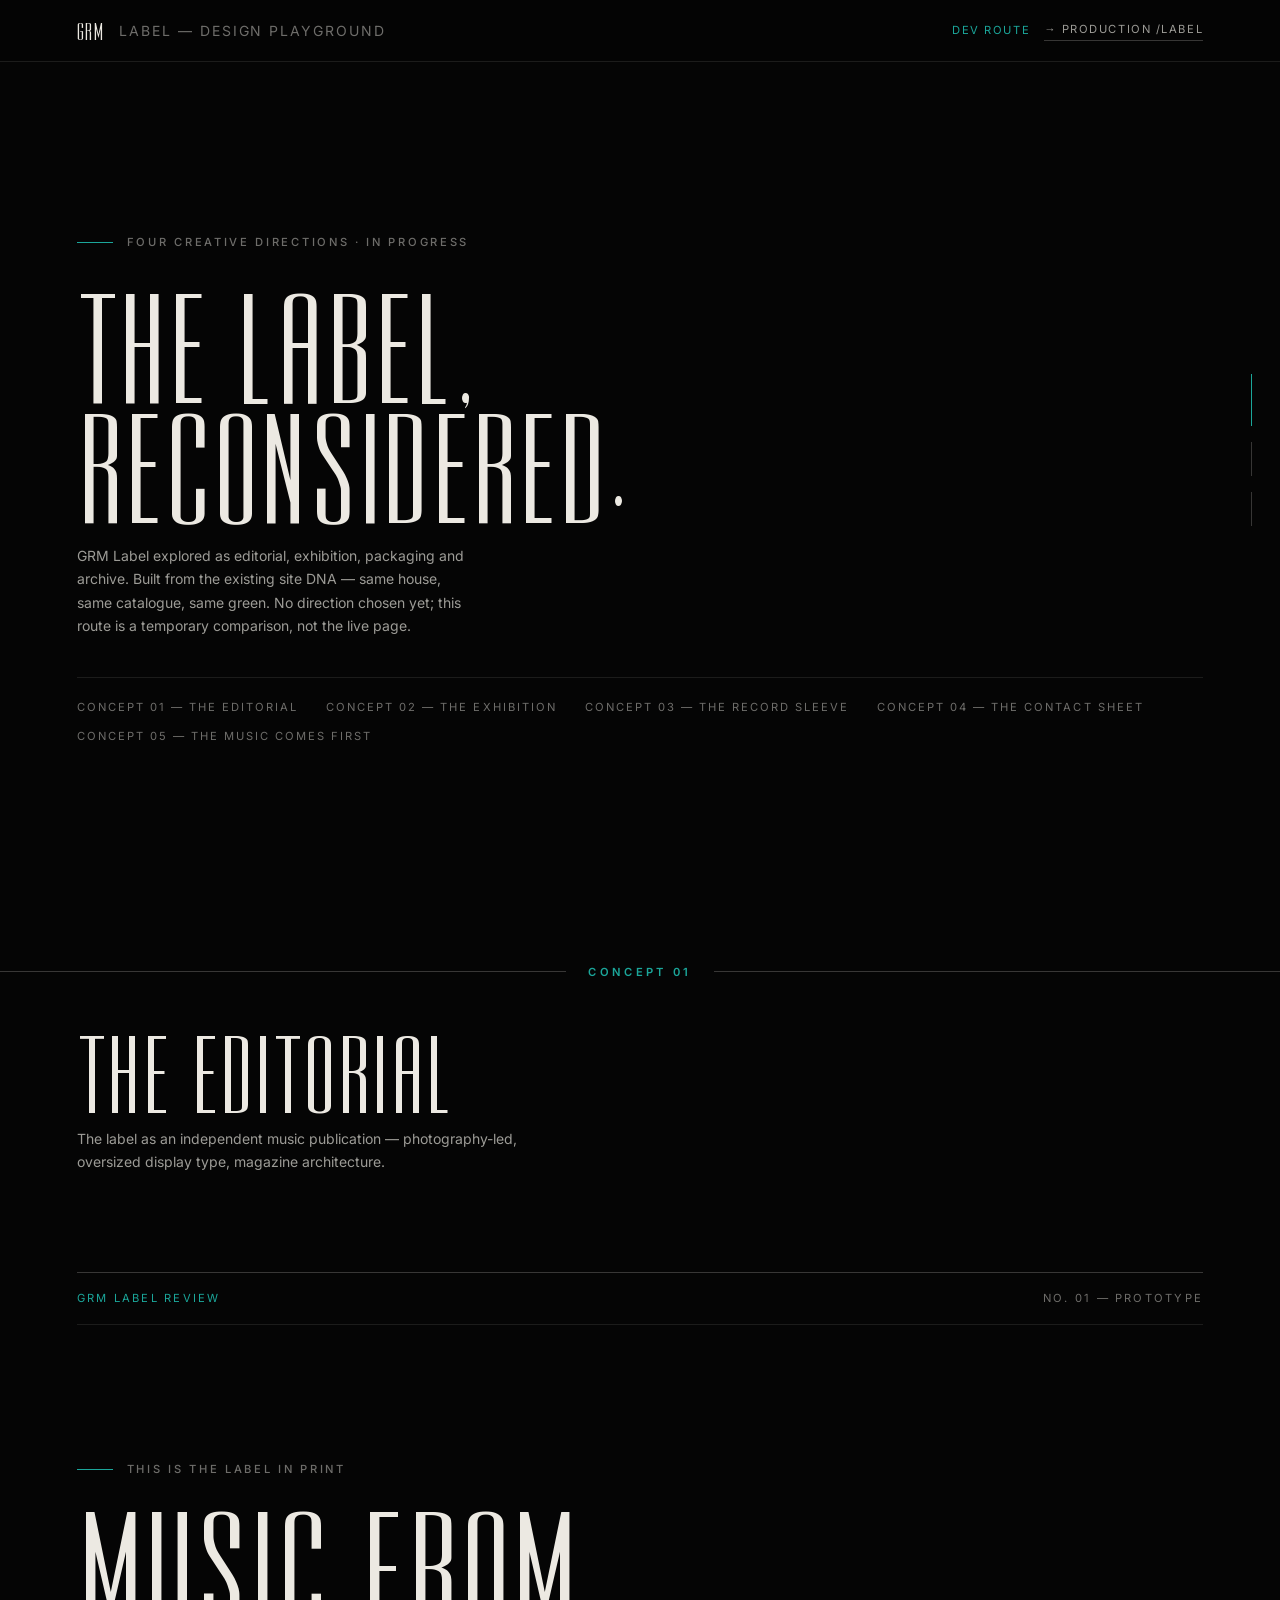
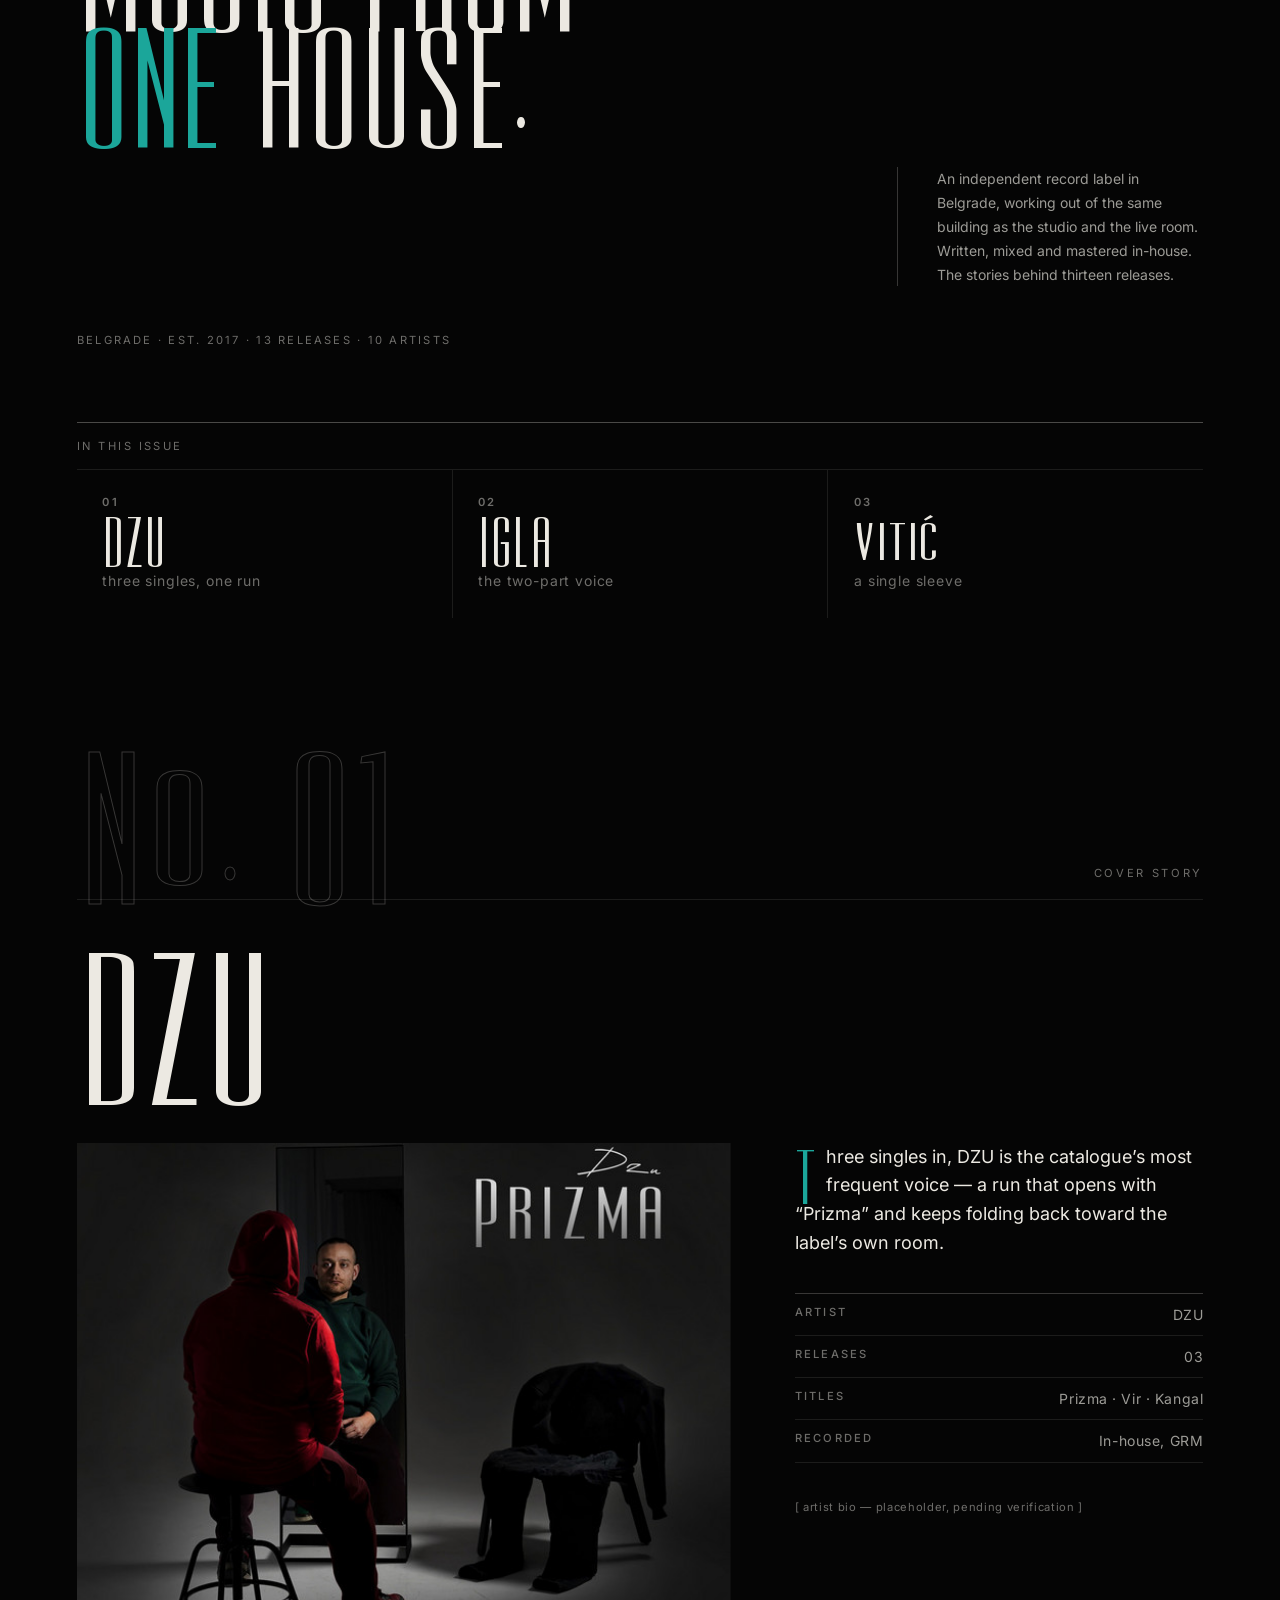
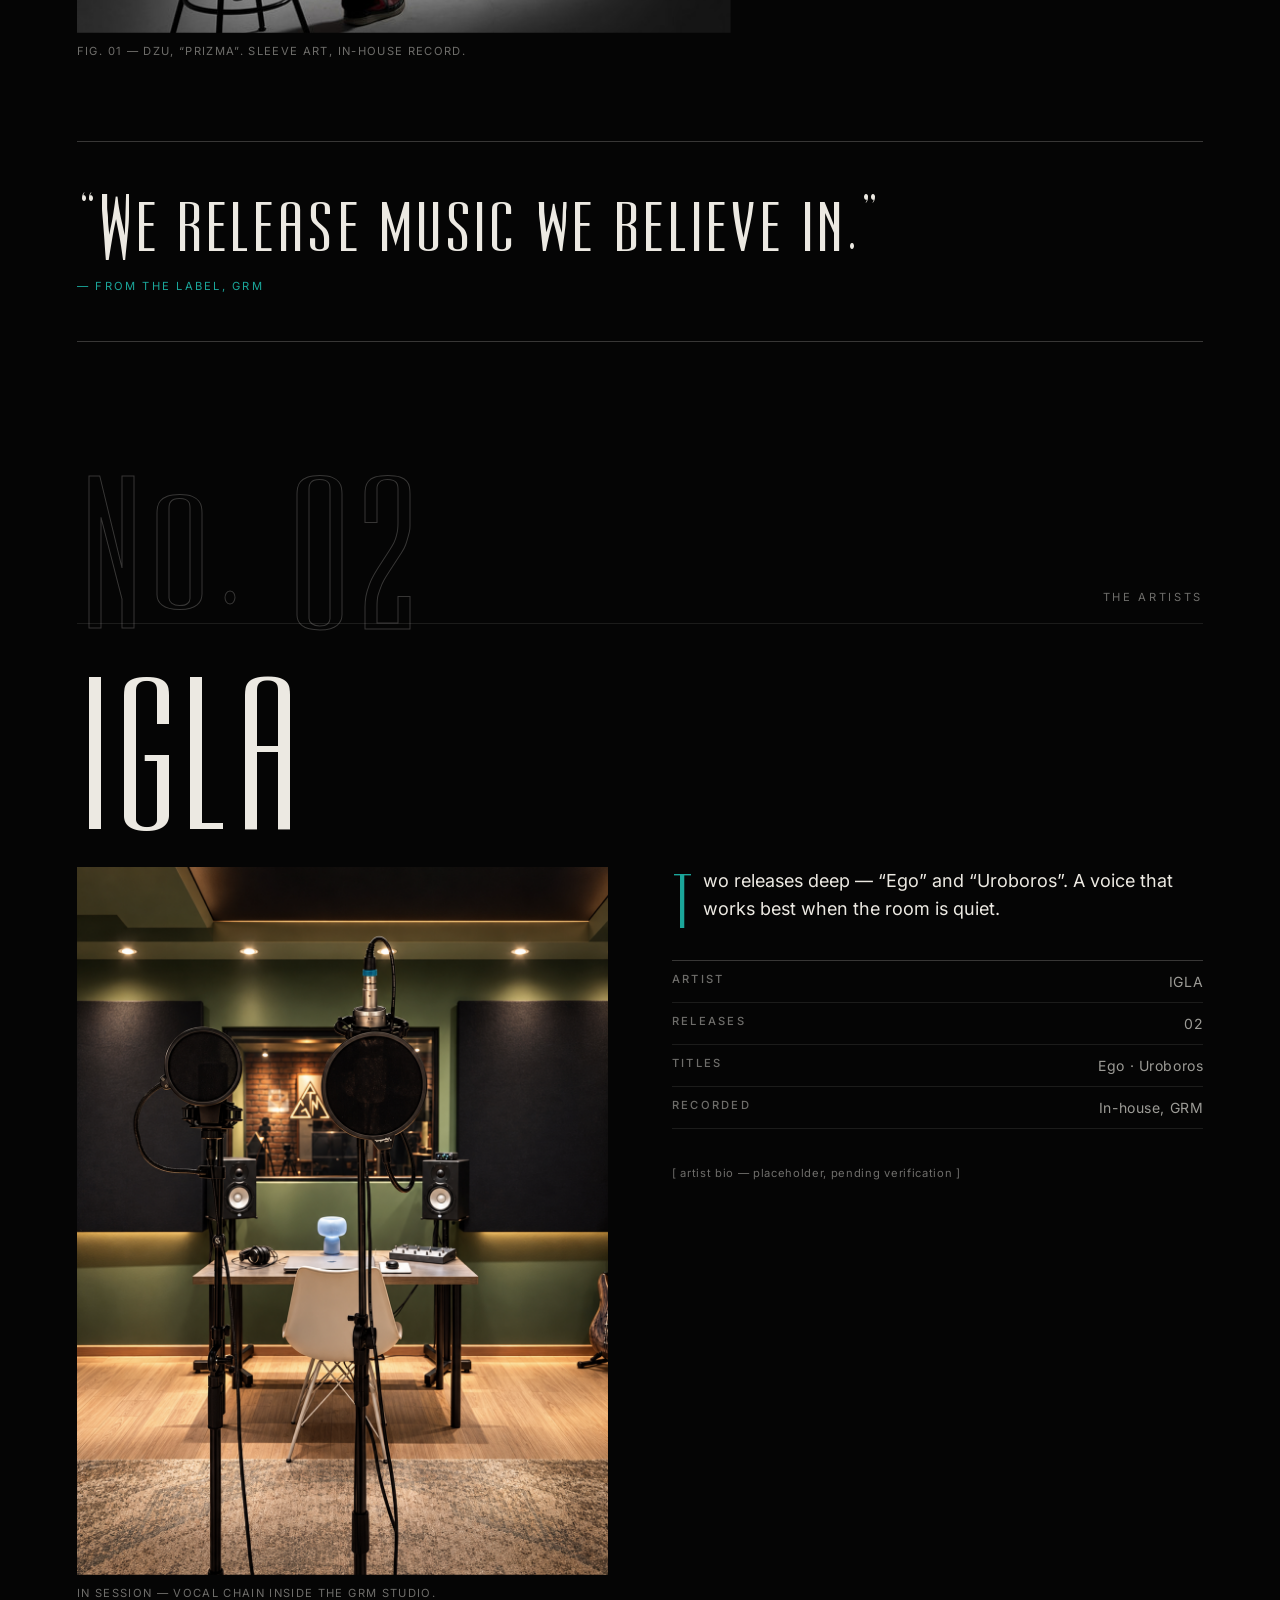
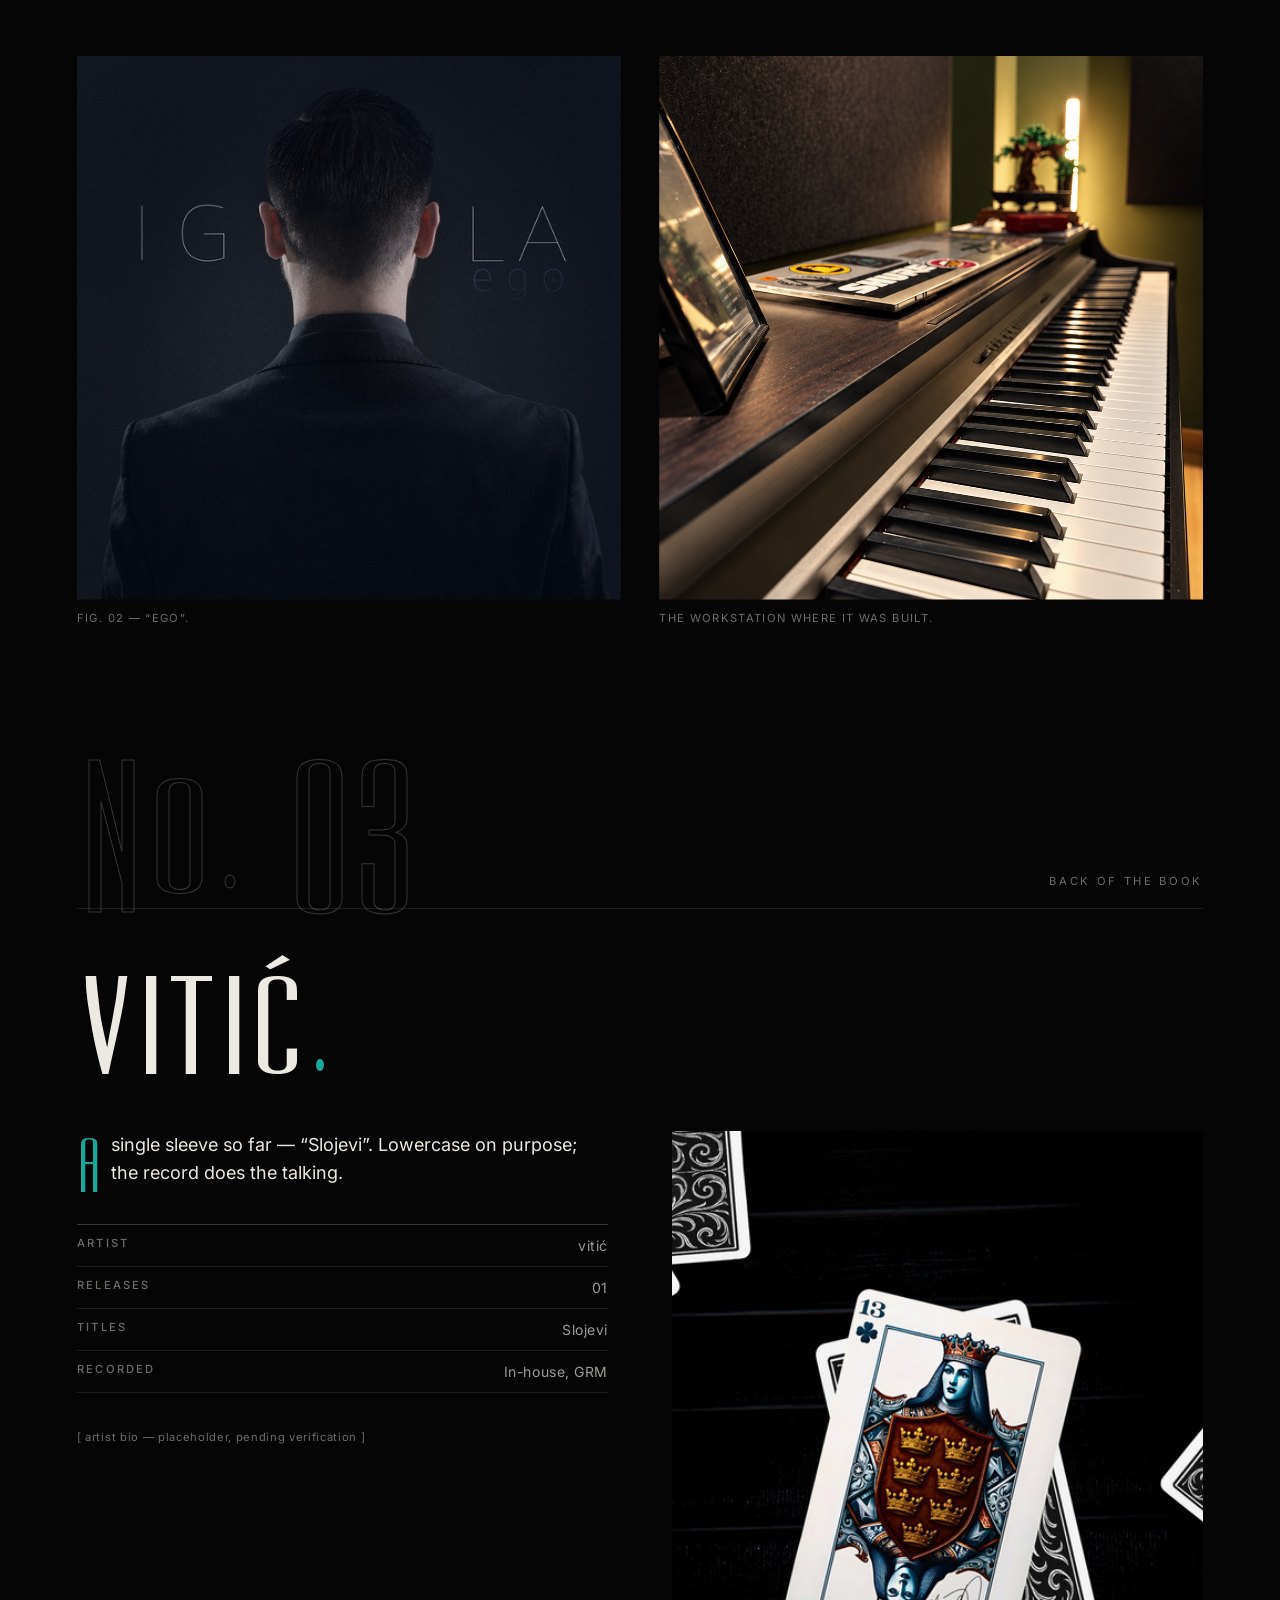
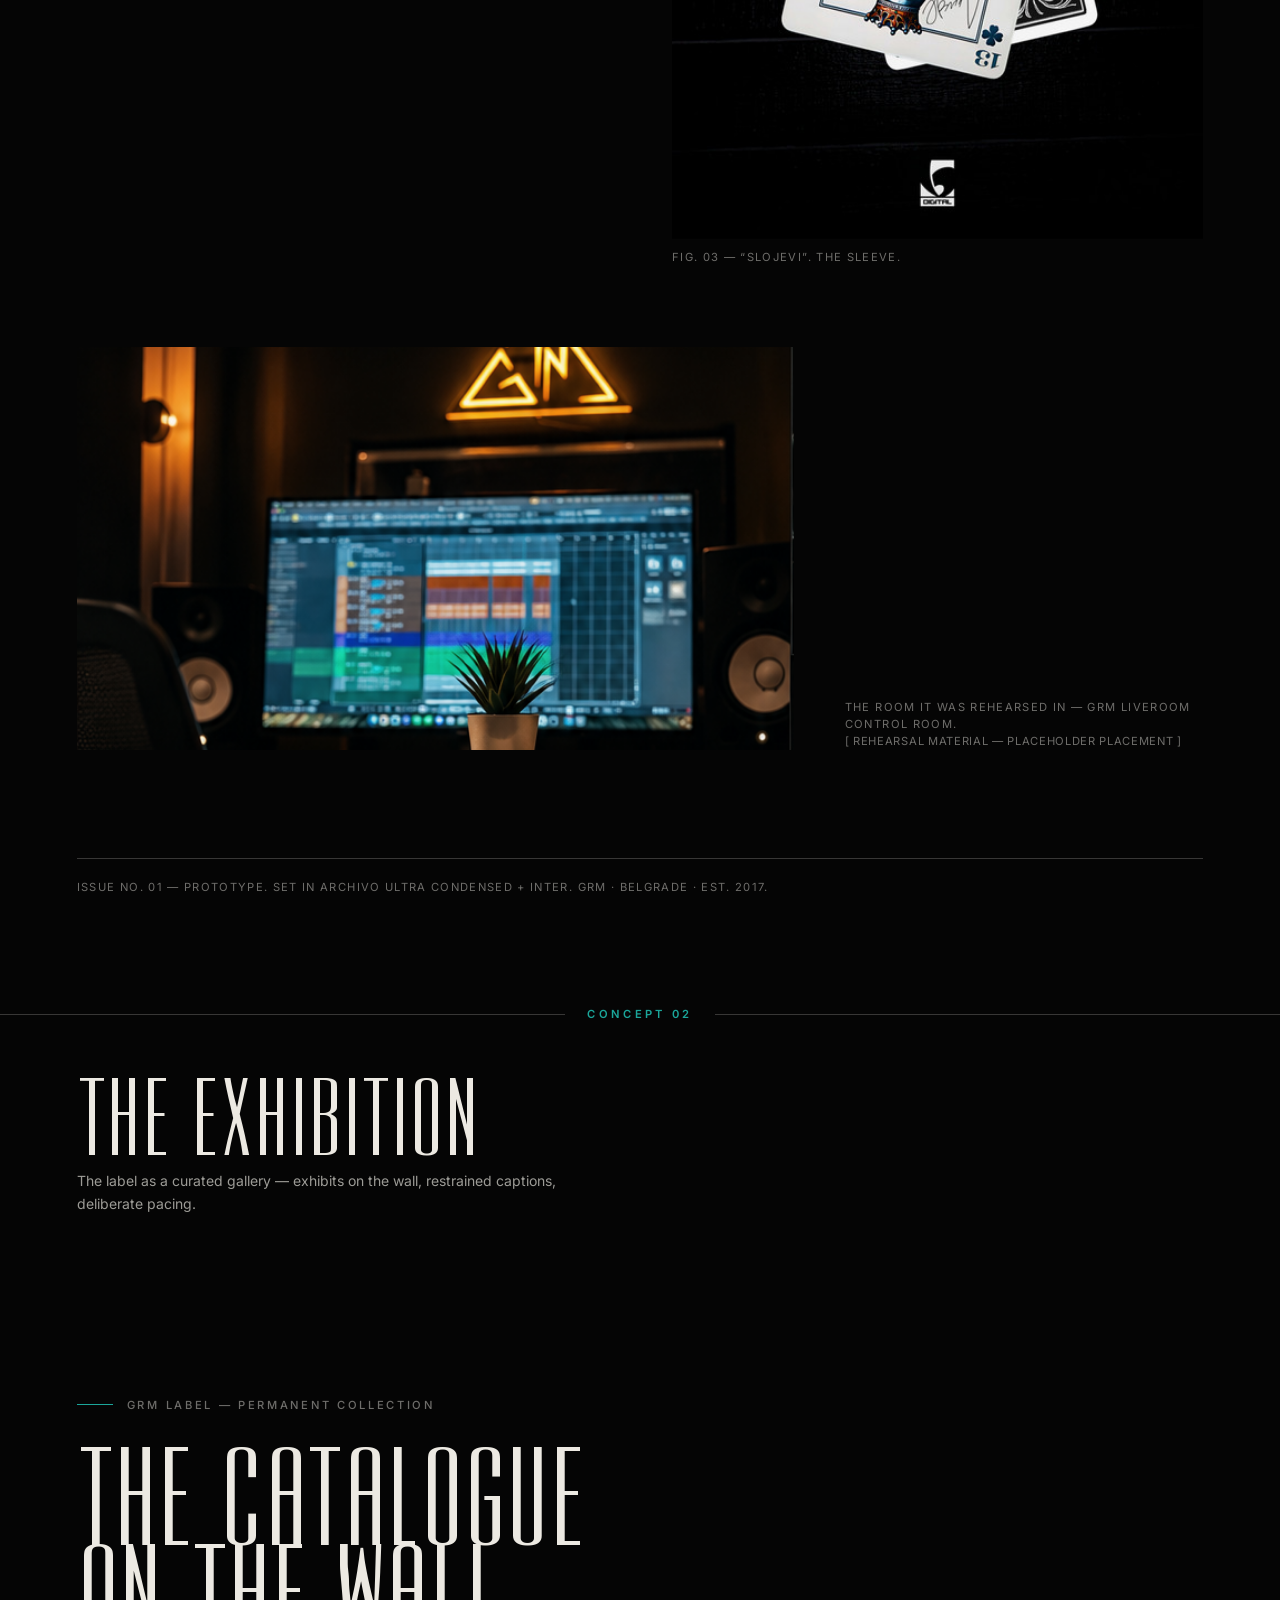
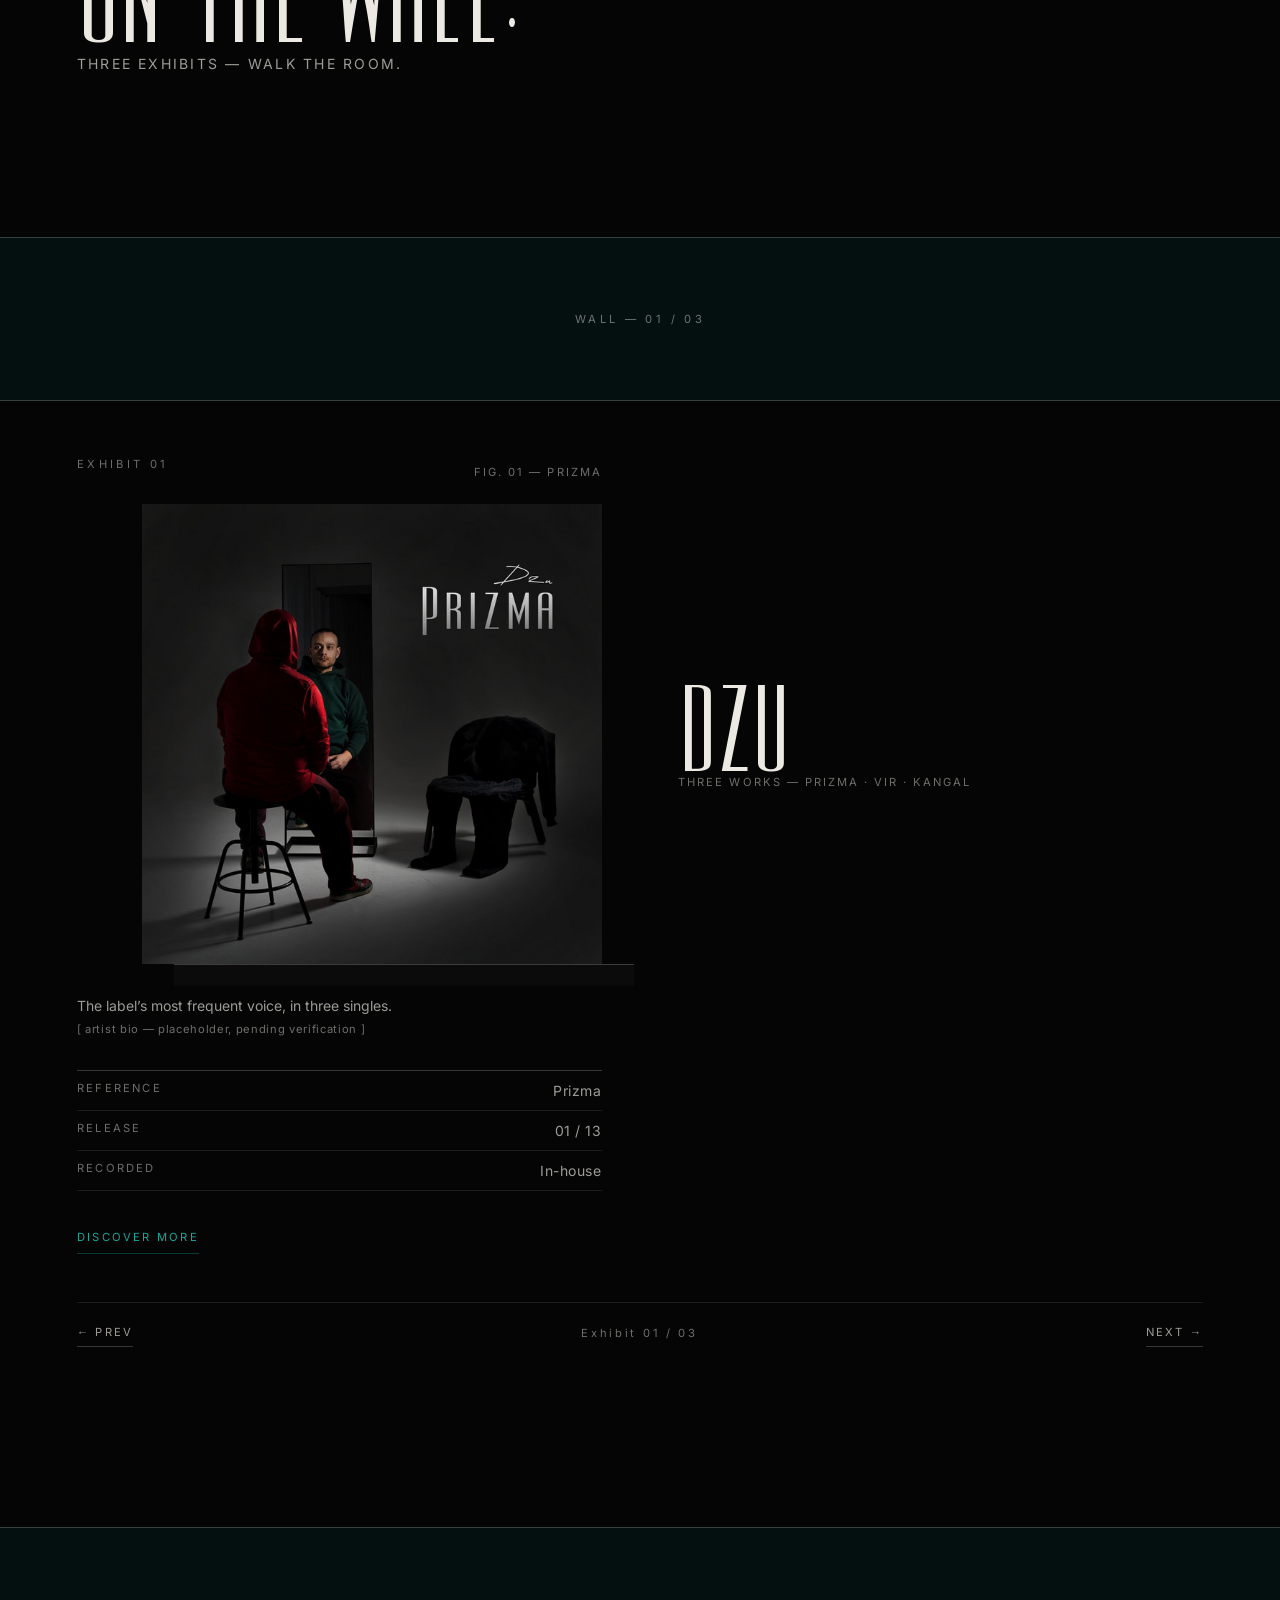
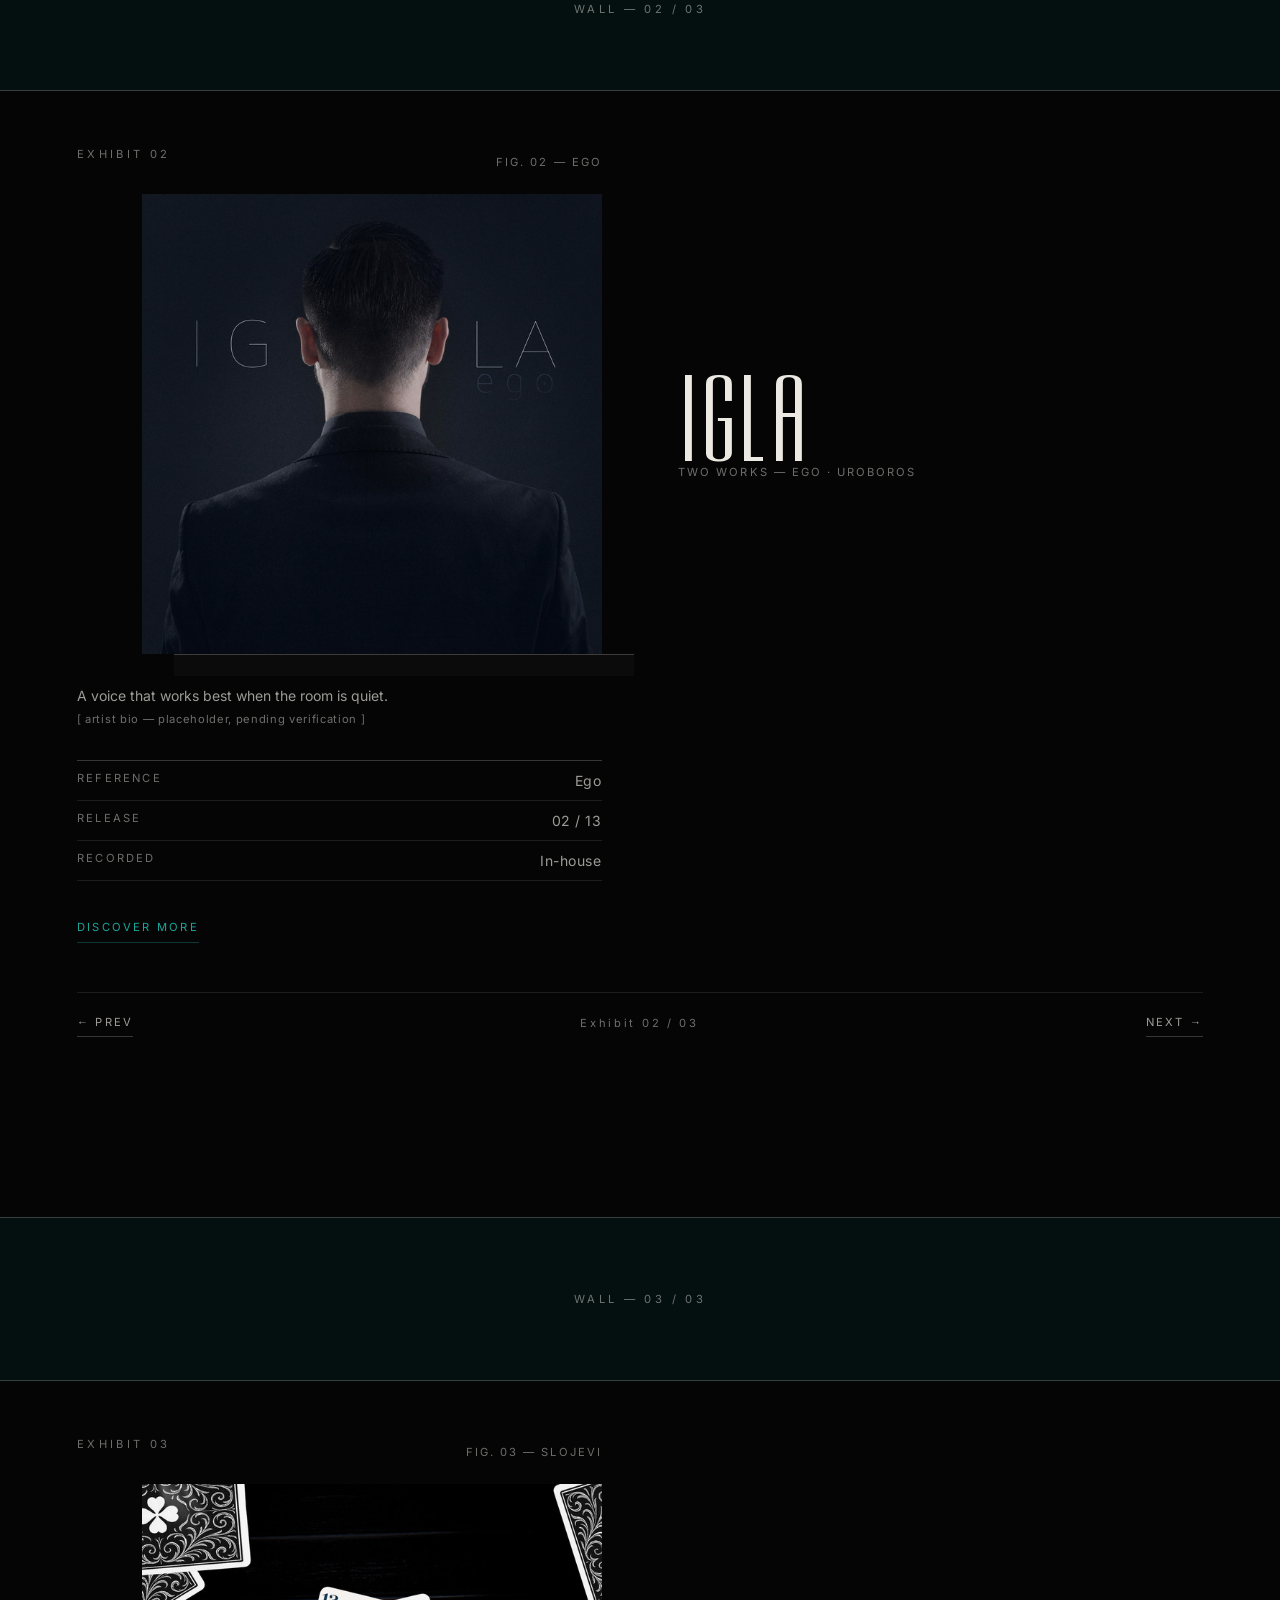
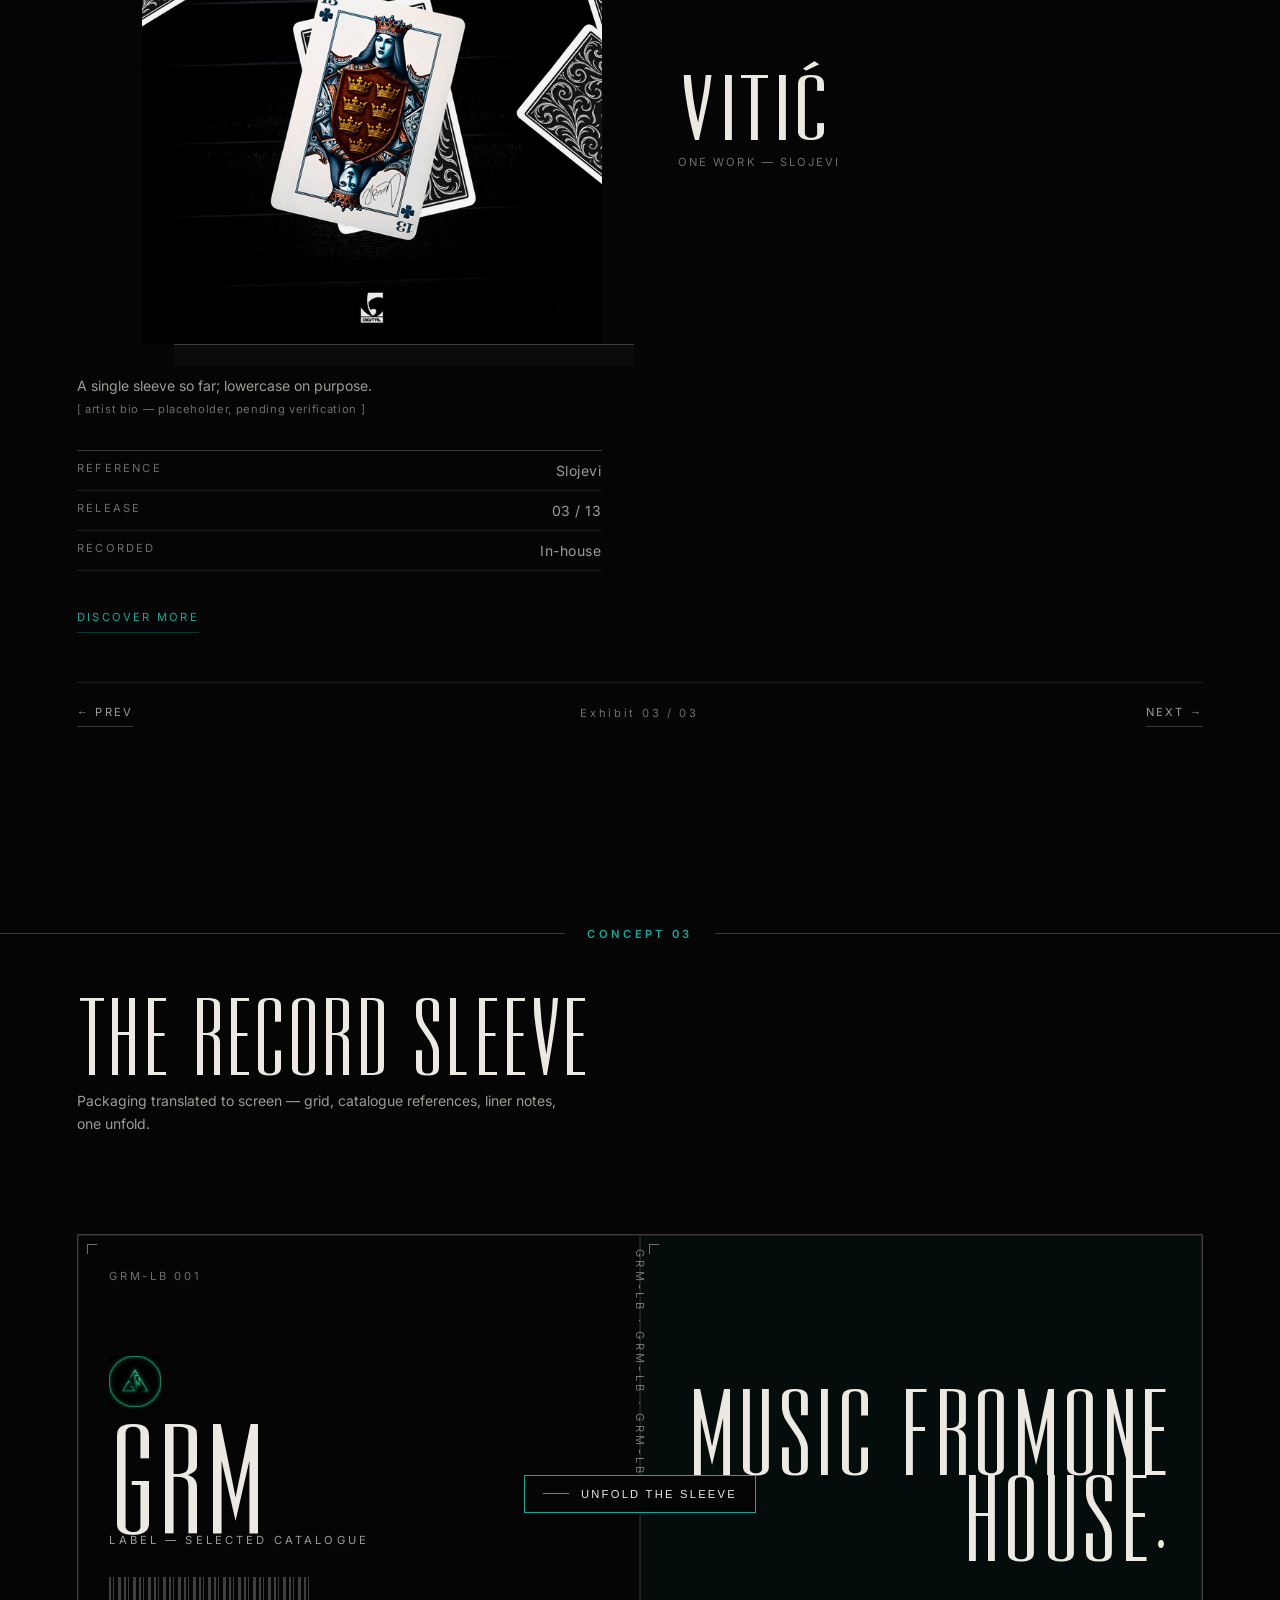
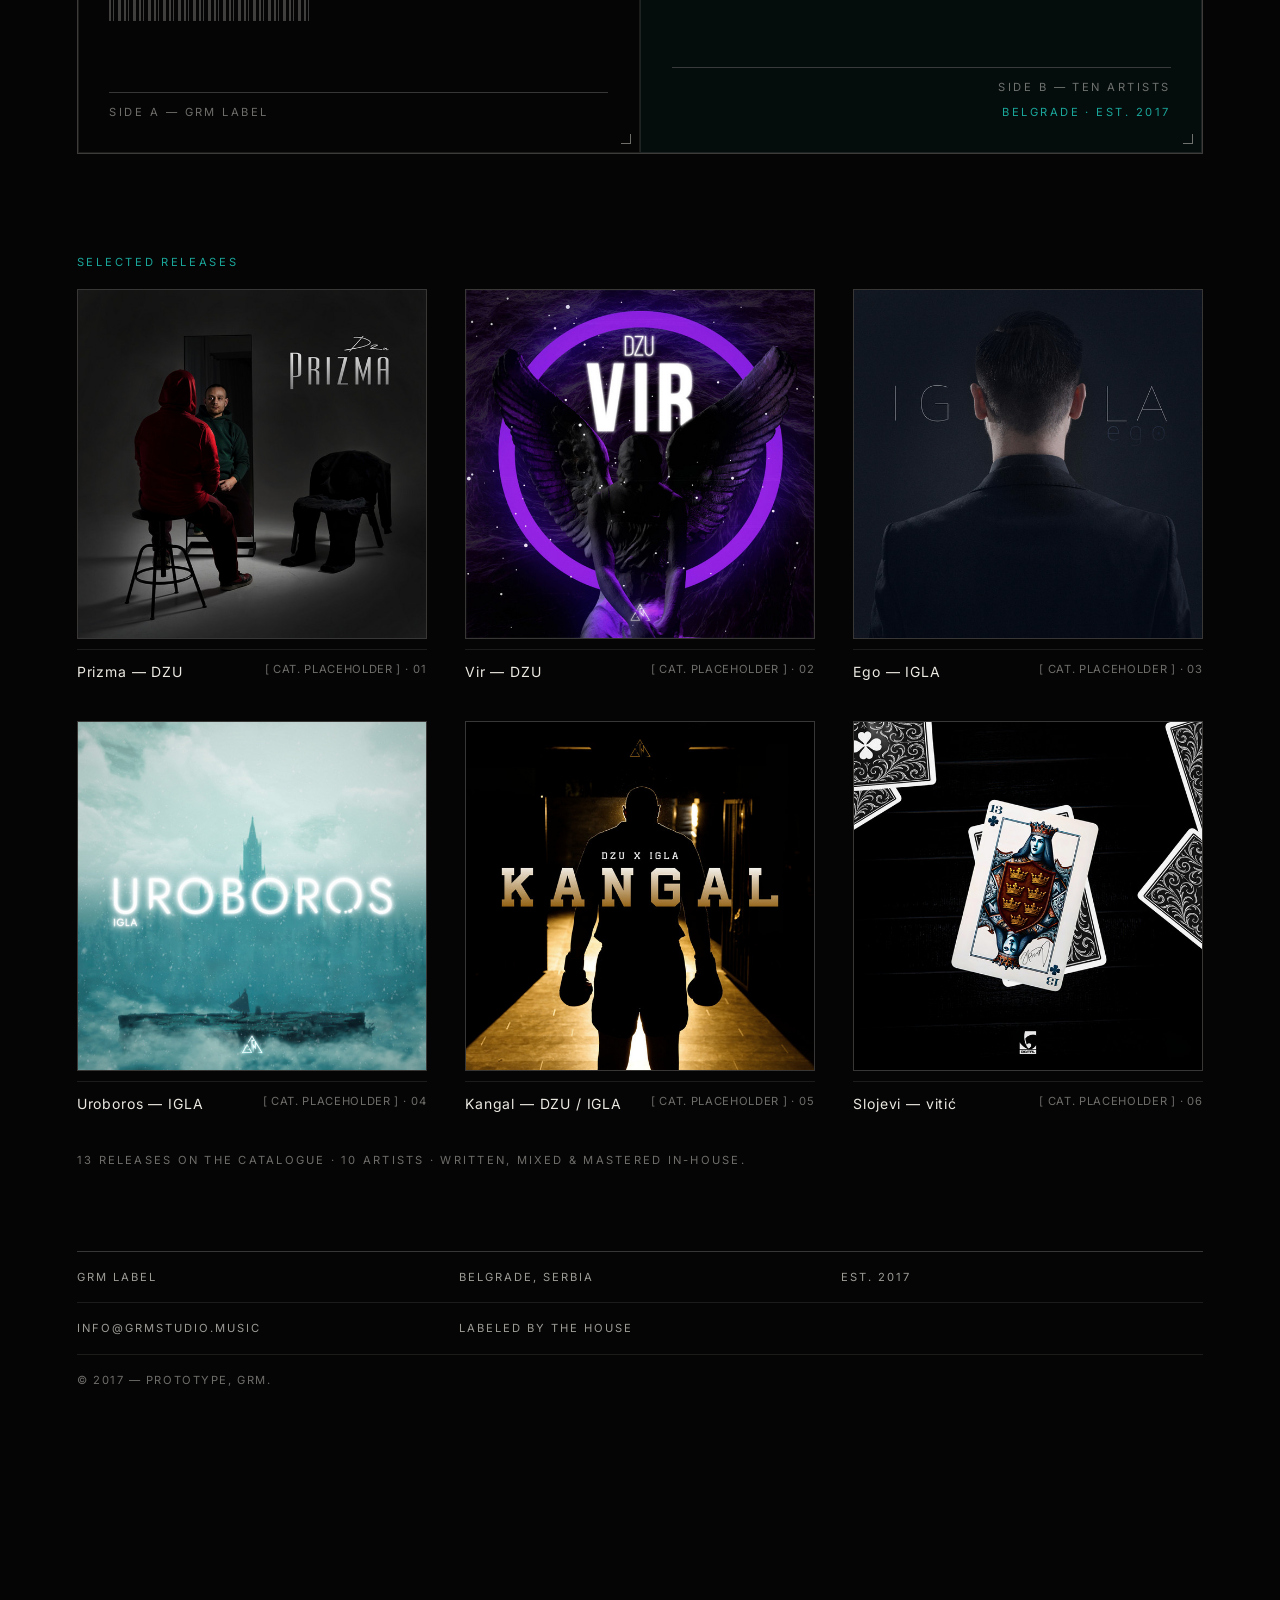
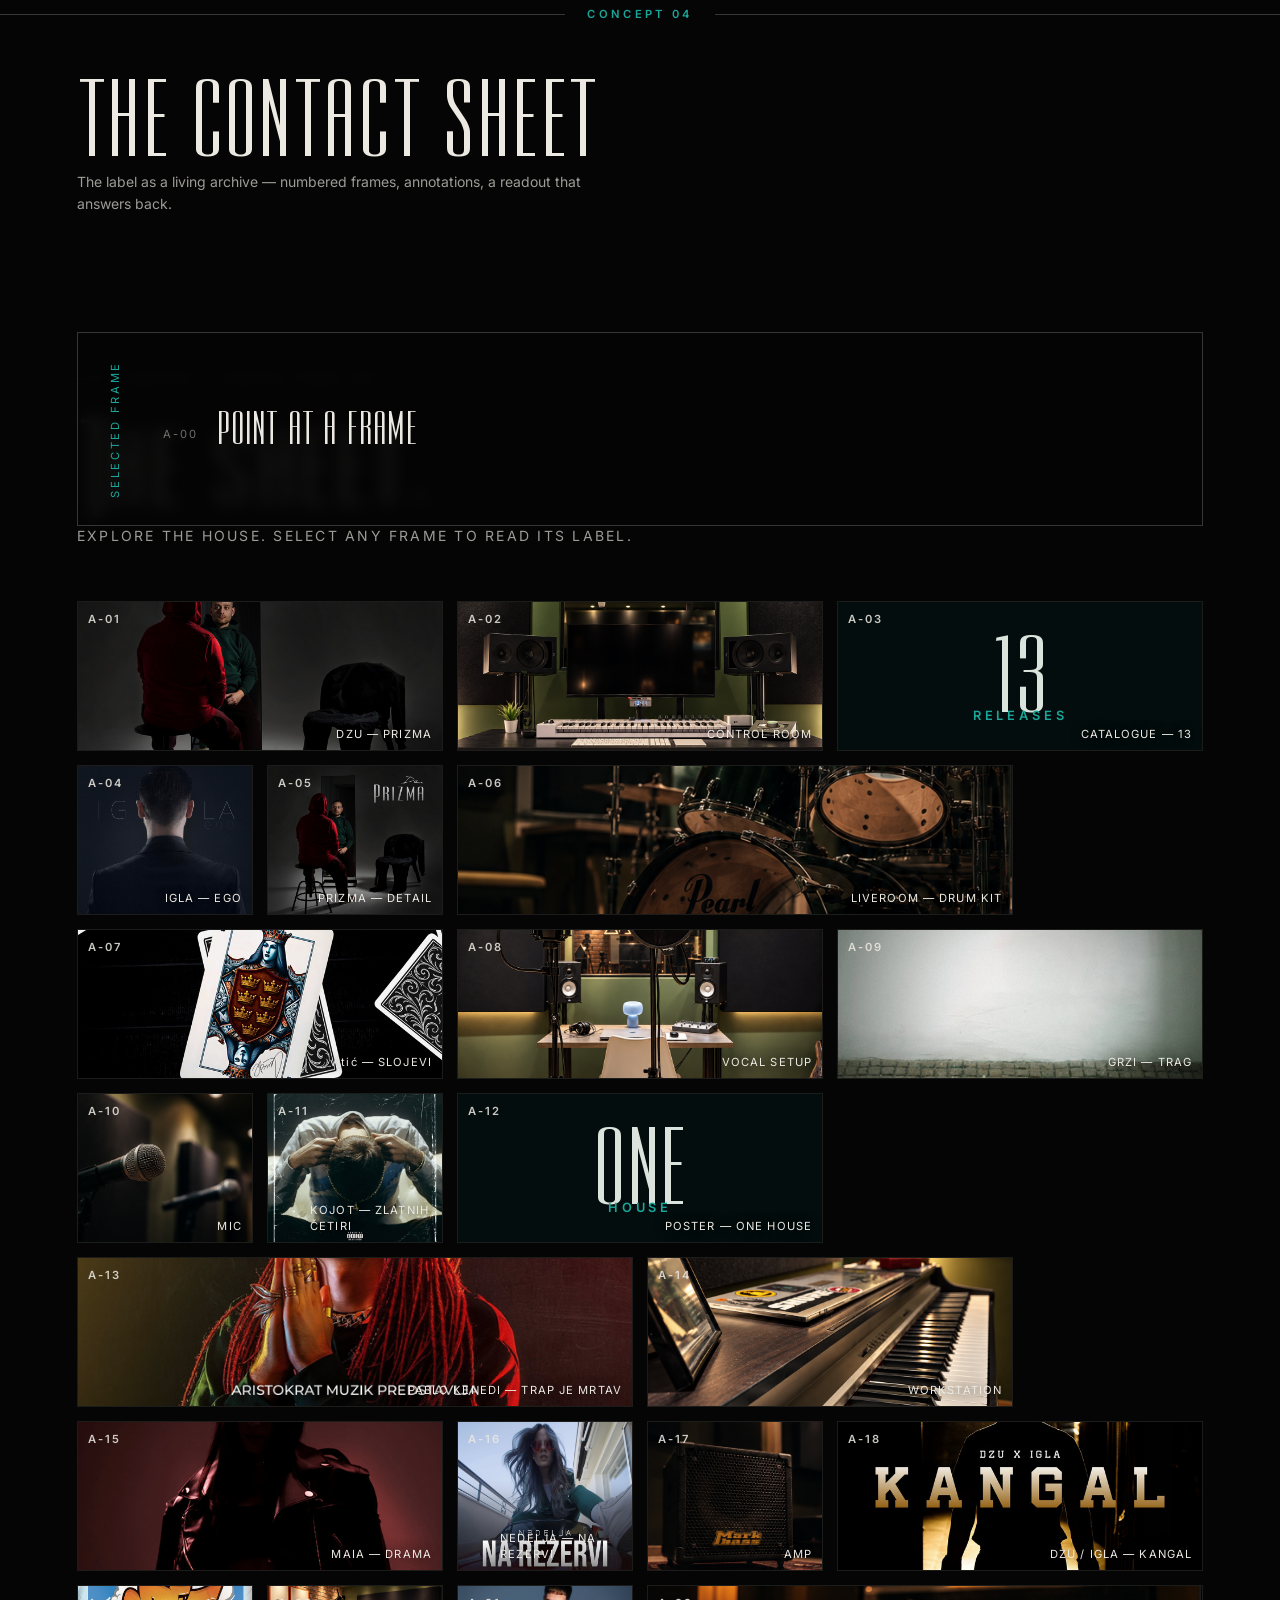
==== commit b410f004: "Self-host Archivo and Inter; add Privacy page (EN/SR) linked in footer No requests to Google Fonts a" ====
--- a/label-experiments/index.html
+++ b/label-experiments/index.html
@@ -9,9 +9,6 @@
   <meta name="theme-color" content="#050505">
 
   <link rel="icon" type="image/png" href="../assets/img/favicon.png">
-  <link rel="preconnect" href="https://fonts.googleapis.com">
-  <link rel="preconnect" href="https://fonts.gstatic.com" crossorigin>
-  <link rel="stylesheet" href="https://fonts.googleapis.com/css2?family=Archivo:ital,wdth,wght@0,62.5,100..900;1,62.5,100..900&family=Inter:wght@300;400;500;600&display=swap">
 
   <link rel="stylesheet" href="../css/style.css">
   <link rel="stylesheet" href="experiments.css">
--- a/css/style.css
+++ b/css/style.css
@@ -16,10 +16,45 @@
    Declared with weight + stretch ranges so the design's 800/900
    weights and 62.5% stretch all resolve to this one face without
    any browser synthesis. */
+/* Archivo + Inter, self-hosted (no requests to Google; see /privacy) */
+@font-face {
+  font-family: "Archivo";
+  font-style: normal;
+  font-weight: 100 900;
+  font-stretch: 62% 125%;
+  font-display: swap;
+  src: url("../assets/fonts/archivo-latin-ext-standard-normal.woff2") format("woff2");
+  unicode-range: U+0100-02BA,U+02BD-02C5,U+02C7-02CC,U+02CE-02D7,U+02DD-02FF,U+0304,U+0308,U+0329,U+1D00-1DBF,U+1E00-1E9F,U+1EF2-1EFF,U+2020,U+20A0-20AB,U+20AD-20C0,U+2113,U+2C60-2C7F,U+A720-A7FF;
+}
+@font-face {
+  font-family: "Archivo";
+  font-style: normal;
+  font-weight: 100 900;
+  font-stretch: 62% 125%;
+  font-display: swap;
+  src: url("../assets/fonts/archivo-latin-standard-normal.woff2") format("woff2");
+  unicode-range: U+0000-00FF,U+0131,U+0152-0153,U+02BB-02BC,U+02C6,U+02DA,U+02DC,U+0304,U+0308,U+0329,U+2000-206F,U+20AC,U+2122,U+2191,U+2193,U+2212,U+2215,U+FEFF,U+FFFD;
+}
+@font-face {
+  font-family: "Inter";
+  font-style: normal;
+  font-weight: 100 900;
+  font-display: swap;
+  src: url("../assets/fonts/inter-latin-ext-wght-normal.woff2") format("woff2");
+  unicode-range: U+0100-02BA,U+02BD-02C5,U+02C7-02CC,U+02CE-02D7,U+02DD-02FF,U+0304,U+0308,U+0329,U+1D00-1DBF,U+1E00-1E9F,U+1EF2-1EFF,U+2020,U+20A0-20AB,U+20AD-20C0,U+2113,U+2C60-2C7F,U+A720-A7FF;
+}
+@font-face {
+  font-family: "Inter";
+  font-style: normal;
+  font-weight: 100 900;
+  font-display: swap;
+  src: url("../assets/fonts/inter-latin-wght-normal.woff2") format("woff2");
+  unicode-range: U+0000-00FF,U+0131,U+0152-0153,U+02BB-02BC,U+02C6,U+02DA,U+02DC,U+0304,U+0308,U+0329,U+2000-206F,U+20AC,U+2122,U+2191,U+2193,U+2212,U+2215,U+FEFF,U+FFFD;
+}
 @font-face {
   font-family: "UltraCondensedSansSerif";
-  src: url("../assets/fonts/UltraCondensedSansSerif.woff2") format("woff2"),
-       url("../assets/fonts/UltraCondensedSansSerif.ttf") format("truetype");
+  src: url("../assets/fonts/UltraCondensedSansSerif-Serbian.woff2") format("woff2"),
+       url("../assets/fonts/UltraCondensedSansSerif-Serbian.ttf") format("truetype");
   font-weight: 100 900;
   font-stretch: 62.5% 125%;
   font-display: swap;
@@ -42,9 +77,23 @@
   --accent-lite:   #1ba69a;                 /* teal lift (text/lines) */
   --accent-hair:   rgba(27, 166, 154, 0.32);
 
+  /* Division identity colours — the three GRM worlds plus the neutral
+     "house" tone. Kept global (not theme-scoped) so a Label-page credit
+     can still spark Production yellow or Liveroom orange. Used as
+     restrained accents on the Behind GRM credit labels. */
+  --credit-production: #f5cf6a;             /* Production / Studio yellow */
+  --credit-label:      #2ee6a8;             /* Label green                 */
+  --credit-live:       #ff8f56;             /* Liveroom orange             */
+  --credit-neutral:    rgba(236, 233, 226, 0.5);
+
   /* ---------- TYPOGRAPHY ---------- */
   --font-display: "UltraCondensedSansSerif", "Archivo", "Arial Narrow", sans-serif;
   --font-body:    "Inter", "Helvetica Neue", Arial, sans-serif;
+
+  /* Production discipline lockups (SOUND / VISUAL) share ONE heading
+     scale and ONE heading→capability gap, so the two primary
+     disciplines can never drift apart typographically. */
+  --discipline-caps-gap: clamp(14px, 1.9vh, 22px);
 
   --f-display-xl: clamp(3.3rem, 9vw, 8rem);      /* hero of statements */
   --f-display-lg: clamp(2.5rem, 5.6vw, 5rem);    /* section titles     */
@@ -72,7 +121,10 @@
   --ease-hero: cubic-bezier(0.22, 1, 0.36, 1);
   --ease-panel: 650ms;
   --timing:   900ms;
-  --track:    46s;                          /* marquee rail speed */
+  /* Shared content-reveal stagger — the Liveroom word cadence (.lr-word,
+     80ms/word). Used by the global `.reveal` delays so Production and Label
+     inherit one cadence instead of a bespoke value. */
+  --reveal-stagger: 80ms;
 }
 
 /* ============================================================
@@ -103,51 +155,18 @@
 h1, h2, h3, h4, p, figure, blockquote { margin: 0; }
 
 section[id], footer[id] { scroll-margin-top: var(--header-h); }
-body[data-page="liveroom"] .liveroom-content { display: none !important; }
-.liveroom-reimagined { width: var(--container); margin-inline: auto; color: var(--text); }
-.liveroom-reimagined__opening { padding: clamp(48px, 7vw, 96px) 0 52px; }
-.liveroom-reimagined__signal { display: flex; justify-content: space-between; padding-bottom: 14px; border-bottom: 1px solid var(--border); color: var(--text-faint); font-size: .6rem; letter-spacing: .18em; }
-.liveroom-reimagined__opening-grid { display: grid; grid-template-columns: 7fr 5fr; gap: clamp(32px, 7vw, 110px); align-items: end; padding-top: 54px; }
-.liveroom-reimagined h2 { margin: 0; font-family: var(--font-display); font-size: clamp(4rem, 9vw, 9rem); line-height: .8; text-transform: uppercase; }
-.liveroom-reimagined h2 em { color: var(--accent); font-style: normal; }
-.liveroom-reimagined__opening-grid > p { max-width: 27rem; padding-bottom: .4rem; color: var(--text-muted); line-height: 1.7; }
-.liveroom-reimagined__room { display: grid; grid-template-columns: 8fr 4fr; gap: clamp(28px, 5vw, 80px); align-items: end; padding-bottom: 64px; }
-.liveroom-reimagined__room figure { margin: 0; aspect-ratio: 1.55; overflow: hidden; }
-.liveroom-reimagined__room figure img, .liveroom-reimagined__rig-image img { width: 100%; height: 100%; object-fit: cover; filter: saturate(.82); }
-.liveroom-reimagined__room-note { border-top: 1px solid var(--border); padding-top: 14px; }
-.liveroom-reimagined__room-note > p:not(.eyebrow) { margin: 24px 0 28px; max-width: 20rem; color: var(--text-muted); line-height: 1.6; }
-.liveroom-reimagined dl { display: grid; grid-template-columns: 1fr 1fr; gap: 12px; border-top: 1px solid var(--border); }
-.liveroom-reimagined dt { margin-top: 10px; color: var(--text-faint); font-size: .58rem; letter-spacing: .16em; }
-.liveroom-reimagined dd { margin: 5px 0 12px; font-size: .78rem; }
-.liveroom-reimagined__rig { display: grid; grid-template-columns: 5fr 7fr; gap: clamp(32px, 7vw, 110px); align-items: start; padding: 56px 0 30px; border-top: 1px solid var(--border); }
-.liveroom-reimagined__rig-image { aspect-ratio: 1.15; overflow: hidden; }
-.liveroom-reimagined__rig-copy { padding-top: 2px; }
-.liveroom-reimagined__rig-copy h2 { margin: 24px 0 28px; }
-.liveroom-reimagined__setlist { border-top: 1px solid var(--border); }
-.liveroom-reimagined__setlist div { display: grid; grid-template-columns: 3rem 1fr; gap: 8px; padding: 16px 0; border-bottom: 1px solid var(--border); }
-.liveroom-reimagined__setlist b { color: var(--accent); font-size: .62rem; }
-.liveroom-reimagined__setlist strong { font-family: var(--font-display); font-size: clamp(1.4rem, 2.8vw, 2.8rem); line-height: .9; }
-.liveroom-reimagined__setlist span { grid-column: 2; color: var(--text-muted); font-size: .68rem; }
-.liveroom-reimagined__next { padding: 18px 0 64px; border-top: 1px solid var(--border); color: var(--text-faint); font-size: .6rem; letter-spacing: .18em; }
-@media (max-width: 760px) {
-  .liveroom-reimagined { width: calc(100% - 2 * var(--gutter)); }
-  .liveroom-reimagined__signal { display: block; line-height: 2; }
-  .liveroom-reimagined__signal span { display: block; }
-  .liveroom-reimagined__opening-grid, .liveroom-reimagined__room, .liveroom-reimagined__rig { grid-template-columns: 1fr; gap: 28px; }
-  .liveroom-reimagined__opening-grid { padding-top: 40px; }
-  .liveroom-reimagined h2 { font-size: clamp(3.6rem, 16vw, 6rem); }
-  .liveroom-reimagined__room { padding-bottom: 44px; }
-  .liveroom-reimagined__rig { padding-top: 42px; }
-}
 html.home-intro-pending body > *:not(#headerMount):not(#main) { visibility: hidden; }
 html.home-intro-pending .site-header { visibility: hidden; opacity: 0; }
-html.home-intro-pending body[data-page="home"] .site-header { display: block; }
+html.home-intro-pending body[data-page="home"] .site-header { display: none; }
 body[data-page="home"].home-intro-running { pointer-events: none; }
-body[data-page="home"].home-intro-running .panel + .panel { border-left-color: transparent; }
-.home-intro-divider { position: absolute; z-index: 5; left: 0; top: 0; width: 1px; height: 100%; background: var(--border); transform: scaleY(0); pointer-events: none; }
-.home-intro-divider--left { transform-origin: top; }
-.home-intro-divider--right { transform-origin: bottom; }
-body[data-page="home"].home-intro-lines .home-intro-divider { transform: scaleY(1); transition: transform 1200ms cubic-bezier(.22, 1, .36, 1); }
+/* Intro draw-in of the panel dividers: the line's own top/bottom inset grows
+   it (left line from the top, right line up from the bottom). Plain layout,
+   no transform or clip, so every frame is painted — and pixel-snapped —
+   exactly like the resting line it becomes. */
+body[data-page="home"].home-intro-running #panelHouse.panel::after { bottom: 100%; }
+body[data-page="home"].home-intro-running #panelLive.panel::after { top: 100%; }
+body[data-page="home"].home-intro-running.home-intro-lines #panelHouse.panel::after { bottom: 0; transition: bottom 1200ms cubic-bezier(.22, 1, .36, 1); }
+body[data-page="home"].home-intro-running.home-intro-lines #panelLive.panel::after { top: 0; transition: top 1200ms cubic-bezier(.22, 1, .36, 1); }
 body[data-page="home"].home-intro-running #panelProduction .panel__logo-window,
 body[data-page="home"].home-intro-running #panelHouse .panel__logo-window,
 body[data-page="home"].home-intro-running #panelLive .panel__logo-window { opacity: 0 !important; }
@@ -169,85 +188,6 @@
   82% { opacity: .5; }
   100% { opacity: 0; }
 }
-.liveroom-content,.liveroom-session{display:none!important}.liveroom-reimagined__room-entry{position:relative;display:grid;grid-template-columns:8fr 4fr;gap:clamp(28px,6vw,96px);align-items:end;padding:0 0 56px}.liveroom-reimagined__room-image{position:relative;aspect-ratio:1.35;overflow:hidden}.liveroom-reimagined__room-image img,.liveroom-reimagined__rig-image img{width:100%;height:100%;object-fit:cover;filter:saturate(.78)}.liveroom-reimagined__room-word{padding-bottom:18px}.liveroom-reimagined__room-word span{display:block;color:var(--text-faint);font-size:.62rem;letter-spacing:.18em}.liveroom-reimagined__room-word h2{margin:1.2rem 0;font-family:var(--font-display);font-size:clamp(4rem,9vw,9rem);line-height:.76;text-transform:uppercase}.liveroom-reimagined__room-word h2 em,.liveroom-reimagined__rig-title h2 em{color:var(--accent);font-style:normal}.liveroom-reimagined__room-word p{max-width:20rem;color:var(--text-muted);line-height:1.6}.liveroom-reimagined__room-index{position:absolute;right:0;top:12px;color:var(--text-faint);font-size:.62rem;letter-spacing:.15em}.liveroom-reimagined__room-index b{color:var(--accent);font-weight:500}.liveroom-reimagined__rig-entry{display:grid;grid-template-columns:3fr 5fr 4fr;gap:clamp(20px,3vw,52px);align-items:start;padding:48px 0 36px;border-top:1px solid var(--border)}.liveroom-reimagined__rig-caption{padding-top:8px;color:var(--text-muted);line-height:1.5}.liveroom-reimagined__rig-image{aspect-ratio:1.1;overflow:hidden}.liveroom-reimagined__rig-title h2{margin:0 0 1.5rem;font-family:var(--font-display);font-size:clamp(4rem,8vw,8rem);line-height:.78;text-transform:uppercase}.liveroom-reimagined__rig-title div{border-top:1px solid var(--border)}.liveroom-reimagined__rig-title span{display:block;padding:11px 0;border-bottom:1px solid var(--border);color:var(--text-muted);font-size:.68rem;letter-spacing:.09em}.liveroom-reimagined__next{display:flex;align-items:center;gap:14px;padding:16px 0 58px;border-top:1px solid var(--border);color:var(--text-faint);font-size:.62rem;letter-spacing:.17em}.liveroom-reimagined__next i{display:block;width:64px;height:1px;background:var(--accent)}
-.liveroom-content,.liveroom-reimagined,.liveroom-session{display:none!important}.liveroom-experience{height:285vh;background:var(--bg);position:relative}.liveroom-experience__stage{position:sticky;top:0;height:100vh;overflow:hidden}.liveroom-experience__image{position:absolute;left:50%;top:50%;width:4px;height:58vh;transform:translate(-50%,-50%);overflow:hidden;clip-path:inset(0);background:var(--bg)}.liveroom-experience__image img{position:absolute;left:50%;top:50%;width:max(100vw,1100px);height:100%;object-fit:cover;transform:translate(-50%,-50%);filter:saturate(.78)}.liveroom-experience__room-copy,.liveroom-experience__rig-copy{position:absolute;z-index:2;color:var(--text);opacity:0;pointer-events:none}.liveroom-experience__room-copy{left:var(--gutter);bottom:12vh}.liveroom-experience__room-copy span,.liveroom-experience__rig-copy span{font-family:var(--font-display);font-size:clamp(2rem,4vw,4.5rem);letter-spacing:.02em}.liveroom-experience__room-copy p,.liveroom-experience__rig-copy p{margin-top:.7rem;color:var(--text-muted);font-size:.68rem;letter-spacing:.12em}.liveroom-experience__rig-copy{right:var(--gutter);top:12vh;text-align:right}.liveroom-experience__rig-copy span{color:var(--accent)}
-@supports (animation-timeline: scroll()) { .liveroom-experience__image{animation:liveroom-experience-frame linear both;animation-timeline:scroll(root);animation-range:cover 0% 42%}.liveroom-experience__room-copy{animation:liveroom-experience-room linear both;animation-timeline:scroll(root);animation-range:cover 4% 28%}.liveroom-experience__rig-copy{animation:liveroom-experience-rig linear both;animation-timeline:scroll(root);animation-range:cover 28% 48%}}
-@keyframes liveroom-experience-frame{0%{width:4px;height:58vh;top:72%;transform:translate(-50%,-50%)}35%{width:72vw;height:72vh;top:50%;transform:translate(-50%,-50%)}68%{width:88vw;height:80vh;top:50%;transform:translate(-50%,-50%)}100%{width:76vw;height:76vh;top:50%;transform:translate(-50%,-50%)}}@keyframes liveroom-experience-room{0%,12%{opacity:0;transform:translateY(12px)}25%,55%{opacity:1;transform:none}70%,100%{opacity:0;transform:translateY(-8px)}}@keyframes liveroom-experience-rig{0%,48%{opacity:0;transform:translateY(10px)}62%,100%{opacity:1;transform:none}}
-@media(prefers-reduced-motion:reduce){.liveroom-experience{height:auto}.liveroom-experience__stage{height:auto;padding:3rem 0}.liveroom-experience__image{position:relative;left:auto;top:auto;transform:none;width:100%;height:65vh}.liveroom-experience__room-copy,.liveroom-experience__rig-copy{position:relative;inset:auto;opacity:1;margin-top:1.5rem;text-align:left}.liveroom-experience__rig-copy{margin-top:3rem}}
-@media(max-width:760px){.liveroom-experience{height:235vh}.liveroom-experience__image img{width:180vw}.liveroom-experience__room-copy{left:var(--gutter);bottom:10vh}.liveroom-experience__rig-copy{right:var(--gutter);top:10vh}.liveroom-experience__room-copy span,.liveroom-experience__rig-copy span{font-size:2.5rem}}
-.liveroom-experience__rig-index{display:grid;grid-template-columns:2.5rem 1fr;gap:.7rem;margin-top:1.2rem;border-top:1px solid rgba(236,233,226,.35);text-align:right}.liveroom-experience__rig-index b,.liveroom-experience__rig-index strong{padding-top:.7rem;border-bottom:1px solid rgba(236,233,226,.2);font-size:.65rem}.liveroom-experience__rig-index b{color:var(--accent)}.liveroom-experience__rig-index strong{font-family:var(--font-display);font-size:clamp(1.2rem,2.3vw,2.3rem);font-weight:500;letter-spacing:.02em}
-@media(max-width:760px){.liveroom-reimagined__room-entry,.liveroom-reimagined__rig-entry{grid-template-columns:1fr;gap:24px}.liveroom-reimagined__room-word h2,.liveroom-reimagined__rig-title h2{font-size:clamp(3.5rem,16vw,6rem)}.liveroom-reimagined__room-index{position:static;order:-1}.liveroom-reimagined__rig-entry{padding-top:36px}}
-.liveroom-content{display:none!important}.liveroom-session{display:block;width:var(--container);margin-inline:auto;color:var(--text)}.liveroom-session__room{display:grid;grid-template-columns:7fr 5fr;gap:clamp(32px,5vw,84px);align-items:center;padding:clamp(56px,7vw,104px) 0 48px}.liveroom-session__room-image{aspect-ratio:1.5;overflow:hidden}.liveroom-session__room-image img,.liveroom-session__rig-image img{width:100%;height:100%;object-fit:cover;filter:saturate(.82)}.liveroom-session__room-copy h2,.liveroom-session__rig-copy h2{margin:1rem 0 1.3rem;font-family:var(--font-display);font-size:clamp(3.5rem,7vw,8rem);line-height:.82;text-transform:uppercase}.liveroom-session__room-copy h2 em,.liveroom-session__rig-copy h2 em{color:var(--accent);font-style:normal}.liveroom-session__room-copy>p:not(.eyebrow){max-width:28rem;color:var(--text-muted);line-height:1.65}.liveroom-session__meta{display:grid;grid-template-columns:repeat(3,1fr);gap:1rem;margin-top:2rem;border-top:1px solid var(--border)}.liveroom-session__meta span{padding-top:.7rem;color:var(--text-faint);font-size:.58rem;letter-spacing:.15em}.liveroom-session__meta b{display:block;margin-top:.5rem;color:var(--text);font-size:.68rem;font-weight:500}.liveroom-session__rig{display:grid;grid-template-columns:5fr 7fr;gap:clamp(32px,7vw,110px);align-items:start;padding:48px 0 76px;border-top:1px solid var(--border)}.liveroom-session__rig-image{aspect-ratio:1.05;overflow:hidden}.liveroom-session__rig-copy{padding-top:1rem}.liveroom-session__index{margin-top:2rem}.liveroom-session__index div{display:grid;grid-template-columns:2.5rem 1fr;gap:.7rem;padding:1rem 0;border-bottom:1px solid var(--border)}.liveroom-session__index b{color:var(--accent);font-size:.62rem}.liveroom-session__index strong{font-family:var(--font-display);font-size:clamp(1.4rem,2.7vw,2.8rem);line-height:.9}.liveroom-session__index small{grid-column:2;color:var(--text-muted);font-size:.68rem}.liveroom-session__next{padding:1rem 0 64px;border-top:1px solid var(--border);color:var(--text-faint);font-size:.62rem;letter-spacing:.16em}@media(max-width:760px){.liveroom-session{width:calc(100% - 2*var(--gutter))}.liveroom-session__room,.liveroom-session__rig{grid-template-columns:1fr;padding:44px 0;gap:2rem}.liveroom-session__room-copy h2,.liveroom-session__rig-copy h2{font-size:clamp(3.5rem,16vw,6rem)}.liveroom-session__meta{grid-template-columns:1fr 1fr}.liveroom-session__rig-image{aspect-ratio:1.25}}
-/* Static Liveroom content redesign. */
-.liveroom-content{width:var(--container);margin-inline:auto}.liveroom-overview{display:grid;grid-template-columns:7fr 5fr;gap:clamp(28px,5vw,80px);align-items:center;padding:72px 0}.liveroom-overview__image{aspect-ratio:1.45;overflow:hidden}.liveroom-overview__image img,.liveroom-space img,.liveroom-equipment__stage>img{width:100%;height:100%;object-fit:cover;filter:saturate(.84)}.liveroom-overview__copy h2,.liveroom-space h2,.liveroom-equipment h2,.liveroom-final h2{margin:1.2rem 0;font-family:var(--font-display);font-size:clamp(3rem,6vw,7rem);line-height:.86;text-transform:uppercase}.liveroom-overview__copy>p:not(.eyebrow){max-width:34rem;color:var(--text-muted);line-height:1.65}.liveroom-overview dl,.liveroom-practical dl{display:grid;grid-template-columns:repeat(3,1fr);gap:1rem;margin-top:2rem;border-top:1px solid var(--border)}.liveroom-overview dl div,.liveroom-practical dl div{padding-top:.8rem;border-bottom:1px solid var(--border)}.liveroom-overview dt,.liveroom-practical dt{color:var(--text-faint);font-size:.6rem;letter-spacing:.16em}.liveroom-overview dd,.liveroom-practical dd{margin:.5rem 0 .9rem;color:var(--text);font-size:.85rem}.liveroom-quick-book{display:grid;grid-template-columns:1.2fr 3fr;align-items:center;gap:2rem;padding:1.2rem 0;border-top:1px solid var(--border);border-bottom:1px solid var(--border)}.liveroom-quick-book>span{color:var(--text-faint);font-size:.62rem;letter-spacing:.16em}.liveroom-quick-book a{display:grid;grid-template-columns:repeat(3,1fr) 1.5fr;gap:1.5rem;color:var(--text-muted);font-size:.72rem}.liveroom-quick-book strong{color:var(--accent);font-weight:500;text-align:right}.liveroom-space{padding:72px 0}.liveroom-space__head{display:flex;justify-content:space-between;align-items:end;margin-bottom:1.5rem}.liveroom-space__grid{display:grid;grid-template-columns:7fr 5fr;gap:1.5rem}.liveroom-space figure{margin:0;aspect-ratio:1.45;overflow:hidden}.liveroom-space figure:nth-child(2){margin-top:4rem;aspect-ratio:1}.liveroom-booking{display:grid;grid-template-columns:8fr 4fr;gap:clamp(32px,6vw,90px);padding:72px 0;border-top:1px solid var(--border);background:var(--bg-2)}.liveroom-booking__title,.liveroom-booking form{min-width:0}.liveroom-booking__title h2{margin:1.2rem 0;font-family:var(--font-display);font-size:clamp(3rem,6vw,7rem);line-height:.86;text-transform:uppercase}.liveroom-booking__summary{margin-top:2rem;color:var(--accent);font-size:.72rem;letter-spacing:.14em;line-height:1.8}.liveroom-booking__row{display:grid;grid-template-columns:8rem 1fr;gap:1rem;padding:1rem 0;border-bottom:1px solid var(--border)}.liveroom-booking__row>span{color:var(--text-faint);font-size:.6rem;letter-spacing:.13em}.liveroom-booking__options{display:flex;flex-wrap:wrap;gap:1.1rem}.liveroom-booking button{border:0;border-bottom:1px solid var(--border-strong);padding:.3rem 0;background:none;color:var(--text-muted);cursor:pointer;font:inherit}.liveroom-booking button:hover,.liveroom-booking button.is-selected{border-color:var(--accent);color:var(--accent)}.liveroom-booking__options button{min-width:3.4rem;font-size:1rem}.liveroom-booking__options small{font-size:.55rem;letter-spacing:.12em}.liveroom-booking__fields{display:grid;gap:.7rem;margin-top:1.5rem}.liveroom-booking__fields input{padding:.7rem 0;border:0;border-bottom:1px solid var(--border-strong);outline:0;background:transparent;color:var(--text);font:inherit}.liveroom-booking__fields button{margin-top:.5rem;padding:.8rem 0;border-color:var(--accent);color:var(--text)}.liveroom-booking__fields button span{float:right;color:var(--accent)}.liveroom-booking__status{min-height:1.2rem;margin-top:.7rem;color:var(--accent);font-size:.7rem}.liveroom-equipment{display:grid;grid-template-columns:5fr 7fr;gap:clamp(28px,6vw,90px);padding:72px 0;border-top:1px solid var(--border)}.liveroom-equipment__title h2{margin:1.2rem 0;font-family:var(--font-display);font-size:clamp(3rem,6vw,7rem);line-height:.86;text-transform:uppercase}.liveroom-equipment__title>p:not(.eyebrow){max-width:26rem;color:var(--text-muted);line-height:1.6}.liveroom-equipment__stage{display:grid;grid-template-columns:1fr 1fr;gap:2rem}.liveroom-equipment__stage>img{aspect-ratio:1}.liveroom-equipment__index div{display:grid;grid-template-columns:2.5rem 1fr;gap:.7rem;padding:1rem 0;border-bottom:1px solid var(--border)}.liveroom-equipment__index b{color:var(--accent);font-size:.62rem}.liveroom-equipment__index strong{font-family:var(--font-display);font-size:1.7rem;line-height:1}.liveroom-equipment__index small{grid-column:2;color:var(--text-muted);font-size:.68rem}.liveroom-practical{padding:40px 0;border-top:1px solid var(--border);border-bottom:1px solid var(--border)}.liveroom-final{display:grid;grid-template-columns:1fr auto;align-items:end;gap:2rem;padding:72px 0}.liveroom-final h2{margin:1rem 0 0;font-family:var(--font-display);font-size:clamp(3rem,6vw,7rem);line-height:.86;text-transform:uppercase}.liveroom-final a{padding:1rem 0;border-top:1px solid var(--accent);color:var(--text);font-size:.7rem;letter-spacing:.14em}.liveroom-final a span{color:var(--accent);font-size:1.2rem}@media(max-width:760px){.liveroom-content{width:calc(100% - 2*var(--gutter))}.liveroom-overview,.liveroom-booking,.liveroom-equipment{grid-template-columns:1fr}.liveroom-overview,.liveroom-space,.liveroom-booking,.liveroom-equipment{padding:48px 0}.liveroom-overview dl,.liveroom-practical dl{grid-template-columns:1fr 1fr}.liveroom-quick-book{grid-template-columns:1fr;gap:.8rem}.liveroom-quick-book a{grid-template-columns:repeat(3,1fr);gap:.5rem}.liveroom-quick-book strong{grid-column:1/-1;text-align:left}.liveroom-space__head{display:block}.liveroom-space__grid{grid-template-columns:1fr}.liveroom-space figure:nth-child(2){margin-top:0}.liveroom-booking__row{grid-template-columns:1fr;gap:.6rem}.liveroom-equipment__stage{grid-template-columns:1fr}.liveroom-final{grid-template-columns:1fr;align-items:start;padding:56px 0}.liveroom-final a{width:100%}}
-.liveroom-booking__continue{display:block;width:100%;margin-top:1.2rem;padding:.8rem 0!important;border-color:var(--accent)!important;color:var(--text)!important;text-align:left}.liveroom-booking__continue span{float:right;color:var(--accent)}.liveroom-booking__fields{display:none}.liveroom-booking.is-contact-step .liveroom-booking__fields{display:grid}.liveroom-booking.is-contact-step .liveroom-booking__continue{display:none}
-
-/* Current Liveroom below-hero redesign. */
-.lr-overview,.lr-booking,.lr-gallery,.lr-equipment,.lr-practical,.lr-final{width:var(--container);margin-inline:auto}.lr-overview{display:grid;grid-template-columns:1.35fr .85fr;gap:clamp(28px,5vw,80px);align-items:center;padding:clamp(72px,10vw,150px) 0}.lr-overview__image{aspect-ratio:1.45;overflow:hidden}.lr-overview__image img{width:100%;height:100%;object-fit:cover;filter:saturate(.82)}.lr-overview__copy h2,.lr-booking__title h2,.lr-gallery h2,.lr-equipment h2,.lr-final h2{margin:1.8rem 0 1.4rem;font-family:var(--font-display);font-size:clamp(3rem,6vw,7rem);line-height:.86;text-transform:uppercase}.lr-overview__copy>p:not(.eyebrow){max-width:34rem;color:var(--text-muted);line-height:1.65}.lr-overview dl,.lr-practical dl{display:grid;grid-template-columns:repeat(3,1fr);gap:1rem;margin-top:2.5rem;border-top:1px solid var(--border)}.lr-overview dl div,.lr-practical dl div{padding-top:1rem;border-bottom:1px solid var(--border)}.lr-overview dt,.lr-practical dt{color:var(--text-faint);font-size:.6rem;letter-spacing:.16em}.lr-overview dd,.lr-practical dd{margin:.6rem 0 1rem;color:var(--text);font-size:.85rem}.lr-booking{display:grid;grid-template-columns:.75fr 1.25fr;gap:clamp(32px,7vw,100px);padding:clamp(64px,9vw,120px) 0;border-top:1px solid var(--border)}.lr-booking__summary{margin-top:2.5rem;color:var(--accent);font-size:.72rem;letter-spacing:.15em;line-height:1.8}.lr-booking form{align-self:start}.lr-booking__row{display:grid;grid-template-columns:9rem 1fr;gap:1.5rem;padding:1.2rem 0;border-bottom:1px solid var(--border)}.lr-booking__row>span{color:var(--text-faint);font-size:.62rem;letter-spacing:.12em}.lr-booking__options{display:flex;flex-wrap:wrap;gap:1.2rem}.lr-booking button{border:0;border-bottom:1px solid var(--border-strong);padding:.3rem 0;background:none;color:var(--text-muted);cursor:pointer;font:inherit;text-align:left}.lr-booking button:hover,.lr-booking button.is-selected{border-color:var(--accent);color:var(--accent)}.lr-booking__options button{min-width:4rem;font-size:1.1rem}.lr-booking__options small{font-size:.58rem;letter-spacing:.12em}.lr-booking__fields{display:grid;gap:.8rem;margin-top:2rem}.lr-booking__fields input{padding:.8rem 0;border:0;border-bottom:1px solid var(--border-strong);outline:0;background:none;color:var(--text);font:inherit}.lr-booking__fields button{margin-top:.8rem;padding:.9rem 0;border-color:var(--accent);color:var(--text)}.lr-booking__fields button span{float:right;color:var(--accent)}.lr-booking__status{min-height:1.5rem;margin-top:.8rem;color:var(--accent);font-size:.72rem}.lr-gallery{padding:clamp(64px,8vw,110px) 0}.lr-section-head{display:flex;justify-content:space-between;align-items:end;margin-bottom:2rem}.lr-gallery__grid{display:grid;grid-template-columns:2fr 1fr;gap:1.5rem}.lr-gallery figure{margin:0;aspect-ratio:1.25;overflow:hidden}.lr-gallery__large{aspect-ratio:1.65!important}.lr-gallery img{width:100%;height:100%;object-fit:cover;filter:saturate(.84);transition:transform 700ms var(--ease-hero)}.lr-gallery figure:hover img{transform:scale(1.025)}.lr-equipment{display:grid;grid-template-columns:.7fr 1.3fr;gap:clamp(32px,7vw,100px);padding:clamp(64px,8vw,110px) 0;border-top:1px solid var(--border)}.lr-equipment__title>p:not(.eyebrow){max-width:25rem;margin-top:2rem;color:var(--text-muted);line-height:1.6}.lr-equipment__stage{display:grid;grid-template-columns:.85fr 1.15fr;gap:2rem}.lr-equipment__stage>img{width:100%;aspect-ratio:1;object-fit:cover;filter:saturate(.82);transition:opacity 180ms ease}.lr-equipment__index button{display:grid;grid-template-columns:2.5rem 1fr;gap:.8rem;width:100%;padding:1.1rem 0;border:0;border-bottom:1px solid var(--border);background:none;color:var(--text-muted);cursor:pointer;text-align:left}.lr-equipment__index b{color:var(--accent);font-size:.62rem}.lr-equipment__index span{font-family:var(--font-display);font-size:clamp(1.3rem,2.4vw,2.4rem);line-height:.95}.lr-equipment__index small{grid-column:2;font-size:.68rem}.lr-equipment__index button.is-active,.lr-equipment__index button:hover{color:var(--text)}.lr-practical{padding:clamp(52px,7vw,90px) 0;border-top:1px solid var(--border)}.lr-practical dl{grid-template-columns:repeat(3,1fr);margin-top:1.5rem}.lr-practical a{color:inherit}.lr-final{padding:clamp(72px,10vw,140px) 0;border-top:1px solid var(--border)}.lr-final a{display:flex;justify-content:space-between;width:min(100%,24rem);padding:1rem 0;border-top:1px solid var(--accent);color:var(--text);font-size:.7rem;letter-spacing:.16em}.lr-final a span{color:var(--accent);font-size:1.2rem}@media(max-width:760px){.lr-overview,.lr-booking,.lr-equipment{grid-template-columns:1fr}.lr-overview,.lr-booking,.lr-gallery,.lr-equipment,.lr-practical,.lr-final{width:calc(100% - 2*var(--gutter));padding:64px 0}.lr-overview__copy h2,.lr-booking__title h2,.lr-gallery h2,.lr-equipment h2,.lr-final h2{font-size:clamp(3rem,14vw,5.5rem)}.lr-overview dl,.lr-practical dl{grid-template-columns:1fr 1fr}.lr-gallery__grid{grid-template-columns:1fr}.lr-gallery__large{aspect-ratio:1.25!important}.lr-equipment__stage{grid-template-columns:1fr}.lr-equipment__stage>img{aspect-ratio:1.4}.lr-booking__row{grid-template-columns:1fr;gap:.8rem}}
-body.theme-liveroom .live-intro,
-body.theme-liveroom .live-booking,
-body.theme-liveroom .live-gallery,
-body.theme-liveroom .live-equipment,
-body.theme-liveroom .live-final { padding: var(--sec) var(--gutter); }
-.live-intro { max-width: 1400px; margin: 0 auto; }
-.live-intro__meta, .live-booking__step > span { display: flex; justify-content: space-between; color: var(--text-faint); font-size: .62rem; letter-spacing: .2em; text-transform: uppercase; }
-.live-intro__grid { display: grid; grid-template-columns: minmax(0, 1.25fr) minmax(220px, .55fr); gap: 8vw; align-items: end; margin: 13vh 0 5vh; }
-.live-intro h2, .live-booking h2, .live-gallery h2, .live-equipment h2, .live-final h2 { color: var(--text); font-family: var(--font-display); font-size: clamp(4rem, 12vw, 11rem); font-weight: 900; letter-spacing: -.02em; line-height: .8; text-transform: uppercase; }
-.live-intro__grid p, .live-booking__intro > p { max-width: 29rem; color: var(--text-muted); font-size: .9rem; line-height: 1.7; }
-.live-intro__book, .live-final a { display: inline-flex; justify-content: space-between; width: min(100%, 22rem); padding: 1rem 0; border-top: 1px solid var(--border-strong); color: var(--text); font-size: .72rem; letter-spacing: .15em; text-transform: uppercase; }
-.live-intro__book span, .live-final a span { color: var(--accent-lite); font-size: 1.25rem; }
-.live-intro__image { margin: 13vh 0 0; overflow: hidden; }
-.live-intro__image img, .live-gallery__feature img { display: block; width: 100%; height: auto; filter: saturate(.8); transition: transform 900ms var(--ease-hero), filter 700ms ease; }
-.live-intro__image.in-view img, .live-gallery__feature.in-view img { transform: scale(1.015); filter: saturate(1); }
-.live-booking { display: grid; grid-template-columns: minmax(260px, .7fr) minmax(0, 1.3fr); gap: 8vw; max-width: 1400px; margin: 0 auto; border-top: 1px solid var(--border); }
-.live-booking__intro h2 { margin: 4rem 0 2rem; font-size: clamp(3.5rem, 8vw, 8rem); }
-.live-booking__form { display: grid; gap: 2.5rem; padding-top: 5rem; }
-.live-booking__step { display: grid; gap: 1rem; border-bottom: 1px solid var(--border); padding-bottom: 1.5rem; }
-.live-booking__dates, .live-booking__choices { display: flex; flex-wrap: wrap; gap: .6rem; }
-.live-booking button { border: 1px solid var(--border-strong); background: transparent; color: var(--text-muted); cursor: pointer; font: inherit; }
-.live-booking__dates button { min-width: 4.3rem; padding: .75rem .5rem; font-size: .62rem; letter-spacing: .12em; line-height: 1.5; text-align: center; }
-.live-booking__dates b { color: var(--text); font-size: 1.25rem; font-weight: 500; }
-.live-booking__choices button { padding: .75rem 1rem; font-size: .7rem; }
-.live-booking button:hover, .live-booking button.is-selected { border-color: var(--accent-lite); color: var(--accent-lite); }
-.live-booking__contact { display: grid; gap: 1rem; }
-.live-booking__contact > span { color: var(--text-faint); font-size: .62rem; letter-spacing: .2em; }
-.live-booking__contact label { display: grid; gap: .5rem; color: var(--text-muted); font-size: .7rem; letter-spacing: .12em; text-transform: uppercase; }
-.live-booking input { width: 100%; padding: .9rem 0; border: 0; border-bottom: 1px solid var(--border-strong); outline: 0; background: transparent; color: var(--text); font: inherit; }
-.live-booking input:focus { border-color: var(--accent-lite); }
-.live-booking__submit { width: 100%; padding: 1rem; border-color: var(--accent-lite) !important; color: var(--text) !important; text-align: left; }
-.live-booking__submit span { float: right; color: var(--accent-lite); }
-.live-booking__status { min-height: 1.5rem; color: var(--accent-lite); font-size: .75rem; line-height: 1.5; }
-.live-gallery { max-width: 1400px; margin: 0 auto; }
-.live-gallery__head { display: flex; justify-content: space-between; align-items: end; margin-bottom: 7vh; }
-.live-gallery h2 { font-size: clamp(3.5rem, 10vw, 9rem); }
-.live-gallery__feature { width: min(72vw, 960px); margin-left: auto; overflow: hidden; }
-.live-equipment { display: grid; grid-template-columns: minmax(250px, .8fr) minmax(0, 1.2fr); gap: 8vw; max-width: 1400px; margin: 0 auto; border-top: 1px solid var(--border); }
-.live-equipment h2 { margin-top: 4rem; font-size: clamp(3.5rem, 8vw, 8rem); }
-.live-equipment__list { padding-top: 5rem; }
-.live-equipment__list article { display: grid; grid-template-columns: 3rem 1fr; gap: 1rem; padding: 1.3rem 0; border-bottom: 1px solid var(--border); }
-.live-equipment__list span { color: var(--accent-lite); font-size: .65rem; letter-spacing: .15em; }
-.live-equipment__list h3 { color: var(--text); font-family: var(--font-display); font-size: clamp(1.5rem, 3vw, 3rem); letter-spacing: .02em; line-height: 1; }
-.live-equipment__list p { grid-column: 2; color: var(--text-muted); font-size: .75rem; }
-.live-final { min-height: 70vh; display: grid; align-content: center; max-width: 1400px; margin: 0 auto; border-top: 1px solid var(--border); }
-.live-final h2 { margin: 4rem 0 3rem; font-size: clamp(5rem, 15vw, 14rem); }
-.live-final a { border-color: var(--accent-lite); }
-@media (max-width: 760px) {
-  body.theme-liveroom .live-intro,
-  body.theme-liveroom .live-booking,
-  body.theme-liveroom .live-gallery,
-  body.theme-liveroom .live-equipment,
-  body.theme-liveroom .live-final { padding: 18vh var(--gutter) 12vh; }
-  .live-intro__grid, .live-booking, .live-equipment { grid-template-columns: 1fr; gap: 3rem; }
-  .live-intro__grid { margin: 8vh 0 4vh; }
-  .live-intro__grid p { max-width: 22rem; }
-  .live-booking__form, .live-equipment__list { padding-top: 0; }
-  .live-gallery__head { display: block; }
-  .live-gallery__head h2 { margin-top: 3rem; }
-  .live-gallery__feature { width: 100%; }
-  .live-final { min-height: 62vh; }
-}
-.lr-chapter,.lr-strip,.lr-booking,.lr-equipment,.lr-final{width:min(1400px,calc(100% - 2*var(--gutter)));margin:auto}.lr-chapter{padding:25vh 0 14vh}.lr-chapter__folio{display:flex;justify-content:space-between;color:var(--text-faint);font-size:.62rem;letter-spacing:.2em}.lr-chapter h2,.lr-booking h2,.lr-equipment h2,.lr-final h2{margin-top:14vh;font-family:var(--font-display);font-size:clamp(5rem,14vw,14rem);line-height:.78;text-transform:uppercase}.lr-chapter h2 em,.lr-booking h2 em,.lr-equipment h2 em,.lr-final h2 em{color:var(--accent);font-style:normal}.lr-chapter p{max-width:24rem;margin:6vh 0 0 auto;color:var(--text-muted);line-height:1.7}.lr-strip{width:100%;height:240vh;overflow:hidden}.lr-strip__track{position:sticky;top:0;display:flex;align-items:center;gap:5vw;width:max-content;height:100vh;padding:0 8vw;transform:translateX(calc(-1 * var(--lr-shift,0px)))}.lr-strip figure{width:clamp(420px,55vw,800px);aspect-ratio:1.45;overflow:hidden}.lr-strip figure:nth-child(2){width:clamp(300px,34vw,510px);aspect-ratio:1}.lr-strip img{width:100%;height:100%;object-fit:cover;filter:saturate(.85);}.lr-booking{display:grid;grid-template-columns:.8fr 1.2fr;gap:8vw;padding:18vh 0;border-top:1px solid var(--border)}.lr-booking__title h2{font-size:clamp(4rem,9vw,9rem)}.lr-booking__title p:not(.eyebrow){max-width:22rem;margin-top:3rem;color:var(--text-muted)}.lr-booking__summary{margin-top:8vh;color:var(--accent);font-size:.78rem;letter-spacing:.15em;line-height:1.8}.lr-booking form{padding-top:4rem}.lr-booking__row{display:grid;grid-template-columns:7rem 1fr;gap:2rem;padding:1.5rem 0;border-bottom:1px solid var(--border)}.lr-booking__row>span{color:var(--text-faint);font-size:.62rem;letter-spacing:.2em}.lr-booking__options{display:flex;flex-wrap:wrap;gap:1.2rem}.lr-booking button{border:0;border-bottom:1px solid var(--border-strong);padding:.4rem 0;background:none;color:var(--text-muted);cursor:pointer;font:inherit;text-align:left}.lr-booking button:hover,.lr-booking button.is-selected{border-color:var(--accent);color:var(--accent)}.lr-booking__options button{min-width:4rem;font-size:1.2rem}.lr-booking__options small{font-size:.55rem;letter-spacing:.14em}.lr-booking__fields{display:grid;gap:1rem;margin-top:2.5rem}.lr-booking__fields input{padding:1rem 0;border:0;border-bottom:1px solid var(--border-strong);outline:0;background:none;color:var(--text);font:inherit}.lr-booking__fields input:focus{border-color:var(--accent)}.lr-booking__fields button{margin-top:1rem;padding:1rem 0;border-color:var(--accent);color:var(--text)}.lr-booking__fields button span{float:right;color:var(--accent)}.lr-booking__status{min-height:2rem;margin-top:1rem;color:var(--accent);font-size:.75rem}.lr-equipment{display:grid;grid-template-columns:.7fr 1.3fr;gap:8vw;padding:18vh 0;border-top:1px solid var(--border)}.lr-equipment__title h2{font-size:clamp(4rem,9vw,9rem)}.lr-equipment__stage{display:grid;grid-template-columns:minmax(220px,.8fr) 1.2fr;gap:3rem;align-items:start;padding-top:5rem}.lr-equipment__stage>img{position:sticky;top:18vh;width:100%;aspect-ratio:1;object-fit:cover;filter:saturate(.85)}.lr-equipment__index button{display:grid;grid-template-columns:3rem 1fr;gap:1rem;width:100%;padding:1.4rem 0;border:0;border-bottom:1px solid var(--border);background:none;color:var(--text-muted);cursor:pointer;text-align:left}.lr-equipment__index b{color:var(--accent);font-size:.65rem}.lr-equipment__index span{font-family:var(--font-display);font-size:clamp(1.6rem,3vw,3.2rem);line-height:.9}.lr-equipment__index small{grid-column:2;font-size:.7rem}.lr-equipment__index button.is-active,.lr-equipment__index button:hover{color:var(--text)}.lr-final{min-height:90vh;padding:18vh 0;display:grid;align-content:center;border-top:1px solid var(--border)}.lr-final h2{font-size:clamp(4rem,11vw,11rem)}.lr-final a{display:flex;justify-content:space-between;width:min(100%,24rem);margin-top:8vh;padding:1rem 0;border-top:1px solid var(--accent);color:var(--text);font-size:.7rem;letter-spacing:.18em}.lr-final a span{color:var(--accent);font-size:1.2rem}@media(max-width:760px){.lr-chapter,.lr-booking,.lr-equipment,.lr-final{width:calc(100% - 2*var(--gutter))}.lr-chapter{padding:18vh 0 10vh}.lr-chapter__folio span{display:none}.lr-chapter h2,.lr-booking h2,.lr-equipment h2,.lr-final h2{font-size:clamp(4rem,18vw,7rem);margin-top:10vh}.lr-strip{height:180vh}.lr-strip__track{height:100svh;padding:0 6vw;gap:8vw}.lr-strip figure,.lr-strip figure:nth-child(2){width:82vw;aspect-ratio:1.15}.lr-booking,.lr-equipment{grid-template-columns:1fr;gap:3rem;padding:14vh 0}.lr-booking form,.lr-equipment__stage{padding-top:0}.lr-booking__row{grid-template-columns:1fr;gap:1rem}.lr-equipment__stage{grid-template-columns:1fr}.lr-equipment__stage>img{position:relative;top:auto}.lr-final{min-height:70vh;padding:14vh 0}}
-
 ::selection { background: var(--accent-lite); color: var(--bg); }
 
 :focus-visible {
@@ -272,17 +212,28 @@
 }
 .skip-link:focus-visible { transform: none; }
 
-/* ---------- REVEALS (visible by default when JS is off) ---------- */
+/* ---------- REVEALS (visible by default when JS is off) ----------
+   The global content-reveal motion is the Liveroom "ghost materialise"
+   (`.lr-room`, see the Liveroom block further down — that rule is the
+   source of truth). The exact values are reused verbatim here so Label and
+   Production share one motion language: a soft defocus and a 30px rise that
+   settle to sharp over 1.4s on cubic-bezier(.22,1,.3,1). The observer
+   trigger in js/main.js is likewise Liveroom's (threshold .15, no
+   rootMargin, one-shot). Only the class name differs: this `.reveal` /
+   `.in-view` pair predates the Liveroom block and other approved reveals
+   key off `.in-view`, so it is kept as the transport. */
 html.js .reveal {
   opacity: 0;
-  transform: translateY(28px);
-  transition: opacity var(--timing) var(--ease-out),
-              transform var(--timing) var(--ease-out);
-}
-html.js .reveal.in-view { opacity: 1; transform: none; }
-html.js .reveal[data-delay="1"] { transition-delay: 120ms; }
-html.js .reveal[data-delay="2"] { transition-delay: 240ms; }
-html.js .reveal[data-delay="3"] { transition-delay: 360ms; }
+  filter: blur(24px);
+  transform: translateY(30px) scale(.99);
+  transition: opacity 1.4s cubic-bezier(.22,1,.3,1),
+              filter 1.4s cubic-bezier(.22,1,.3,1),
+              transform 1.4s cubic-bezier(.22,1,.3,1);
+}
+html.js .reveal.in-view { opacity: 1; filter: blur(0); transform: none; }
+html.js .reveal[data-delay="1"] { transition-delay: calc(var(--reveal-stagger) * 1); }
+html.js .reveal[data-delay="2"] { transition-delay: calc(var(--reveal-stagger) * 2); }
+html.js .reveal[data-delay="3"] { transition-delay: calc(var(--reveal-stagger) * 3); }
 
 /* ---------- UTILITY ---------- */
 .container {
@@ -306,17 +257,7 @@
   height: 1px;
   background: var(--accent-lite);
 }
-.eyebrow--on-accent { color: rgba(236, 233, 226, 0.66); }
-.eyebrow--on-accent::before { background: var(--text); }
-
-.display {
-  font-family: var(--font-display);
-  font-stretch: 62.5%;
-  font-weight: 800;
-  line-height: var(--lh-display);
-  letter-spacing: 0.005em;
-  text-transform: uppercase;
-}
+
 
 .section-head {
   display: grid;
@@ -350,7 +291,7 @@
 .progress {
   position: fixed;
   top: 0;
-  left: -29px;
+  left: 0;
   z-index: 220;
   width: 100%;
   height: 2px;
@@ -474,35 +415,112 @@
 .site-nav__link:hover::after,
 .site-nav__link[aria-current="true"]::after,
 .site-nav__link:focus-visible::after { transform: scaleX(1); }
-.site-nav__link--cta {
-  margin-left: clamp(8px, 1.4vw, 20px);
-  padding: 9px 20px 8px;
-  border: 1px solid var(--border-strong);
-  font-size: var(--f-label);
+
+/* ---------- social icon cluster (header · mobile menu · footer) ----------
+   One reusable, icon-only component rendered in three places. Recognizable
+   monochrome brand glyphs at a restrained size, with comfortable (not
+   oversized) tap targets; the anchor carries the accessible name and the SVG
+   is decorative. Order is always Instagram → YouTube → TikTok. */
+.social-links {
+  display: inline-flex;
+  align-items: center;
+  gap: 8px;
+}
+.social-links__item {
+  display: inline-flex;
+  align-items: center;
+  justify-content: center;
+  width: 34px;
+  height: 34px;
+  color: var(--text-muted);
+  transition: color 220ms ease;
+}
+.social-links__item:hover,
+.social-links__item:focus-visible { color: var(--text); }
+.social-links__item:focus-visible {
+  outline: 1px solid var(--accent-lite);
+  outline-offset: 2px;
+  border-radius: 3px;
+}
+.social-links__icon { display: block; width: 17px; height: 17px; fill: currentColor; }
+.social-links__icon svg { display: block; width: 100%; height: 100%; }
+
+/* header variant: the icon cluster sits left of the language switcher, with a
+   touch more air separating utilities from the cluster (the hidden ≤1000px
+   rule below takes the header cluster out of the top bar on small screens). */
+.site-header__social { padding-right: clamp(4px, 1vw, 12px); }
+
+/* right-side header controls (language + hamburger) */
+.site-header__actions {
+  display: flex;
+  align-items: center;
+  gap: clamp(14px, 2vw, 26px);
+}
+
+/* ---------- language switcher (EN / SR) ----------
+   Plain tracked type. No flags, no globe, no box: the active
+   language reads full warm white, the other stays muted. */
+.lang-switch {
+  display: inline-flex;
+  align-items: center;
+  gap: 6px;
+  font-family: var(--font-body);
+  font-size: 0.7rem;
   font-weight: 600;
-  letter-spacing: 0.14em;
+  letter-spacing: 0.18em;
+  line-height: 1;
   text-transform: uppercase;
+  -webkit-user-select: none;
+  user-select: none;
+}
+.lang-switch__option {
+  appearance: none;
+  -webkit-appearance: none;
+  border: 0;
+  background: none;
+  margin: 0;
+  padding: 3px 1px;
+  font: inherit;
+  letter-spacing: inherit;
+  text-transform: inherit;
   color: var(--text);
-  transition: background 300ms ease, border-color 300ms ease, color 300ms ease;
-}
-.site-nav__link--cta::after { display: none; }
-.site-nav__link--cta:hover,
-.site-nav__link--cta[aria-current="true"] {
-  background: var(--accent);
-  border-color: var(--accent);
-  color: var(--text);
-}
-
-.site-header__social { display: flex; gap: 20px; }
-.site-header__social a {
-  font-size: var(--f-label);
-  font-weight: 500;
-  letter-spacing: 0.14em;
-  text-transform: uppercase;
-  color: var(--text-muted);
-  transition: color 250ms ease;
-}
-.site-header__social a:hover { color: var(--text); }
+  opacity: 0.45;
+  cursor: pointer;
+  transition: opacity 220ms ease;
+}
+.lang-switch__option:hover,
+.lang-switch__option:focus-visible { opacity: 0.9; }
+.lang-switch__option.is-active { opacity: 1; }
+.lang-switch__option:focus-visible {
+  outline: 1px solid var(--accent-lite);
+  outline-offset: 3px;
+}
+.lang-switch__sep {
+  color: var(--text-faint);
+  opacity: 0.55;
+  font-size: 0.85em;
+}
+
+/* Home has no header at any size, so its language switcher IS the standalone
+   overlay: small and restrained, floating top-right over the full-screen
+   panels. It is position:fixed (reserves no layout space) and safe-area aware.
+   Positioned independently of the hidden header — top is a header-safe
+   distance from the top edge, right is the page's own outer margin
+   (--gutter) — and visible at every width. */
+.lang-switch--home {
+  position: fixed;
+  top: calc(env(safe-area-inset-top, 0px) + clamp(18px, 2.8vh, 30px));
+  right: calc(env(safe-area-inset-right, 0px) + var(--gutter));
+  z-index: 900;
+}
+/* During the Home → division takeover the Home UI clears out; fade the
+   standalone switcher with it so it never lingers over the incoming
+   division (the destination page ships its own header switcher). */
+body[data-page="home"]:has(.hero.is-takeover) .lang-switch--home {
+  opacity: 0;
+  transition: opacity 220ms ease;
+  pointer-events: none;
+}
 
 /* hamburger (mobile only) */
 .site-nav-toggle {
@@ -544,6 +562,17 @@
   transition: opacity 450ms var(--ease-out), visibility 450ms step-start;
 }
 body.menu-open { overflow: hidden; }
+/* The open menu (z 240) used to cover the whole header (z 200) — including the
+   hamburger that turns into the close ×, so there was no visible way out. While
+   the menu is open the header rides above it, bare: the brand and the × sit on
+   the menu's own background, with no scrolled-state bar or blur. */
+body.menu-open .site-header {
+  z-index: 250;
+  background: transparent;
+  -webkit-backdrop-filter: none;
+  backdrop-filter: none;
+  border-color: transparent;
+}
 
 .mobile-menu__nav { display: flex; flex-direction: column; gap: 6px; }
 .mobile-menu__link {
@@ -655,6 +684,7 @@
    its stationary logo on the dark field for the short handoff hold. */
 .hero.is-takeover .panel__content,
 .hero.is-takeover .panel::before,
+.hero.is-takeover .hero__panels .panel + .panel::after,
 .hero.is-takeover .hero__panels .panel + .panel {
   opacity: 0;
   border-color: transparent;
@@ -736,10 +766,10 @@
 }
 .studio-minimal-hero__logo {
   display: block;
-  width: clamp(400px, 58vw, 880px);
+  width: clamp(400px, max(58vw, 50svh), 880px);
   height: auto;
   position: relative;
-  left: -1px;
+  left: 0;
   top: -38px;
 }
 body.is-shared-logo-pending .studio-minimal-hero__title,
@@ -782,7 +812,7 @@
   margin: 0;
   color: var(--text);
   font-family: var(--font-display);
-  font-size: clamp(1.75rem, 10.5vw, 6.5rem);
+  font-size: clamp(1.75rem, max(10.5vw, 9svh), 6.5rem);
   font-weight: 900;
   letter-spacing: 0.005em;
   line-height: var(--lh-display);
@@ -792,7 +822,7 @@
   margin: 0;
   color: var(--text-muted);
   font-family: var(--font-body);
-  font-size: clamp(0.68rem, 1vw, 0.86rem);
+  font-size: clamp(0.74rem, 1vw, 0.86rem);
   font-weight: 500;
   letter-spacing: 0.24em;
   line-height: 1;
@@ -854,11 +884,15 @@
   gap: clamp(18px, 2.8vh, 34px);
   transform: translateY(-10vh);
 }
-body.theme-label .division-minimal-hero__logo { left: 0; }
-body.theme-liveroom .division-minimal-hero__logo { left: 1px; }
-.division-minimal-hero__logo { display: block; width: clamp(400px, 58vw, 880px); height: auto; position: relative; left: -1px; top: -38px; }
-.division-minimal-hero__logo.is-division-logo-shrinking { max-width: none; transition: width 700ms cubic-bezier(0.22, 1, 0.36, 1); }
-.division-minimal-hero__logo.is-division-logo-landed { width: clamp(400px, 58vw, 880px); }
+.division-minimal-hero__logo { display: block; width: clamp(400px, max(58vw, 50svh), 880px); height: auto; position: relative; left: 0; top: -38px; }
+/* ONE mark position on every division page. The drawn mark sits 0.58% right of
+   centre inside all six logo PNGs (bbox centre x = 0.5058), so each logo is
+   shifted back by that much of its own width — the visible mark is then dead
+   centre and identical on Production, Label and Liveroom, so the page-to-page
+   hand-off never nudges sideways. (`translate`, not `transform`, so nothing
+   that animates transform on these logos is affected.) */
+.studio-minimal-hero__logo,
+.division-minimal-hero__logo { translate: -0.58% 0; }
 .label-transition-logo {
   position: fixed;
   z-index: 1000;
@@ -867,14 +901,6 @@
   object-fit: contain;
   opacity: 1;
   transform: none;
-}
-.label-transition-logo {
-  position: fixed;
-  z-index: 1000;
-  pointer-events: none;
-  max-width: none;
-  object-fit: contain;
-  opacity: 1;
   transition: left 700ms cubic-bezier(0.22, 1, 0.36, 1),
               top 700ms cubic-bezier(0.22, 1, 0.36, 1),
               width 700ms cubic-bezier(0.22, 1, 0.36, 1),
@@ -891,10 +917,10 @@
 body.is-shared-logo-pending .division-minimal-hero__title,
 body.is-shared-logo-pending .division-minimal-hero__lockup h1,
 body.is-shared-logo-pending .division-minimal-hero__scroll { visibility: hidden; }
-.division-minimal-hero__title { margin: 0; color: var(--text); font-family: var(--font-display); font-size: clamp(1.75rem, 10.5vw, 6.5rem); font-weight: 900; letter-spacing: .005em; line-height: var(--lh-display); text-transform: uppercase; }
+.division-minimal-hero__title { margin: 0; color: var(--text); font-family: var(--font-display); font-size: clamp(1.75rem, max(10.5vw, 9svh), 6.5rem); font-weight: 900; letter-spacing: .005em; line-height: var(--lh-display); text-transform: uppercase; }
 .division-minimal-hero__title,
 .division-minimal-hero__lockup h1 { position: relative; top: calc(clamp(-168px, -17vh, -100px) - 48px); }
-.division-minimal-hero__lockup h1 { max-width: 90vw; margin: 0; color: var(--text-muted); font-family: var(--font-body); font-size: clamp(.68rem, 1vw, .86rem); font-weight: 500; letter-spacing: .24em; line-height: 1.35; text-align: center; }
+.division-minimal-hero__lockup h1 { max-width: 90vw; margin: 0; color: var(--text-muted); font-family: var(--font-body); font-size: clamp(.74rem, 1vw, .86rem); font-weight: 500; letter-spacing: .24em; line-height: 1.35; text-align: center; }
 .division-minimal-hero__scroll { position: absolute; top: calc(50% + clamp(220px, 25vh, 320px)); left: 50%; display: flex; flex-direction: column; align-items: center; gap: 12px; color: var(--text-faint); font-size: .62rem; font-weight: 500; letter-spacing: .2em; text-transform: uppercase; transform: translateX(-50%); }
 .division-minimal-hero__scroll i { display: block; width: 1px; height: 42px; overflow: hidden; background: var(--border-strong); }
 .division-minimal-hero__scroll i::after { content: ""; display: block; width: 1px; height: 18px; background: var(--accent-lite); animation: studio-scroll-line 2.4s var(--ease-out) infinite; }
@@ -905,6 +931,13 @@
   opacity: 0;
   transition: opacity 1400ms ease;
 }
+/* Home -> Label / Liveroom: the hand-off mark (painted pre-paint by the page's
+   inline script) stands in for the real logo until js/main.js swaps them. The
+   real logo must not show underneath it meanwhile: on slower machines the page
+   paints before main.js runs, and two glowing marks stacked read as a flash. */
+html.division-arrival-pending .division-minimal-hero__logo {
+  visibility: hidden;
+}
 html.division-arrival-pending .site-header,
 html.division-arrival-pending .division-minimal-hero__title,
 html.division-arrival-pending .division-minimal-hero__lockup h1,
@@ -920,7 +953,7 @@
   opacity: 0;
   transition: opacity 1400ms ease;
 }
-.division-morph-logo { position: fixed; z-index: 10000; pointer-events: none; max-width: none; object-fit: contain; opacity: 1; }
+.division-morph-logo { position: absolute; z-index: 10000; pointer-events: none; max-width: none; object-fit: contain; opacity: 1; }
 body.is-division-enter-header .site-header,
 body.is-division-enter-title .division-minimal-hero__title,
 body.is-division-enter-descriptor .division-minimal-hero__lockup h1 { opacity: 1; }
@@ -950,7 +983,7 @@
 }
 
 .studio-morph-logo {
-  position: fixed;
+  position: absolute;   /* page coordinates: stays glued to the logo if the page scrolls (js/main.js) */
   z-index: 10000;
   pointer-events: none;
   max-width: none;
@@ -993,7 +1026,25 @@
   box-shadow: inset 0 0 0 2px var(--accent-lite);
   z-index: 3;
 }
-.hero__panels .panel + .panel { border-left: 1px solid var(--border); }
+.hero__panels .panel + .panel { border-left: none; }
+/* The vertical divider between panels is ONE element for its whole life:
+   drawn in by the Home intro, then left in place. (It used to be a border that
+   a separate intro line handed over to — the two never rendered identically,
+   so the line hopped and thinned at the hand-over.) It sits on the panel's
+   left edge, inside the panel's own box, and the intro grows it by its own
+   top/bottom offsets (no transform or clip), so it is painted exactly like the
+   resting line on every frame. */
+.hero__panels .panel + .panel::after {
+  content: "";
+  position: absolute;
+  z-index: 5;
+  top: 0;
+  bottom: 0;
+  left: 0;
+  width: 1px;
+  background: var(--border);
+  pointer-events: none;
+}
 
 /* Bottom readability gradient — a visual layer ONLY, tied to the active
    state. Cinematic tonal protection behind the active-panel typography:
@@ -1055,24 +1106,16 @@
 .panel__logo-window .panel__logo--glow {
   position: absolute;
   opacity: 0;
-  transition: opacity 560ms var(--ease-hero) 60ms;
-}
-.panel:hover .panel__logo--glow,
-.panel:focus-visible .panel__logo--glow,
-.panel.is-expanded .panel__logo--glow {
-  opacity: 1;
-}
-@media (prefers-reduced-motion: reduce) {
-  .panel__logo-window .panel__logo--glow { transition: none; }
-}
-
-.panel__logo-window .panel__logo--glow {
-  opacity: 0;
   transition: opacity 520ms var(--ease-hero) 40ms;
 }
 .panel:hover .panel__logo--glow,
 .panel:focus-visible .panel__logo--glow,
 .panel.is-expanded .panel__logo--glow { opacity: 1; }
+/* Declared after the base rule so it actually wins (it used to sit between
+   two copies of the base rule and was overridden). */
+@media (prefers-reduced-motion: reduce) {
+  .panel__logo-window .panel__logo--glow { transition: none; }
+}
 
 
 .panel__content {
@@ -1096,14 +1139,6 @@
 }
 .panel.is-expanded .panel__copy,
 .panel:focus-visible .panel__copy { opacity: 1; transform: none; }
-.panel__no {
-  flex: none;
-  align-self: flex-end;
-  font-family: var(--font-display);
-  font-size: clamp(0.8rem, 3.2vh, 1.1rem);
-  letter-spacing: 0.24em;
-  color: var(--accent-lite);
-}
 .panel__name {
   font-family: var(--font-display);
   font-stretch: 62.5%;
@@ -1162,583 +1197,6 @@
 }
 
 /* ============================================================
-   MARQUEE BAND — the five disciplines, once, slowly.
-   Editorial divider, not decoration.
-   ============================================================ */
-.band {
-  position: relative;
-  margin-top: var(--sec);
-  border-top: 1px solid var(--border);
-  border-bottom: 1px solid var(--border);
-  padding: clamp(18px, 3vh, 30px) 0;
-  overflow: hidden;
-  background: var(--bg-2);
-}
-.band__track {
-  display: flex;
-  width: max-content;
-  will-change: transform;
-  animation: bandScroll var(--track) linear infinite;
-}
-.band__list {
-  display: flex;
-  align-items: center;
-  white-space: nowrap;
-}
-.band__word {
-  font-family: var(--font-display);
-  font-stretch: 62.5%;
-  font-weight: 800;
-  font-size: clamp(2rem, 5vw, 4rem);
-  line-height: 1;
-  text-transform: uppercase;
-  letter-spacing: 0.02em;
-  color: var(--text);
-}
-.band__sep {
-  margin: 0 0.9em;
-  width: 0.55em;
-  height: 0.55em;
-  transform: rotate(45deg);
-  background: var(--accent);
-}
-@keyframes bandScroll {
-  from { transform: translateX(0); }
-  to   { transform: translateX(-50%); }
-}
-.band::before, .band::after {
-  content: "";
-  position: absolute;
-  top: 0;
-  bottom: 0;
-  width: 12vw;
-  z-index: 2;
-  pointer-events: none;
-}
-.band::before { left: 0;  background: linear-gradient(90deg, var(--bg-2), transparent); }
-.band::after  { right: 0; background: linear-gradient(-90deg, var(--bg-2), transparent); }
-
-/* ============================================================
-   INTRO / STATEMENT
-   ============================================================ */
-.intro { padding-top: var(--sec); }
-.intro .container {
-  display: grid;
-  grid-template-columns: minmax(0, 2fr) minmax(0, 1fr);
-  grid-template-areas: "eyebrow body"
-                       "headline body";
-  column-gap: clamp(40px, 8vw, 120px);
-  row-gap: 30px;
-}
-.intro .eyebrow { grid-area: eyebrow; }
-.intro__headline {
-  grid-area: headline;
-  font-family: var(--font-display);
-  font-stretch: 62.5%;
-  font-weight: 900;
-  font-size: var(--f-display-xl);
-  line-height: var(--lh-display);
-  letter-spacing: 0.005em;
-  text-transform: uppercase;
-  margin-top: 12px;
-}
-.intro__headline em {
-  font-style: normal;
-  color: var(--accent-lite);
-}
-.intro__body {
-  grid-area: body;
-  align-self: end;
-  display: flex;
-  flex-direction: column;
-  gap: 18px;
-  color: var(--text-muted);
-  font-size: clamp(1rem, 1.4vw, 1.125rem);
-  padding-bottom: 6px;
-}
-.intro__body strong { color: var(--text); font-weight: 500; }
-.intro__ph {
-  color: var(--text-faint);
-  font-size: var(--f-small);
-  border-left: 1px solid var(--border-strong);
-  padding-left: 16px;
-}
-
-/* ============================================================
-   SERVICES — numbered editorial list, no cards
-   ============================================================ */
-.services { padding-top: var(--sec); }
-.services__list { border-top: 1px solid var(--border-strong); }
-.service {
-  position: relative;
-  display: grid;
-  grid-template-columns: 84px 1fr minmax(240px, 1.1fr) auto;
-  align-items: baseline;
-  gap: clamp(20px, 3vw, 48px);
-  padding: clamp(28px, 4.5vh, 44px) 0;
-  border-bottom: 1px solid var(--border);
-}
-.service__index {
-  font-family: var(--font-display);
-  font-stretch: 62.5%;
-  font-weight: 600;
-  font-size: 1.25rem;
-  letter-spacing: 0.02em;
-  color: var(--text-faint);
-}
-.service__name {
-  font-family: var(--font-display);
-  font-stretch: 62.5%;
-  font-weight: 800;
-  font-size: var(--f-display-md);
-  line-height: var(--lh-display);
-  text-transform: uppercase;
-  letter-spacing: 0.005em;
-  transition: color 260ms ease;
-}
-.service:hover .service__name { color: var(--accent-lite); }
-.service__desc {
-  color: var(--text-muted);
-  font-size: var(--f-small);
-  line-height: 1.6;
-}
-.service__link {
-  justify-self: end;
-  display: inline-flex;
-  align-items: center;
-  gap: 10px;
-  font-size: var(--f-label);
-  font-weight: 500;
-  letter-spacing: 0.18em;
-  text-transform: uppercase;
-  color: var(--text-muted);
-  padding: 10px 0 10px 16px;
-  border-bottom: 1px solid var(--border-strong);
-  transition: color 250ms ease, border-color 250ms ease;
-}
-.service__link::before {
-  content: "";
-  width: 0;
-  height: 1px;
-  background: var(--accent-lite);
-  transition: width 350ms var(--ease-out);
-}
-.service__link:hover { color: var(--text); border-color: var(--accent-lite); }
-.service__link:hover::before { width: 12px; }
-
-/* ============================================================
-   FEATURED WORK — horizontal rail, editorial cards
-   ============================================================ */
-.work { padding-top: var(--sec); }
-.work__rail {
-  display: flex;
-  gap: var(--rail-gap);
-  overflow-x: auto;
-  padding: 6px var(--gutter) clamp(22px, 4vh, 36px);
-  scroll-snap-type: x mandatory;
-  scrollbar-width: none;
-  cursor: grab;
-  touch-action: pan-x pan-y pinch-zoom;
-  -webkit-overflow-scrolling: touch;
-}
-.work__rail::-webkit-scrollbar { display: none; }
-.work__rail:active { cursor: grabbing; }
-
-.work-card {
-  flex: 0 0 clamp(300px, 30vw, 432px);
-  scroll-snap-align: start;
-  display: flex;
-  flex-direction: column;
-  user-select: none;
-}
-.work-card__top {
-  display: flex;
-  align-items: baseline;
-  justify-content: space-between;
-  padding-bottom: 10px;
-  border-bottom: 1px solid var(--border);
-  margin-bottom: 12px;
-}
-.work-card__no {
-  font-family: var(--font-display);
-  font-stretch: 62.5%;
-  font-weight: 600;
-  font-size: var(--f-small);
-  letter-spacing: 0.06em;
-  color: var(--text-faint);
-}
-.work-card__role {
-  font-size: var(--f-label);
-  font-weight: 500;
-  letter-spacing: 0.2em;
-  text-transform: uppercase;
-  color: var(--accent-lite);
-}
-
-.work-card__media {
-  position: relative;
-  aspect-ratio: 4 / 5;
-  width: 100%;
-  background: var(--surface);
-  border: 1px solid var(--border);
-  overflow: hidden;
-}
-.work-card__media img {
-  width: 100%;
-  height: 100%;
-  object-fit: cover;
-  filter: contrast(1.04) saturate(0.94);
-  transform: scale(1.001);
-  transition: transform 900ms var(--ease-out);
-}
-.work-card:hover .work-card__media img,
-.work-card:focus-visible .work-card__media img { transform: scale(1.045); }
-
-/* placeholder artwork: fine hatch + slot label */
-.work-card__media--ph::before {
-  content: attr(data-ph);
-  position: absolute;
-  inset: 0;
-  display: grid;
-  place-items: center;
-  text-align: center;
-  font-family: var(--font-display);
-  font-stretch: 62.5%;
-  font-weight: 700;
-  font-size: clamp(1.3rem, 2vw, 1.7rem);
-  letter-spacing: 0.06em;
-  text-transform: uppercase;
-  color: var(--text-faint);
-  padding: 0 18px;
-  background-image:
-    repeating-linear-gradient(45deg, transparent, transparent 8px,
-                              rgba(236, 233, 226, 0.028) 8px,
-                              rgba(236, 233, 226, 0.028) 9px);
-}
-.work-card__media--ph::after {
-  content: "";
-  position: absolute;
-  inset: 0;
-  border: 1px solid var(--border);
-}
-.work-card__media:hover::after { border-color: var(--accent-hair); }
-
-.work-card__meta {
-  display: flex;
-  align-items: baseline;
-  justify-content: space-between;
-  gap: 16px;
-  padding: 16px 2px 0;
-}
-.work-card__meta h3 {
-  font-family: var(--font-display);
-  font-stretch: 62.5%;
-  font-weight: 700;
-  font-size: var(--f-display-sm);
-  letter-spacing: 0.01em;
-  text-transform: uppercase;
-}
-.work-card__meta p {
-  color: var(--text-muted);
-  font-size: var(--f-small);
-  white-space: nowrap;
-}
-
-.work__hint {
-  width: var(--container);
-  margin-inline: auto;
-  display: flex;
-  align-items: center;
-  gap: 14px;
-  margin-top: 2px;
-  color: var(--text-faint);
-  font-size: var(--f-label);
-  font-weight: 500;
-  letter-spacing: 0.18em;
-  text-transform: uppercase;
-}
-.work__hint::after {
-  content: "";
-  flex: 1;
-  max-width: 120px;
-  height: 1px;
-  background: var(--border-strong);
-}
-
-/* ============================================================
-   STUDIO / GALLERY — perspective horizontal scrub
-   The stage is ~2.2× viewport tall; a sticky viewport hosts a
-   strip that slides left on scroll. Each column advances at its
-   own speed (data-speed) producing depth. A typographic panel
-   opens the strip.
-   ============================================================ */
-.studio { padding-top: var(--sec); }
-
-.gallery-stage {
-  height: 240vh;
-  position: relative;
-}
-.gallery-sticky {
-  position: sticky;
-  top: 0;
-  height: 100vh;
-  display: flex;
-  align-items: center;
-  overflow: hidden;
-}
-.gallery {
-  display: flex;
-  align-items: center;
-  gap: clamp(20px, 3.4vw, 52px);
-  padding: 0 var(--gutter) 0 var(--gutter);
-  width: max-content;
-  will-change: transform;
-}
-
-.gallery__panel {
-  flex: none;
-  width: clamp(320px, 34vw, 520px);
-  align-self: center;
-  display: flex;
-  flex-direction: column;
-  gap: 26px;
-}
-.gallery__title {
-  font-family: var(--font-display);
-  font-stretch: 62.5%;
-  font-weight: 900;
-  font-size: clamp(4rem, 9vw, 8.5rem);
-  line-height: 0.9;
-  letter-spacing: 0.005em;
-  text-transform: uppercase;
-}
-.gallery__note {
-  color: var(--text-muted);
-  font-size: var(--f-small);
-  max-width: 30ch;
-}
-.gallery__count {
-  display: flex;
-  align-items: center;
-  gap: 12px;
-  font-size: var(--f-label);
-  font-weight: 500;
-  letter-spacing: 0.2em;
-  text-transform: uppercase;
-  color: var(--text-faint);
-}
-.gallery__count::after {
-  content: "";
-  width: 44px;
-  height: 1px;
-  background: var(--border-strong);
-}
-
-.gallery__col {
-  display: flex;
-  flex-direction: column;
-  flex: none;
-  width: clamp(320px, 35vw, 560px);
-  will-change: transform;
-}
-.gallery__col-inner {
-  display: flex;
-  flex-direction: column;
-  gap: clamp(20px, 3vw, 44px);
-}
-.gallery__col--b .gallery__col-inner { transform: translateY(4vh); }
-.gallery__col--c .gallery__col-inner { transform: translateY(-3.5vh); }
-
-.gallery__figure {
-  position: relative;
-  aspect-ratio: 1;
-  background: var(--surface);
-  border: 1px solid var(--border);
-  overflow: hidden;
-}
-.gallery__figure--tall { aspect-ratio: 3 / 4; }
-.gallery__figure img {
-  width: 100%;
-  height: 100%;
-  object-fit: cover;
-  filter: saturate(0.92) contrast(1.02);
-}
-.gallery__figure--ph::before {
-  content: attr(data-ph);
-  position: absolute;
-  inset: 0;
-  display: grid;
-  place-items: center;
-  text-align: center;
-  padding: 0 16px;
-  font-family: var(--font-display);
-  font-stretch: 62.5%;
-  font-weight: 700;
-  font-size: 1.3rem;
-  letter-spacing: 0.05em;
-  text-transform: uppercase;
-  color: var(--text-faint);
-  background-image:
-    repeating-linear-gradient(-45deg, transparent, transparent 8px,
-                              rgba(236, 233, 226, 0.03) 8px,
-                              rgba(236, 233, 226, 0.03) 9px);
-}
-.gallery__figure--ph::after {
-  content: "";
-  position: absolute;
-  inset: 0;
-  border: 1px solid var(--border);
-}
-.gallery__cap {
-  position: absolute;
-  left: 14px;
-  bottom: 12px;
-  z-index: 2;
-  font-size: var(--f-label);
-  font-weight: 500;
-  letter-spacing: 0.16em;
-  text-transform: uppercase;
-  color: rgba(236, 233, 226, 0.72);
-}
-
-/* ============================================================
-   EQUIPMENT — editorial category columns, leader dots
-   ============================================================ */
-.equipment {
-  padding-top: var(--sec);
-  padding-bottom: var(--sec-sm);
-}
-.equipment__grid {
-  display: grid;
-  grid-template-columns: repeat(4, 1fr);
-  gap: clamp(28px, 4vw, 60px);
-  border-top: 1px solid var(--border-strong);
-  padding-top: clamp(32px, 5vh, 52px);
-}
-.equipment__col:nth-child(2) { transform: translateY(2.5vh); }
-.equipment__col:nth-child(3) { transform: translateY(-2vh); }
-
-.equipment__cat-wrap {
-  display: flex;
-  align-items: center;
-  justify-content: space-between;
-  gap: 16px;
-  padding-bottom: 20px;
-  border-bottom: 1px solid var(--border);
-  margin-bottom: 10px;
-}
-.equipment__cat {
-  font-family: var(--font-display);
-  font-stretch: 62.5%;
-  font-weight: 800;
-  font-size: var(--f-display-sm);
-  line-height: 1.05;
-  text-transform: uppercase;
-  letter-spacing: 0.01em;
-}
-.equipment__no {
-  font-family: var(--font-display);
-  font-stretch: 62.5%;
-  font-weight: 600;
-  font-size: var(--f-label);
-  letter-spacing: 0.1em;
-  color: var(--text-faint);
-}
-.equipment__list { display: flex; flex-direction: column; }
-.equipment__row {
-  display: flex;
-  align-items: baseline;
-  gap: 12px;
-  padding: 13px 0 12px;
-  border-bottom: 1px solid var(--border);
-  font-size: var(--f-small);
-}
-.equipment__row:last-child { border-bottom: 0; }
-.equipment__k { color: var(--text-muted); white-space: nowrap; }
-.equipment__dots {
-  flex: 1;
-  align-self: end;
-  margin-bottom: 4px;
-  border-bottom: 1px dotted var(--border-strong);
-}
-.equipment__v {
-  color: var(--text);
-  font-size: 0.8rem;
-  white-space: nowrap;
-}
-.ph {
-  color: var(--text-faint);
-  font-family: var(--font-body);
-  font-size: 0.78rem;
-  letter-spacing: 0.04em;
-  text-transform: none;
-  font-weight: 400;
-}
-
-/* ============================================================
-   CTA — the closing statement, painted in the brand green
-   ============================================================ */
-.cta { padding-top: var(--sec); }
-.cta__inner {
-  position: relative;
-  background:
-    radial-gradient(120% 150% at 88% -10%, rgba(8, 60, 56, 0.9), transparent 52%),
-    linear-gradient(180deg, var(--accent), var(--accent-deep));
-  border: 1px solid var(--accent-hair);
-  padding: clamp(64px, 11vh, 120px) clamp(24px, 6vw, 92px);
-  display: grid;
-  grid-template-columns: 1.5fr 1fr;
-  grid-template-areas: "eyebrow mail"
-                       "title sub"
-                       "title loc";
-  column-gap: clamp(40px, 8vw, 120px);
-  row-gap: 26px;
-  align-items: end;
-}
-.cta__inner .eyebrow { grid-area: eyebrow; }
-.cta__title {
-  grid-area: title;
-  font-family: var(--font-display);
-  font-stretch: 62.5%;
-  font-weight: 900;
-  font-size: var(--f-display-xl);
-  line-height: 0.93;
-  letter-spacing: 0.005em;
-  text-transform: uppercase;
-}
-.cta__mail {
-  grid-area: mail;
-  justify-self: start;
-  font-family: var(--font-display);
-  font-stretch: 62.5%;
-  font-weight: 700;
-  font-size: clamp(1.15rem, 1.9vw, 1.55rem);
-  letter-spacing: 0.015em;
-  color: var(--text);
-  padding-bottom: 8px;
-  border-bottom: 1px solid rgba(236, 233, 226, 0.45);
-  transition: color 250ms ease, border-color 250ms ease;
-}
-.cta__mail:hover { color: var(--accent-lite); border-color: var(--accent-lite); }
-.cta__sub {
-  grid-area: sub;
-  color: rgba(236, 233, 226, 0.76);
-  font-size: var(--f-small);
-  max-width: 38ch;
-}
-.cta__loc {
-  grid-area: loc;
-  display: flex;
-  flex-wrap: wrap;
-  gap: 8px 22px;
-  color: rgba(236, 233, 226, 0.56);
-  font-size: var(--f-label);
-  font-weight: 500;
-  letter-spacing: 0.2em;
-  text-transform: uppercase;
-}
-
-/* ============================================================
    FOOTER
    ============================================================ */
 .site-footer {
@@ -1809,7 +1267,7 @@
   text-transform: uppercase;
   color: var(--text-faint);
 }
-.site-footer__social { flex-direction: row; flex-wrap: wrap; gap: 18px; }
+.site-footer__social { flex-direction: row; flex-wrap: wrap; align-items: center; align-content: flex-start; gap: 18px; }
 .site-footer__social a {
   color: var(--text-muted);
   font-size: var(--f-label);
@@ -1860,7 +1318,6 @@
     height: auto;
     max-height: none;
   }
-  .hero__kicker { display: none; }
 
   .hero__panels {
     flex-direction: column;
@@ -1875,6 +1332,7 @@
   }
   .panel.is-expanded { flex-grow: 1; }
   .hero__panels .panel + .panel { border-left: none; border-top: 1px solid var(--border); }
+  .hero__panels .panel + .panel::after { display: none; }
 
   .panel__logo-window img { width: 130vw; height: 130vw; }
 
@@ -1887,7 +1345,6 @@
     padding-bottom: 0;
     min-height: 76px;
   }
-  .panel__no { align-self: auto; font-size: 0.78rem; color: var(--text-faint); }
   .panel__name { font-size: clamp(1.25rem, 6vw, 2rem); flex: none; }
   .panel__tag { margin-left: auto; font-size: 0.68rem; line-height: 1.3; text-align: right; }
   .panel__tag br { display: none; }
@@ -1908,51 +1365,10 @@
   .section-head { grid-template-columns: 1fr; gap: 14px; }
   .section-head__note { text-align: left; }
 
-  .intro .container { grid-template-areas: "eyebrow" "headline" "body"; }
-  .intro__body { align-self: auto; }
-
-  .service {
-    grid-template-columns: 60px 1fr;
-    grid-template-areas: "index name"
-                         "desc desc"
-                         "link link";
-    gap: 10px 20px;
-    align-items: start;
-  }
-  .service__index { grid-area: index; }
-  .service__name  { grid-area: name; }
-  .service__desc  { grid-area: desc; margin-top: 12px; }
-  .service__link  { grid-area: link; justify-self: start; margin-top: 16px; }
 
   /* Gallery falls back to static vertical columns */
-  .gallery-stage { height: auto; }
-  .gallery-sticky {
-    position: static;
-    height: auto;
-    overflow: visible;
-    transform: none !important;
-  }
-  .gallery {
-    width: auto;
-    align-items: stretch;
-    flex-wrap: wrap;
-    justify-content: center;
-    padding: var(--sec-sm) calc(var(--gutter) * 0.5);
-  }
-  .gallery__panel { width: 100%; align-items: flex-start; }
-  .gallery__col { width: min(480px, 100%); flex: 0 1 calc(50% - 24px); }
-  .gallery__col--b .gallery__col-inner,
-  .gallery__col--c .gallery__col-inner { transform: none; }
-
-  .equipment__grid { grid-template-columns: repeat(2, 1fr); }
-  .equipment__col:nth-child(2),
-  .equipment__col:nth-child(3) { transform: none; }
-
-  .cta__inner {
-    grid-template-columns: 1fr;
-    grid-template-areas: "eyebrow" "title" "mail" "sub" "loc";
-    align-items: start;
-  }
+
+
   .site-footer__top { grid-template-columns: 1fr 1fr; }
   .site-footer__lede { margin-top: 0; grid-column: 1 / -1; }
 }
@@ -1967,11 +1383,8 @@
    RESPONSIVE — phone ≤640px
    ============================================================ */
 @media (max-width: 640px) {
-  .gallery__col { flex-basis: 100%; }
-  .equipment__grid { grid-template-columns: 1fr; }
   .site-footer__top { grid-template-columns: 1fr; }
   .site-footer__bottom { flex-direction: column; align-items: flex-start; gap: 12px; }
-  .work-card { flex: 0 0 82vw; }
   .hero__panels { padding-top: var(--header-h); }
 }
 
@@ -1982,29 +1395,12 @@
   html { scroll-behavior: auto; }
   html.js .reveal {
     opacity: 1;
+    filter: none;
     transform: none;
     transition: none;
   }
   .panel,
   .band__track { animation: none; }
-  .gallery-sticky, .gallery, .gallery__col { will-change: auto; }
-  .gallery-stage { height: auto; }
-  .gallery-sticky {
-    position: static;
-    height: auto;
-    transform: none !important;
-  }
-  .gallery {
-    width: auto;
-    align-items: stretch;
-    flex-wrap: wrap;
-    justify-content: center;
-    padding: var(--sec-sm) calc(var(--gutter) * 0.5);
-  }
-  .gallery__panel { width: 100%; }
-  .gallery__col { width: min(480px, 100%); flex: 0 1 calc(50% - 24px); }
-  .gallery__col--b .gallery__col-inner,
-  .gallery__col--c .gallery__col-inner { transform: none; }
   * { scroll-behavior: auto !important; }
 }
 
@@ -2022,81 +1418,25 @@
    ============================================================ */
 body[data-page="home"] { overflow: hidden; }
 body[data-page="home"] .progress { display: none; }
+
+/* Home is a headerless, immersive division selector at EVERY size — the three
+   panels are the navigation. The injected header is removed entirely; because
+   .site-header is position:fixed, hiding it reserves no height and shifts no
+   geometry (the hero keeps its full 100svh). Home's only utility UI is the
+   standalone .lang-switch--home overlay, which is also the single language
+   control there. (The mobile block re-states this, and the pre-paint
+   home-intro hold was flipped to `display:none`, so the one-time entrance
+   can never flash the header back in on any size.) */
 body[data-page="home"] .site-header { display: none; }
-
-/* ============================================================
-   PAGE HERO — division openers (Studio / Label / Liveroom)
-   ============================================================ */
-.page-hero {
-  position: relative;
-  display: flex;
-  align-items: flex-end;
-  min-height: 100svh;
-  padding: calc(var(--header-h) + clamp(60px, 12vh, 140px)) 0 clamp(48px, 8vh, 96px) 0;
-  overflow: hidden;
-  background: var(--bg);
-}
-.page-hero__inner {
-  width: var(--container);
-  margin-inline: auto;
-  position: relative;
-  z-index: 1;
-}
-.page-hero__mark {
-  position: absolute;
-  right: -6vw;
-  bottom: -10vw;
-  width: min(46vw, 560px);
-  opacity: 0.06;
-  pointer-events: none;
-  user-select: none;
-  mix-blend-mode: screen;
-}
-.page-hero__title {
-  font-family: var(--font-display);
-  font-stretch: 62.5%;
-  font-weight: 900;
-  font-size: clamp(3.6rem, 12vw, 11rem);
-  line-height: 0.9;
-  letter-spacing: 0.005em;
-  text-transform: uppercase;
-  margin-top: 16px;
-}
-.page-hero__title em { font-style: normal; color: var(--accent-lite); }
-.page-hero__lead {
-  max-width: 48ch;
-  color: var(--text-muted);
-  margin-top: 28px;
-  font-size: clamp(1rem, 1.4vw, 1.125rem);
-}
 
 /* Studio destination reveal: direct loads remain unchanged. Only the
    one-shot takeover arrival class exposes this restrained handoff. */
-@keyframes studio-arrival-up {
-  from { opacity: 0; transform: translateY(20px); }
-  to { opacity: 1; transform: none; }
-}
 @keyframes studio-arrival-fade {
   from { opacity: 0; }
   to { opacity: 1; }
 }
 body[data-page="studio"].is-studio-arriving .site-header {
   animation: studio-arrival-fade 500ms var(--ease-out) both;
-}
-body[data-page="studio"].is-studio-arriving .page-hero__mark {
-  animation: studio-arrival-fade 500ms var(--ease-out) both;
-}
-body[data-page="studio"].is-studio-arriving .page-hero__inner > * {
-  animation: studio-arrival-up 520ms var(--ease-out) both;
-}
-body[data-page="studio"].is-studio-arriving .page-hero__inner > *:nth-child(1) {
-  animation-delay: 90ms;
-}
-body[data-page="studio"].is-studio-arriving .page-hero__inner > *:nth-child(2) {
-  animation-delay: 170ms;
-}
-body[data-page="studio"].is-studio-arriving .page-hero__inner > *:nth-child(3) {
-  animation-delay: 250ms;
 }
 
 @media (prefers-reduced-motion: reduce) {
@@ -2111,203 +1451,734 @@
    SHARED SECTION SPACING + scaffold grids (Label / Liveroom)
    ============================================================ */
 .section { padding-top: var(--sec); }
-.section__grid {
-  display: grid;
-  grid-template-columns: minmax(0, 2fr) minmax(0, 1fr);
-  column-gap: clamp(40px, 8vw, 120px);
-  row-gap: 26px;
-}
-.section__lead {
-  color: var(--text-muted);
-  font-size: clamp(1rem, 1.4vw, 1.125rem);
-}
-.section__ph {
+
+
+/* ============================================================
+   LIVEROOM — ROOM SCHEDULE (weekly availability board)
+   Built up in successive passes; the layer comments below are kept as a
+   history of those passes. Declarations that a later pass overrode with the
+   same selector were removed (2026-10-20), so what remains in each layer is
+   live. Order still matters: later layers refine earlier ones, and many
+   values are !important because the passes stacked on each other. Treat the
+   block as one unit and verify every state (rest, other week, hover, focus,
+   is-leaving/entering) at mobile, tablet and desktop after any edit.
+   ============================================================ */
+.liveroom-availability {
+  width: var(--container);
+  margin: 0 auto;
+  padding: 72px 0 64px;
+}
+.liveroom-availability__head {
+  margin-bottom: 2rem;
+}
+.liveroom-availability__head h2 {
+  font-family: var(--font-display);
+  line-height: .82;
+  text-transform: uppercase;
+}
+.liveroom-availability__head>span {
   color: var(--text-faint);
-  font-size: var(--f-small);
-  border-left: 1px solid var(--border-strong);
-  padding-left: 16px;
-}
-.section__ph strong { color: var(--text); font-weight: 500; }
-
-.work-card--ph { cursor: default; }
-
-/* mobile menu socials row */
-.mobile-menu__social { display: flex; flex-wrap: wrap; gap: 12px 26px; }
-
-/* ============================================================
-   RESPONSIVE — page hero + scaffold grids
-   ============================================================ */
-@media (max-width: 1000px) {
-  .page-hero__title { font-size: clamp(3rem, 10vw, 7rem); }
-  .section__grid { grid-template-columns: 1fr; }
-}
-
-@media (max-width: 640px) {
-  .page-hero { min-height: 80svh; }
-  .page-hero__title { font-size: clamp(2.6rem, 14vw, 4rem); }
-}
-
-
-/* =========================================================
-   LIVEROOM EXPERIENCE - STATES 01-04 REFINEMENT OVERRIDES
-   Doorway aperture / stable placeholder photograph / future focal configuration
-   ========================================================= */
-.liveroom-experience {
-  --room-focal: 50% 50%;
-  --rig-focal: 62% 50%;
-  --drums-focal: 70% 50%;
-  --amplification-focal: 55% 50%;
-  --vocals-focal: 42% 50%;
-  --monitoring-focal: 50% 50%;
-  height: 360vh;
-}
-/* FINAL LIVEROOM PHOTOGRAPHY: replace placeholder source and retune focal positions here. */
-.liveroom-experience__stage { background: var(--bg); }
-.liveroom-experience__image {
-  width: 4px;
-  height: 100%;
+  font-size: .62rem;
+  letter-spacing: .14em;
+}
+.liveroom-availability__days span,
+.liveroom-availability__days b {
+  padding: .8rem .5rem;
+  color: var(--text-faint);
+  font-size: .6rem;
+  letter-spacing: .12em;
+  font-weight: 500;
+}
+.liveroom-availability__hours {
+  color: var(--text-faint);
+  font-size: .6rem;
+  line-height: 1;
+}
+.liveroom-availability__hours span {
+  text-align: left;
+}
+.liveroom-availability__slots i {
+  font-style: normal;
+  letter-spacing: .1em;
+}
+.liveroom-availability__slots small {
+  letter-spacing: .02em;
+}
+.is-taken--one{grid-column:1;grid-row:4 / span 3}.is-taken--two{grid-column:3;grid-row:9 / span 3}.is-taken--three{grid-column:5;grid-row:2 / span 2}.is-taken--four{grid-column:6;grid-row:7 / span 4}@media(max-width:760px){  .liveroom-availability {
+    width: calc(100% - 2*var(--gutter));
+    padding: 48px 0;
+  }
+  .liveroom-availability__board {
+    overflow: auto;
+  }
+}
+
+/* Weekly board refinement. */
+.liveroom-availability {
+  padding-top: 48px;
+}
+.liveroom-availability__head {
+  gap: 2rem;
+}
+.liveroom-availability__head>span {
+  grid-column: 2;
+  grid-row: 1;
+  align-self: end;
+}
+.liveroom-availability__board {
+  min-width: 0;
+}
+.liveroom-availability__days b {
+  min-width: 0;
+  text-align: center;
+}
+.liveroom-availability__slots i {
+  padding: .5rem .55rem;
+}
+@media(max-width:760px){  .liveroom-availability {
+    padding-top: 48px;
+  }
+  .liveroom-availability__head>span {
+    display: block;
+    margin-top: 1rem;
+  }
+  .liveroom-availability__board {
+    min-height: 520px;
+  }
+  .liveroom-availability__slots {
+    left: 4rem;
+  }
+}
+
+/* Final availability board precision overrides. */
+.liveroom-availability__head {
+  position: relative;
+}
+.liveroom-availability__days b.is-today {
+  position: relative;
+}
+@media(max-width:760px){  .liveroom-availability__days {
+    grid-template-columns: repeat(8,minmax(0,1fr));
+  }
+  .liveroom-availability__slots {
+    grid-template-columns: repeat(7,minmax(0,1fr));
+  }
+}
+
+/* Final room schedule legibility polish. */
+.liveroom-availability__days b {
+  letter-spacing: .12em;
+}
+.liveroom-availability__hours span {
+  color: rgba(236,233,226,.8);
+  letter-spacing: .03em;
+}
+.liveroom-availability__slots i {
+  border-left: 2px solid var(--accent);
+  background: rgba(190,83,42,.27);
+  color: rgba(255,174,125,.96);
+  font-size: .78rem;
+  font-weight: 500;
+  line-height: 1.35;
+}
+.liveroom-availability__slots small {
+  font-size: .68rem;
+  color: rgba(255,174,125,.86);
+}
+.liveroom-availability__days b.is-today::before {
+  content: "";
+  position: absolute;
+}
+.liveroom-availability__days b.is-today small {
+  letter-spacing: .14em;
+}
+.liveroom-availability__head>span {
+  white-space: nowrap;
+}
+@media(max-width:760px){  .liveroom-availability__days b {
+    font-size: .74rem;
+  }
+  .liveroom-availability__hours span {
+    font-size: .74rem;
+  }
+  .liveroom-availability__slots i {
+    font-size: .7rem;
+  }
+  .liveroom-availability__slots small {
+    font-size: .62rem;
+  }
+  .liveroom-availability__head>span {
+    white-space: normal;
+  }
+}
+
+/* Final room schedule header / playhead refinement. */
+.liveroom-availability__days span {
+  color: rgba(236,233,226,.58);
+}
+.liveroom-availability__days b {
+  color: rgba(236,233,226,.92);
+  font-size: .84rem;
+}
+.liveroom-availability__days b.is-today {
+  color: var(--accent);
+  font-weight: 500;
+}
+.liveroom-availability__days b.is-today small {
+  color: var(--accent);
+  font-size: .62rem;
+  font-weight: 500;
+}
+.liveroom-availability__slots::after {
+  content: "";
+  position: absolute;
+  top: 0;
+  bottom: 0;
+  width: 1px;
+  background: rgba(255,143,86,.26);
+  pointer-events: none;
+}
+.liveroom-availability__hours span {
+  font-size: .8rem;
+}
+
+@media(max-width:760px){  .liveroom-availability__slots::after {
+    left: calc((100% / 7) * 6 + 1px);
+  }
+}
+
+/* Final room schedule information architecture. */
+.liveroom-availability__days {
+  margin-top: .5rem;
+}
+.liveroom-availability__days span {
+  font-size: 0;
+  line-height: 1;
+}
+.liveroom-availability__days span::after {
+  content: "";
+}
+.liveroom-availability__hours {
+  padding-top: 0;
+}
+.liveroom-availability__hours span {
+  padding-top: 0;
+}
+
+@media(max-width:760px){  .liveroom-availability__days {
+    margin-top: .5rem;
+  }
+}
+
+/* Room schedule header recovery - CSS only. */
+.liveroom-availability__head {
+  display: grid !important;
+  grid-template-columns: minmax(0,1fr) auto !important;
+  grid-template-rows: auto auto !important;
+  align-items: end !important;
+  column-gap: 2rem !important;
+  row-gap: .55rem !important;
+}
+.liveroom-availability__head .eyebrow {
+  grid-column: 1 !important;
+  grid-row: 1 !important;
+  margin: 0 !important;
+}
+.liveroom-availability__head h2 {
+  grid-column: 1 !important;
+  grid-row: 2 !important;
+  margin: .6rem 0 0 !important;
+}
+.liveroom-availability__head+.liveroom-availability__board {
+  margin-top: 1.5rem !important;
+}
+@media(max-width:760px){  .liveroom-availability__head {
+    display: grid !important;
+    grid-template-columns: 1fr !important;
+    grid-template-rows: auto !important;
+    gap: .5rem !important;
+  }
+  .liveroom-availability__head .eyebrow,
+  .liveroom-availability__head h2,
+  .liveroom-availability__head .liveroom-availability__range {
+    grid-column: 1 !important;
+    grid-row: auto !important;
+    justify-self: start !important;
+    text-align: left !important;
+    white-space: normal !important;
+  }
+  .liveroom-availability__head h2 {
+    margin: .5rem 0 0 !important;
+  }
+}
+
+/* Master timetable geometry. */
+.liveroom-availability__days span {
+  grid-row: auto !important;
+}
+.liveroom-availability__slots {
+  left: auto !important;
+  right: auto !important;
+  top: auto !important;
+  bottom: auto !important;
+}
+.liveroom-availability__slots::after {
+  grid-column: auto;
+}
+.is-taken--one{grid-column:1!important;grid-row:4 / span 3!important}.is-taken--two{grid-column:3!important;grid-row:9 / span 3!important}.is-taken--three{grid-column:5!important;grid-row:2 / span 2!important}.is-taken--four{grid-column:6!important;grid-row:7 / span 4!important}@media(max-width:760px){  .liveroom-availability__days {
+    min-width: 680px !important;
+  }
+  .liveroom-availability__slots {
+    min-width: 680px !important;
+  }
+}
+
+/* Final master timetable coordinate repair. */
+.liveroom-availability__days span {
+  grid-column: 1 !important;
+}
+.is-taken--one{grid-column:1!important;grid-row:4 / span 3!important}.is-taken--two{grid-column:3!important;grid-row:9 / span 3!important}.is-taken--three{grid-column:5!important;grid-row:2 / span 2!important}.is-taken--four{grid-column:6!important;grid-row:7 / span 4!important}.liveroom-availability__slots::after {
+  left: auto !important;
+  right: 0 !important;
+}
+
+
+/* Authoritative room schedule grid repair. */
+.liveroom-availability__board {
+  display: grid !important;
+  grid-template-columns: 4.5rem minmax(0,1fr) !important;
+  position: relative !important;
+}
+.liveroom-availability__days {
+  grid-column: 2 !important;
+  grid-row: 1 !important;
+  display: grid !important;
+  grid-template-columns: repeat(7,minmax(0,1fr)) !important;
+  grid-template-rows: 1fr !important;
+  min-width: 0 !important;
+  margin: 0 !important;
+}
+.liveroom-availability__days span,
+.liveroom-availability__days b {
+  grid-column: auto !important;
+  grid-row: 1 !important;
+}
+.liveroom-availability__days b {
+  border-left: 0 !important;
+}
+.liveroom-availability__hours {
+  grid-column: 1 !important;
+  grid-row: 2 !important;
+  padding: 0 !important;
+}
+.liveroom-availability__hours span {
+  justify-content: flex-end !important;
+  padding: 0 .7rem 0 0 !important;
+}
+.liveroom-availability__slots {
+  grid-column: 2 !important;
+  grid-row: 2 !important;
+  position: relative !important;
+  inset: auto !important;
+  display: grid !important;
+  grid-template-columns: repeat(7,minmax(0,1fr)) !important;
+  grid-template-rows: repeat(12,minmax(0,1fr)) !important;
+  width: 100% !important;
+  min-width: 0 !important;
+  pointer-events: none !important;
+}
+.liveroom-availability__slots i {
+  grid-column: auto !important;
+  grid-row: auto !important;
+  margin: 1px !important;
+  pointer-events: auto !important;
+}
+.is-taken--one{grid-column:1!important;grid-row:4 / span 3!important}.is-taken--two{grid-column:3!important;grid-row:9 / span 3!important}.is-taken--three{grid-column:5!important;grid-row:2 / span 2!important}.is-taken--four{grid-column:6!important;grid-row:7 / span 4!important}@media(max-width:760px){  .liveroom-availability__board {
+    grid-template-columns: 4rem minmax(680px,1fr) !important;
+    grid-template-rows: 2.4rem minmax(0,1fr) !important;
+    overflow-x: auto !important;
+  }
+  .liveroom-availability__days,
+  .liveroom-availability__slots {
+    min-width: 680px !important;
+  }
+  .liveroom-availability__hours {
+    min-width: 4rem !important;
+  }
+}
+
+/* Explicit occupied-session coordinates; timetable grid is unchanged. */
+.liveroom-availability__days b.is-today {
+  display: flex !important;
+  flex-direction: column !important;
+  align-items: center !important;
+  justify-content: center !important;
+  line-height: 1.2;
+}
+.liveroom-availability__days b.is-today small {
+  display: block !important;
+}
+
+
+/* Final timetable coordinate alignment. */
+.liveroom-availability__board {
+  grid-template-rows: 3rem minmax(0,1fr) !important;
+  min-height: 560px !important;
+}
+.liveroom-availability__days {
+  height: 3rem !important;
+  align-items: center !important;
+  border-bottom: 1px solid rgba(236,233,226,.25) !important;
+}
+.liveroom-availability__days b {
+  height: 100% !important;
+  display: flex !important;
+  align-items: center !important;
+  justify-content: center !important;
+  padding: 0 !important;
+}
+.liveroom-availability__hours {
+  grid-template-rows: repeat(12,minmax(0,1fr)) !important;
+}
+.liveroom-availability__hours span {
+  line-height: 1 !important;
+}
+.liveroom-availability__hours span:first-child {
+  transform: none !important;
+}
+.liveroom-availability__slots {
+  height: 100% !important;
+  background: repeating-linear-gradient(to bottom,transparent 0,transparent calc(8.333% - 1px),rgba(236,233,226,.09) calc(8.333% - 1px),rgba(236,233,226,.09) 8.333%) !important;
+}
+.liveroom-availability__days b.is-today {
+  padding-top: .15rem !important;
+}
+.liveroom-availability__days b.is-today small {
+  margin-top: .15rem !important;
+  line-height: 1 !important;
+}
+.liveroom-availability__slots::before {
+  top: 0;
+  bottom: 0;
+  left: calc(100% / 7 * 1);
+  width: 1px;
+  box-shadow: calc(100% / 7 * 1) 0 rgba(236,233,226,.1),calc(100% / 7 * 2) 0 rgba(236,233,226,.1),calc(100% / 7 * 3) 0 rgba(236,233,226,.1),calc(100% / 7 * 4) 0 rgba(236,233,226,.1),calc(100% / 7 * 5) 0 rgba(236,233,226,.1);
+}
+
+
+/* Boundary-aligned hour labels only. */
+.liveroom-availability__hours {
+  position: relative !important;
+  display: block !important;
+  height: 100% !important;
+  min-height: 0 !important;
+}
+.liveroom-availability__hours span {
+  position: absolute !important;
+  right: .7rem !important;
+  transform: translateY(-50%) !important;
+  height: 1em !important;
+  display: block !important;
+  align-items: initial !important;
+}
+.liveroom-availability__hours span:nth-child(1) {
+  top: 0;
+}
+.liveroom-availability__hours span:nth-child(2) {
+  top: 8.333333%;
+}
+.liveroom-availability__hours span:nth-child(3) {
+  top: 16.666667%;
+}
+.liveroom-availability__hours span:nth-child(4) {
+  top: 25%;
+}
+.liveroom-availability__hours span:nth-child(5) {
+  top: 33.333333%;
+}
+.liveroom-availability__hours span:nth-child(6) {
+  top: 41.666667%;
+}
+.liveroom-availability__hours span:nth-child(7) {
   top: 50%;
-  transform: translate(-50%, -50%);
-}
-.liveroom-experience__image img {
-  width: max(100vw, 1100px);
-  height: 100%;
-  object-position: var(--room-focal);
-  transform: translate(-50%, -50%);
-}
-.liveroom-experience__room-copy { left: var(--gutter); bottom: 10vh; }
-.liveroom-experience__rig-copy { right: var(--gutter); top: 9vh; max-width: min(30rem, 38vw); }
-.liveroom-experience__rig-index { min-width: min(24rem, 38vw); margin-top: 1rem; text-align: left; }
-.liveroom-experience__rig-index div { display: grid; grid-template-columns: 3rem 1fr; gap: .7rem; padding: .65rem 0; border-bottom: 1px solid rgba(236,233,226,.2); }
-.liveroom-experience__rig-index b { color: var(--accent); font-size: .62rem; }
-.liveroom-experience__rig-index strong { font-family: var(--font-display); font-size: clamp(1.2rem, 2vw, 2rem); font-weight: 500; text-align: left; }
-@supports (animation-timeline: scroll()) {
-  .liveroom-experience__image { animation: liveroom-experience-door linear both; animation-timeline: scroll(root); animation-range: cover 0% 65%; }
-  .liveroom-experience__room-copy { animation: liveroom-experience-room-state linear both; animation-timeline: scroll(root); animation-range: cover 12% 48%; }
-  .liveroom-experience__rig-copy { animation: liveroom-experience-rig-state linear both; animation-timeline: scroll(root); animation-range: cover 58% 78%; }
-}
-@keyframes liveroom-experience-door {
-  0% { width: 4px; height: 100%; top: 50%; transform: translate(-50%, -50%); }
-  20% { width: 4px; height: 100%; top: 50%; transform: translate(-50%, -50%); }
-  46% { width: 48vw; height: 100%; top: 50%; transform: translate(-50%, -50%); }
-  70% { width: 88vw; height: 100%; top: 50%; transform: translate(-50%, -50%); }
-  100% { width: 88vw; height: 100%; top: 50%; transform: translate(-50%, -50%); object-position: var(--rig-focal); }
-}
-@keyframes liveroom-experience-room-state {
-  0%, 25% { opacity: 0; transform: translateY(8px); }
-  38%, 74% { opacity: 1; transform: none; }
-  84%, 100% { opacity: 0; transform: translateY(-6px); }
-}
-@keyframes liveroom-experience-rig-state {
-  0%, 62% { opacity: 0; transform: translateY(8px); }
-  76%, 100% { opacity: 1; transform: none; }
-}
-@media (prefers-reduced-motion: reduce) {
-  .liveroom-experience { height: auto; }
-  .liveroom-experience__image { position: relative; left: auto; top: auto; width: 100%; height: 72vh; transform: none; }
-  .liveroom-experience__image img { width: 100%; height: 100%; transform: none; }
-  .liveroom-experience__room-copy,
-  .liveroom-experience__rig-copy { position: relative; inset: auto; display: block; opacity: 1; transform: none; margin-top: 1rem; text-align: left; }
-}
-@media (max-width: 760px) {
-  .liveroom-experience { height: 280vh; }
-  .liveroom-experience__image img { width: 180vw; }
-  .liveroom-experience__room-copy { left: var(--gutter); bottom: 8vh; }
-  .liveroom-experience__rig-copy { right: var(--gutter); top: 8vh; max-width: 80vw; }
-  .liveroom-experience__rig-index { min-width: min(20rem, 80vw); }
-}
-
-
-/* =========================================================
-   LIVEROOM EXPERIENCE - ROOM REST POLISH
-   ========================================================= */
-.liveroom-experience { height: 380vh; }
-@supports (animation-timeline: scroll()) {
-  .liveroom-experience__image { animation-name: liveroom-experience-door-polished; animation-range: cover 0% 70%; }
-  .liveroom-experience__room-copy { animation-range: cover 10% 54%; }
-  .liveroom-experience__rig-copy { animation-range: cover 66% 86%; }
-}
-@keyframes liveroom-experience-door-polished {
-  0% { width: 4px; height: 100%; top: 50%; transform: translate(-50%, -50%); }
-  14% { width: 4px; height: 100%; top: 50%; transform: translate(-50%, -50%); }
-  42% { width: 44vw; height: 100%; top: 50%; transform: translate(-50%, -50%); }
-  64% { width: 88vw; height: 100%; top: 50%; transform: translate(-50%, -50%); }
-  78% { width: 88vw; height: 100%; top: 50%; transform: translate(-50%, -50%); }
-  100% { width: 76vw; height: 100%; top: 50%; transform: translate(-50%, -50%); object-position: var(--rig-focal); }
-}
-
-
-/* =========================================================
-   LIVEROOM EXPERIENCE - RIG LEGIBILITY
-   ========================================================= */
-.liveroom-experience__rig-copy { color: rgba(236,233,226,.9); }
-.liveroom-experience__rig-copy span { color: var(--accent); }
-.liveroom-experience__rig-index { border-top-color: rgba(236,233,226,.42); }
-.liveroom-experience__rig-index div { border-bottom-color: rgba(236,233,226,.3); }
-.liveroom-experience__rig-index b { color: var(--accent); }
-.liveroom-experience__rig-index strong { color: rgba(236,233,226,.9); }
-
-/* Liveroom functional session extension. */
-.liveroom-session__functional{display:grid;grid-template-columns:5fr 7fr;gap:clamp(32px,7vw,110px);width:var(--container);margin:0 auto;padding:72px 0;border-top:1px solid var(--border);background:var(--bg-2)}.liveroom-session__functional-heading h2{margin-top:1rem;font-family:var(--font-display);font-size:clamp(3.5rem,7vw,7rem);line-height:.82;text-transform:uppercase}.liveroom-session__functional-heading em{color:var(--accent);font-style:normal}.liveroom-session__functional-row{display:grid;grid-template-columns:6rem repeat(3,1fr);gap:1rem;padding:1rem 0;border-bottom:1px solid var(--border)}.liveroom-session__functional-row span{color:var(--text-faint);font-size:.6rem;letter-spacing:.12em}.liveroom-session__functional-row button{border:0;border-bottom:1px solid var(--border-strong);padding:.3rem 0;background:none;color:var(--text-muted);cursor:pointer;font:inherit;text-align:left}.liveroom-session__functional-row button:hover{border-color:var(--accent);color:var(--accent)}.liveroom-session__functional-summary{margin-top:2rem;color:var(--accent);font-size:.72rem;letter-spacing:.14em;line-height:1.8}.liveroom-session__functional-summary b{color:var(--text);font-weight:500}@media(max-width:760px){.liveroom-session__functional{grid-template-columns:1fr;width:calc(100% - 2*var(--gutter));padding:48px 0}.liveroom-session__functional-row{grid-template-columns:1fr repeat(3,1fr);gap:.5rem}.liveroom-session__functional-row span{grid-column:1/-1}}
-
-/* Liveroom weekly availability board. */
-.liveroom-availability{width:var(--container);margin:0 auto;padding:72px 0 64px;border-top:1px solid var(--border)}.liveroom-availability__head{display:grid;grid-template-columns:1fr auto;align-items:end;gap:1rem;margin-bottom:2rem}.liveroom-availability__head h2{margin:.7rem 0 0;font-family:var(--font-display);font-size:clamp(3.5rem,7vw,7rem);line-height:.82;text-transform:uppercase}.liveroom-availability__head>span{color:var(--text-faint);font-size:.62rem;letter-spacing:.14em}.liveroom-availability__board{position:relative;display:grid;grid-template-columns:5rem 1fr;min-height:520px;border-top:1px solid var(--border)}.liveroom-availability__days{grid-column:2;display:grid;grid-template-columns:repeat(7,1fr);border-bottom:1px solid var(--border)}.liveroom-availability__days span,.liveroom-availability__days b{padding:.8rem .5rem;color:var(--text-faint);font-size:.6rem;letter-spacing:.12em;font-weight:500}.liveroom-availability__days b{border-left:1px solid var(--border);color:var(--text)}.liveroom-availability__hours{display:grid;grid-template-rows:repeat(13,1fr);color:var(--text-faint);font-size:.6rem;line-height:1}.liveroom-availability__hours span{padding-top:.65rem;text-align:left}.liveroom-availability__slots{position:absolute;left:5rem;right:0;top:2.35rem;bottom:0;display:grid;grid-template-columns:repeat(7,1fr);grid-template-rows:repeat(12,1fr);pointer-events:none;background:repeating-linear-gradient(to bottom,transparent 0,transparent calc(8.333% - 1px),var(--border) calc(8.333% - 1px),var(--border) 8.333%)}.liveroom-availability__slots i{margin:1px;border-left:2px solid var(--accent);padding:.6rem .45rem;background:rgba(255,143,86,.12);color:var(--accent);font-size:.58rem;font-style:normal;letter-spacing:.1em;pointer-events:auto}.liveroom-availability__slots small{font-size:.58rem;letter-spacing:.02em}.is-taken--one{grid-column:1;grid-row:4 / span 3}.is-taken--two{grid-column:3;grid-row:9 / span 3}.is-taken--three{grid-column:5;grid-row:2 / span 2}.is-taken--four{grid-column:6;grid-row:7 / span 4}.liveroom-availability__contact{display:inline-block;margin-top:1.5rem;padding:1rem 0;border-top:1px solid var(--accent);color:var(--text);font-size:.7rem;letter-spacing:.15em}@media(max-width:760px){.liveroom-availability{width:calc(100% - 2*var(--gutter));padding:48px 0}.liveroom-availability__head{display:block}.liveroom-availability__head>span{display:block;margin-top:1rem}.liveroom-availability__board{grid-template-columns:4.3rem 1fr;overflow:auto}.liveroom-availability__days,.liveroom-availability__slots{min-width:680px}.liveroom-availability__hours{min-width:4.3rem}.liveroom-availability__slots{left:4.3rem}.liveroom-availability__contact{margin-top:1.2rem}}
-
-/* Weekly board refinement. */
-.liveroom-availability{padding-top:48px}.liveroom-availability__head{grid-template-columns:1fr auto;gap:2rem}.liveroom-availability__head h2{grid-column:1}.liveroom-availability__head>span{grid-column:2;grid-row:1;align-self:end}.liveroom-availability__board{grid-template-columns:4.5rem minmax(0,1fr);min-width:0;min-height:560px}.liveroom-availability__days{grid-template-columns:repeat(7,minmax(0,1fr));min-width:0}.liveroom-availability__days b{min-width:0;text-align:center}.liveroom-availability__hours{grid-template-rows:repeat(12,1fr);min-height:504px}.liveroom-availability__hours span{padding-top:.35rem}.liveroom-availability__slots{left:4.5rem;top:2.4rem;grid-template-columns:repeat(7,minmax(0,1fr));grid-template-rows:repeat(12,1fr);min-width:0;background:repeating-linear-gradient(to bottom,transparent 0,transparent calc(8.333% - 1px),rgba(236,233,226,.15) calc(8.333% - 1px),rgba(236,233,226,.15) 8.333%)}.liveroom-availability__slots i{padding:.5rem .55rem;background:rgba(255,143,86,.16);font-size:.56rem;line-height:1.35}.liveroom-availability__contact{display:flex;justify-content:space-between;width:min(100%,32rem);transition:color 180ms ease,border-color 180ms ease}.liveroom-availability__contact:hover,.liveroom-availability__contact:focus-visible{color:var(--accent);border-color:var(--accent)}@media(max-width:760px){.liveroom-availability{padding-top:48px}.liveroom-availability__head{display:block}.liveroom-availability__head>span{display:block;margin-top:1rem}.liveroom-availability__board{grid-template-columns:4rem 1fr;min-height:520px;overflow-x:auto}.liveroom-availability__days,.liveroom-availability__slots{min-width:680px}.liveroom-availability__hours{min-width:4rem}.liveroom-availability__slots{left:4rem}}
-
-/* Final availability board precision overrides. */
-.liveroom-availability__head{position:relative}.liveroom-availability__range{grid-column:2;grid-row:1;color:var(--text-muted);font-size:.68rem;letter-spacing:.12em;text-align:right}.liveroom-availability__days{grid-template-columns:repeat(8,minmax(0,1fr))}.liveroom-availability__days span{grid-column:1}.liveroom-availability__days b{grid-column:auto}.liveroom-availability__slots{grid-template-columns:repeat(7,minmax(0,1fr))}.liveroom-availability__days b.is-today{position:relative;color:var(--accent)}.liveroom-availability__days b.is-today small{display:block;margin-top:.35rem;color:var(--accent);font-size:.48rem;letter-spacing:.12em}.liveroom-availability__hours span{font-size:.78rem;color:rgba(236,233,226,.78);letter-spacing:.04em}.liveroom-availability__contact{display:block;width:min(100%,32rem);padding:1rem 0;border-top:1px solid var(--accent);transition:color 180ms ease,border-color 180ms ease}.liveroom-availability__contact span,.liveroom-availability__contact strong{display:flex;justify-content:space-between;font-size:.68rem;font-weight:500;letter-spacing:.14em}.liveroom-availability__contact strong{margin-top:.45rem;color:var(--text);font-size:.86rem}.liveroom-availability__contact b{color:var(--accent);font-size:1.1rem}.liveroom-availability__contact:hover,.liveroom-availability__contact:focus-visible{color:var(--accent);border-color:var(--accent-lite)}@media(max-width:760px){.liveroom-availability__range{display:block;text-align:left;margin-top:.8rem}.liveroom-availability__days,.liveroom-availability__slots{min-width:680px}.liveroom-availability__days{grid-template-columns:repeat(8,minmax(0,1fr))}.liveroom-availability__slots{grid-template-columns:repeat(7,minmax(0,1fr))}}
-
-/* Final room schedule legibility polish. */
-.liveroom-availability__days b{font-size:.82rem;color:rgba(236,233,226,.88);letter-spacing:.12em}.liveroom-availability__hours span{font-size:.8rem;color:rgba(236,233,226,.8);letter-spacing:.03em}.liveroom-availability__slots{background:repeating-linear-gradient(to bottom,transparent 0,transparent calc(8.333% - 1px),rgba(236,233,226,.09) calc(8.333% - 1px),rgba(236,233,226,.09) 8.333%)}.liveroom-availability__slots i{border-left:2px solid var(--accent);background:rgba(190,83,42,.27);color:rgba(255,174,125,.96);font-size:.78rem;font-weight:500;line-height:1.35}.liveroom-availability__slots small{font-size:.68rem;color:rgba(255,174,125,.86)}.liveroom-availability__days b.is-today{color:var(--accent)}.liveroom-availability__days b.is-today::before{content:"";position:absolute;left:0;right:0;top:-1px;height:1px;background:var(--accent)}.liveroom-availability__days b.is-today small{font-size:.62rem;color:var(--accent);letter-spacing:.14em}.liveroom-availability__head>span{white-space:nowrap}.liveroom-availability__range{white-space:nowrap;margin-right:1.25rem}@media(max-width:760px){.liveroom-availability__days b{font-size:.74rem}.liveroom-availability__hours span{font-size:.74rem}.liveroom-availability__slots i{font-size:.7rem}.liveroom-availability__slots small{font-size:.62rem}.liveroom-availability__head>span{white-space:normal}.liveroom-availability__range{margin:0}}
-
-/* Final room schedule header / playhead refinement. */
-.liveroom-availability__days{border-bottom:1px solid rgba(236,233,226,.38)}.liveroom-availability__days b{border-left:0!important}.liveroom-availability__days span{color:rgba(236,233,226,.58);font-size:.66rem}.liveroom-availability__days b{color:rgba(236,233,226,.92);font-size:.84rem}.liveroom-availability__days b.is-today{color:var(--accent);font-weight:500}.liveroom-availability__days b.is-today small{color:var(--accent);font-size:.62rem;font-weight:500}.liveroom-availability__days b.is-today::before{height:2px;top:-2px}.liveroom-availability__slots::after{content:"";position:absolute;top:0;bottom:0;left:calc((100% / 7) * 6 + 1px);width:1px;background:rgba(255,143,86,.26);pointer-events:none}.liveroom-availability__range{grid-column:2;grid-row:1;align-self:end;margin-right:0}.liveroom-availability__head h2{grid-column:1;grid-row:1}.liveroom-availability__hours{padding-top:.1rem}.liveroom-availability__hours span{font-size:.8rem}.liveroom-availability__contact{margin-top:1.5rem}
-@media(max-width:760px){.liveroom-availability__slots::after{left:calc((100% / 7) * 6 + 1px)}.liveroom-availability__range{margin-top:.8rem}}
-
-/* Final room schedule information architecture. */
-.liveroom-availability__head{grid-template-columns:1fr auto;grid-template-rows:auto auto;align-items:end;column-gap:2rem;row-gap:.5rem}.liveroom-availability__head .eyebrow{grid-column:1;grid-row:1}.liveroom-availability__head h2{grid-column:1;grid-row:2}.liveroom-availability__head .liveroom-availability__range{grid-column:2;grid-row:2;margin:0;text-align:right}.liveroom-availability__days{margin-top:.5rem}.liveroom-availability__days span{font-size:0;line-height:1}.liveroom-availability__days span::after{content:""}.liveroom-availability__board{grid-template-columns:4.5rem minmax(0,1fr)}.liveroom-availability__hours{position:relative;grid-template-rows:repeat(12,1fr);padding-top:0}.liveroom-availability__hours span{transform:translateY(-50%);padding-top:0}.liveroom-availability__hours span:first-child{transform:translateY(0)}.liveroom-availability__slots{top:2.4rem;bottom:0;grid-template-rows:repeat(12,1fr);background:repeating-linear-gradient(to bottom,transparent 0,transparent calc(8.333% - 1px),rgba(236,233,226,.09) calc(8.333% - 1px),rgba(236,233,226,.09) 8.333%)}
-@media(max-width:760px){.liveroom-availability__head{display:grid;grid-template-columns:1fr;grid-template-rows:auto}.liveroom-availability__head .eyebrow,.liveroom-availability__head h2,.liveroom-availability__head .liveroom-availability__range{grid-column:1;grid-row:auto;justify-self:start}.liveroom-availability__head .liveroom-availability__range{margin-top:.5rem}.liveroom-availability__days{margin-top:.5rem}}
-
-/* Room schedule header recovery - CSS only. */
-.liveroom-availability__head{display:grid!important;grid-template-columns:minmax(0,1fr) auto!important;grid-template-rows:auto auto!important;align-items:end!important;column-gap:2rem!important;row-gap:.55rem!important}.liveroom-availability__head .eyebrow{grid-column:1!important;grid-row:1!important;margin:0!important}.liveroom-availability__head h2{grid-column:1!important;grid-row:2!important;margin:.6rem 0 0!important}.liveroom-availability__head .liveroom-availability__range{grid-column:2!important;grid-row:2!important;align-self:end!important;margin:0!important;text-align:right!important;white-space:nowrap}.liveroom-availability__head+.liveroom-availability__board{margin-top:1.5rem!important}@media(max-width:760px){.liveroom-availability__head{display:grid!important;grid-template-columns:1fr!important;grid-template-rows:auto!important;gap:.5rem!important}.liveroom-availability__head .eyebrow,.liveroom-availability__head h2,.liveroom-availability__head .liveroom-availability__range{grid-column:1!important;grid-row:auto!important;justify-self:start!important;text-align:left!important;white-space:normal!important}.liveroom-availability__head h2{margin:.5rem 0 0!important}.liveroom-availability__head .liveroom-availability__range{margin-top:.25rem!important}}
-
-/* Master timetable geometry. */
-.liveroom-availability__board{grid-template-columns:4.5rem minmax(0,1fr)!important;grid-template-rows:2.4rem minmax(0,1fr)!important;min-height:560px!important}.liveroom-availability__days{grid-column:2!important;grid-row:1!important;display:grid!important;grid-template-columns:repeat(7,minmax(0,1fr))!important;grid-template-rows:1fr!important;margin:0!important;height:auto!important;border-bottom:1px solid rgba(236,233,226,.38)!important}.liveroom-availability__days span{display:block!important;grid-column:auto!important;grid-row:auto!important}.liveroom-availability__days b{display:flex!important;align-items:center!important;justify-content:center!important;grid-column:auto!important;grid-row:auto!important}.liveroom-availability__hours{grid-column:1!important;grid-row:2!important;display:grid!important;grid-template-rows:repeat(12,minmax(0,1fr))!important;height:100%!important;min-height:0!important;padding:0!important}.liveroom-availability__hours span{display:flex!important;align-items:flex-start!important;justify-content:flex-end!important;transform:translateY(-50%)!important;padding:0 .7rem 0 0!important}.liveroom-availability__hours span:first-child{transform:none!important}.liveroom-availability__slots{grid-column:2!important;grid-row:2!important;position:relative!important;left:auto!important;right:auto!important;top:auto!important;bottom:auto!important;display:grid!important;grid-template-columns:repeat(7,minmax(0,1fr))!important;grid-template-rows:repeat(12,minmax(0,1fr))!important;width:100%!important;height:100%!important;min-width:0!important;background:repeating-linear-gradient(to bottom,transparent 0,transparent calc(8.333% - 1px),rgba(236,233,226,.09) calc(8.333% - 1px),rgba(236,233,226,.09) 8.333%)!important}.liveroom-availability__slots::after{left:auto!important;right:0!important;grid-column:auto}.liveroom-availability__slots i{grid-column:auto!important;grid-row:auto!important;margin:1px!important}.is-taken--one{grid-column:1!important;grid-row:4 / span 3!important}.is-taken--two{grid-column:3!important;grid-row:9 / span 3!important}.is-taken--three{grid-column:5!important;grid-row:2 / span 2!important}.is-taken--four{grid-column:6!important;grid-row:7 / span 4!important}@media(max-width:760px){.liveroom-availability__board{grid-template-columns:4rem minmax(680px,1fr)!important;grid-template-rows:2.4rem minmax(0,1fr)!important;overflow-x:auto!important}.liveroom-availability__days{min-width:680px!important}.liveroom-availability__hours{min-width:4rem!important}.liveroom-availability__slots{min-width:680px!important}}
-
-/* Final master timetable coordinate repair. */
-.liveroom-availability__board{display:grid!important;grid-template-columns:4.5rem minmax(0,1fr)!important;grid-template-rows:2.4rem minmax(0,1fr)!important;min-height:560px!important}.liveroom-availability__days{grid-column:2!important;grid-row:1!important;display:grid!important;grid-template-columns:repeat(7,minmax(0,1fr))!important;grid-template-rows:1fr!important;min-width:0!important;margin:0!important}.liveroom-availability__days span{grid-column:1!important}.liveroom-availability__days b{grid-column:auto!important}.liveroom-availability__hours{grid-column:1!important;grid-row:2!important;display:grid!important;grid-template-rows:repeat(12,minmax(0,1fr))!important;min-height:0!important;height:100%!important;padding:0!important}.liveroom-availability__hours span{display:flex!important;align-items:flex-start!important;justify-content:flex-end!important;transform:translateY(-50%)!important;padding:0 .7rem 0 0!important}.liveroom-availability__hours span:first-child{transform:none!important}.liveroom-availability__slots{grid-column:2!important;grid-row:2!important;position:relative!important;inset:auto!important;display:grid!important;grid-template-columns:repeat(7,minmax(0,1fr))!important;grid-template-rows:repeat(12,minmax(0,1fr))!important;width:100%!important;height:100%!important;min-width:0!important;background:repeating-linear-gradient(to bottom,transparent 0,transparent calc(8.333% - 1px),rgba(236,233,226,.09) calc(8.333% - 1px),rgba(236,233,226,.09) 8.333%)!important}.liveroom-availability__slots i{grid-column:auto!important;grid-row:auto!important;margin:1px!important}.is-taken--one{grid-column:1!important;grid-row:4 / span 3!important}.is-taken--two{grid-column:3!important;grid-row:9 / span 3!important}.is-taken--three{grid-column:5!important;grid-row:2 / span 2!important}.is-taken--four{grid-column:6!important;grid-row:7 / span 4!important}.liveroom-availability__slots::after{left:auto!important;right:0!important}@media(max-width:760px){.liveroom-availability__board{grid-template-columns:4rem minmax(680px,1fr)!important;grid-template-rows:2.4rem minmax(0,1fr)!important;overflow-x:auto!important}.liveroom-availability__days,.liveroom-availability__slots{min-width:680px!important}.liveroom-availability__hours{min-width:4rem!important}}
-
-/* Authoritative room schedule grid repair. */
-.liveroom-availability__board{display:grid!important;grid-template-columns:4.5rem minmax(0,1fr)!important;grid-template-rows:2.4rem minmax(0,1fr)!important;min-height:560px!important;position:relative!important}.liveroom-availability__days{grid-column:2!important;grid-row:1!important;display:grid!important;grid-template-columns:repeat(7,minmax(0,1fr))!important;grid-template-rows:1fr!important;min-width:0!important;margin:0!important}.liveroom-availability__days span,.liveroom-availability__days b{grid-column:auto!important;grid-row:1!important}.liveroom-availability__days b{display:flex!important;align-items:center!important;justify-content:center!important;border-left:0!important}.liveroom-availability__hours{grid-column:1!important;grid-row:2!important;display:grid!important;grid-template-rows:repeat(12,minmax(0,1fr))!important;height:100%!important;min-height:0!important;padding:0!important}.liveroom-availability__hours span{display:flex!important;align-items:flex-start!important;justify-content:flex-end!important;padding:0 .7rem 0 0!important;transform:translateY(-50%)!important}.liveroom-availability__hours span:first-child{transform:none!important}.liveroom-availability__slots{grid-column:2!important;grid-row:2!important;position:relative!important;inset:auto!important;display:grid!important;grid-template-columns:repeat(7,minmax(0,1fr))!important;grid-template-rows:repeat(12,minmax(0,1fr))!important;width:100%!important;height:100%!important;min-width:0!important;pointer-events:none!important;background:repeating-linear-gradient(to bottom,transparent 0,transparent calc(8.333% - 1px),rgba(236,233,226,.09) calc(8.333% - 1px),rgba(236,233,226,.09) 8.333%)!important}.liveroom-availability__slots i{grid-column:auto!important;grid-row:auto!important;position:static!important;margin:1px!important;pointer-events:auto!important}.is-taken--one{grid-column:1!important;grid-row:4 / span 3!important}.is-taken--two{grid-column:3!important;grid-row:9 / span 3!important}.is-taken--three{grid-column:5!important;grid-row:2 / span 2!important}.is-taken--four{grid-column:6!important;grid-row:7 / span 4!important}.liveroom-availability__slots::before{content:"";position:absolute;inset:0;pointer-events:none;background:repeating-linear-gradient(to right,transparent 0,transparent calc(14.2857% - 1px),rgba(236,233,226,.1) calc(14.2857% - 1px),rgba(236,233,226,.1) 14.2857%)}@media(max-width:760px){.liveroom-availability__board{grid-template-columns:4rem minmax(680px,1fr)!important;grid-template-rows:2.4rem minmax(0,1fr)!important;overflow-x:auto!important}.liveroom-availability__days,.liveroom-availability__slots{min-width:680px!important}.liveroom-availability__hours{min-width:4rem!important}}
-
-/* Explicit occupied-session coordinates; timetable grid is unchanged. */
-.liveroom-availability__slots .is-taken--one{grid-column:1 / 2!important;grid-row:4 / 7!important}.liveroom-availability__slots .is-taken--two{grid-column:3 / 4!important;grid-row:9 / 12!important}.liveroom-availability__slots .is-taken--three{grid-column:5 / 6!important;grid-row:2 / 4!important}.liveroom-availability__slots .is-taken--four{grid-column:6 / 7!important;grid-row:7 / 11!important}.liveroom-availability__days b.is-today{display:flex!important;flex-direction:column!important;align-items:center!important;justify-content:center!important;line-height:1.2}.liveroom-availability__days b.is-today small{display:block!important;margin-top:.25rem!important}
-
-/* Final timetable coordinate alignment. */
-.liveroom-availability__board{grid-template-rows:3rem minmax(0,1fr)!important;min-height:560px!important}.liveroom-availability__days{height:3rem!important;align-items:center!important;border-bottom:1px solid rgba(236,233,226,.25)!important}.liveroom-availability__days b{height:100%!important;display:flex!important;align-items:center!important;justify-content:center!important;padding:0!important}.liveroom-availability__hours{grid-template-rows:repeat(12,minmax(0,1fr))!important}.liveroom-availability__hours span{height:1em!important;align-items:center!important;line-height:1!important;transform:translateY(-50%)!important}.liveroom-availability__hours span:first-child{transform:none!important}.liveroom-availability__slots{height:100%!important;background:repeating-linear-gradient(to bottom,transparent 0,transparent calc(8.333% - 1px),rgba(236,233,226,.09) calc(8.333% - 1px),rgba(236,233,226,.09) 8.333%)!important}.liveroom-availability__days b.is-today{padding-top:.15rem!important}.liveroom-availability__days b.is-today small{margin-top:.15rem!important;line-height:1!important}.liveroom-availability__slots::before{content:"";position:absolute;top:0;bottom:0;left:calc(100% / 7 * 1);width:1px;background:rgba(236,233,226,.1);box-shadow:calc(100% / 7 * 1) 0 rgba(236,233,226,.1),calc(100% / 7 * 2) 0 rgba(236,233,226,.1),calc(100% / 7 * 3) 0 rgba(236,233,226,.1),calc(100% / 7 * 4) 0 rgba(236,233,226,.1),calc(100% / 7 * 5) 0 rgba(236,233,226,.1);pointer-events:none}
-
-/* Boundary-aligned hour labels only. */
-.liveroom-availability__hours{position:relative!important;display:block!important;height:100%!important;min-height:0!important}.liveroom-availability__hours span{position:absolute!important;right:.7rem!important;transform:translateY(-50%)!important;height:1em!important;display:block!important;align-items:initial!important}.liveroom-availability__hours span:nth-child(1){top:0}.liveroom-availability__hours span:nth-child(2){top:8.333333%}.liveroom-availability__hours span:nth-child(3){top:16.666667%}.liveroom-availability__hours span:nth-child(4){top:25%}.liveroom-availability__hours span:nth-child(5){top:33.333333%}.liveroom-availability__hours span:nth-child(6){top:41.666667%}.liveroom-availability__hours span:nth-child(7){top:50%}.liveroom-availability__hours span:nth-child(8){top:58.333333%}.liveroom-availability__hours span:nth-child(9){top:66.666667%}.liveroom-availability__hours span:nth-child(10){top:75%}.liveroom-availability__hours span:nth-child(11){top:83.333333%}.liveroom-availability__hours span:nth-child(12){top:91.666667%}.liveroom-availability__hours span:nth-child(13){top:100%}
+}
+.liveroom-availability__hours span:nth-child(8) {
+  top: 58.333333%;
+}
+.liveroom-availability__hours span:nth-child(9) {
+  top: 66.666667%;
+}
+.liveroom-availability__hours span:nth-child(10) {
+  top: 75%;
+}
+.liveroom-availability__hours span:nth-child(11) {
+  top: 83.333333%;
+}
+.liveroom-availability__hours span:nth-child(12) {
+  top: 91.666667%;
+}
+.liveroom-availability__hours span:nth-child(13) {
+  top: 100%;
+}
+
 
 /* Internal day separators only. */
-.liveroom-availability__slots::before{content:"";position:absolute;inset:0;pointer-events:none;z-index:1;background:repeating-linear-gradient(to right,transparent 0,transparent calc(14.285714% - 1px),rgba(236,233,226,.075) calc(14.285714% - 1px),rgba(236,233,226,.075) 14.285714%)}.liveroom-availability__slots i{position:relative;z-index:2}
+
 
 /* Final booking coordinate repair: explicit grid placement only. */
-.liveroom-availability__slots .is-taken--one{grid-column:1 / 2!important;grid-row:4 / 7!important}.liveroom-availability__slots .is-taken--two{grid-column:3 / 4!important;grid-row:9 / 12!important}.liveroom-availability__slots .is-taken--three{grid-column:5 / 6!important;grid-row:2 / 4!important}.liveroom-availability__slots .is-taken--four{grid-column:6 / 7!important;grid-row:7 / 11!important}
+.liveroom-availability__slots .is-taken--one {
+  grid-column: 1 / 2 !important;
+  grid-row: 4 / 7 !important;
+}
+.liveroom-availability__slots .is-taken--two {
+  grid-column: 3 / 4 !important;
+  grid-row: 9 / 12 !important;
+}
+.liveroom-availability__slots .is-taken--three {
+  grid-column: 5 / 6 !important;
+  grid-row: 2 / 4 !important;
+}
+.liveroom-availability__slots .is-taken--four {
+  grid-column: 6 / 7 !important;
+  grid-row: 7 / 11 !important;
+}
+
 
 /* Reliable internal day separators: six lines, timetable body only. */
-.liveroom-availability__slots::before{content:"";position:absolute!important;inset:0!important;z-index:1!important;display:block!important;pointer-events:none!important;background:linear-gradient(to right,transparent 0,transparent calc(14.285714% - .5px),rgba(236,233,226,.22) calc(14.285714% - .5px),rgba(236,233,226,.22) calc(14.285714% + .5px),transparent calc(14.285714% + .5px),transparent calc(28.571428% - .5px),rgba(236,233,226,.22) calc(28.571428% - .5px),rgba(236,233,226,.22) calc(28.571428% + .5px),transparent calc(28.571428% + .5px),transparent calc(42.857142% - .5px),rgba(236,233,226,.22) calc(42.857142% - .5px),rgba(236,233,226,.22) calc(42.857142% + .5px),transparent calc(42.857142% + .5px),transparent calc(57.142856% - .5px),rgba(236,233,226,.22) calc(57.142856% - .5px),rgba(236,233,226,.22) calc(57.142856% + .5px),transparent calc(57.142856% + .5px),transparent calc(71.42857% - .5px),rgba(236,233,226,.22) calc(71.42857% - .5px),rgba(236,233,226,.22) calc(71.42857% + .5px),transparent calc(71.42857% + .5px),transparent calc(85.714284% - .5px),rgba(236,233,226,.22) calc(85.714284% - .5px),rgba(236,233,226,.22) calc(85.714284% + .5px),transparent calc(85.714284% + .5px),transparent 100%)!important}.liveroom-availability__slots i{position:relative!important;z-index:2!important}
+.liveroom-availability__slots::before {
+  content: "";
+  position: absolute !important;
+  inset: 0 !important;
+  z-index: 1 !important;
+  display: block !important;
+  pointer-events: none !important;
+  background: linear-gradient(to right,transparent 0,transparent calc(14.285714% - .5px),rgba(236,233,226,.22) calc(14.285714% - .5px),rgba(236,233,226,.22) calc(14.285714% + .5px),transparent calc(14.285714% + .5px),transparent calc(28.571428% - .5px),rgba(236,233,226,.22) calc(28.571428% - .5px),rgba(236,233,226,.22) calc(28.571428% + .5px),transparent calc(28.571428% + .5px),transparent calc(42.857142% - .5px),rgba(236,233,226,.22) calc(42.857142% - .5px),rgba(236,233,226,.22) calc(42.857142% + .5px),transparent calc(42.857142% + .5px),transparent calc(57.142856% - .5px),rgba(236,233,226,.22) calc(57.142856% - .5px),rgba(236,233,226,.22) calc(57.142856% + .5px),transparent calc(57.142856% + .5px),transparent calc(71.42857% - .5px),rgba(236,233,226,.22) calc(71.42857% - .5px),rgba(236,233,226,.22) calc(71.42857% + .5px),transparent calc(71.42857% + .5px),transparent calc(85.714284% - .5px),rgba(236,233,226,.22) calc(85.714284% - .5px),rgba(236,233,226,.22) calc(85.714284% + .5px),transparent calc(85.714284% + .5px),transparent 100%) !important;
+}
+.liveroom-availability__slots i {
+  position: relative !important;
+}
+
 
 /* Six real internal day separators (replaces failed pseudo/background implementations). */
-.liveroom-availability__slots::before,.liveroom-availability__slots::after{content:none!important;display:none!important}.liveroom-availability__separator{position:absolute!important;top:0!important;bottom:0!important;width:1px!important;background:rgba(255,255,255,.1)!important;pointer-events:none!important;z-index:1!important}.liveroom-availability__separator:nth-child(1){left:calc(100% / 7)}.liveroom-availability__separator:nth-child(2){left:calc(200% / 7)}.liveroom-availability__separator:nth-child(3){left:calc(300% / 7)}.liveroom-availability__separator:nth-child(4){left:calc(400% / 7)}.liveroom-availability__separator:nth-child(5){left:calc(500% / 7)}.liveroom-availability__separator:nth-child(6){left:calc(600% / 7)}.liveroom-availability__slots i{z-index:2!important}
+.liveroom-availability__slots::before,
+.liveroom-availability__slots::after {
+  content: none !important;
+  display: none !important;
+}
+.liveroom-availability__separator {
+  position: absolute !important;
+  top: 0 !important;
+  bottom: 0 !important;
+  width: 1px !important;
+  background: rgba(255,255,255,.1) !important;
+  pointer-events: none !important;
+  z-index: 1 !important;
+}
+.liveroom-availability__separator:nth-child(1) {
+  left: calc(100% / 7);
+}
+.liveroom-availability__separator:nth-child(2) {
+  left: calc(200% / 7);
+}
+.liveroom-availability__separator:nth-child(3) {
+  left: calc(300% / 7);
+}
+.liveroom-availability__separator:nth-child(4) {
+  left: calc(400% / 7);
+}
+.liveroom-availability__separator:nth-child(5) {
+  left: calc(500% / 7);
+}
+.liveroom-availability__separator:nth-child(6) {
+  left: calc(600% / 7);
+}
+.liveroom-availability__slots i {
+  z-index: 2 !important;
+}
+
 
 /* Weekday header shares the exact 7-column timetable frame. */
-.liveroom-availability__days span{display:none!important}.liveroom-availability__days b{grid-column:auto!important;grid-row:1!important}
+.liveroom-availability__days span {
+  display: none !important;
+}
+.liveroom-availability__days b {
+  grid-column: auto !important;
+  grid-row: 1 !important;
+}
+
 
 /* Week navigation woven into the THIS WEEK heading (no boxed controls). */
-.liveroom-availability__head h2{font-size:clamp(3.25rem,6.5vw,6.5rem)!important}.liveroom-availability__title{display:flex!important;align-items:center!important;gap:clamp(1.25rem,2.5vw,2.75rem)!important}.liveroom-availability__title-arrow{position:relative;display:flex!important;align-items:center!important;justify-content:center!important;width:54px!important;height:54px!important;min-width:54px!important;min-height:54px!important;padding:0!important;overflow:hidden!important;border:1px solid rgba(236,233,226,.22)!important;border-radius:12px!important;background:rgba(255,255,255,.02)!important;color:rgba(236,233,226,.88)!important;cursor:pointer!important;transform:translateY(-.85rem);transition:border-color 320ms var(--ease-hero),background 320ms var(--ease-hero),color 320ms var(--ease-hero)}.liveroom-availability__title-arrow::after{content:"";position:absolute!important;inset:0;border-radius:inherit;background:rgba(255,143,86,.16)!important;transform:scaleX(0);transition:transform 420ms cubic-bezier(.22,1,.36,1);pointer-events:none!important}.liveroom-availability__title-arrow--prev::after{transform-origin:100% 50%}.liveroom-availability__title-arrow--next::after{transform-origin:0 50%}.liveroom-availability__chevron{position:relative!important;z-index:1!important;display:block!important;width:16px;height:18px;overflow:visible;transition:transform 200ms cubic-bezier(.22,1,.36,1)}.liveroom-availability__chevron path{stroke:currentColor!important;stroke-width:1.7;stroke-linecap:round;stroke-linejoin:round;fill:none;vector-effect:non-scaling-stroke}.liveroom-availability__title-arrow:hover,.liveroom-availability__title-arrow:focus-visible{border-color:var(--accent-lite)!important;color:var(--accent-lite)!important}.liveroom-availability__title-arrow:hover::after,.liveroom-availability__title-arrow:focus-visible::after{transform:scaleX(1)}.liveroom-availability__title-arrow:focus-visible{outline:1px solid var(--accent-lite)!important;outline-offset:3px!important}.liveroom-availability__title-arrow:active{background:rgba(255,143,86,.08)!important}.liveroom-availability__title-arrow--prev:active .liveroom-availability__chevron{transform:translateX(-2px)}.liveroom-availability__title-arrow--next:active .liveroom-availability__chevron{transform:translateX(2px)}.liveroom-availability__title-unit{display:flex!important;flex-direction:column!important;align-items:flex-start!important;gap:1.75rem!important;min-width:0!important}.liveroom-availability__title-word{transition:opacity 320ms var(--ease-out),transform 320ms var(--ease-out)}.liveroom-availability__week{font-family:var(--font-body)!important;font-size:.95rem!important;font-weight:500!important;letter-spacing:.16em!important;text-transform:uppercase!important;color:rgba(236,233,226,.82)!important;white-space:nowrap!important;line-height:1.3!important;transition:opacity 320ms var(--ease-out),transform 320ms var(--ease-out)}.liveroom-availability__title-unit.is-leaving-fwd .liveroom-availability__title-word,.liveroom-availability__title-unit.is-leaving-fwd .liveroom-availability__week{opacity:0;transform:translateX(-8px)}.liveroom-availability__title-unit.is-leaving-back .liveroom-availability__title-word,.liveroom-availability__title-unit.is-leaving-back .liveroom-availability__week{opacity:0;transform:translateX(8px)}.liveroom-availability__title-unit.is-entering-fwd .liveroom-availability__title-word,.liveroom-availability__title-unit.is-entering-fwd .liveroom-availability__week{opacity:0;transform:translateX(8px)}.liveroom-availability__title-unit.is-entering-back .liveroom-availability__title-word,.liveroom-availability__title-unit.is-entering-back .liveroom-availability__week{opacity:0;transform:translateX(-8px)}.liveroom-availability.is-off-current .liveroom-availability__days b.is-today{color:rgba(236,233,226,.92)!important}.liveroom-availability.is-off-current .liveroom-availability__days b.is-today small{display:none!important}.liveroom-availability.is-off-current .liveroom-availability__days b.is-today::before{display:none!important}@media(max-width:900px){.liveroom-availability__title{gap:1.25rem!important}.liveroom-availability__title-arrow{width:48px!important;height:48px!important;min-width:48px!important;min-height:48px!important}.liveroom-availability__chevron{width:14px;height:16px}}@media(max-width:760px){.liveroom-availability__title{gap:.85rem!important;margin-top:.5rem!important}.liveroom-availability__title-arrow{width:44px!important;height:44px!important;min-width:44px!important;min-height:44px!important}.liveroom-availability__chevron{width:12px;height:14px}.liveroom-availability__title-unit{gap:1.4rem!important}.liveroom-availability__week{font-size:.82rem!important;letter-spacing:.14em!important}}@media(prefers-reduced-motion:reduce){.liveroom-availability__title-word,.liveroom-availability__week,.liveroom-availability__title-arrow,.liveroom-availability__title-arrow::after,.liveroom-availability__chevron{transition:none!important}}
+.liveroom-availability__head h2 {
+  font-size: clamp(3.25rem,6.5vw,6.5rem) !important;
+}
+.liveroom-availability__title {
+  display: flex !important;
+  align-items: center !important;
+  gap: clamp(1.25rem,2.5vw,2.75rem) !important;
+}
+.liveroom-availability__title-arrow {
+  position: relative;
+  display: flex !important;
+  align-items: center !important;
+  justify-content: center !important;
+  width: 54px !important;
+  height: 54px !important;
+  min-width: 54px !important;
+  min-height: 54px !important;
+  padding: 0 !important;
+  overflow: hidden !important;
+  border: 1px solid rgba(236,233,226,.22) !important;
+  border-radius: 12px !important;
+  background: rgba(255,255,255,.02) !important;
+  color: rgba(236,233,226,.88) !important;
+  cursor: pointer !important;
+  transform: translateY(-.85rem);
+  transition: border-color 320ms var(--ease-hero),background 320ms var(--ease-hero),color 320ms var(--ease-hero);
+}
+.liveroom-availability__title-arrow::after {
+  content: "";
+  position: absolute !important;
+  inset: 0;
+  border-radius: inherit;
+  background: rgba(255,143,86,.16) !important;
+  transform: scaleX(0);
+  transition: transform 420ms cubic-bezier(.22,1,.36,1);
+  pointer-events: none !important;
+}
+.liveroom-availability__title-arrow--prev::after {
+  transform-origin: 100% 50%;
+}
+.liveroom-availability__title-arrow--next::after {
+  transform-origin: 0 50%;
+}
+.liveroom-availability__chevron {
+  position: relative !important;
+  z-index: 1 !important;
+  display: block !important;
+  width: 16px;
+  height: 18px;
+  overflow: visible;
+  transition: transform 200ms cubic-bezier(.22,1,.36,1);
+}
+.liveroom-availability__chevron path {
+  stroke: currentColor !important;
+  stroke-width: 1.7;
+  stroke-linecap: round;
+  stroke-linejoin: round;
+  fill: none;
+  vector-effect: non-scaling-stroke;
+}
+.liveroom-availability__title-arrow:hover,
+.liveroom-availability__title-arrow:focus-visible {
+  border-color: var(--accent-lite) !important;
+  color: var(--accent-lite) !important;
+}
+.liveroom-availability__title-arrow:hover::after,
+.liveroom-availability__title-arrow:focus-visible::after {
+  transform: scaleX(1);
+}
+.liveroom-availability__title-arrow:focus-visible {
+  outline: 1px solid var(--accent-lite) !important;
+  outline-offset: 3px !important;
+}
+.liveroom-availability__title-arrow:active {
+  background: rgba(255,143,86,.08) !important;
+}
+.liveroom-availability__title-arrow--prev:active .liveroom-availability__chevron {
+  transform: translateX(-2px);
+}
+.liveroom-availability__title-arrow--next:active .liveroom-availability__chevron {
+  transform: translateX(2px);
+}
+.liveroom-availability__title-unit {
+  display: flex !important;
+  flex-direction: column !important;
+  align-items: flex-start !important;
+  gap: 1.75rem !important;
+  min-width: 0 !important;
+}
+.liveroom-availability__title-word {
+  transition: opacity 320ms var(--ease-out),transform 320ms var(--ease-out);
+}
+.liveroom-availability__week {
+  font-family: var(--font-body) !important;
+  font-size: .95rem !important;
+  font-weight: 500 !important;
+  letter-spacing: .16em !important;
+  text-transform: uppercase !important;
+  color: rgba(236,233,226,.82) !important;
+  white-space: nowrap !important;
+  line-height: 1.3 !important;
+  transition: opacity 320ms var(--ease-out),transform 320ms var(--ease-out);
+}
+.liveroom-availability__title-unit.is-leaving-fwd .liveroom-availability__title-word,
+.liveroom-availability__title-unit.is-leaving-fwd .liveroom-availability__week {
+  opacity: 0;
+  transform: translateX(-8px);
+}
+.liveroom-availability__title-unit.is-leaving-back .liveroom-availability__title-word,
+.liveroom-availability__title-unit.is-leaving-back .liveroom-availability__week {
+  opacity: 0;
+  transform: translateX(8px);
+}
+.liveroom-availability__title-unit.is-entering-fwd .liveroom-availability__title-word,
+.liveroom-availability__title-unit.is-entering-fwd .liveroom-availability__week {
+  opacity: 0;
+  transform: translateX(8px);
+}
+.liveroom-availability__title-unit.is-entering-back .liveroom-availability__title-word,
+.liveroom-availability__title-unit.is-entering-back .liveroom-availability__week {
+  opacity: 0;
+  transform: translateX(-8px);
+}
+.liveroom-availability.is-off-current .liveroom-availability__days b.is-today {
+  color: rgba(236,233,226,.92) !important;
+}
+.liveroom-availability.is-off-current .liveroom-availability__days b.is-today small {
+  display: none !important;
+}
+@media(max-width:900px){  .liveroom-availability__title {
+    gap: 1.25rem !important;
+  }
+  .liveroom-availability__title-arrow {
+    width: 48px !important;
+    height: 48px !important;
+    min-width: 48px !important;
+    min-height: 48px !important;
+  }
+  .liveroom-availability__chevron {
+    width: 14px;
+    height: 16px;
+  }
+}@media(max-width:760px){  .liveroom-availability__title {
+    gap: .85rem !important;
+    margin-top: .5rem !important;
+  }
+  .liveroom-availability__title-arrow {
+    width: 44px !important;
+    height: 44px !important;
+    min-width: 44px !important;
+    min-height: 44px !important;
+  }
+  .liveroom-availability__chevron {
+    width: 12px;
+    height: 14px;
+  }
+  .liveroom-availability__title-unit {
+    gap: 1.4rem !important;
+  }
+  .liveroom-availability__week {
+    font-size: .82rem !important;
+    letter-spacing: .14em !important;
+  }
+}@media(prefers-reduced-motion:reduce){  .liveroom-availability__title-word,
+  .liveroom-availability__week,
+  .liveroom-availability__title-arrow,
+  .liveroom-availability__title-arrow::after,
+  .liveroom-availability__chevron {
+    transition: none !important;
+  }
+}
 
 /* ============================================================
    LIVEROOM — "The room" statement
@@ -2352,18 +2223,47 @@
    The hero-to-room lift is carried entirely by the room margin below (same 12vh source value). */
 .liveroom-room{margin-top:calc(-12vh - 16px)}
 /* Remove the divider between THE ROOM and the schedule. */
-.liveroom-availability{border-top:none}
+.liveroom-availability {
+  border-top: none;
+}
+
 /* Schedule header (visual only): upper rule above the weekdays removed; no layout shift.
    TODAY keeps its orange typography; the emphasis moves to a 1px orange segment on the
    LOWER rule, aligned to the active day column (anchor: .is-today cell, already full-height). */
-.liveroom-availability__board{border-top:none!important}
-.liveroom-availability__days b.is-today::before{top:auto!important;left:0;right:0;bottom:0!important;height:1px!important;background:var(--accent)}
-.liveroom-availability.is-off-current .liveroom-availability__days b.is-today::before{display:none!important}
+.liveroom-availability__board {
+  border-top: none !important;
+}
+
+.liveroom-availability__days b.is-today::before {
+  top: auto !important;
+  left: 0;
+  right: 0;
+  bottom: 0 !important;
+  height: 1px !important;
+  background: var(--accent);
+}
+
+.liveroom-availability.is-off-current .liveroom-availability__days b.is-today::before {
+  display: none !important;
+}
+
 /* Schedule reveals with the same word-haze as THE ROOM; head first, then the board. */
-.liveroom-availability__head>.eyebrow{transition-delay:.05s}
-.liveroom-availability__head>.eyebrow::before{width:clamp(44px,5vw,72px)}
-.liveroom-availability__head>h2{transition-delay:.2s}
-.liveroom-availability__head+.liveroom-availability__board{transition-delay:.38s}
+.liveroom-availability__head>.eyebrow {
+  transition-delay: .05s;
+}
+
+.liveroom-availability__head>.eyebrow::before {
+  width: clamp(44px,5vw,72px);
+}
+
+.liveroom-availability__head>h2 {
+  transition-delay: .2s;
+}
+
+.liveroom-availability__head+.liveroom-availability__board {
+  transition-delay: .38s;
+}
+
 
 /* LIVEROOM — final utility row after the Room Schedule: location + booking
    as two peer pieces of practical information. No card, no panel — it lives
@@ -2400,9 +2300,13 @@
    replays it. No pin, no scroll runway, no sticky geometry. Only
    the masks move (GPU transforms).
 
-   SPACING: hero (exactly 100svh) → controlled breathing room →
-   showreel (containing the Visual identity). SOUND follows with
-   its own editorial masthead + archive.
+   SPACING: the showreel is now itself one full viewport and takes the
+   shape of the screen it is viewed on: a full-bleed frame (width 100%,
+   height 100svh) whose proportions come from the viewport, so it reads
+   phone-shaped on a phone, tablet-shaped on a tablet and desktop-shaped
+   on a desktop. SOUND precedes it with its own editorial masthead +
+   archive. The section adds no padding, so the frame runs edge to edge
+   with no letterbox bands above or below it.
    Reduced motion / no JS: masks are suppressed and the whole
    composition renders fully visible, static, in flow.
 
@@ -2411,26 +2315,45 @@
    <video>). The driver only moves the masks; it is agnostic to
    the media object itself.
    ============================================================ */
-.production-visual{position:relative;background:var(--bg);padding:clamp(104px,14vh,176px) 0 0}
+/* Reordered: Visual now follows the Sound release carousel rather than the
+   hero. The showreel is a full-bleed, one-viewport object (the frame IS the
+   screen: width:100%, height:100svh — see `.visual-block`), so this section
+   carries no padding of its own: no letterbox band above or below the frame,
+   and the immersive visual moment occupies exactly one screen of scroll
+   before the closing slate follows. */
+.production-visual{
+  position:relative;
+  background:var(--bg);
+  padding:0;
+}
 
 /* ============================================================
-   GRM PRODUCTION — DISCIPLINE INTRO (SOUND ONLY)
-   The standalone intro anatomy: `.discipline__name` is the large
-   condensed display name with the horizontal capability line
-   (`RECORDING · COMPOSITION · …`) directly beneath it, sharing the
-   same left axis — a single left-aligned editorial lockup. VISUAL
-   does NOT use this standalone lockup anymore: its identity lives
-   INSIDE the showreel frame (see `.visual-block__identity` below),
-   in the same revealed plane as the footage.
+   GRM PRODUCTION — DISCIPLINE INTRO (SHARED: SOUND + VISUAL)
+   One lockup for the page's two primary disciplines. `.discipline__name`
+   is the large condensed display name. VISUAL carries the identical name —
+   same face, size, weight, line-height and tracking — so the two read as
+   equals; ORDER (Sound first) communicates priority, never a larger heading.
+   Only VISUAL keeps a capability line beneath its name, since it has no
+   discipline tiles of its own; SOUND states its four disciplines through the
+   tiles directly beneath it, so it no longer repeats them.
+
+   VISUAL's lockup is positioned inside the showreel frame rather than
+   in standalone flow, but it consumes this one shared rule, so there is
+   no second heading scale to drift. The frame's cinematic safe area
+   absorbs the larger name (see `.visual-block__identity`).
+
+   SOUND leads on size, so SOUND's approved scale is the one applied:
+   the two now measure identically at every breakpoint.
    ============================================================ */
 .discipline{
   width:var(--container);
   margin-inline:auto;
   display:grid;
   grid-template-columns:minmax(0,1fr);
-  gap:clamp(14px,1.9vh,22px);
-}
-.discipline__name{
+  gap:var(--discipline-caps-gap);
+}
+.discipline__name,
+.visual-block__identity-name{
   margin:0;
   color:var(--text);
   font-family:var(--font-display);
@@ -2441,19 +2364,27 @@
   letter-spacing:.01em;
   text-transform:uppercase;
 }
-.discipline__caps{
+.visual-block__identity-caps{
   margin:0;
   padding:0;
   max-width:100%;
-  color:var(--text-muted);
   font-family:var(--font-body);
   font-size:clamp(.72rem,1vw,.82rem);
-  font-weight:500;
+  font-weight:600;
   letter-spacing:.12em;
   line-height:1.9;
   text-transform:uppercase;
 }
-.discipline--sound{margin-bottom:clamp(16px,2.4vh,32px)}
+/* VISUAL is the only chapter left with a capability line: SOUND states its
+   disciplines through the four tiles immediately beneath it, so its line was
+   removed as redundant. VISUAL has no such tiles — the line still carries the
+   explanatory role — and it sits on moving footage, so it keeps the lighter,
+   higher-contrast body colour for legibility. */
+.visual-block__identity-caps{color:rgba(236,233,226,.86)}
+/* SOUND no longer has a capability line, so this margin is now the whole
+   heading→tiles gap. Raised from the old clamp(16px,2.4vh,32px) (which only
+   had to clear the removed line) so SOUND still reads as the section heading. */
+.discipline--sound{margin-bottom:clamp(34px,4.8vh,56px)}
 
 /* --- SOUND PHOTO STRIP ---------------------------------------
    SOUND's index on this page is ONE horizontal photographic
@@ -2467,11 +2398,10 @@
    line and the release archive and matches the showreel's
    footprint: same 16:9 proportion of the container, so the four
    crops occupy a full-width hero field as tall as the Visual
-   chapter's banner. Frames NEVER move: the photographs expose themselves
-   inside their fixed crops, left to right, as the strip enters
-   view — one-shot, overlapping 1000ms clip reveals with a subtle
-   internal settle — then everything rests completely still.
-   On capable pointers, after the entrance has settled, hovering a
+   chapter's banner. The strip arrives on the shared content reveal
+   (global `.reveal` / `.in-view`, the Liveroom motion) as one object,
+   then rests completely still.
+   On capable pointers, once the strip is revealed and hovering a
    frame redistributes the grid tracks: the hovered discipline
    expands (~40) while its neighbors compress (~20/20/20), inside
    ONE fixed outer frame — gutters constant, nothing outside the
@@ -2479,15 +2409,13 @@
    clips. The active image also breathes a fraction and its
    title lifts a hair; neighbors keep their labels and geometry.
    ------------------------------------------------------------
-   CONCEALMENT IS JS-GATED: the closed-crop state lives under
-   .grm-sound--reveal-ready, which the page-local script adds only
-   after it initializes. Without JS the strip is untouched and fully
-   visible; with JS, the observer adds .grm-sound--strip-in, the
-   crops open (same transition-delay pipeline), the observer
-   disconnects forever, and shortly after .grm-sound--entered
-   unlocks the hover redistribution on selectors below. Reduced
-   motion simply never conceals and never redistributes — the
-   finished static strip either way. */
+   CONCEALMENT IS JS-GATED: the shared `.reveal` base state applies
+   only under `html.js`, so without JS the strip is untouched and
+   fully visible. The global observer adds `.in-view` (opacity/filter/
+   transform settle, then rests); the hover redistribution is unlocked
+   by that same `.in-view` class on the selectors below. Reduced
+   motion resolves `.reveal` to the finished state and never
+   redistributes — the finished static strip either way. */
 .grm-photo-strip{
   position:relative;
   display:grid;
@@ -2495,7 +2423,12 @@
      expanded geometries must be structurally identical minmax() lists so
      every state change interpolates; a repeat()-wrapped resting track
      cannot blend with explicit active tracks and would snap. */
-  grid-template-columns:minmax(0,1fr) minmax(0,1fr) minmax(0,1fr) minmax(0,1fr);
+  /* 25fr each, not 1fr: the active states total 100fr (40/20/20/20), and fr
+     values interpolate as raw numbers — from 1fr×4 the very first frames of
+     the transition already jumped most of the way (a 1→40 ramp against 1→20
+     neighbours), which read as a snap. With the same 100fr total the share
+     moves linearly with the easing curve. */
+  grid-template-columns:minmax(0,25fr) minmax(0,25fr) minmax(0,25fr) minmax(0,25fr);
   column-gap:6px;
   width:var(--container);
   aspect-ratio:16/9;
@@ -2536,13 +2469,15 @@
   left:clamp(16px,2vw,28px);
   bottom:clamp(14px,1.8vw,26px);
   display:grid;
-  grid-template-rows:0fr auto;
+  /* title first, its sentence beneath (the row under the title opens on the
+     active tile and lifts the title with it — same reading order as tablets) */
+  grid-template-rows:auto 0fr;
   align-items:end;
   pointer-events:none;
   transition:grid-template-rows 380ms cubic-bezier(.22,1,.36,1);
 }
 .grm-photo__title{
-  grid-row:2;
+  grid-row:1;
   margin:0;
   max-width:82%;
   color:var(--text);
@@ -2562,8 +2497,11 @@
    Rendered by the hover reveal below; at rest the 0fr row collapses to
    zero so nothing moves. */
 .grm-photo__desc{
-  grid-row:1;
-  margin:0 0 clamp(8px,.7vw,12px) 0;
+  grid-row:2;
+  align-self:start;
+  overflow:hidden;
+  margin:0;
+  padding-top:clamp(8px,.7vw,12px);
   max-width:min(420px,70%);
   color:rgba(236,233,226,.95);
   font-family:var(--font-body);
@@ -2629,49 +2567,42 @@
   transition:opacity 600ms cubic-bezier(.22,1,.36,1);
   pointer-events:none;
 }
+/* LIVERLOOM ROOM HOVER STROKE (reused) — a 1px inset accent line that
+   fades in over 250ms on the active discipline tile. A dedicated element
+   rather than a pseudo, because .grm-photo already spends ::before and
+   ::after on the two exposure scrims. Sits above the scrims (z-index 3),
+   tracks the CURRENT tile box as the grid redistributes, and never takes
+   part in layout or intercepts the pointer. Colour follows the division
+   through var(--accent-lite), exactly like Liveroom. */
+.grm-photo__stroke{
+  position:absolute;
+  inset:0;
+  z-index:3;
+  box-shadow:inset 0 0 0 1px var(--accent-lite);
+  opacity:0;
+  transition:opacity 250ms ease;
+  pointer-events:none;
+}
+@media (prefers-reduced-motion: reduce){
+  .grm-photo__stroke{transition:none}
+}
 /* Art direction — energy-fit per frame on the portrait sources so each
-   subject survives its cover crop. Tuned per frame after QA:
-   recording keeps the mic heads safe (57), composition biases to the
-   keys (58), beat making holds the pad bank with its light (56),
-   engineering centers the console band (50). */
-.grm-photo--recording img{object-position:center 57%}
-.grm-photo--composition img{object-position:center 58%}
-.grm-photo--beatmaking img{object-position:center 56%}
-.grm-photo--engineering img{object-position:center 50%}
-
-/* Reveal pipeline — motion only; gated so reduced motion and no-JS
-   both render the untouched static strip. All four expose left to
-   right — the strip opens as one horizontal composition. */
-@media (prefers-reduced-motion: no-preference){
-  .grm-sound--reveal-ready .grm-photo{clip-path:inset(0 100% 0 0)}
-  .grm-sound--reveal-ready .grm-photo--recording img{transform:scale(1.03) translate3d(-10px,0,0)}
-  .grm-sound--reveal-ready .grm-photo--composition img{transform:scale(1.03) translate3d(-9px,0,0)}
-  .grm-sound--reveal-ready .grm-photo--beatmaking img{transform:scale(1.03) translate3d(-9px,0,0)}
-  .grm-sound--reveal-ready .grm-photo--engineering img{transform:scale(1.03) translate3d(-10px,0,0)}
-
-  .grm-sound--reveal-ready .grm-photo,
-  .grm-sound--reveal-ready .grm-photo img{
-    transition-duration:1000ms;
-    transition-timing-function:cubic-bezier(.22,1,.36,1);
-  }
-  .grm-sound--reveal-ready .grm-photo{transition-property:clip-path}
-  .grm-sound--reveal-ready .grm-photo img{transition-property:transform}
-  .grm-sound--reveal-ready .grm-photo--recording,
-  .grm-sound--reveal-ready .grm-photo--recording img{transition-delay:0ms}
-  .grm-sound--reveal-ready .grm-photo--composition,
-  .grm-sound--reveal-ready .grm-photo--composition img{transition-delay:130ms}
-  .grm-sound--reveal-ready .grm-photo--beatmaking,
-  .grm-sound--reveal-ready .grm-photo--beatmaking img{transition-delay:260ms}
-  .grm-sound--reveal-ready .grm-photo--engineering,
-  .grm-sound--reveal-ready .grm-photo--engineering img{transition-delay:390ms}
-
-  .grm-sound--strip-in .grm-photo{clip-path:inset(0 0 0 0)}
-  .grm-sound--strip-in .grm-photo img{transform:none}
-}
+   subject survives its cover crop. The 4x1 desktop tiles are far taller than
+   they are wide (aspect ~0.44 at rest, ~0.70 expanded, ~0.35 when a
+   neighbour is compressed), so a portrait placeholder is cropped on the X
+   axis: the full image height stays visible and these values slide the
+   63%-wide window onto the measured face / activity band in all three
+   states. Recording centres face and mic (81), composition the player (61),
+   beat making the operator at frame right (100), engineering the desk and
+   upper body (55). */
+.grm-photo--recording img{object-position:81% center}
+.grm-photo--composition img{object-position:61% center}
+.grm-photo--beatmaking img{object-position:100% center}
+.grm-photo--engineering img{object-position:55% center}
 
 /* HOVER REDISTRIBUTION — desktop, capable pointers, motion only, and
-   only AFTER the entrance has settled (.grm-sound--entered is added
-   by the page-local script once the reveal completes). Pure grid
+   only once the strip has been revealed (the shared `.reveal`/`.in-view`
+   system adds `.in-view` when the strip enters the viewport). Pure grid
    track redistribution: the hovered discipline expands (~40), the
    three neighbors compress (~20/20/20), ONE fixed outer frame, and
    the gaps (column-gap) never change. The 40/20/20/20 balance keeps
@@ -2684,207 +2615,262 @@
    neighbors never dim, move, or reflow. Touch/coarse pointers,
    reduced motion, and the 2x2 layout stay completely static. */
 @media (min-width:901px) and (prefers-reduced-motion: no-preference) and (hover:hover) and (pointer:fine){
-  .grm-photo-strip.grm-sound--entered:has(.grm-photo--recording:hover){
-    grid-template-columns:minmax(0,40fr) minmax(0,20fr) minmax(0,20fr) minmax(0,20fr);
-  }
-  .grm-photo-strip.grm-sound--entered:has(.grm-photo--composition:hover){
-    grid-template-columns:minmax(0,20fr) minmax(0,40fr) minmax(0,20fr) minmax(0,20fr);
-  }
-  .grm-photo-strip.grm-sound--entered:has(.grm-photo--beatmaking:hover){
-    grid-template-columns:minmax(0,20fr) minmax(0,20fr) minmax(0,40fr) minmax(0,20fr);
-  }
-  .grm-photo-strip.grm-sound--entered:has(.grm-photo--engineering:hover){
-    grid-template-columns:minmax(0,20fr) minmax(0,20fr) minmax(0,20fr) minmax(0,40fr);
-  }
-  .grm-photo-strip.grm-sound--entered .grm-photo:hover img{
-    transform:scale(1.018);
-    transition-duration:650ms;
-    transition-timing-function:cubic-bezier(.22,1,.36,1);
-    transition-property:transform;
-  }
-  .grm-photo-strip.grm-sound--entered .grm-photo:hover .grm-photo__title{
-    transform:translateY(-4px);
-    transition-duration:650ms;
-    transition-timing-function:cubic-bezier(.22,1,.36,1);
-    transition-property:transform;
-  }
-  /* ACTIVE EXPOSURE — only the expanded tile receives the taller scrim
-     (its description sits above the title). Pure opacity fade, so the
-     exposure change is as smooth as the width redistribution and lands
-     in step with it. Gated by the same .grm-sound--entered / hover /
-     fine-pointer conditions as the expansion, so reduced motion, touch
-     and the pre-entrance strip keep the rest exposure only. */
-  .grm-photo-strip.grm-sound--entered .grm-photo:hover::before{
-    opacity:1;
-  }
-  /* Only the expanded tile reveals its description. The description row
-     grows in (grid-template-rows 0fr -> 1fr, bottom-packed so the title
-     never moves) while the sentence fades in with a short secondary
-     delay — uncovered by the expanding space, not snapped into place.
-     On loss of hover the base rules revert immediately (0 delay) so
-     exits never stick and tile-to-tile swaps crossfade gently. */
-  .grm-photo-strip.grm-sound--entered .grm-photo:hover .grm-photo__text{
-    grid-template-rows:1fr auto;
-    transition:grid-template-rows 380ms cubic-bezier(.22,1,.36,1) 150ms;
-  }
-  .grm-photo-strip.grm-sound--entered .grm-photo:hover .grm-photo__desc{
+  /* GENTLE, STABLE REDISTRIBUTION (2026-10-28). The active tile is held by
+     js/main.js as [data-active] on the strip, not by :hover: the 6px gaps and
+     the moving tile edges used to drop :hover for a frame, so the strip
+     snapped back to rest and re-expanded as the pointer crossed them. The
+     script keeps the current tile until the pointer is clearly over another
+     one, and only releases after the pointer has left the strip for a beat.
+     Motion is a soft ease-in-out instead of the old instant-start curve. */
+  /* The strip is also a shared `.reveal`, whose `transition` shorthand
+     (opacity/filter/transform) out-ranks a plain `.grm-photo-strip` rule — so
+     the column change had NO transition at all and the tiles snapped to their
+     new widths. Restate the reveal's three properties here and add the
+     columns: a slow, gliding ease-in-out. */
+  html.js .grm-photo-strip.reveal,
+  .grm-photo-strip{
+    transition:
+      grid-template-columns 1100ms cubic-bezier(.4,0,.2,1),
+      opacity 1.4s cubic-bezier(.22,1,.3,1),
+      filter 1.4s cubic-bezier(.22,1,.3,1),
+      transform 1.4s cubic-bezier(.22,1,.3,1);
+  }
+  .grm-photo-strip.in-view[data-active="0"]{ grid-template-columns:minmax(0,40fr) minmax(0,20fr) minmax(0,20fr) minmax(0,20fr); }
+  .grm-photo-strip.in-view[data-active="1"]{ grid-template-columns:minmax(0,20fr) minmax(0,40fr) minmax(0,20fr) minmax(0,20fr); }
+  .grm-photo-strip.in-view[data-active="2"]{ grid-template-columns:minmax(0,20fr) minmax(0,20fr) minmax(0,40fr) minmax(0,20fr); }
+  .grm-photo-strip.in-view[data-active="3"]{ grid-template-columns:minmax(0,20fr) minmax(0,20fr) minmax(0,20fr) minmax(0,40fr); }
+
+  /* every tile eases between states on the same soft curve */
+  .grm-photo-strip .grm-photo img{
+    transition:transform 1400ms cubic-bezier(.33,0,.2,1);
+  }
+  .grm-photo-strip .grm-photo::before{
+    transition:opacity 800ms cubic-bezier(.45,0,.2,1);
+  }
+  /* leaving: the sentence fades first and its row closes after it, so the
+     title settles back down smoothly instead of dropping */
+  .grm-photo-strip .grm-photo__text{
+    transition:grid-template-rows 600ms cubic-bezier(.45,0,.2,1) 120ms;
+  }
+  .grm-photo-strip .grm-photo__desc{
+    transition:opacity 260ms ease-out, transform 260ms ease-out;
+  }
+
+  .grm-photo-strip.in-view .grm-photo.is-active img{ transform:scale(1.018); }
+  .grm-photo-strip.in-view .grm-photo.is-active::before{ opacity:1; }
+  /* arriving: the row opens while the tile widens, then the sentence fades in
+     once there is room for it — never squeezed into a still-narrow tile */
+  .grm-photo-strip.in-view .grm-photo.is-active .grm-photo__text{
+    grid-template-rows:auto 1fr;
+    transition:grid-template-rows 700ms cubic-bezier(.45,0,.2,1) 200ms;
+  }
+  .grm-photo-strip.in-view .grm-photo.is-active .grm-photo__desc{
     opacity:1;
     transform:translateY(0);
-    transition:
-      opacity 380ms cubic-bezier(.22,1,.36,1) 150ms,
-      transform 380ms cubic-bezier(.22,1,.36,1) 150ms;
-  }
-}
-
-/* --- Mobile/tablet: 2x2 photographic grid, still disciplined ------ */
-@media (max-width:900px){
+    transition:opacity 600ms cubic-bezier(.33,0,.2,1) 520ms, transform 700ms cubic-bezier(.33,0,.2,1) 520ms;
+  }
+}
+
+/* The active tile's accent stroke — outside the motion gate so it still reads
+   (instantly) under reduced motion. */
+@media (min-width:901px) and (hover:hover) and (pointer:fine){
+  .grm-photo-strip.in-view .grm-photo.is-active .grm-photo__stroke{opacity:1; transition:opacity 600ms ease}
+}
+
+/* --- Below the desktop hover strip -----------------------------------
+   Desktop (≥901, mouse) keeps the 4×1 hover strip above, untouched.
+   TABLETS (600–900, and any touch screen ≥901): the same frames
+   rearranged 2×2 — tall photographs with the discipline title back ON the
+   photo, bottom-left, over the resting scrim (exactly the desktop
+   language), and the sentence beneath the frame on the page background,
+   where it always reads.
+   PHONES (<600): a typographic index — four rows on hairlines, the
+   discipline large in the display face, its sentence beneath, a small
+   cropped photograph on the right. Short to scroll and calm before the
+   archive. Both are static: no hover, no redistribution. */
+@media (min-width:600px) and (max-width:900px), (min-width:901px) and (hover:none), (min-width:901px) and (pointer:coarse){
   .grm-photo-strip{
-    grid-template-columns:repeat(2,1fr);
-    column-gap:6px;
-    row-gap:6px;
-    height:auto;
+    grid-template-columns:repeat(2,minmax(0,1fr));
+    column-gap:clamp(10px,1.6vw,16px);
+    row-gap:clamp(28px,4vw,40px);
     aspect-ratio:auto;
-    margin-top:clamp(20px,3vh,28px);
-    margin-bottom:0;
-  }
-  /* Touch / static 2x2. There is no hover here, so the discipline title
-     and its sentence are both always visible — but they no longer sit ON
-     the photograph. Three of the four frames carry blown highlights right
-     through the middle (peak luminance ~250), exactly where a three-line
-     caption lands, so no scrim short of blacking out most of the image
-     could make that text readable. Instead the figure becomes a column:
-     photograph first, then the title and its sentence beneath it on the
-     section background. The image keeps its crop and its full tonal range,
-     and the copy reads at full contrast against the page. */
+    margin-top:clamp(24px,3.4vh,36px);
+    transition:none;
+  }
   .grm-photo-strip .grm-photo{
-    aspect-ratio:auto;
-    min-height:0;
-    display:flex;
-    flex-direction:column;
+    display:grid;
+    grid-template-rows:auto auto;
+    align-content:start;       /* a taller neighbour must not stretch the photo row (the scrim would overhang) */
+    overflow:visible;
     background:none;
   }
+  /* the frame: photo + resting scrim + title, one box */
   .grm-photo-strip .grm-photo img{
-    position:static;
+    position:relative;
+    grid-row:1;
+    grid-column:1;
     inset:auto;
-    z-index:auto;
     width:100%;
     height:auto;
-    aspect-ratio:16/10;
-    flex:0 0 auto;
-  }
-  /* The text no longer overlays anything, so the exposure scrims have no
-     job to do on this layout — the photograph is left untouched. */
-  .grm-photo-strip .grm-photo::before,
-  .grm-photo-strip .grm-photo::after{display:none}
+    aspect-ratio:4/5;
+  }
+  .grm-photo-strip .grm-photo::after{
+    grid-row:1;
+    grid-column:1;
+    position:relative;
+    inset:auto;
+    align-self:start;
+    aspect-ratio:4/5;          /* exactly the photo's box */
+  }
+  .grm-photo-strip .grm-photo__stroke{display:none}
+  /* everything inside the frame: the title, then its sentence beneath,
+     bottom-left, over a taller scrim (the desktop's expanded-tile exposure,
+     always on here) so it reads even on the brighter photographs */
+  .grm-photo-strip .grm-photo::before{
+    display:block;
+    grid-row:1;
+    grid-column:1;
+    position:relative;
+    inset:auto;
+    align-self:start;
+    aspect-ratio:4/5;
+    opacity:1;
+    background:linear-gradient(to bottom,
+      rgba(0,0,0,0) 34%,
+      rgba(0,0,0,.10) 46%,
+      rgba(0,0,0,.30) 58%,
+      rgba(0,0,0,.52) 70%,
+      rgba(0,0,0,.66) 84%,
+      rgba(0,0,0,.72) 100%);
+    transition:none;
+  }
   .grm-photo__text{
-    position:static;
+    grid-row:1;
+    grid-column:1;
+    align-self:end;
+    position:relative;
+    z-index:2;
     left:auto;
     bottom:auto;
     display:flex;
     flex-direction:column;
-    padding:clamp(9px,2.6vw,13px) 2px 0;
+    align-items:flex-start;
+    gap:clamp(8px,1.2vw,12px);
+    padding:0 clamp(16px,2.4vw,24px) clamp(16px,2.2vw,24px);
     transition:none;
   }
-  /* Mobile crops are flatter boxes (Y-limited) — different bands than
-     desktop, biased to each subject. */
+  /* reading order: title first, its sentence beneath (no hover here, so the
+     desktop's sentence-above-title motion constraint doesn't apply) */
+  .grm-photo__title{
+    order:1;
+    max-width:none;
+    margin:0;
+    font-size:clamp(2rem,5vw,3rem);
+  }
   .grm-photo__desc{
-    order:1;
+    order:2;
     opacity:1;
     transform:none;
-    margin:0 0 clamp(4px,1vw,6px) 0;
-    font-size:clamp(14px,11px + 1.3vw,15px);
-    line-height:1.4;
-    max-width:min(40ch,100%);
+    max-width:34ch;
+    margin:0;
+    padding-top:0;
+    overflow:visible;
+    font-size:15px;
+    line-height:1.45;
+    min-height:4.35em;         /* three lines reserved, so every title in a row sits at the same height */
+    color:rgba(236,233,226,.92);
+    text-shadow:0 1px 2px rgba(0,0,0,.5),0 2px 12px rgba(0,0,0,.45);
     transition:none;
   }
-  /* The DOM lists title before description; the base overlay reverses that
-     with grid-row placement, so this stacked layout has to order them
-     explicitly to keep the approved description-above-title relationship. */
-  .grm-photo__title{
-    order:2;
-    font-size:clamp(1.35rem,4.5vw,2rem);
-    bottom:auto;
-    margin:0;
-    text-shadow:none;
-  }
-  .grm-photo--recording img{object-position:center 60%}
-  .grm-photo--composition img{object-position:center 62%}
-  .grm-photo--beatmaking img{object-position:center 64%}
-  .grm-photo--engineering img{object-position:center 55%}
-}
-
-/* Tablet-landscape and other touch widths above 900px fall back to the
-   desktop 4x1 grid but have no hover, so the descriptions stay visible
-   statically there too (same treatment, no interaction dependency).
-   They also carry the same legibility problem as the phone layout — with
-   no expanded tile the caption sits in the bottom fifth of a 16:9 frame
-   and still lands on blown highlights (measured 1.5–3.3:1). So this
-   branch gets the identical column layout: 4x1 track list unchanged, the
-   strip simply stops pinning its own height because the figures now own
-   theirs, and the copy moves onto the section background. */
-@media (min-width:901px) and (hover:none){
-  .grm-photo-strip{aspect-ratio:auto}
+  /* 4:5 crops of the portrait sources: the desktop X windows still find the
+     face / activity band */
+  .grm-photo--recording img{object-position:76% center}
+  .grm-photo--composition img{object-position:60% center}
+  .grm-photo--beatmaking img{object-position:100% center}
+  .grm-photo--engineering img{object-position:55% center}
+}
+
+/* wide touch screens (landscape tablets): the same frames, four across —
+   2×2 at this width made each photograph taller than the screen */
+@media (min-width:1024px) and (hover:none), (min-width:1024px) and (pointer:coarse){
+  .grm-photo-strip{ grid-template-columns:repeat(4,minmax(0,1fr)); }
+  .grm-photo__title{ font-size:clamp(1.75rem,2.6vw,2.5rem); }
+  .grm-photo__desc{ font-size:14px; max-width:30ch; }
+}
+
+@media (max-width:599px){
+  .grm-photo-strip{
+    display:block;
+    aspect-ratio:auto;
+    margin-top:clamp(20px,5vw,28px);
+    border-bottom:1px solid var(--border, rgba(236,233,226,.12));
+    transition:none;
+  }
   .grm-photo-strip .grm-photo{
-    aspect-ratio:auto;
-    min-height:0;
+    display:grid;
+    grid-template-columns:minmax(0,1fr) clamp(84px,26vw,112px);
+    column-gap:clamp(14px,4vw,20px);
+    align-items:center;
+    padding:clamp(18px,5vw,24px) 0;
+    border-top:1px solid var(--border, rgba(236,233,226,.12));
+    overflow:visible;
+    background:none;
+  }
+  .grm-photo-strip .grm-photo img{
+    position:relative;
+    grid-column:2;
+    grid-row:1;
+    inset:auto;
+    width:100%;
+    height:auto;
+    aspect-ratio:4/5;
+  }
+  .grm-photo-strip .grm-photo::before,
+  .grm-photo-strip .grm-photo::after,
+  .grm-photo-strip .grm-photo__stroke{display:none}
+  .grm-photo__text{
+    position:static;
+    grid-column:1;
+    grid-row:1;
     display:flex;
     flex-direction:column;
-    background:none;
-  }
-  .grm-photo-strip .grm-photo img{
-    position:static;
-    inset:auto;
-    z-index:auto;
-    width:100%;
-    height:auto;
-    aspect-ratio:16/10;
-    flex:0 0 auto;
-  }
-  .grm-photo-strip .grm-photo::before,
-  .grm-photo-strip .grm-photo::after{display:none}
-  .grm-photo__text{
-    position:static;
-    left:auto;
-    bottom:auto;
-    display:flex;
-    flex-direction:column;
-    padding:clamp(9px,1.1vw,13px) 2px 0;
+    align-items:flex-start;     /* the base overlay grid bottom-aligns with `end`, which in a
+                                   flex column pushed the titles to the RIGHT edge */
+    gap:clamp(8px,2.4vw,12px);
     transition:none;
   }
+  .grm-photo__title{
+    max-width:none;
+    font-size:clamp(2rem,10.5vw,2.85rem);
+    text-shadow:none;
+  }
   .grm-photo__desc{
-    order:1;
+    order:2;
     opacity:1;
     transform:none;
-    margin:0 0 clamp(4px,.5vw,6px) 0;
-    max-width:min(40ch,100%);
+    max-width:32ch;
+    margin:0;
+    padding-top:0;
+    overflow:visible;
+    font-size:14.5px;
+    line-height:1.5;
+    color:var(--text-muted, rgba(236,233,226,.72));
     transition:none;
   }
-  .grm-photo__title{
-    order:2;
-    bottom:auto;
-    margin:0;
-    text-shadow:none;
-  }
-}
-
-/* --- RELEASES EYEBROW ------------------------------------------
-   One quiet editorial label above the plaque wall, on the same
-   container axis as the SOUND lockup. It owns the small vertical
-   rhythm between strip and plaques, so the archive itself does not
-   shift: the eyebrow sits tightly above the row and deliberately
-   stays smaller and quieter than SOUND — a footnote, not a chapter. */
-.grm-sound__eyebrow{
-  width:var(--container);
-  margin:clamp(12px,2vh,20px) auto clamp(10px,1.4vh,16px);
-  color:var(--text-muted);
-  font-family:var(--font-body);
-  font-size:.6rem;
-  font-weight:500;
-  letter-spacing:.26em;
-  line-height:1;
-  text-transform:uppercase;
-}
-
+  .grm-photo--recording img{object-position:76% center}
+  .grm-photo--composition img{object-position:60% center}
+  .grm-photo--beatmaking img{object-position:100% center}
+  .grm-photo--engineering img{object-position:55% center}
+}
+
+/* --- ARCHIVE SPACING ---------------------------------------------
+   The RELEASES eyebrow is gone; the plaque archive now speaks for
+   itself. What remains is the pause it used to own: the top margin
+   below is the entire Sound-tiles → carousel break, so the enlarged
+   clamp(17px,2.8vh,28px) editorial pause (+40%) survives the
+   deletion unchanged. The row below carries its own padding-block
+   for the plaques' shadows, so there is no second margin and no
+   collapsed, cramped handoff — just the one considered gap. */
 /* --- APERTURE: scroll-triggered, time-based reveal ------------- */
 /* No pin runway: the wrapper is a plain block in document flow. */
 .showreel-aperture{position:relative}
@@ -2920,10 +2906,21 @@
    This figure is the only media element in the Visual chapter.
    It is revealed by the aperture and IS the resting composition.
    It never moves and never scales — the masks do all the motion,
-   so continuity between pinned and resting is exact by design. */
+   so continuity between pinned and resting is exact by design.
+   It is full-bleed and takes the shape of the viewport: 100% of the
+   (already full-width) section WIDE, and one small-viewport unit TALL,
+   so its aspect ratio is the screen's aspect ratio at every size. No
+   fixed cinematic ratio, no JS measurement of the frame. */
 .visual-block{
   position:relative;
-  width:var(--showreel-frame-w,92vw);
+  width:100%;
+  /* Legacy fallback then the modern mobile-safe stable unit. `100svh`
+     is the smallest viewport height (browser chrome shown), so the frame
+     never overflows the screen the way `100vh` does on mobile, and it
+     does not resize mid-scroll the way `100dvh` would. The aperture only
+     needs the resulting height (see main.js), never the width. */
+  height:100vh;
+  height:100svh;
   color:var(--text);
   background:var(--bg-2);
   z-index:1;
@@ -2931,21 +2928,25 @@
 .visual-block__media{
   position:relative;
   width:100%;
-  aspect-ratio:16/9;
+  height:100%;
   overflow:hidden;
   display:grid;
   place-items:center;
   background:linear-gradient(180deg,var(--surface),var(--bg-2));
 }
-/* The showreel fills the fixed 16:9 media area. It never moves or
-   scales during the reveal — masks do all the motion. object-fit:cover
-   crops safely inside the overflow:hidden container. */
+/* The showreel fills the full-bleed, viewport-proportioned media area
+   (the frame takes the shape of the screen). It never moves or scales
+   during the reveal — masks do all the motion. object-fit:cover lets the
+   frame change shape while the footage keeps its native 1280x720
+   proportions and crops (never stretches) to fill it; object-position
+   keeps the existing centred framing. */
 .visual-block__video{
   position:absolute;
   inset:0;
   width:100%;
   height:100%;
   object-fit:cover;
+  object-position:center;
 }
 /* --- LOCALIZED EXPOSURE FIELD (legibility) ----------------------
    A broad, soft radial darkening that anchors to the upper-left —
@@ -2965,28 +2966,6 @@
     radial-gradient(130% 95% at 20% 13%,rgba(0,0,0,.38) 0%,rgba(0,0,0,.2) 32%,rgba(0,0,0,.06) 60%,rgba(0,0,0,0) 80%),
     radial-gradient(64% 52% at 84% 92%,rgba(0,0,0,.28) 0%,rgba(0,0,0,.13) 44%,rgba(0,0,0,0) 72%);
 }
-.visual-block__meta{
-  position:absolute;
-  left:0;
-  right:0;
-  display:flex;
-  justify-content:space-between;
-  align-items:center;
-  gap:10px 24px;
-  pointer-events:none;
-}
-.visual-block__meta--top{
-  top:0;
-  justify-content:flex-end;
-  padding:clamp(14px,1.8vw,22px) clamp(16px,2.1vw,28px);
-}
-.visual-block__house{
-  color:var(--text-muted);
-  font-size:.64rem;
-  font-weight:500;
-  letter-spacing:.24em;
-  text-transform:uppercase;
-}
 /* --- VISUAL IDENTITY INSIDE THE FRAME --------------------------
    The chapter's identity lives INSIDE the reveal plane. Same
    editorial anatomy as the shared `.discipline` intro — condensed
@@ -3000,55 +2979,31 @@
    object: no separate text transition exists anywhere. No box, no
    panel, no shadow — the localized exposure field (media::before)
    quietly does the legibility work behind plain type. The lockup
-   is inset into the cinematic safe area, VISUAL breathing ~12px
-   optically above the capabilities. Typography carries the same
-   face/weight/caps as the standalone intro; size is optically
-   reduced inside the frame and never exceeds it. */
+   is inset into the cinematic safe area, VISUAL breathing optically
+   above the capabilities.
+
+   The heading itself is NOT redefined here — it consumes the one shared
+   discipline rule (`.discipline__name, .visual-block__identity-name`)
+   so SOUND and VISUAL are typographically identical. Only the safe-area
+   inset and the contextual capability colour are local to this frame. */
 .visual-block__identity{
   position:absolute;
-  top:clamp(46px,6.4vh,64px);
-  left:clamp(52px,5.6vw,78px);
+  /* Clear the fixed header (the frame now starts at the top of the
+     viewport when it is the immersive moment) plus any notch/status
+     inset, then the approved optical rhythm. */
+  top:calc(var(--header-h) + env(safe-area-inset-top, 0px) + clamp(18px,4vh,56px));
+  left:calc(clamp(52px,5.6vw,78px) + env(safe-area-inset-left, 0px));
   z-index:2;
   pointer-events:none;
   max-width:calc(100% - clamp(104px,11.2vw,156px));
 }
-.visual-block__identity-name{
-  margin:0;
-  color:var(--text);
-  font-family:var(--font-display);
-  font-stretch:62.5%;
-  font-weight:900;
-  font-size:clamp(2.5rem,5.2vw,5.25rem);
-  line-height:.84;
-  letter-spacing:.01em;
-  text-transform:uppercase;
-}
-.visual-block__identity-caps{
-  margin:0;
-  padding:0;
-  max-width:100%;
-  color:rgba(236,233,226,.86);
-  font-family:var(--font-body);
-  font-size:clamp(.7rem,.95vw,.82rem);
-  font-weight:600;
-  letter-spacing:.1em;
-  line-height:1.9;
-  text-transform:uppercase;
-  margin-top:clamp(8px,1.2vh,13px);
-}
+/* Shared heading→capability gap, same token SOUND uses. */
+.visual-block__identity-caps{margin-top:var(--discipline-caps-gap)}
 @media (max-width:760px){
   .visual-block__identity{
-    top:clamp(24px,5.4vh,34px);
-    left:clamp(24px,5.8vw,36px);
+    top:calc(var(--header-h) + env(safe-area-inset-top, 0px) + clamp(12px,3.4vh,32px));
+    left:calc(clamp(24px,5.8vw,36px) + env(safe-area-inset-left, 0px));
     max-width:calc(100% - clamp(48px,11.6vw,72px));
-  }
-  .visual-block__identity-name{
-    font-size:clamp(1.5rem,8vw,2.25rem);
-  }
-  .visual-block__identity-caps{
-    font-size:clamp(.6rem,3.2vw,.72rem);
-    letter-spacing:.09em;
-    margin-top:clamp(7px,1.1vh,10px);
   }
   .visual-block__media::before{
     background:
@@ -3058,8 +3013,8 @@
 }
 .visual-block__link{
   position:absolute;
-  right:clamp(20px,2.4vw,32px);
-  bottom:clamp(16px,2.2vh,26px);
+  right:calc(clamp(20px,2.4vw,32px) + env(safe-area-inset-right, 0px));
+  bottom:calc(clamp(16px,2.2vh,26px) + env(safe-area-inset-bottom, 0px));
   z-index:2;
   margin:0;
   display:inline-flex;
@@ -3080,8 +3035,8 @@
 .visual-block__link:hover i,.visual-block__link:focus-visible i{transform:translate(3px,-3px)}
 @media (max-width:760px){
   .visual-block__link{
-    right:clamp(14px,4vw,22px);
-    bottom:clamp(12px,2vh,16px);
+    right:calc(clamp(14px,4vw,22px) + env(safe-area-inset-right, 0px));
+    bottom:calc(clamp(12px,2vh,16px) + env(safe-area-inset-bottom, 0px));
     font-size:.62rem;
     letter-spacing:.22em;
   }
@@ -3116,6 +3071,14 @@
   position:relative;
   overflow:hidden;
   width:100%;
+  /* The editorial pause the RELEASES eyebrow used to own. The tile strip
+     carries no bottom margin, so this IS the whole Sound-tiles -> archive
+     break, kept at the enlarged clamp(17px,2.8vh,28px) (+40%) so the
+     handoff survives the heading's deletion unchanged: capabilities
+     conclude, one considered pause, archive begins. The row's own
+     padding-block below serves the plaque shadows, so no second margin
+     is introduced and nothing collapses upward. */
+  margin-top:clamp(17px,2.8vh,28px);
   padding-block:clamp(8px,1.4vh,14px);
   cursor:pointer;
   -webkit-user-select:none;
@@ -3137,6 +3100,58 @@
 .grm-sound__row .grm-plaque{cursor:pointer}
 .grm-sound__row img{-webkit-user-drag:none;user-select:none;-webkit-touch-callout:none}
 .grm-sound--js .grm-sound__row{overflow-x:hidden}
+
+/* --- EDGE DARKNESS MASKS -----------------------------------------
+   Pure-black lateral fades tied to the carousel VIEWPORT, never to
+   the plaques: two ::before/::after pseudo-elements on .grm-sound__row
+   so no extra DOM, no wrapper around the rail, and the infinite-loop
+   geometry in .grm-sound__set / .grm-plaque is completely untouched.
+
+   Each mask is a horizontal gradient from the page background at the
+   viewport edge to fully transparent inboard, so the outermost plaque
+   dissolves into black while the next one in stays readable. No blur,
+   no glow, no colour cast, no vignette over the section — the centre
+   band is left entirely clear.
+
+   pointer-events:none means the masks can never intercept drag,
+   swipe, clicks or the Spotify links underneath. */
+.grm-sound__row::before,
+.grm-sound__row::after{
+  content:"";
+  position:absolute;
+  top:0;
+  bottom:0;
+  z-index:2;
+  width:var(--archive-mask-w,10vw);
+  pointer-events:none;
+}
+.grm-sound__row::before{
+  left:0;
+  background:linear-gradient(to right,
+    var(--bg) 0%,
+    var(--bg) 34%,
+    rgba(0,0,0,.62) 62%,
+    rgba(0,0,0,.22) 84%,
+    transparent 100%);
+}
+.grm-sound__row::after{
+  right:0;
+  background:linear-gradient(to left,
+    var(--bg) 0%,
+    var(--bg) 34%,
+    rgba(0,0,0,.62) 62%,
+    rgba(0,0,0,.22) 84%,
+    transparent 100%);
+}
+@media (max-width:900px){
+  .grm-sound__row{--archive-mask-w:8vw}
+}
+@media (max-width:560px){
+  /* Mobile plaques are a much larger share of the viewport, so the mask
+     needs a slightly higher vw to still soften the edge without
+     swallowing the plaque itself. */
+  .grm-sound__row{--archive-mask-w:12vw}
+}
 
 /* --- REDUCED MOTION: no drifting carousel, native scroll available -- */
 @media (prefers-reduced-motion: reduce) {
@@ -3148,72 +3163,389 @@
 }
 
 /* ============================================================
-   GRM PRODUCTION — END SLATE
-   The page winds down into a quiet production credit rather than
-   a manifesto: one identifier, one structural rule, one metadata
-   row, one action. Static by design — the motion moments are
-   spent, and the ending reads like the closing line of a studio
-   filing instead of a campaign CTA.
-   ============================================================ */
-.grm-end{
+   GRM PRODUCTION — CLOSING STATEMENT · DARK MATERIAL CARD
+   The card is a physical dark studio object sitting INSIDE the
+   black page: it never touches the viewport edge. Composition is
+   one plate, not two panels — the photograph is clipped by the
+   card's own radius and dissolves into the casing through a
+   directional black gradient, so there is no seam, no divider
+   and no visible rectangular photo edge.
+
+   ANATOMY
+     .grm-cta             section. Owns only the chapter spacing
+                          above the card; the closing margin below
+                          is left to the existing --sec rhythm and
+                          the footer's own margin so no new void
+                          is introduced.
+     .grm-cta__card       the plate. Charcoal casing, 1px warm
+                          edge, 6px radius, inset top highlight +
+                          outer shadow so it reads as sitting ON the
+                          page rather than floating in it.
+     .grm-cta__bolt       four corner fasteners. Absolutely placed,
+                          so they cannot affect layout. Dark metal
+                          with a single slot highlight.
+     .grm-cta__media      the photograph. Right 57% of the card,
+                          clipped by the card radius; art-direction
+                          bias 78% favours the grooves and tonearm.
+     .grm-cta__inner      the typographic field, optically centred
+                          and a touch above true centre. Carries NO
+                          horizontal padding of its own.
+     .grm-cta__copy       the LEFT PANEL. Exactly 43% of the plate --
+                          the complement of the photograph's 57% -- so
+                          its right edge abuts the image boundary and
+                          can never overlap it. Owns the single shared
+                          padding-inline that makes the left and right
+                          interior insets identical by construction.
+     .grm-cta__eyebrow    small tracked utility line.
+     .grm-cta__title      the two-line Ultra Condensed statement.
+     .grm-cta__contact    the contact sign-off: label over value, one
+                          vertical stack, every value a real anchor.
+
+   CONTACT PLATE
+     There is no button. START A PROJECT, its hairline rule, its arrow
+     and its hover behaviour are gone -- the plate now closes as a
+     contact sign-off. The values are real links (mailto:, tel:, and a
+     Maps search that opens in a new tab), set in the normal sans at
+     body size and deliberately quiet so that IDEAS / IN GOOD HANDS.
+     remains the loudest thing on the plate. No pill, no card, no icon,
+     no background box, no rule.
+
+   MATERIAL
+     The casing is never a flat #000. Three things prevent that:
+     a soft top-left light and a faint warm bottom-right bounce, a
+     1-in-3px machined pass at ~1.4% white, and a desaturated
+     fractal-noise film at 5% that sits ABOVE the photograph (so
+     the image gains analog grain) but BELOW the type (so the
+     lettering stays perfectly clean). No external asset, no
+     dependency, no glass, no blur, no glow.
+
+   ASSET — assets/img/production/cta-turntable-placeholder.jpg
+   ---------------------------------------------------------------------------
+   The approved turntable frame is STILL OUTSTANDING. What is installed now is
+   a temporary stand-in, chosen for a dark, near-monochrome, CC0 licence so it
+   cannot tint this monochrome page or create an attribution/share-alike
+   obligation on the client site:
+
+     "Top view of a turntable" by Mink Mingle, via Unsplash, distributed on
+     Wikimedia Commons as CC0 (public domain).
+     https://commons.wikimedia.org/wiki/File:Top_view_of_a_turntable_(Unsplash).jpg
+     Derived to 2200x1466 JPEG; EXIF/XMP/IPTC stripped.
+
+   It is deliberately a PLACEHOLDER filename. Drop the approved frame at the
+   same path and it takes over with no code change. Re-measure the right-edge
+   ramp afterwards — a brighter subject shows up first along the plate's
+   right-hand field. The copy no longer overlaps that field (the left panel
+   stops exactly at the 43% boundary), so a brighter frame can no longer
+   compete with the type.
+
+   MOTION — static by design this pass. Nothing in the card animates
+   except a contact value's own colour on hover/focus.
+   ======================================================================= */
+.grm-cta{
+  padding:clamp(120px,14vh,180px) 0 clamp(8px,2vh,24px);
   background:var(--bg);
-  padding:clamp(8px,2vh,24px) var(--gutter) clamp(56px,9vh,120px);
-}
-.grm-end__inner{
-  width:min(1260px,100%);
-}
-.grm-end__title{
+}
+.grm-cta__card{
+  position:relative;
+  display:flex;
+  overflow:hidden;
+  width:var(--container);
+  margin-inline:auto;
+  min-height:clamp(430px,52vh,560px);
+  border:1px solid rgba(146,124,88,.18);
+  border-radius:6px;
+  background-color:#0b0a09;
+  background-image:
+    radial-gradient(122% 132% at 8% -12%,rgba(255,236,208,.055),transparent 58%),
+    radial-gradient(100% 124% at 104% 112%,rgba(255,198,130,.03),transparent 62%),
+    repeating-linear-gradient(102deg,rgba(255,255,255,.014) 0 1px,transparent 1px 3px),
+    linear-gradient(180deg,#100e0d 0%,#0b0a09 52%,#070606 100%);
+  box-shadow:
+    inset 0 1px 0 rgba(255,238,214,.055),
+    inset 0 -1px 0 rgba(0,0,0,.55),
+    inset 1px 0 0 rgba(255,238,214,.018),
+    inset -1px 0 0 rgba(0,0,0,.4),
+    0 0 0 1px rgba(0,0,0,.55),
+    0 24px 48px -28px rgba(0,0,0,.95);
+}
+/* Film grain: above the photograph, below the lettering. */
+.grm-cta__card::after{
+  content:"";
+  position:absolute;
+  inset:0;
+  z-index:2;
+  border-radius:inherit;
+  pointer-events:none;
+  opacity:.05;
+  background-size:160px 160px;
+  background-image:url("data:image/svg+xml,%3Csvg xmlns='http://www.w3.org/2000/svg' width='160' height='160'%3E%3Cfilter id='n'%3E%3CfeTurbulence type='fractalNoise' baseFrequency='.9' numOctaves='3' stitchTiles='stitch'/%3E%3CfeColorMatrix type='saturate' values='0'/%3E%3C/filter%3E%3Crect width='160' height='160' filter='url(%23n)'/%3E%3C/svg%3E");
+}
+/* Four fasteners. Absolutely placed so they contribute zero layout
+   height, and sized to read as hardware rather than ornament. */
+.grm-cta__bolt{
+  position:absolute;
+  z-index:4;
+  width:9px;
+  height:9px;
+  border-radius:50%;
+  background:radial-gradient(circle at 34% 30%,#3c3934 0%,#1b1917 48%,#0a0908 100%);
+  box-shadow:
+    inset 0 .5px 0 rgba(255,242,222,.16),
+    inset 0 -.5px 0 rgba(0,0,0,.75),
+    0 0 0 1px rgba(0,0,0,.6);
+}
+.grm-cta__bolt::after{
+  content:"";
+  position:absolute;
+  left:1.6px;
+  right:1.6px;
+  top:50%;
+  height:1px;
+  background:rgba(0,0,0,.6);
+  box-shadow:0 1px 0 rgba(255,242,222,.07);
+  transform:translateY(-50%) rotate(-34deg);
+}
+.grm-cta__bolt--tl{top:11px;left:11px}
+.grm-cta__bolt--tr{top:11px;right:11px}
+.grm-cta__bolt--bl{bottom:11px;left:11px}
+.grm-cta__bolt--br{bottom:11px;right:11px}
+/* The photograph, clipped by the card's own radius. */
+.grm-cta__media{
+  position:absolute;
+  top:0;
+  right:0;
+  bottom:0;
+  z-index:1;
+  width:57%;
+  margin:0;
+  background-color:#0a0908;
+  background-image:url("../assets/img/production/cta-turntable-placeholder.jpg");
+  background-size:cover;
+  background-position:78% center;
+  background-repeat:no-repeat;
+  filter:brightness(.82) contrast(1.04) saturate(.96);
+}
+/* Horizontal pass: the image emerges out of the casing rather than
+   sitting beside it. Opaque at its left edge, fully clear at the
+   right, so no vertical seam can form. */
+.grm-cta__media::after{
+  content:"";
+  position:absolute;
+  inset:0;
+  background:linear-gradient(90deg,
+    #0a0908 0%,
+    rgba(10,9,8,.97) 12%,
+    rgba(10,9,8,.86) 26%,
+    rgba(10,9,8,.58) 44%,
+    rgba(10,9,8,.26) 62%,
+    rgba(10,9,8,.07) 82%,
+    rgba(10,9,8,0) 100%);
+}
+/* Vertical pass settles top and bottom into the casing. */
+.grm-cta__media::before{
+  content:"";
+  position:absolute;
+  inset:0;
+  z-index:1;
+  background:linear-gradient(180deg,
+    rgba(5,5,5,.72) 0%,
+    rgba(5,5,5,.12) 26%,
+    rgba(5,5,5,.10) 68%,
+    rgba(5,5,5,.66) 100%);
+}
+.grm-cta__inner{
+  position:relative;
+  z-index:3;
+  display:flex;
+  align-items:center;
+  width:100%;
+  /* No horizontal padding here. ALL of the interior margin belongs to
+     the copy panel, so the left and right insets are one shared value
+     and cannot drift apart. Vertically the type still sits optically
+     above true centre: heavier top than bottom. */
+  padding-block:
+    clamp(30px,2.6vw,40px)
+    clamp(24px,2.2vw,34px);
+}
+/* The left panel. 43% is exactly the complement of the 57% the photograph
+   already occupies, so its right edge ABUTS the image boundary instead of
+   overlapping it. box-sizing keeps the shared padding-inline honest: the
+   left inset (card edge -> text) and the right inset (text -> image
+   boundary) are the same number by construction, not two unrelated values
+   that merely look similar. */
+.grm-cta__copy{
+  width:43%;
+  box-sizing:border-box;
+  padding-inline:clamp(36px,4.6vw,76px);
+}
+/* Small tracked utility line. Never emphasised. */
+.grm-cta__eyebrow{
+  margin:0 0 16px;
+  color:var(--text-muted);
+  font-family:var(--font-body);
+  font-size:clamp(.8125rem,.92vw,.9375rem);
+  font-weight:600;
+  letter-spacing:.24em;
+  line-height:1;
+  text-transform:uppercase;
+}
+/* Two deliberate lines. The spans are blocks so the statement can
+   never reflow into three, and nowrap guards the long second line --
+   which is exactly why the size is capped on BOTH axes: min(5.9vw,
+   9.5vh). The width term clears the photograph boundary, the height
+   term leaves room for the contact stack inside the fixed plate. */
+.grm-cta__title{
   margin:0;
   color:var(--text);
   font-family:var(--font-display);
   font-stretch:62.5%;
   font-weight:900;
-  font-size:clamp(2.75rem,7.5vw,7.5rem);
-  line-height:.84;
-  letter-spacing:.01em;
+  font-size:clamp(3.375rem,min(5.9vw,9.5vh),5.5rem);
+  line-height:.88;
+  letter-spacing:.005em;
   text-transform:uppercase;
 }
-.grm-end__rule{
-  height:1px;
-  margin-top:clamp(16px,2vw,26px);
-  background:rgba(236,233,226,.34);
-}
-.grm-end__row{
+.grm-cta__line{
+  display:block;
+  white-space:nowrap;
+}
+/* ---- CONTACT PLATE ---------------------------------------------
+   A contact sign-off, not a second CTA. No button, no pill, no card,
+   no icon, no background box and no rule -- the plate already supplies
+   the structure. Label over value in one vertical stack, in the normal
+   sans (never the Ultra Condensed display face) and at body size, so
+   the statement above stays unmistakably dominant. */
+.grm-cta__contact{
   display:flex;
-  justify-content:space-between;
-  align-items:baseline;
-  gap:12px 24px;
-  margin-top:clamp(12px,2vh,22px);
-  color:var(--text-muted);
+  flex-direction:column;
+  gap:14px;
+  margin:clamp(30px,2.6vw,40px) 0 0;
+}
+.grm-cta__contact-item{
+  display:flex;
+  flex-direction:column;
+  gap:3px;
+}
+.grm-cta__contact-label{
+  color:var(--text-faint);
   font-family:var(--font-body);
-  font-size:.68rem;
-  font-weight:500;
-  letter-spacing:.24em;
-  line-height:1.4;
+  font-size:10.5px;
+  font-weight:600;
+  letter-spacing:.22em;
+  line-height:1.2;
   text-transform:uppercase;
 }
-.grm-end__field{margin:0}
-.grm-end__link{
+.grm-cta__contact-value{margin:0}
+.grm-cta__contact-link{
   display:inline-block;
-  margin-top:clamp(18px,2.6vh,32px);
-  padding-bottom:7px;
-  border-bottom:1px solid var(--border);
+  width:fit-content;
+  max-width:100%;
   color:var(--text);
   font-family:var(--font-body);
-  font-size:.72rem;
-  font-weight:600;
-  letter-spacing:.28em;
-  line-height:1;
-  text-transform:uppercase;
-  transition:color 250ms ease,border-color 250ms ease;
-}
-.grm-end__link:hover,.grm-end__link:focus-visible{color:var(--accent-lite);border-color:var(--accent-lite)}
-
-@media (max-width:560px) {
-  .grm-end__row{flex-direction:column;align-items:flex-start;gap:8px}
-  .grm-end__link{padding-top:10px;padding-bottom:9px}
-}
-
+  font-size:15px;
+  font-weight:500;
+  line-height:1.35;
+  text-decoration:none;
+  /* The address wraps naturally rather than overflowing the panel. */
+  overflow-wrap:break-word;
+  transition:color 240ms ease;
+}
+/* Only the VALUE reacts: warm white to Production yellow. The label
+   above it is completely inert -- no colour change, no opacity shift,
+   no underline, no movement. Hovering a value must leave its title
+   looking exactly as it does at rest. */
+.grm-cta__contact-link:hover,
+.grm-cta__contact-link:focus-visible{color:var(--accent-lite)}
+.grm-cta__contact-link:focus-visible{
+  outline:1px solid var(--accent-lite);
+  outline-offset:4px;
+}
+@media (prefers-reduced-motion:reduce){
+  .grm-cta__contact-link{transition:none}
+}
+@media (max-width:879px){
+  /* Below 880px the plate stacks: photograph as an upper band, type
+     beneath it, so nothing is ever read across the image and the
+     headline keeps a comfortable measure. The card, its border, its
+     fasteners and its material all survive — the physical concept is
+     never dropped, only the composition changes. */
+  .grm-cta{
+    padding:clamp(72px,10vh,116px) 0 clamp(8px,2vh,20px);
+  }
+  .grm-cta__card{
+    display:block;
+    min-height:0;
+    border-radius:5px;
+  }
+  .grm-cta__bolt{
+    width:7px;
+    height:7px;
+  }
+  .grm-cta__bolt::after{
+    left:1.2px;
+    right:1.2px;
+  }
+  .grm-cta__bolt--tl,
+  .grm-cta__bolt--tr{top:9px}
+  .grm-cta__bolt--bl,
+  .grm-cta__bolt--br{bottom:9px}
+  .grm-cta__bolt--tl,
+  .grm-cta__bolt--bl{left:9px}
+  .grm-cta__bolt--tr,
+  .grm-cta__bolt--br{right:9px}
+  .grm-cta__media{
+    position:relative;
+    width:100%;
+    height:clamp(186px,30svh,300px);
+    background-position:62% center;
+  }
+  /* Axes swap: the band settles DOWN into the casing instead of left. */
+  .grm-cta__media::after{
+    background:linear-gradient(180deg,
+      rgba(10,9,8,.42) 0%,
+      rgba(10,9,8,.10) 22%,
+      rgba(10,9,8,.55) 62%,
+      #0a0908 100%);
+  }
+  .grm-cta__media::before{
+    background:linear-gradient(90deg,
+      rgba(5,5,5,.60) 0%,
+      rgba(5,5,5,.10) 26%,
+      rgba(5,5,5,.10) 74%,
+      rgba(5,5,5,.50) 100%);
+  }
+  .grm-cta__inner{
+    display:block;
+    padding-block:
+      clamp(30px,7vw,40px)
+      clamp(34px,8vw,44px);
+  }
+  /* Full width here, but the panel still owns its own padding-inline so
+     the left and right card insets match on mobile exactly too. */
+  .grm-cta__copy{
+    width:auto;
+    padding-inline:clamp(24px,7vw,32px);
+  }
+  .grm-cta__title{
+    font-size:clamp(2.625rem,12.2vw,4.5rem);
+    line-height:.9;
+  }
+  .grm-cta__contact{
+    gap:6px;
+    margin-top:clamp(28px,7vw,36px);
+  }
+  .grm-cta__contact-item{gap:0}
+  /* Comfortable tap target: the value carries the padding, not the label,
+     so the anchor clears 44px without the stack growing loose. */
+  .grm-cta__contact-link{
+    padding-block:12px;
+    font-size:16px;
+  }
+}
+
+/* Geometry / link / rail-slot box only. It paints nothing, so hiding the
+   reveal layer hides the ENTIRE plaque with zero effect on the carousel's
+   horizontal layout. */
 .grm-plaque{
   --plaque-glow:
     inset 0 1px 0 rgba(255,255,255,.06),
@@ -3221,13 +3553,22 @@
     inset 0 0 0 1px rgba(0,0,0,.38),
     0 1px 3px rgba(0,0,0,.42);
   position:relative;
+  display:block;
   width:min(400px,62vw);
   margin:0 auto;
+  color:var(--text);
+  font-family:var(--font-body);
+}
+/* COMPLETE visual plaque: chassis, border, glow, padding, fasteners, sleeve,
+   vinyl, typography, metadata, hover treatment. This is the only element the
+   RELEASES entrance animates, so the whole object disappears together. */
+.grm-plaque__reveal{
+  position:relative;
   display:flex;
   flex-direction:column;
+  width:100%;
+  height:100%;
   padding:clamp(20px,4vw,24px);
-  color:var(--text);
-  font-family:var(--font-body);
   background:
     radial-gradient(130% 70% at 50% 0%, rgba(255,255,255,.05), transparent 55%),
     repeating-linear-gradient(90deg, rgba(255,255,255,.012) 0 1px, transparent 1px 3px),
@@ -3235,10 +3576,16 @@
   border:1px solid rgba(236,233,226,.12);
   border-radius:3px;
   box-shadow:var(--plaque-glow);
-  transition:transform .45s var(--ease-out),box-shadow .45s var(--ease-out),border-color .45s var(--ease-out);
+  transition:box-shadow .45s var(--ease-out),border-color .45s var(--ease-out);
+  will-change:transform;
+}
+.grm-plaque__inner{
+  display:contents;
 }
 .grm-plaque:hover{
   transform:translateY(-3px);
+}
+.grm-plaque:hover .grm-plaque__reveal{
   border-color:rgba(236,233,226,.18);
   box-shadow:
     inset 0 1px 0 rgba(255,255,255,.08),
@@ -3337,13 +3684,16 @@
   .grm-plaque{aspect-ratio:4 / 5}
 }
 @media (max-width:560px) {
-  .grm-plaque{width:min(400px,88vw);padding:18px}
+  .grm-plaque{width:min(400px,88vw)}
+  .grm-plaque__reveal{padding:18px}
   .grm-plaque__media{width:66%}
 }
 
 @media (prefers-reduced-motion: reduce) {
   .grm-plaque{transition:none}
-  .grm-plaque:hover{transform:none;border-color:rgba(236,233,226,.12);box-shadow:var(--plaque-glow)}
+  .grm-plaque__reveal{transition:none}
+  .grm-plaque:hover{transform:none}
+  .grm-plaque:hover .grm-plaque__reveal{border-color:rgba(236,233,226,.12);box-shadow:var(--plaque-glow)}
 }
 
 /* ============================================================
@@ -3471,661 +3821,1806 @@
   --label-copy:rgba(236,233,226,.78);
 }
 
-/* --- 1 · LABEL HERO METADATA -------------------------------- */
-
-body.theme-label .label-hero-meta{
-  position:relative;
-  top:calc(clamp(-168px,-17vh,-100px) - 48px);
+/* --- 1 · LABEL HERO METADATA ---------------------------------------
+   The hero metadata line ("Est. 2017 · Belgrade · 13 releases · 10
+   artists") has been removed from the page. Everything that styled it went
+   with it: the descriptor, its arrival/morph states, and the coarse-pointer
+   variant. Nothing replaced it — no substitute stat line, icon or badge — so
+   the hero is now logo + title + descriptor only.
+
+   The Label-only scroll-cue offset that used to live here is gone too. It was
+   `+clamp(34px,4.6vh,54px)`, added so the cue would clear the metadata line.
+   With the line removed the reason for the drop disappeared, and leaving it
+   would have left Label's indicator sitting lower than every other page's.
+   Label now inherits the shared `top: calc(50% + clamp(220px,25vh,320px))`
+   unmodified, exactly like Liveroom — the only other page using this hero. */
+
+/* Two things had to line up for the cue to land on the same pixel as the rest
+   of the site, and both are load-bearing:
+
+   1. The hero's HEIGHT. The cue is anchored at `top: 50%` of the hero, and on
+      desktop this hero is content-height — the lockup alone is ~1002px in a
+      900px viewport — so 50% resolves against content, not the viewport. Two
+      heroes of different heights put the same cue in different places. Label's
+      lockup is now the same height as Liveroom's (both are logo + title +
+      descriptor; the removed line was the only thing that made Label's
+      taller), so with the shared `padding-bottom: 12vh` the two heroes are
+      identical and 50% resolves identically. No height override is declared
+      here on purpose: overriding it was what desynchronised the two pages.
+
+   2. The seam below the cue. `padding-bottom` is now shared too, so it can no
+      longer be used to close the gap without moving the cue — trimming it
+      lifts the cue by half of whatever is trimmed (measured: -68px of padding
+      moved the cue up 34px and closed the gap by only 34px). The reduction is
+      therefore taken out of the seam with a negative margin, which sits
+      outside the border box and cannot affect a `top: 50%` anchor. This is
+      the same technique Liveroom already uses to lift its first section
+      (`.liveroom-room { margin-top: calc(-12vh - 16px) }`).
+
+   Desktop term is sized so the gap closes by ~25% from its original 276.5px
+   while the cue sits exactly where Liveroom's does. */
+body.theme-label .division-minimal-hero{
+  margin-bottom:-10vh;
+}
+
+/* On a phone the hero is bound by `min-height:100svh` rather than by its
+   content, so its height is identical on both pages already and only the
+   shared cue offset matters. Lifting the cue to the shared position opens the
+   gap by exactly the offset that was removed, so the margin cancels it term
+   for term: the net mobile gap is unchanged from what was already approved,
+   with the indicator now level across pages. */
+@media (max-width:1023px){
+  body.theme-label .division-minimal-hero{
+    margin-bottom:calc(-1 * clamp(34px, 4.6vh, 54px));
+  }
+}
+
+/* ============================================================
+   GRM LABEL — PAGE STRUCTURE
+   About · The People · Selected Releases.
+   Fully scoped to the Label page (body.theme-label / .label-*).
+   Replaces the former opener, roster index and interaction
+   sandbox. No shared rule is modified above; this block only adds.
+   ============================================================ */
+
+/* --- 2 · ABOUT GRM LABEL ------------------------------------ */
+
+.label-about{
+  /* Mobile keeps the spacing it was approved with — the desktop retune
+     below is scoped to min-width:1024px so the phone composition is
+     untouched.
+     scoped to this section: --sec only feeds .section padding-top
+     inside this subtree, so no other section is affected. */
+  --sec:clamp(64px,12.5vh,140px);
+  border-bottom:1px solid var(--border);
+  /* padding-bottom is owned by the LOWER-THIRD rule further down this file,
+     which seats the whole content block. Declared there, not here, so there
+     is exactly one place that decides how far off the bottom the type sits. */
+}
+
+/* Desktop-only vertical rhythm for the short aperture. Because the section
+   is now sized in viewport units rather than by its own aspect ratio, the
+   old --sec would push the copy into the bottom third of a 585px frame and
+   leave almost no room below it for the desk to pass through. Pulling the
+   top in and giving the bottom slightly MORE than the top lifts the eyebrow
+   + headline a little above true centre — measured 13-16px high at 1440,
+   1920 and 1280 — which is the optical position the shorter frame wants.
+   The section is still allowed to grow past 65svh when the copy needs the
+   room (68.7svh at 1024x768) rather than clip the headline. */
+@media (min-width:1024px){
+  .label-about{
+    --sec:clamp(32px,6vh,72px);
+    /* The former `padding-bottom:clamp(40px,9vh,108px)` is superseded. It was
+       tuned to pull the copy UP against a vertically CENTRED block; with the
+       block now deliberately seated low, a bottom gutter sized for a centred
+       composition fought the new placement. The gutter is declared once, in
+       the lower-third rule below. */
+  }
+}
+
+.label-about__spread{
+  display:grid;
+  /* Two columns inside the site container, proportioned rather than
+     absolutely positioned. 1.06fr / 0.94fr resolves to ~53 / ~47 of the
+     track space after the gap, which is the territory the brief asks for.
+     It replaces `1fr / 37rem`, where the left track absorbed every pixel
+     the container had left over (786px at 1440) and so opened a ~386px
+     void between a headline that only needs 443px and the copy.
+
+     The left track must stay wider than the headline's longest line —
+     "More than" measures 443px at the 136px desktop size — because that
+     line ends in a hard <br>. The proportion keeps it comfortable at every
+     breakpoint (388px vs 317px at 1024; 647px vs 443px at 1440), so the
+     locked two-line break never re-flows. */
+  grid-template-columns:minmax(0,1.06fr) minmax(0,0.94fr);
+  gap:clamp(32px,3.2vw,56px);
+  align-items:end;
+  margin-top:clamp(36px,6vh,72px);
+}
+
+.label-about__statement{
   margin:0;
-  color:var(--text-faint);
-  font-family:var(--font-body);
-  font-size:clamp(.58rem,.72vw,.68rem);
-  font-weight:500;
-  letter-spacing:.26em;
-  line-height:1.5;
-  text-transform:uppercase;
-  white-space:nowrap;
-  transition:opacity 1400ms ease;
-}
-/* the new line takes the 31px the scroll cue used; the cue drops
-   on Label only so the two never collide across breakpoints */
-body.theme-label .division-minimal-hero__scroll{
-  top:calc(50% + clamp(220px, 25vh, 320px) + clamp(34px, 4.6vh, 54px));
-}
-
-/* ride the shared arrival / morph sequence with the descriptor —
-   the enter-descriptor rule sits after the entering rule so it wins
-   while both classes coexist between 820ms and 1160ms */
-body.is-division-entering .label-hero-meta,
-html.division-arrival-pending .label-hero-meta,
-html.division-morph-pending .label-hero-meta,
-html.division-morph-ui-pending .label-hero-meta{
-  opacity:0;
-}
-body.is-division-enter-descriptor .label-hero-meta{
-  opacity:1;
-}
-/* morph exit: the meta leaves with the rest of the hero UI */
-body.is-division-page-morph-exit .label-hero-meta{
-  opacity:0;
-  transition:opacity 400ms ease;
-}
-
-@media (hover:none) and (pointer:coarse){
-  body.theme-label .label-hero-meta{
-    letter-spacing:.2em;
-    white-space:normal;
-    text-align:center;
-    font-size:.72rem;
-  }
-}
-
-/* --- 2 · EDITORIAL OPENER ----------------------------------- */
-
-.label-opener__statement{
-  margin:0;
-  max-width:19ch;
+  max-width:16ch;
   font-family:var(--font-display);
   font-stretch:62.5%;
   font-weight:900;
-  font-size:var(--f-display-xl);
+  font-size:clamp(3.6rem,9.5vw,8.5rem);
   line-height:var(--lh-display);
   letter-spacing:.005em;
   text-transform:uppercase;
 }
-.label-opener__statement em{
+.label-about__statement em{
   color:var(--accent-lite);
   font-style:normal;
 }
 
-.label-opener{
-  padding-top:calc(var(--sec) + clamp(24px,3vh,48px));
-}
-.label-opener .eyebrow{
-  color:var(--text-muted);
-}
-
-.label-opener__body{
-  display:grid;
-  grid-template-columns:1fr minmax(0,38rem);
-  gap:clamp(24px,5vw,72px);
+.label-about__body{
+  padding-bottom:clamp(.4rem,.8vh,.8rem);
+}
+.label-about__body p{
+  margin:0;
+  /* The column sets the measure, not a fixed cap: on the two-column
+     layouts the track is 574px at 1440 and 632px at 1920, both inside the
+     brief's 520-620 territory, and filling the track puts the text's right
+     edge exactly on the container's right margin instead of stopping a
+     stray 14px short of it. The single-column layouts re-cap the measure
+     at 35rem inside their own media query, where the track is far wider
+     than any sensible line length. */
+  max-width:100%;
+  color:var(--label-copy);
+  /* capped at 19.2px rather than 20px so the two-paragraph block stays
+     no taller than the headline's — the pair is baseline-anchored. */
+  font-size:clamp(1.15rem,1.22vw,1.2rem);
+  line-height:1.6;
+}
+.label-about__body p + p{
+  margin-top:clamp(18px,1.9vh,26px);
+}
+
+/* one subtle label-green accent detail */
+.label-about__rule{
+  display:block;
+  width:64px;
+  height:2px;
   margin-top:clamp(36px,6vh,72px);
-  color:var(--label-copy);
-  font-size:clamp(1.05rem,.95vw,1.15rem);
-  line-height:1.7;
-}
-.label-opener__body p{
-  margin:0;
-  max-width:38rem;
-}
-
-.label-opener__facts{
-  display:grid;
-  grid-template-columns:repeat(4,1fr);
-  gap:0 clamp(24px,4vw,64px);
-  margin:clamp(36px,7vh,84px) 0 0;
-  border-top:1px solid var(--border-strong);
-}
-.label-opener__fact{
-  padding:clamp(18px,2.6vh,30px) 0;
-  border-bottom:1px solid var(--border);
-  font-family:var(--font-body);
-  font-size:var(--f-label);
-  font-weight:600;
-  letter-spacing:.22em;
-  text-transform:uppercase;
-  font-variant-numeric:tabular-nums;
-  color:var(--text-muted);
-  white-space:nowrap;
-}
-
-@media (max-width:760px){
-  .label-opener__body{
+  background:var(--accent-lite);
+}
+
+/* Tablet band: the statement's locked two-line break needs ~4em of the
+   column (~38vw at this fluid size). Below ~1200px the copy column has to
+   give width back, or the headline crushes to 3-4 lines. */
+@media (min-width:1024px) and (max-width:1199px){
+  .label-about__spread{
+    grid-template-columns:minmax(0,1fr) minmax(0,30rem);
+    gap:clamp(28px,3.2vw,40px);
+  }
+}
+/* Under 1024px a locked two-line headline and an editorial measure can no
+   longer share a row — stack rather than crush the headline. The track is
+   now the full container (721px at 820), which is far too wide to read as
+   one measure, so the paragraphs re-cap at 35rem here. */
+@media (max-width:1023px){
+  .label-about__spread{
     grid-template-columns:1fr;
-  }
-  .label-opener__facts{
-    grid-template-columns:1fr 1fr;
-  }
-}
-
-/* --- 3 · ROSTER INDEX — compact editorial directory ---------- */
-
-.label-roster{
-  padding-top:clamp(48px,8vh,96px);
-  padding-bottom:clamp(80px,14vh,160px);
-}
-.label-roster .section-head{
-  margin-bottom:clamp(24px,4vh,48px);
-}
-
-/* list left, one fixed preview column right — no full-width stage */
-.label-roster__layout{
-  display:grid;
-  grid-template-columns:minmax(0,1fr) auto;
-  align-items:start;
-  gap:clamp(40px,4.5vw,72px);
-}
-
-.label-roster__list{
-  margin:0;
-  padding:0;
-  list-style:none;
-  min-width:0;
-}
-.label-roster__item{
-  border-bottom:1px solid var(--border);
-}
-.label-roster__item:first-child{
-  border-top:1px solid var(--border-strong);
-}
-
-.label-roster__row{
-  display:grid;
-  grid-template-columns:clamp(32px,3.2vw,52px) minmax(0,1fr) auto;
-  align-items:baseline;
-  gap:clamp(12px,2vw,26px);
+    align-items:start;
+    gap:clamp(24px,4vh,40px);
+  }
+  .label-about__body p{ max-width:38rem; }
+}
+
+/* --- ABOUT GRM: full-bleed atmosphere + one-shot reveal ---------------
+   Scoped to .label-about only. Nothing below this block is shared with
+   any other section, and js/main.js is not touched: the reveal is driven
+   by a page-local IntersectionObserver (label/index.html).
+
+   Structure:  section > .label-about__bg (> .label-about__motion > img
+                                                + veil + vignette)
+                      > .container (existing content, lifted to z-index 1)
+   The photograph contributes no layout dimension — the wrapper and the img
+   are absolutely positioned, so the section's height is driven purely by
+   its `aspect-ratio` and content. The wrapper is what the scroll travel
+   transforms; it sits INSIDE the clipping frame so the image can move
+   without ever exposing an edge. */
+.label-about{
   position:relative;
+  isolation:isolate;
+  overflow:hidden;
+  overflow:clip;
+  /* WIDE CINEMATIC APERTURE — a shallow strip the room travels behind.
+
+     The section is sized in viewport units, not by an aspect ratio:
+     `min-height:80svh` sets the visible frame to 1440x720 (a 2:1 strip) at
+     1440x900. It is a MIN-height on purpose — on a short or narrow viewport
+     the copy needs ~400-415px plus padding, and the frame is allowed to grow
+     past 80svh rather than clip the headline.
+
+     THE PHOTOGRAPH IS LANDSCAPE (GRM-studio-landscape, 1536x1024, 3:2) and
+     that is what makes this frame work. Because the section is far wider than
+     3:2, `cover` fits the photo by WIDTH: at 1440 it renders 1440x960, so the
+     720px aperture shows 720/960 = 75% of the photograph's height. The
+     remaining 25% is the overscan the scroll travel is spent out of — and it
+     is spent entirely out of overscan, never out of the frame.
+
+     A portrait source could not do this at this aperture: 1086x1448 rendered
+     1440x1920, so a 720px window would have shown only 37% of the photo, and
+     the logo wall (rows 0.12-0.25) and the desk (rows 0.59-0.65) sit 0.53
+     apart — they cannot both be in a window under half the photo's height.
+
+     `width:100%` remains load-bearing and must not be dropped: the old
+     `aspect-ratio:0.7895` + `max-height:200svh` pair let CSS re-solve
+     WIDTH from a clamped height and left an unpainted strip at the right
+     edge — 19px at 1440, 215px at 1920. An explicit width stops that. */
   width:100%;
-  padding:clamp(11px,1.5vh,18px) 0;
-  border:0;
-  background:none;
-  color:inherit;
-  font:inherit;
-  text-align:left;
-  cursor:pointer;
-}
-.label-roster__row:focus-visible{
-  outline:1px solid var(--accent-lite);
-  outline-offset:4px;
-  border-radius:2px;
-}
-
-.label-roster__name{
-  font-family:var(--font-display);
-  font-stretch:62.5%;
-  font-weight:900;
-  font-size:clamp(2rem,3.5vw,3.5rem);
-  line-height:1;
-  letter-spacing:.008em;
-  white-space:nowrap;
+  min-height:80svh;
+  /* LOWER-THIRD COMPOSITION. The copy is no longer centred in the aperture.
+     It is seated low, behind a defined bottom gutter, so the top ~38% of the
+     plate stays pure photograph and the room, the lit GRM logo and the
+     ceiling register BEFORE any type appears — photo first, message second.
+
+     `justify-content:flex-end` + `padding-bottom` moves the WHOLE block as
+     one composition: eyebrow, the two-column spread and the green rule keep
+     their internal relationship and their shared container, and none of them
+     is pushed independently. The padding is what keeps this from becoming
+     bottom-aligned — the block is seated, not glued to the edge.
+
+     `padding-bottom` is inside the border box, so `min-height:80svh` still
+     describes the whole aperture, and .label-about__bg is absolutely
+     positioned against the PADDING box, so the photograph still spans the
+     full section — the gutter does not crop it. */
+  display:flex;
+  flex-direction:column;
+  justify-content:flex-end;
+  padding-bottom:clamp(40px,6svh,72px);
+}
+/* No local width override on .label-about > .container: it deliberately
+   inherits the SHARED site container — `var(--container)` =
+   min(1400px, 100% - 2 * var(--gutter)) centred with margin-inline:auto —
+   exactly as .label-lineup and .label-releases do. It used to be forced to
+   width:100%, which threw the site gutter away entirely and put the
+   eyebrow and headline hard against the viewport edge at x=0 on every
+   width; the right edge then fell wherever the grid happened to end,
+   leaving a dead strip that was 51px at 1440 but 247px at 1920.
+
+   Nothing about the photograph depends on this. .label-about__bg is a
+   sibling of .container, not a child, and is absolutely positioned with
+   inset:0 against the section — so the image still spans 100% of the
+   section's width and height while the type respects the site margins. */
+
+.label-about__bg{
+  position:absolute;
+  inset:0;
+  z-index:0;
   overflow:hidden;
-  min-width:0;
-}
-/* vitić is lowercase in the source on purpose — no transform here */
-
-.label-roster__no,
-.label-roster__count{
-  font-family:var(--font-body);
-  font-size:var(--f-small);
-  font-weight:600;
-  letter-spacing:.16em;
-  text-transform:uppercase;
-  color:var(--text-faint);
-  white-space:nowrap;
-  transition:color 250ms ease;
-}
-.label-roster__count{
-  text-align:right;
-}
-.label-roster__row:hover .label-roster__no,
-.label-roster__row:focus-visible .label-roster__no{
-  color:var(--accent-lite);
-}
-.label-roster__row:hover .label-roster__count,
-.label-roster__row:focus-visible .label-roster__count{
-  color:var(--label-copy);
-}
-.label-roster__row:hover .label-roster__name,
-.label-roster__row:focus-visible .label-roster__name{
-  color:#ffffff;
-}
-
-/* preview — one annotation module, anchored to the list column */
-.label-roster__preview{
-  position:sticky;
-  top:clamp(16px,4vh,48px);
-  display:grid;
-  grid-template-columns:minmax(0,clamp(220px,22vw,320px));
-  gap:clamp(12px,1.8vh,20px);
-  min-width:0;
-}
-.label-roster__module-eyebrow{
-  font-size:var(--f-label);
-}
-.label-roster__module-copy{
-  margin:0;
-  max-width:26ch;
-  color:var(--text-muted);
-  font-size:var(--f-small);
-  line-height:1.5;
-}
-.label-roster__frame{
-  position:relative;
-  margin:0;
-  width:clamp(220px,22vw,320px);
-  aspect-ratio:1/1;
-  background:var(--bg);
-  border:1px solid var(--border-strong);
-  overflow:hidden;
-}
-.label-roster__frame-img{
+  pointer-events:none;
+}
+.label-about__bg img{
   position:absolute;
   inset:0;
   width:100%;
   height:100%;
   object-fit:cover;
+  /* ART DIRECTION — source is GRM-studio-landscape (1536x1024, 3:2
+     landscape). Inside .label-about__frame, whose aspect-ratio is the
+     SAME 3:2, `cover` is an exact fit: there is no slack inside the box at
+     all, which is what lets the script treat the frame's height as the
+     rendered photo height without measuring. All framing is owned by the
+     frame's transform. Mobile drops the frame's aspect ratio so `cover`
+     fits by height there instead. */
+  object-position:50% 50%;
+  /* Final state is the base rule, mirroring the site's own `.reveal`
+     convention (visible by default, concealed only under `html.js`).
+     Without JS the photograph is therefore fully visible. */
+  transform:none;
+  opacity:1;
+}
+
+/* --- scroll-driven background motion -------------------------------
+   Two layers, because the scroll transform and the one-shot reveal
+   transform must never touch the same element:
+
+     .label-about__motion   the CLIP. `inset:0` + overflow:hidden. Never
+                            transformed.
+     .label-about__frame    the moving photograph. Carries the scroll
+                            `translate3d()` + `scale()`.
+     img                    carries the reveal (opacity + scale).
+
+   THE FRAME IS SIZED TO THE PHOTOGRAPH, NOT TO THE SECTION. It is
+   `width:100%` with `aspect-ratio:3/2` — exactly the source's 1536x1024 —
+   centred on the aperture by a negative percentage margin (which resolves
+   against the wrapper's WIDTH, so -33.3333% is precisely -frameHeight/2).
+   At 1440 it is therefore 1440x960 inside a 720px aperture.
+
+   That makes the travel exact rather than approximate:
+     renderedImageHeight      = frameHeight * scale
+     availableVerticalOverflow = renderedImageHeight - sectionHeight
+   at 1440x900 with scale 1.12 that is 1075 - 720 = 355px of overscan, and
+   the hard clamp in the script holds the translate inside
+   +/-overflow/2 = +/-177.6px, so no edge can ever be uncovered.
+
+   `translate3d(0,4.82%,0)` is the RESTING frame and is also what no-JS,
+   reduced-motion and any pre-script paint see. It parks a FIXED source row
+   0.452 at every viewport — deliberately not the same row as the script's
+   midpoint stop, because that one is resolved per viewport from the measured
+   band (0.431 at 1440, 0.398 at 1920) while CSS cannot be. Row 0.452 is the
+   single row that holds the lit logo wall (0.124-0.254) and the lit desk band
+   (0.588-0.652) in full across the whole desktop range, verified from 1024 to
+   2560 wide. The script's first paint then takes over and moves to the
+   viewport-exact band, so the still is only ever seen for a frame.
+
+   A percentage is used rather than a viewport unit because translate resolves
+   against the ELEMENT's own height — the frame — which is exactly the
+   quantity the composition is expressed in, and unlike `vw` it is unaffected
+   by a classic scrollbar. Mobile overrides it to `none`, because there the
+   frame is released to the section's own box and `cover` is centred already. */
+.label-about__motion{
+  position:absolute;
+  inset:0;
+  overflow:hidden;
+}
+.label-about__frame{
+  position:absolute;
+  left:0;
+  top:50%;
+  width:100%;
+  aspect-ratio:3/2;
+  margin-top:-33.3333%;
+  transform-origin:50% 50%;
+  transform:translate3d(0,4.82%,0) scale(1);
+}
+/* Promoted only where motion is actually enabled (desktop, motion
+   allowed) so narrow viewports never hold a compositor layer they
+   don't use. */
+@media (min-width:1024px){
+  .label-about__frame{ will-change:transform; }
+}
+/* Flat global exposure — the floor the local shaping works on top of.
+   Under `html.js` it starts at .94 and eases to this value, so the room
+   develops out of the page's own black rather than cross-fading up.
+   background-color so it can interpolate. */
+.label-about__veil{
+  position:absolute;
+  inset:0;
+  /* The FLAT component is now almost nothing. Exposure is carried entirely by
+     the vertical ramp in .label-about__vignette; a flat .46 wash darkened the
+     whole plate — ceiling, spotlight and lit logo wall included — which is
+     precisely the "globally darken the photograph to protect the text" the
+     brief rules out. This layer survives only because the entrance reveal
+     needs a black field to lift away from. */
+  background-color:rgba(0,0,0,.05);
+}
+/* Local exposure — VERTICAL PRIMARY. The mask philosophy has changed with the
+   composition. The old treatment was horizontal: a left-deep / centre-open /
+   right-moderate ramp reaching .70 at the left edge, which protected the two
+   text columns but crushed the room's outer walls and, combined with a flat
+   .46 veil, left the top of the plate no more open than the middle. Type and
+   photograph were fighting over the same territory.
+
+   Now the primary axis is vertical, and it is the only one doing real work.
+   The photograph is held almost untouched through the top third, then falls
+   into black on a long, heavily-overlapped ramp:
+
+       0-20%   .00   ceiling, spotlights, upper wall — pure photograph
+       30%     .02
+       38%     .07   eyebrow enters the ramp
+       45%     .13
+       52%     .19
+       60%     .30   central screen / speakers still readable
+       68%     .43
+       75%     .58
+       82%     .70   body copy sits here
+       90%     .79
+       96%     .855
+       100%    .89   near-black photographic atmosphere, NOT flat black
+
+   Stop density is high and the overlaps are wide on purpose: there must be
+   no discernible boundary anywhere. The bottom is .89 rather than 1.0 so the
+   studio shapes, light and depth still survive under the type — the brief
+   asks for the photograph to be subdued behind the copy, not erased.
+
+   The horizontal layer is demoted to what the brief allows: a secondary,
+   very light edge shaping (.10 at the margins, fully open at the centre) that
+   only keeps the eye inside the frame. Any real protection for the copy now
+   comes from the vertical ramp, because the copy sits in the lower third.
+
+   Pure black throughout: no tint, no blur, no panels, no backdrop-filter, no
+   text shadow. Readability here is exposure control only. */
+.label-about__vignette{
+  position:absolute;
+  inset:0;
+  background-image:
+    /* rise out of the page's black: the line-up above ends on --bg, so the
+       photo's top edge must not read as a hard seam under the names */
+    linear-gradient(180deg,
+      var(--bg) 0,
+      rgba(5,5,5,.72) clamp(36px,4vw,64px),
+      rgba(5,5,5,.28) clamp(80px,9vw,140px),
+      rgba(5,5,5,0) clamp(120px,13vw,200px)),
+    linear-gradient(90deg,
+      rgba(0,0,0,.10) 0%,
+      rgba(0,0,0,.06) 14%,
+      rgba(0,0,0,.02) 32%,
+      rgba(0,0,0,0) 50%,
+      rgba(0,0,0,.02) 68%,
+      rgba(0,0,0,.06) 86%,
+      rgba(0,0,0,.10) 100%),
+    linear-gradient(180deg,
+      rgba(0,0,0,0) 0%,
+      rgba(0,0,0,0) 20%,
+      rgba(0,0,0,.02) 30%,
+      rgba(0,0,0,.07) 38%,
+      rgba(0,0,0,.13) 45%,
+      rgba(0,0,0,.19) 52%,
+      rgba(0,0,0,.30) 60%,
+      rgba(0,0,0,.43) 68%,
+      rgba(0,0,0,.58) 75%,
+      rgba(0,0,0,.70) 82%,
+      rgba(0,0,0,.79) 90%,
+      rgba(0,0,0,.855) 96%,
+      rgba(0,0,0,.89) 100%);
+}
+
+.label-about > .container{
+  position:relative;
+  z-index:1;
+}
+
+/* --- one-shot entrance -----------------------------------------------
+   Image develops from black first (0ms), then the type settles behind it.
+   .container is in the selector purely to outrank the global
+   `html.js .reveal` / `html.js .reveal.in-view` pair without editing it. */
+html.js .label-about .label-about__bg img{
+  opacity:.06;
+  transform:scale(1.04);
+  transition:opacity 1500ms cubic-bezier(.22,1,.36,1),
+             transform 1500ms cubic-bezier(.22,1,.36,1);
+}
+html.js .label-about.is-revealed .label-about__bg img{
+  opacity:1;
+  transform:scale(1);
+}
+/* the darkness lifts from .94 to .05 over the same 1500ms — the exposure
+   layer itself relaxes, so the room emerges out of black instead of simply
+   cross-fading up as a flat picture */
+html.js .label-about .label-about__veil{
+  background-color:rgba(0,0,0,.94);
+  transition:background-color 1500ms cubic-bezier(.22,1,.36,1);
+}
+html.js .label-about.is-revealed .label-about__veil{
+  background-color:rgba(0,0,0,.05);
+}
+html.js .label-about .container .reveal{
+  /* About carries its own coordinated develop-from-black (`.is-revealed`),
+     so it deliberately opts out of the global `.reveal` blur/rise: the
+     `filter:none` neutralises the inherited defocus and the local pair
+     keeps the section's approved, subtler settle. The generic observer may
+     still add `.in-view` here, which has no effect — the two do not stack. */
   opacity:0;
-  transition:opacity 250ms ease;
-}
-.label-roster__frame-img.is-on{
+  filter:none;
+  transform:translateY(8px);
+  transition:opacity 900ms var(--ease-out),transform 900ms var(--ease-out);
+}
+html.js .label-about.is-revealed .container .reveal{
   opacity:1;
-}
-.label-roster__module-title{
+  filter:none;
+  transform:none;
+}
+/* stagger — background 0ms, then the type settles behind it */
+html.js .label-about.is-revealed .eyebrow{ transition-delay:180ms; }
+html.js .label-about.is-revealed .label-about__statement{ transition-delay:280ms; }
+html.js .label-about.is-revealed .label-about__body{ transition-delay:420ms; }
+html.js .label-about.is-revealed .label-about__rule{ transition-delay:520ms; }
+
+  /* Narrow viewports are taller than they are wide, so `cover` fits by height
+     and the full photo height survives anyway. The desktop lower-third
+     placement is deliberately NOT inherited here: with `min-height:0` the
+     plate is exactly as tall as the stacked copy, so seating the block on
+     flex-end would only add a dead gutter with nothing to balance it. The
+     block returns to natural flow, the padding-bottom from the base rule is
+     kept as genuine breathing room, and the photo simply runs above the type
+     — the brief's "keep the photo visible above the text where possible".
+
+     The mask philosophy is still vertical-primary, but retuned for a tall
+     plate where the copy fills nearly all of it. The top quarter stays open
+     so the room and logo read, and the ramp then climbs steadily through the
+     stacked copy instead of staying open until the midpoint — which is what
+     holds the lit desk/console band (59-65% of the plate, directly behind
+     the body copy) back without touching the logo or the eyebrow.
+
+     The horizontal layer stays a little firmer than the desktop's because on
+     mobile the type is full-bleed and the photo's side walls are cropped away
+     anyway: with no free side margin there is nothing for the vertical ramp
+     to protect at the edges. It remains secondary to the vertical. */
+@media (max-width:1023px){
+  .label-about{
+    min-height:0;
+    justify-content:flex-start;
+    /* Restores the mobile spacing this section was approved with. The base
+       rule's larger desktop gutter is a lower-third OFFSET for a section with
+       free space; on a phone `min-height:0` means there is no free space to
+       offset from, so inheriting it would just push the whole composition
+       down for no compositional gain. Kept as a modest bottom cushion. */
+    padding-bottom:clamp(24px,4vh,48px);
+  }
+  .label-about__bg img{ object-position:50% 50%; }
+  /* Motion is desktop-only, and here it is not merely switched off but
+     STRUCTURALLY ABSENT: the frame's aspect ratio is released so it fills
+     the section box, `cover` fits the photo by height on a tall plate, and
+     no transform is ever applied (the page-local script gates on
+     min-width:1024px). Framing is the resting one — source rows
+     0.125-0.875 — which keeps the lit logo wall (0.12-0.25) and the lit
+     desk band (0.59-0.65) both in view. A phone crops the sides of a 3:2
+     photograph rather than its top and bottom, so the two landmarks
+     survive the narrow crop intact; that is worth the whole reason the
+     landscape derivative exists. */
+  .label-about__frame{
+    inset:0;
+    aspect-ratio:auto;
+    margin-top:0;
+    transform:none;
+    will-change:auto;
+  }
+  .label-about__veil{ background-color:rgba(0,0,0,.06); }
+  /* Narrow viewports fit the photo by HEIGHT, so the whole photograph is on
+     show and `object-position` is inert vertically — the only available tool
+     is exposure, exactly as before. What changes is the shape of that
+     exposure: still vertical-primary, but spread over a tall plate where the
+     stacked copy fills nearly all of it, so the ramp climbs earlier and
+     steadier than the desktop's and reaches a lower final value.
+
+     The top quarter is held open so the room and the lit GRM wall still read
+     above the type. The eyebrow lands inside that quarter, so the ramp is
+     kept near zero through roughly 24% and the logo keeps reading as a
+     secondary discovery rather than being flattened by the mask.
+
+     Below that it is copy all the way down, and the lit desk/console band
+     (59-65% of the plate) sits directly behind the body block — the "busy
+     image behind stacked text" case. The ramp passes ~.40 at 64% to hold
+     that band back, which is what carries body contrast on mobile.
+
+     The horizontal layer stays a little firmer than the desktop's .10
+     because on mobile the type is full-bleed and the photo's side walls are
+     cropped away anyway: there is no free margin for the vertical ramp to
+     protect. It remains secondary to the vertical. */
+  .label-about__vignette{
+    background-image:
+      linear-gradient(180deg,
+        var(--bg) 0,
+        rgba(5,5,5,.72) 32px,
+        rgba(5,5,5,.28) 72px,
+        rgba(5,5,5,0) 110px),
+      linear-gradient(90deg,
+        rgba(0,0,0,.22) 0%,
+        rgba(0,0,0,.10) 28%,
+        rgba(0,0,0,.03) 50%,
+        rgba(0,0,0,.10) 72%,
+        rgba(0,0,0,.22) 100%),
+      linear-gradient(180deg,
+        rgba(0,0,0,0) 0%,
+        rgba(0,0,0,0) 14%,
+        rgba(0,0,0,.02) 24%,
+        rgba(0,0,0,.07) 32%,
+        rgba(0,0,0,.14) 40%,
+        rgba(0,0,0,.23) 48%,
+        rgba(0,0,0,.32) 56%,
+        rgba(0,0,0,.40) 64%,
+        rgba(0,0,0,.50) 72%,
+        rgba(0,0,0,.59) 80%,
+        rgba(0,0,0,.67) 88%,
+        rgba(0,0,0,.73) 95%,
+        rgba(0,0,0,.76) 100%);
+  }
+  html.js .label-about .label-about__veil{ background-color:rgba(0,0,0,.94); }
+  html.js .label-about.is-revealed .label-about__veil{ background-color:rgba(0,0,0,.06); }
+}
+
+@media (prefers-reduced-motion: reduce){
+  html.js .label-about .label-about__bg img{
+    opacity:1;
+    transform:none;
+    transition:none;
+  }
+  /* The veil needs no value here: reduced-motion gets .is-revealed added
+     immediately, so the desktop .72 / mobile .76 pair applies on its own.
+     Only the transition is neutralised. */
+  html.js .label-about .label-about__veil{
+    transition:none;
+  }
+  html.js .label-about .container .reveal{
+    opacity:1;
+    filter:none;
+    transform:none;
+    transition:none;
+  }
+  /* The scroll travel is a motion effect, so reduced-motion keeps the resting
+     composition and never attaches a listener. Only the compositor hint is
+     dropped — the transform above is the composed still frame, not motion. */
+  .label-about__frame{ will-change:auto; }
+}
+
+/* --- 3 · THE PEOPLE BEHIND GRM — line-up ----------------------
+   One group photo split into a cut-out per person (assets/img/people,
+   1254² WebP layers that stack back into the original photo). Design
+   box: a 1440-wide stage; everything inside is sized in container
+   units (1cqw = 14.4px at 1440) so the composition scales as one.
+   The huge "BEHIND GRM." sits behind the photo. Hover / focus / tap a
+   person → [data-active="i"] on the stage: their layer grows (Džu
+   behind the two in front), a Label-green outline fades in, the big
+   word becomes their nickname, the other two fall into shadow, and
+   their one-sentence bio fades in. Motion answers at once and settles
+   softly (--lineup-snap); the big words hand over in sequence — the
+   old one leaves in 140ms, the new one arrives after it — so two
+   words never overlap. All three outlines grow with their person and
+   fade in on the same timing; they sit above the fade, so it never
+   dims them. (Džu's is drawn so that, grown with him, it lands exactly
+   on his grown shape, including along the two men in front.) */
+.label-lineup{
+  --lineup-snap:cubic-bezier(.22,1,.36,1);   /* starts at once, settles softly */
+  --lineup-grow:1.06;
+  /* sit close under the hero, exactly like Liveroom's first section does
+     (`.liveroom-room { margin-top: calc(-12vh - 16px) }`): the hero keeps its own,
+     transition-critical height and this section tucks up into its empty bottom.
+     Collapses with the hero's own `margin-bottom:-10vh` (the larger one wins). */
+  --sec:0px;
+  margin-top:calc(-12vh - 16px);
+  overflow:hidden;
+}
+/* word + photo + fade + outlines: one picture. A plain box on wide screens
+   (flow-root so the photo's top margin stays inside it); pinned on phones. */
+.label-lineup__visual{
+  position:relative;
+  display:flow-root;
+}
+/* the four big words share one reveal wrapper (their own opacity/transform stay free) */
+.label-lineup__words{
+  position:absolute;
+  inset:0;
+  z-index:0;
+  pointer-events:none;
+}
+/* entrance order: the people materialise first; the word behind them only starts once
+   they are nearly solid (so it never shows THROUGH a half-transparent photo), then the names */
+html.js .label-lineup__words.reveal{ transition-delay:700ms; }
+html.js .label-lineup__credits.reveal{ transition-delay:900ms; }
+
+.label-lineup__stage{
+  container-type:inline-size;
+  position:relative;
+  /* fits the screen's HEIGHT too: header + names + caption ≈ 0.519 × width + ~230px,
+     so on a desktop screen the people, names and caption are all in one view */
+  width:min(100%, 1440px, max(640px, calc((100svh - 220px) * 1.96)));
+  margin:0 auto;
+}
+
+/* the big word(s), behind the photo */
+.label-lineup__word{
+  position:absolute;
+  left:50%;
+  top:4.861cqw;
+  z-index:0;
   margin:0;
-  padding-top:clamp(10px,1.6vh,16px);
-  border-top:1px solid var(--border);
+  font-family:var(--font-display);
+  font-stretch:62.5%;
+  font-weight:900;
+  font-size:20.833cqw;
+  line-height:.82;
+  letter-spacing:.005em;
+  text-transform:uppercase;
+  white-space:nowrap;
+  color:var(--credit-label);
+  transform:translateX(-50%);
+  transition:opacity 420ms ease 140ms;          /* coming back in: after the nickname has gone */
+  pointer-events:none;
+}
+.label-lineup__nick{
+  opacity:0;
+  transform:translate(-50%,.833cqw);
+  transition:opacity 140ms ease-out, transform 140ms ease-out;   /* leaving: quick, so words never overlap */
+}
+
+/* the photo: 980/1440 of the stage, a square */
+.label-lineup__photo{
+  position:relative;
+  z-index:1;
+  width:68.056cqw;
+  aspect-ratio:1;
+  margin:1.389cqw 0 0 15.972cqw;
+  /* the shoulders run off the photo's square edge: feather both sides so no hard vertical line shows */
+  -webkit-mask-image:linear-gradient(to right, transparent 0, #000 7%, #000 93%, transparent 100%);
+          mask-image:linear-gradient(to right, transparent 0, #000 7%, #000 93%, transparent 100%);
+}
+.label-lineup__layer{
+  position:absolute;
+  inset:0;
+  transform-origin:var(--origin);
+  transition:transform 700ms var(--lineup-snap), filter 500ms ease;
+  will-change:transform;
+  backface-visibility:hidden;
+  pointer-events:none;
+}
+.label-lineup__layer img{
+  display:block;
+  width:100%;
+  height:100%;
+}
+.label-lineup__layer[data-p="0"]{ --origin:26.8% 100%; z-index:2; }
+.label-lineup__layer[data-p="1"]{ --origin:51.6% 75%;  z-index:1; }
+.label-lineup__layer[data-p="2"]{ --origin:76.1% 100%; z-index:2; }
+.label-lineup__outline img{
+  opacity:0;
+  transition:opacity 450ms ease;
+}
+/* hover / tap is hit-tested against the people themselves (hitmap.png), not boxes */
+.label-lineup__photo.is-over{ cursor:pointer; }
+
+/* outlines above the fade (same box as the photo); they soften out just above the names */
+.label-lineup__lines{
+  position:absolute;
+  left:15.972cqw;
+  top:1.389cqw;
+  width:68.056cqw;
+  aspect-ratio:1;
+  z-index:2;
+  pointer-events:none;
+  -webkit-mask-image:linear-gradient(to bottom, #000 0, #000 65%, transparent 71.5%);
+          mask-image:linear-gradient(to bottom, #000 0, #000 65%, transparent 71.5%);
+}
+
+/* the photo melts into the page under the credits */
+.label-lineup__fade{
+  position:absolute;
+  left:0;
+  right:0;
+  top:30.4cqw;
+  height:40cqw;                  /* reaches past the photo's bottom edge (69.44cqw) */
+  z-index:2;
+  pointer-events:none;
+  background:linear-gradient(to bottom, rgba(5,5,5,0) 0%, rgba(5,5,5,.55) 29.5%, rgba(5,5,5,.94) 53.8%, var(--bg) 67.7%);
+}
+
+/* credits: three film-poster columns over the fade */
+.label-lineup__credits{
+  position:relative;
+  z-index:3;
+  display:grid;
+  grid-template-columns:repeat(3,26.389cqw);
+  column-gap:2.778cqw;
+  margin:-17.5cqw 0 0 7.639cqw;
+  padding:0 0 150px;   /* room for the shared caption (roles + up to 3–4 lines of bio) */
+  list-style:none;
+}
+.label-lineup__credit{
+  display:flex;
+  flex-direction:column;
+  align-items:center;
+  text-align:center;
+  min-width:0;
+  transition:opacity 450ms ease;
+}
+.label-lineup__who{
+  display:flex;
+  flex-direction:column;
+  align-items:center;
+  gap:10px;
+  margin:0;
+  padding:0;
+  border:0;
+  background:none;
+  color:var(--text);
+  font:inherit;
+  cursor:pointer;
+}
+.label-lineup__who:focus-visible{ outline:1px solid var(--credit-label); outline-offset:8px; }
+.label-lineup__name{
   font-family:var(--font-display);
   font-stretch:62.5%;
   font-weight:800;
-  letter-spacing:.02em;
-  line-height:1;
+  font-size:clamp(1rem,2.5cqw,2.25rem);
+  line-height:.92;
+  letter-spacing:.005em;
   text-transform:uppercase;
-  font-size:clamp(1.4rem,2vw,2rem);
-}
-.label-roster__module-meta{
-  margin:clamp(6px,1vh,10px) 0 0;
-  font-family:var(--font-body);
-  font-size:var(--f-label);
-  font-weight:500;
-  letter-spacing:.18em;
-  text-transform:uppercase;
-  color:var(--text-faint);
-}
-
-/* tablet/mobile — pure typographic list, no preview module */
-@media (max-width:820px){
-  .label-roster__layout{
+  white-space:nowrap;
+}
+/* the selected person's bio: ONE shared caption, centred under the
+   three names (2–3 lines), so it always lands in the same place and stays
+   inside the screen. Hand-over is sequenced like the big words. */
+.label-lineup__detail{
+  position:absolute;
+  left:42.361cqw;                /* = the stage centre (50cqw) in the credits grid, which starts at 7.639cqw */
+  top:calc(clamp(1rem,2.5cqw,2.25rem) + 6px);
+  width:min(560px,56cqw);
+  display:flex;
+  flex-direction:column;
+  align-items:center;
+  text-align:center;
+  opacity:0;
+  transform:translate(-50%,6px);
+  transition:opacity 140ms ease-out, transform 140ms ease-out;
+  pointer-events:none;
+}
+.label-lineup__bio{
+  margin:14px 0 0;
+  color:var(--label-copy);
+  font-size:.95rem;
+  line-height:1.65;
+}
+
+/* ---- state: one person selected ---- */
+.label-lineup__stage[data-active] .label-lineup__word:not(.label-lineup__nick){ opacity:0; transition:opacity 140ms ease-out; }
+.label-lineup__stage[data-active] .label-lineup__person{ filter:brightness(.55); }
+.label-lineup__stage[data-active] .label-lineup__credit{ opacity:.4; }
+.label-lineup__stage[data-active="0"] [data-p="0"],
+.label-lineup__stage[data-active="1"] [data-p="1"],
+.label-lineup__stage[data-active="2"] [data-p="2"]{ opacity:1; filter:none; }
+.label-lineup__stage[data-active="0"] .label-lineup__nick[data-p="0"],
+.label-lineup__stage[data-active="1"] .label-lineup__nick[data-p="1"],
+.label-lineup__stage[data-active="2"] .label-lineup__nick[data-p="2"]{
+  transform:translate(-50%,0);
+  transition:opacity 420ms ease 140ms, transform 600ms var(--lineup-snap) 140ms;   /* arrives once the previous word is gone */
+}
+.label-lineup__stage[data-active="0"] .label-lineup__layer[data-p="0"],
+.label-lineup__stage[data-active="2"] .label-lineup__layer[data-p="2"]{ transform:scale(var(--lineup-grow)); z-index:3; }
+/* Džu grows behind the other two; his outline is drawn for exactly this size */
+.label-lineup__stage[data-active="1"] .label-lineup__layer[data-p="1"]{ transform:scale(1.06); }
+.label-lineup__stage[data-active="0"] .label-lineup__outline[data-p="0"] img,
+.label-lineup__stage[data-active="1"] .label-lineup__outline[data-p="1"] img,
+.label-lineup__stage[data-active="2"] .label-lineup__outline[data-p="2"] img{ opacity:1; }
+.label-lineup__stage[data-active="0"] .label-lineup__credit[data-p="0"] .label-lineup__detail,
+.label-lineup__stage[data-active="1"] .label-lineup__credit[data-p="1"] .label-lineup__detail,
+.label-lineup__stage[data-active="2"] .label-lineup__credit[data-p="2"] .label-lineup__detail{
+  opacity:1;
+  transform:translate(-50%,0);
+  transition:opacity 420ms ease 140ms, transform 600ms var(--lineup-snap) 140ms;   /* after the previous caption has gone */
+}
+
+/* ---- tablets (600–1023): the desktop composition, sized up a little.
+   Touch-first screens (hover:none) start with the first person selected
+   once the section is in view and switch on tap — js/main.js. ---- */
+@media (min-width:600px) and (max-width:1023px){
+  /* tuck under the hero so the scroll cue → word gap lands at ~140px on portrait
+     tablets (fitted at 768×1024, 820×1180, 1023×1366); small tablets add room so
+     the cue never meets the word */
+  .label-lineup{ margin-top:min(0px, calc(270px - 33vh)); padding-top:clamp(0px, (700px - 100vw) * .6, 60px); }
+  /* portrait tablets: the hero now owns the whole first screen (centred lockup,
+     cue near its foot), so the line-up starts below it rather than tucking up */
+  @media (orientation:portrait){ .label-lineup{ margin-top:0; padding-top:0; } }
+  .label-lineup__name{ font-size:clamp(1rem,3cqw,1.6rem); }
+  .label-lineup__detail{ width:min(560px,72cqw); }
+}
+
+/* ---- phones (≤599): the picture pins under the header and the three bios
+   scroll up beneath it. The bio crossing the reading line selects its person
+   (outline, step forward, nickname) — hover replaced by scroll. The bios melt
+   into the picture's fade as they leave. ---- */
+@media (max-width:599px){
+  .label-lineup{ margin-top:0; --sec:clamp(48px,13vw,64px); overflow:visible; overflow-x:clip; }
+  .label-lineup__visual{
+    position:sticky;
+    top:var(--header-h);
+    z-index:4;
+    height:92cqw;                /* ends where the fade is solid: no dead black under the faces */
+    overflow:hidden;
+    background:var(--bg);
+  }
+  .label-lineup__word{ top:3.5cqw; font-size:27cqw; }
+  .label-lineup__photo{ width:100cqw; margin:6cqw 0 0; }
+  .label-lineup__lines{ left:0; top:6cqw; width:100cqw; }
+  .label-lineup__fade{ top:58cqw; height:50cqw; }
+  .label-lineup__credits{
     grid-template-columns:1fr;
-  }
-  .label-roster__preview{
-    display:none;
-  }
-}
-
-/* reduced motion — crossfade becomes an instant swap */
+    row-gap:clamp(56px,12svh,112px);   /* each bio gets its own stretch of scroll */
+    width:var(--container);
+    margin:0 auto;
+    /* lead-in: once the picture pins, "Behind GRM." holds for a moment before
+       the first bio rises to the reading line */
+    padding:calc((100svh - var(--header-h) - 92cqw) * .8) 0 clamp(32px,9vw,48px);
+  }
+  .label-lineup__credit{ align-items:flex-start; text-align:left; }
+  .label-lineup__who{ align-items:flex-start; gap:8px; }
+  .label-lineup__name{ font-size:clamp(1.9rem,8.4vw,2.6rem); white-space:normal; }
+  .label-lineup__detail,
+  .label-lineup__stage[data-active] .label-lineup__credit[data-p] .label-lineup__detail{
+    position:static; width:auto; align-items:flex-start; text-align:left;
+    opacity:1; transform:none; pointer-events:auto;
+  }
+  .label-lineup__bio{ max-width:42ch; }
+}
+
 @media (prefers-reduced-motion: reduce){
-  .label-roster__frame-img{
-    transition:none;
-  }
-}
-
-/* ============================================================
-   GRM LABEL — INTERACTION SANDBOX (TEMPORARY).
-   Six roster-interaction concepts (CONCEPT 01–06) for internal
-   design review only. Scoped exclusively to .label-sandbox and
-   .roster-cand-*; the production roster above is never touched.
-   Every concept shares the same base typography, artwork frame,
-   dimensions, mint accent and dark background as the production
-   index, using modifier classes (.roster-cand--bleed / --shift /
-   --marker / --ghost) so the differences come only from a small
-   per-concept layer on top of the shared core. Delete this whole
-   block, the #sandbox section and the sandbox script in
-   label/index.html when a direction is chosen.
-   ============================================================ */
-
-.label-sandbox{
-  padding:clamp(56px,10vh,120px) 0 clamp(96px,16vh,180px);
-  border-top:1px solid var(--border);
-  background:var(--bg);
-}
-.label-sandbox .section-head{
-  margin-bottom:clamp(24px,4vh,48px);
-}
-
-/* --- shared prototype frame ------------------------------- */
-
-.roster-cand{
-  margin-top:clamp(72px,11vh,120px);
-}
-.roster-cand + .roster-cand{
-  margin-top:clamp(72px,11vh,120px);
-  padding-top:clamp(32px,5vh,52px);
-  border-top:1px dashed var(--accent-hair);
-}
-.roster-cand__label{
+  .label-lineup__word,
+  .label-lineup__layer,
+  .label-lineup__outline img,
+  .label-lineup__credit,
+  .label-lineup__detail{ transition:none !important; }
+}
+
+/* ---------- expertise credit labels ----------
+   Small printed production metadata above each member name: a dark,
+   near-square tag with a hairline border and a 2px division-coloured top
+   edge. Record-sleeve credits, not UI chips — no pill radius, no bright
+   fills, no oversized boxes. The category colour is a restrained accent on
+   the edge only; the text stays warm grey. */
+.label-people__credits{
+  min-width:0;
   display:flex;
   flex-wrap:wrap;
-  align-items:baseline;
-  gap:8px 20px;
-  margin-bottom:clamp(24px,4vh,44px);
-}
-.roster-cand__tag{
-  font-family:var(--font-body);
-  font-size:var(--f-label);
-  font-weight:600;
-  letter-spacing:.22em;
-  text-transform:uppercase;
-  color:var(--accent-lite);
-}
-.roster-cand__label-title{
-  margin:0;
-  font-family:var(--font-display);
-  font-stretch:62.5%;
-  font-weight:800;
-  font-size:clamp(1.5rem,2.2vw,2rem);
-  line-height:var(--lh-display);
-  letter-spacing:.005em;
-  text-transform:uppercase;
-}
-.roster-cand__note{
-  max-width:40ch;
-  color:var(--text-faint);
-  font-size:var(--f-small);
-  line-height:1.55;
-}
-
-/* the shared composition — mirrors the production index exactly */
-.roster-cand__stage{
-  display:grid;
-  grid-template-columns:minmax(0,1fr) auto;
-  align-items:start;
-  gap:clamp(40px,4.5vw,72px);
-  position:relative;
-}
-.roster-cand__list{
+  align-items:center;
+  gap:8px;
   margin:0;
   padding:0;
   list-style:none;
-  min-width:0;
-}
-.roster-cand__item{
-  border-bottom:1px solid var(--border);
-}
-.roster-cand__item:first-child{
-  border-top:1px solid var(--border-strong);
-}
-.roster-cand__row{
+}
+.credit-label{
+  --credit-accent:var(--credit-neutral);
+  position:relative;
+  display:inline-flex;
+  align-items:center;
+  height:27px;
+  padding:0 11px;
+  border:1px solid var(--border-strong);
+  border-radius:1px;
+  background:rgba(10,10,10,.82);
+  color:var(--text-muted);
+  font-family:var(--font-body);
+  font-size:10px;
+  font-weight:600;
+  letter-spacing:.15em;
+  line-height:1;
+  text-transform:uppercase;
+  white-space:nowrap;
+  transition:color 260ms ease, border-color 260ms ease, background 260ms ease;
+}
+.credit-label::before{
+  content:"";
+  position:absolute;
+  top:0;
+  left:0;
+  right:0;
+  height:2px;
+  background:var(--credit-accent);
+  opacity:.85;
+  transition:opacity 260ms ease, filter 260ms ease;
+}
+.credit-label[data-cat="production"]{ --credit-accent:var(--credit-production); }
+.credit-label[data-cat="label"]{ --credit-accent:var(--credit-label); }
+.credit-label[data-cat="liveroom"]{ --credit-accent:var(--credit-live); }
+.credit-label[data-cat="neutral"]{ --credit-accent:var(--credit-neutral); }
+
+
+
+
+
+/* --- 4 · SELECTED RELEASES ---------------------------------- */
+
+.label-releases{
+  padding-bottom:clamp(80px,16vh,180px);
+}
+
+.label-releases__grid{
   display:grid;
-  grid-template-columns:clamp(32px,3.2vw,52px) minmax(0,1fr) auto;
-  align-items:baseline;
-  gap:clamp(12px,2vw,26px);
+  grid-template-columns:repeat(3,minmax(0,1fr));
+  gap:clamp(18px,3vw,40px);
+}
+.label-releases__item{
+  margin:0;
   position:relative;
+  transform:translateY(0);
+  transition:transform 400ms var(--ease-hero);
+}
+.label-releases__item:hover{
+  transform:translateY(-6px);
+}
+/* Crop wrapper — the only layer that clips, so the artwork can push in
+   without ever leaving its tile. Carries the hairline frame the <img>
+   used to own (geometry identical: the wrapper's border box is the
+   column, so the visible image area and the square outline are
+   unchanged). */
+.label-releases__media{
+  position:relative;
+  display:block;
+  overflow:hidden;
+  border:1px solid var(--border-strong);
+  background:rgba(236,233,226,.04);
+}
+.label-releases__item img{
+  display:block;
   width:100%;
-  padding:clamp(11px,1.5vh,18px) 0;
-  border:0;
-  background:none;
-  color:inherit;
-  font:inherit;
-  text-align:left;
-  cursor:pointer;
-}
-.roster-cand__row:focus-visible{
+  aspect-ratio:1/1;
+  object-fit:cover;
+  transition:transform 600ms var(--ease-out);
+}
+/* Liveroom Room hover stroke, reused verbatim: a 1px inset accent line
+   that fades in over 250ms. Painted as a pseudo-element on the crop box
+   so it always tracks the CURRENT tile bounds as the image scales. */
+.label-releases__media::after{
+  content:"";
+  position:absolute;
+  inset:0;
+  z-index:1;
+  box-shadow:inset 0 0 0 1px var(--accent-lite);
+  opacity:0;
+  transition:opacity 250ms ease;
+  pointer-events:none;
+}
+@media (hover:hover) and (pointer:fine){
+  .label-releases__item:hover .label-releases__media::after{opacity:1}
+  .label-releases__item:hover .label-releases__media img{transform:scale(1.035)}
+}
+.label-releases__meta{
+  display:flex;
+  justify-content:space-between;
+  gap:14px;
+  margin-top:10px;
+  padding-top:10px;
+  border-top:1px solid var(--border);
+}
+.label-releases__t{
+  color:var(--text);
+  font-size:var(--f-small);
+  letter-spacing:.06em;
+}
+.label-releases__c{
+  color:var(--text-faint);
+  font-size:var(--f-label);
+  letter-spacing:.08em;
+  white-space:nowrap;
+  text-transform:uppercase;
+}
+.label-releases__note{
+  margin:clamp(24px,4vh,40px) 0 0;
+  color:var(--text-faint);
+  font-size:var(--f-label);
+  letter-spacing:.2em;
+  text-transform:uppercase;
+}
+
+/* --- responsive -------------------------------------------- */
+
+@media (max-width:900px){
+  .label-releases__grid{
+    grid-template-columns:repeat(2,minmax(0,1fr));
+  }
+}
+
+@media (max-width:620px){
+  .credit-label{
+    height:25px;
+    padding:0 10px;
+  }
+  .label-releases__grid{
+    grid-template-columns:1fr;
+  }
+}
+
+@media (prefers-reduced-motion: reduce){
+  .label-releases__item,
+  .label-releases__media img,
+  .label-releases__media::after,
+  .credit-label,
+  .credit-label::before{
+    transition:none;
+  }
+}
+
+/* ============================================================
+   GRM HOME — MOBILE STACKED DESTINATIONS
+   ------------------------------------------------------------
+   Mobile-only layer that sits ON TOP of the locked desktop hero.
+   Nothing here matches above the existing mobile hero breakpoint
+   (max-width: 767px), so the desktop accordion — geometry, hover,
+   mouseleave reset, takeover classes — is never touched.
+
+   The rejected composite-mark / anonymous-zone concept is gone.
+   On mobile the hero becomes three stacked full-width destination
+   panels. Each carries its own single-colour division logo, a large
+   editorial title, a short descriptor, a division-coloured accent
+   rule, a navigation arrow and a cinematic photographic background.
+   The whole panel (the existing .panel <a>) is the single tap target.
+   Tapping runs the approved one-object handoff: the panel's own
+   logo becomes a fixed transition object and morphs to the
+   destination page's REAL rendered logo rect, then the destination
+   arrival choreography takes over.
+   ============================================================ */
+
+/* Mobile-only layer markup is never rendered on desktop. */
+.panel__mobile { display: none; }
+
+.grm-mobile-transition-logo {
+  position: fixed;
+  z-index: 1200;
+  max-width: none;
+  object-fit: contain;
+  pointer-events: none;
+  will-change: left, top, width, height, opacity;
+}
+
+@media (max-width: 767px), (pointer: coarse) and (max-height: 560px), (hover: none) and (pointer: coarse) {
+  /* touch tablets (hover:none + coarse pointer) get this same stacked selector:
+     the desktop accordion only completes its split marks on hover.
+     mobile home is headerless: the selector IS the whole screen — no brand
+     header, no hamburger, no border, and no reserved header height/spacer.
+     (the second selector also beats the pre-paint `home-intro-pending`
+     display:block hold, though the intro is already skipped on mobile) */
+  body[data-page="home"] { overflow: hidden; overscroll-behavior: none; }
+  html.home-intro-pending body[data-page="home"] .site-header,
+  body[data-page="home"] .site-header { display: none; }
+
+  /* the hero fills the visible mobile viewport (dvh with an svh floor and a
+     vh fallback); the old header offset is gone, so Studio starts at the
+     very top edge and Liveroom reaches the very bottom edge */
+  .hero {
+    display: block;
+    height: 100vh;
+    height: 100dvh;
+    min-height: 100svh;
+    max-height: none;
+    overflow: hidden;
+    padding-top: 0;
+  }
+  .hero__logo-stage { display: none; }
+  .hero__panels {
+    flex-direction: column;
+    height: 100%;
+    min-height: 0;
+    padding-top: 0;
+  }
+  /* the dividers between bands are the same ::after lines as on desktop,
+     turned horizontal — one element the intro can draw in and leave in place */
+  .hero__panels .panel + .panel { border-left: none; border-top: none; }
+  .hero__panels .panel + .panel::after {
+    display: block;
+    top: 0;
+    bottom: auto;
+    left: 0;
+    right: 0;
+    width: auto;
+    height: 1px;
+  }
+
+  /* retire every desktop / composite layer */
+  .panel__logo-window,
+  .panel__content,
+  .panel::before { display: none; }
+
+  .panel {
+    display: block;
+    flex: 1 1 0;
+    height: auto;
+    min-height: 0;
+    overflow: hidden;
+    justify-content: flex-start;
+    touch-action: manipulation;
+    transition: none;
+  }
+  /* neutralise the desktop accordion's hover / expanded preview */
+  .panel.is-expanded { flex-grow: 1; }
+  .panel.is-expanded::before { display: none; }
+
+  /* ---- the panel itself ---- */
+  .panel__mobile {
+    display: block;
+    position: absolute;
+    inset: 0;
+    z-index: 0;
+  }
+  .panel__mobile-media {
+    position: absolute;
+    inset: 0;
+    background-image: var(--zone-bg);
+    background-size: cover;
+    background-position: center;
+    background-repeat: no-repeat;
+    filter: contrast(1.04) brightness(.86) saturate(.9);
+    transform: scale(1);
+    transition: transform 200ms var(--ease-hero), filter 200ms ease;
+  }
+  .panel__mobile-scrim {
+    position: absolute;
+    inset: 0;
+    background:
+      linear-gradient(180deg, rgba(5,5,5,.34) 0%, rgba(5,5,5,.08) 28%, rgba(5,5,5,.52) 66%, rgba(5,5,5,.94) 100%),
+      linear-gradient(90deg, rgba(5,5,5,.72) 0%, rgba(5,5,5,.30) 44%, rgba(5,5,5,0) 82%);
+  }
+  .panel__mobile-tint {
+    position: absolute;
+    inset: 0;
+    background: var(--zone-color, #f5cf6a);
+    opacity: .14;
+    mix-blend-mode: soft-light;
+  }
+  .panel__mobile-body {
+    position: absolute;
+    left: calc(var(--gutter) + env(safe-area-inset-left, 0px));
+    right: calc(var(--gutter) + 46px + env(safe-area-inset-right, 0px));
+    bottom: calc(clamp(20px, 4.6svh, 40px) + env(safe-area-inset-bottom, 0px));
+    z-index: 2;
+    display: flex;
+    flex-direction: column;
+    align-items: flex-start;
+    gap: 12px;
+  }
+  .panel__mobile-logo {
+    display: block;
+    width: clamp(54px, 16vw, 84px);
+    height: auto;
+    margin-bottom: 2px;
+  }
+  .panel__mobile-title {
+    margin: 0;
+    color: var(--text);
+    font-family: var(--font-display);
+    font-size: clamp(2.6rem, 13vw, 4rem);
+    font-weight: 900;
+    line-height: .84;
+    letter-spacing: .005em;
+    text-transform: uppercase;
+  }
+  .panel__mobile-rule {
+    display: block;
+    width: 42px;
+    height: 2px;
+    background: var(--zone-color, #f5cf6a);
+  }
+  .panel__mobile-desc {
+    margin: 0;
+    color: var(--text-muted);
+    font-family: var(--font-body);
+    font-size: clamp(.7rem, 3.2vw, .8rem);
+    font-weight: 500;
+    letter-spacing: .2em;
+    line-height: 1.4;
+    text-transform: uppercase;
+  }
+  .panel__mobile-arrow {
+    position: absolute;
+    top: 50%;
+    right: var(--gutter);
+    z-index: 2;
+    display: block;
+    color: var(--text);
+    opacity: .82;
+    transform: translateY(-50%);
+    transition: transform 190ms var(--ease-hero), color 190ms ease, opacity 190ms ease;
+  }
+  .panel__mobile-arrow svg { display: block; }
+
+  /* division colour cues (background image is request-scoped to mobile) */
+  #panelProduction {
+    --zone-color: #f5cf6a;
+    --zone-bg: url("../assets/img/GRM-studio-landscape.jpg");
+  }
+  #panelHouse {
+    --zone-color: #2ee6a8;
+    --zone-bg: url("../assets/img/production/cta-turntable-placeholder.jpg");
+  }
+  #panelLive {
+    --zone-color: #ff8f56;
+    --zone-bg: url("../assets/img/Liveroom 2.png");
+  }
+
+
+  /* ---- handoff: the fixed transition mark owns the object ---- */
+  .panel.is-panel-active .panel__mobile-logo { visibility: hidden; }
+
+  /* ---- post-tap isolation (phase 1): the Home hero clears to the black
+          stage around the selected mark. Every panel layer fades — the
+          selected mark itself is NOT touched here (it stays exactly where
+          it is; the fixed overlay carries that same box), so the sequence
+          reads: page clears → then the mark moves. Non-selected marks just
+          fade with the rest; no scale / drift / colour change. ---- */
+  .hero.is-mobile-isolating .panel__mobile-media,
+  .hero.is-mobile-isolating .panel__mobile-scrim,
+  .hero.is-mobile-isolating .panel__mobile-tint,
+  .hero.is-mobile-isolating .panel__mobile-title,
+  .hero.is-mobile-isolating .panel__mobile-rule,
+  .hero.is-mobile-isolating .panel__mobile-desc,
+  .hero.is-mobile-isolating .panel__mobile-arrow,
+  .hero.is-mobile-isolating .panel:not(.is-selected-panel) .panel__mobile-logo {
+    /* !important: a tap can land mid-entrance, whose step rules are more
+       specific — the isolation must still clear the stage */
+    opacity: 0 !important;
+    transition: opacity 180ms ease-out !important;
+  }
+  .hero.is-mobile-isolating .hero__panels .panel + .panel::after {
+    opacity: 0 !important;
+    transition: opacity 180ms ease-out !important;
+  }
+
+  /* ---- ENTRANCE (once per session, like the desktop intro) ----
+     black → the two dividers draw across (the first from the left, the
+     second from the right) → the three marks glow in, centre band first
+     (Label, Studio, Liveroom — the desktop order) → each band's photograph
+     develops behind its mark → titles, rules, descriptors and arrows rise in.
+     `html.home-intro-pending` (set in <head>) holds the first paint black;
+     js/main.js then runs the steps on <body>. Every end state equals the
+     resting style, so clearing the classes changes nothing on screen. */
+  html.home-intro-pending .panel__mobile-media,
+  html.home-intro-pending .panel__mobile-scrim,
+  html.home-intro-pending .panel__mobile-tint,
+  body.home-m-intro .panel__mobile-media,
+  body.home-m-intro .panel__mobile-scrim,
+  body.home-m-intro .panel__mobile-tint { opacity: 0; }
+  html.home-intro-pending .panel__mobile-logo,
+  body.home-m-intro .panel__mobile-logo { opacity: 0; transform: scale(.94); }
+  html.home-intro-pending .panel__mobile-title,
+  html.home-intro-pending .panel__mobile-rule,
+  html.home-intro-pending .panel__mobile-desc,
+  body.home-m-intro .panel__mobile-title,
+  body.home-m-intro .panel__mobile-rule,
+  body.home-m-intro .panel__mobile-desc { opacity: 0; transform: translateY(12px); }
+  html.home-intro-pending .panel__mobile-arrow,
+  body.home-m-intro .panel__mobile-arrow { opacity: 0; }
+  html.home-intro-pending #panelHouse.panel::after,
+  body.home-m-intro #panelHouse.panel::after { right: 100%; }
+  html.home-intro-pending #panelLive.panel::after,
+  body.home-m-intro #panelLive.panel::after { left: 100%; }
+
+  /* 1 · the dividers draw across */
+  body.home-m-intro.m-lines #panelHouse.panel::after { right: 0; transition: right 1100ms cubic-bezier(.22, 1, .36, 1); }
+  body.home-m-intro.m-lines #panelLive.panel::after { left: 0; transition: left 1100ms cubic-bezier(.22, 1, .36, 1); }
+
+  /* 2 · the marks glow in, one by one */
+  body.home-m-intro.m-mark-label #panelHouse .panel__mobile-logo,
+  body.home-m-intro.m-mark-studio #panelProduction .panel__mobile-logo,
+  body.home-m-intro.m-mark-live #panelLive .panel__mobile-logo {
+    opacity: 1;
+    transform: none;
+    transition: opacity 700ms ease-out, transform 1100ms cubic-bezier(.22, 1, .36, 1);
+    animation: home-m-mark-glow 1300ms ease-in-out;
+  }
+
+  /* 3 · the photographs develop behind them (top band first) */
+  body.home-m-intro.m-media .panel__mobile-media,
+  body.home-m-intro.m-media .panel__mobile-scrim { opacity: 1; transition: opacity 1400ms cubic-bezier(.33, 0, .2, 1); }
+  body.home-m-intro.m-media .panel__mobile-tint { opacity: .14; transition: opacity 1400ms cubic-bezier(.33, 0, .2, 1); }
+  body.home-m-intro.m-media #panelHouse .panel__mobile-media,
+  body.home-m-intro.m-media #panelHouse .panel__mobile-scrim,
+  body.home-m-intro.m-media #panelHouse .panel__mobile-tint { transition-delay: 160ms; }
+  body.home-m-intro.m-media #panelLive .panel__mobile-media,
+  body.home-m-intro.m-media #panelLive .panel__mobile-scrim,
+  body.home-m-intro.m-media #panelLive .panel__mobile-tint { transition-delay: 320ms; }
+
+  /* 4 · the words rise in */
+  body.home-m-intro.m-text .panel__mobile-title,
+  body.home-m-intro.m-text .panel__mobile-rule,
+  body.home-m-intro.m-text .panel__mobile-desc {
+    opacity: 1;
+    transform: none;
+    transition: opacity 800ms ease-out, transform 900ms cubic-bezier(.22, 1, .36, 1);
+  }
+  body.home-m-intro.m-text .panel__mobile-rule { transition-delay: 90ms; }
+  body.home-m-intro.m-text .panel__mobile-desc { transition-delay: 180ms; }
+  body.home-m-intro.m-text #panelHouse .panel__mobile-title { transition-delay: 140ms; }
+  body.home-m-intro.m-text #panelHouse .panel__mobile-rule { transition-delay: 230ms; }
+  body.home-m-intro.m-text #panelHouse .panel__mobile-desc { transition-delay: 320ms; }
+  body.home-m-intro.m-text #panelLive .panel__mobile-title { transition-delay: 280ms; }
+  body.home-m-intro.m-text #panelLive .panel__mobile-rule { transition-delay: 370ms; }
+  body.home-m-intro.m-text #panelLive .panel__mobile-desc { transition-delay: 460ms; }
+  body.home-m-intro.m-text .panel__mobile-arrow { opacity: .82; transition: opacity 900ms ease-out 500ms; }
+}
+
+@keyframes home-m-mark-glow {
+  0%   { filter: brightness(1); }
+  45%  { filter: brightness(1.7) drop-shadow(0 0 14px var(--zone-color, #2ee6a8)); }
+  100% { filter: brightness(1); }
+}
+
+/* Touch tablets: the stacked selector, sized up. Each band is a third of a
+   much larger screen, so the mark, title and descriptor grow with it; the
+   landscape tablet bands are wide and shallow, so the mark tracks the HEIGHT
+   there and the text block stays compact. */
+@media (hover: none) and (pointer: coarse) and (min-width: 768px) {
+  .panel__mobile-body { gap: clamp(12px, 1.6vh, 18px); bottom: calc(clamp(24px, 4svh, 44px) + env(safe-area-inset-bottom, 0px)); }
+  .panel__mobile-logo { width: clamp(84px, min(12vw, 11svh), 140px); }
+  .panel__mobile-title { font-size: clamp(3rem, min(8vw, 8svh), 5.5rem); }
+  .panel__mobile-rule { width: 56px; }
+  .panel__mobile-desc { font-size: clamp(.78rem, 1.1vw, .9rem); }
+  .panel__mobile-arrow svg { width: 34px; height: 34px; }
+}
+
+/* Deliberate landscape-mobile treatment: three stacked bands would be too
+   shallow at a phone's landscape height, so compact the panel internals
+   instead of ever exposing the hover-dependent desktop accordion. */
+@media (pointer: coarse) and (max-height: 560px) and (orientation: landscape) {
+  .panel__mobile-body {
+    bottom: calc(14px + env(safe-area-inset-bottom, 0px));
+    gap: 8px;
+  }
+  .panel__mobile-logo { width: clamp(36px, 9vh, 52px); margin-bottom: 0; }
+  .panel__mobile-title { font-size: clamp(1.3rem, 6vh, 1.9rem); }
+  .panel__mobile-desc { font-size: clamp(.6rem, 2.6vh, .72rem); letter-spacing: .16em; }
+}
+
+@media (max-width: 767px) and (prefers-reduced-motion: reduce),
+       (pointer: coarse) and (max-height: 560px) and (prefers-reduced-motion: reduce),
+       (hover: none) and (pointer: coarse) and (prefers-reduced-motion: reduce) {
+  .panel__mobile-media,
+  .panel__mobile-arrow { transition: none; }
+}
+
+/* ============================================================
+   MOBILE DESTINATION HERO — the division mark rests dead-centre
+   The Home → Studio/Label/Liveroom handoff lands the selected mark at
+   the vertical centre of the destination hero (50% of its visible height),
+   with the title/subtitle below it and the scroll cue near the bottom.
+
+   Layout-based and transform-neutral: the hero's top padding is
+   `50svh − half the mark`, so the mark's own box centre sits on the hero
+   centre; the mark itself carries no new transform, so the approved
+   morph/arrival geometry (which measures the real logo rect) has nothing
+   to fight and zero-jump is preserved. Real logo rect === morph target.
+   Desktop is untouched (block lives under the mobile-only query).
+   ============================================================ */
+@media (max-width: 767px), (pointer: coarse) and (max-height: 560px), (max-width: 1023px) and (orientation: portrait) {
+  .studio-minimal-hero,
+  body.theme-label .division-minimal-hero,
+  body.theme-liveroom .division-minimal-hero {
+    /* the mark is square; its width is capped by the hero's content box,
+       exactly as it already renders (min(clamp, content width)) */
+    --logo-w: min(clamp(400px, 58vw, 880px), 100vw - 2 * var(--gutter));
+    /* the spacing the desktop lockup uses between its children */
+    --lockup-gap: clamp(18px, 2.8vh, 34px);
+    /* the Glow artwork is square with ~23.6% transparent padding top and
+       bottom, so the space the eye reads below the mark is the transparent
+       strip plus the flex gap — the title must hang off the visible base
+       of the mark, not its box */
+    --logo-pad-b: calc(var(--logo-w) * 0.236);
+    /* OPTICAL CENTRING (2026-10-20). The hero is exactly one screen and
+       centres the lockup as a flex column between symmetric paddings, so
+       the centre is always 50svh. What is centred is the VISIBLE group —
+       the top of the drawn mark (below its ~23.6% transparent strip) down
+       to the bottom of the subtitle — not the logo's box: see the lockup's
+       negative margin-top below. Text height, wrapping and locale are
+       absorbed by the layout, so no per-page number is needed. */
+    display: flex;
+    flex-direction: column;
+    justify-content: center;
+    height: auto;
+    min-height: 100svh;
+    padding: clamp(40px, 8svh, 160px) var(--gutter);
+  }
+
+  .studio-minimal-hero__lockup,
+  .division-minimal-hero__lockup {
+    position: static;          /* studio: hand the scroll cue back to the hero box */
+    width: var(--logo-w);
+    /* the transparent strip above the drawn mark is taken out of the
+       centred size, which lifts the box by half of it (0.118 × mark) so the
+       visible mark + title + subtitle sit on the screen's centre */
+    margin: calc(-1 * var(--logo-w) * 0.236) auto 0;
+    transform: none;
+    gap: 0;                    /* the two text gaps are set explicitly below */
+  }
+
+  /* Each mobile hero owns the whole first screen: nothing from the next
+     section may rise into it (Label's About photo used to bleed in through
+     the hero's negative margin; Liveroom's Room was pulled up under the
+     scroll cue). Mobile query only — tablet/desktop keep their rules. */
+  body.theme-label .division-minimal-hero { margin-bottom: 0; }
+  body.theme-liveroom .liveroom-room { margin-top: 0; padding-top: 72px; }
+
+  .studio-minimal-hero__logo,
+  .division-minimal-hero__logo {
+    width: var(--logo-w);
+    height: auto;
+    aspect-ratio: 1 / 1;
+    top: 0;
+  }
+
+  /* neutralise the desktop upward nudge on the lockup + type */
+  .studio-minimal-hero__title,
+  .studio-minimal-hero__lockup h1,
+  .division-minimal-hero__title,
+  .division-minimal-hero__lockup h1 { top: 0; }
+
+  /* Text lockup attached beneath the (unmoved) mark. The perceived
+     logo->title space is (transparent strip + gap); this final pass pulls
+     the title up so that perceived space drops another ~19% (title+subtitle
+     move together; the approved title->subtitle gap is left as-is), so the
+     block clearly belongs to the mark without crowding it. The mark itself
+     is untouched, so its centred rect and the morph are unchanged. */
+  .studio-minimal-hero__title,
+  .division-minimal-hero__title {
+    margin-top: calc(0.39 * var(--lockup-gap) - 0.61 * var(--logo-pad-b));
+    /* The title is a flex item in a centred column, but when its line reaches
+       the lockup width (logo width) it fills the box and, without this,
+       aligns to `start` — reading left-under-the-logo instead of centred.
+       The subtitle (h1) already carries text-align:center; giving the title
+       the same makes the whole lockup share the logo's centre axis at every
+       width. Text-align only moves the inline content inside the fixed box,
+       so the box, the lockup width and the logo geometry are untouched. */
+    text-align: center;
+  }
+  .studio-minimal-hero__lockup h1,
+  .division-minimal-hero__lockup h1 {
+    margin-top: calc(0.85 * var(--lockup-gap));
+    font-size: clamp(0.73rem, 1vw, 0.86rem);
+    letter-spacing: 0.22em;
+    /* every descriptor reserves two lines (Liveroom's wraps on phones), so the
+       centred group is the same height on all three pages and the mark sits in
+       exactly the same spot — no jump in the page-to-page hand-off */
+    line-height: 1.35;
+    min-height: 2.7em;
+  }
+
+  /* the scroll cue sits low in the hero on every route */
+  .studio-minimal-hero__scroll,
+  .division-minimal-hero__scroll {
+    top: auto;
+    bottom: clamp(24px, 7svh, 72px);
+  }
+}
+
+/* Portrait tablets (768–1023) use the same optically-centred hero as phones —
+   the desktop lockup's fixed upward nudges left the mark + title high on a tall
+   screen with a dead band above a far-off scroll cue. The mark keeps its
+   desktop size here. */
+@media (min-width: 768px) and (max-width: 1023px) and (orientation: portrait) {
+  .studio-minimal-hero,
+  body.theme-label .division-minimal-hero,
+  body.theme-liveroom .division-minimal-hero {
+    --logo-w: min(clamp(400px, max(58vw, 50svh), 880px), 100vw - 2 * var(--gutter));
+  }
+}
+
+/* Landscape phone: the same principle, but the mark is also capped by the
+   short height so it and the caption still fit one screen. */
+@media (pointer: coarse) and (max-height: 560px) and (orientation: landscape) {
+  .studio-minimal-hero,
+  body.theme-label .division-minimal-hero,
+  body.theme-liveroom .division-minimal-hero {
+    --logo-w: min(clamp(200px, 40vw, 420px), 46svh, 100vw - 2 * var(--gutter));
+  }
+  /* A landscape phone has no vertical room for the scroll hint: the centred
+     mark + title + subtitle already fill the screen, and the cue collided
+     with the subtitle. The hint is decorative (aria-hidden), so it is simply
+     not shown here; every other size keeps it. */
+  .studio-minimal-hero__scroll,
+  .division-minimal-hero__scroll { display: none; }
+}
+
+/* Home returning from the browser's Back/Forward page cache: js/main.js puts
+   the accordion back to neutral; nothing may animate while it does. */
+.hero.is-restoring,
+.hero.is-restoring *,
+.hero.is-restoring *::before,
+.hero.is-restoring *::after {
+  transition: none !important;
+}
+
+/* ============================================================
+   HOME · DESKTOP ACCORDION — every panel carries its name
+   With one panel open, the other two used to be dark strips with a sliver
+   of the mark and no name, so nothing said they were places. Now, whenever
+   ANY panel is open, all three carry their name: full on the open one,
+   quiet on the other two. At rest (nothing open) there are no words — the
+   mark stands alone. It is the same element
+   and the same container-relative size as before, so it simply grows with
+   its panel. The descriptor still belongs to the open panel only. Panel
+   geometry, easing and the logo windows are untouched.
+   ============================================================ */
+@media (min-width: 768px) {
+  .panel__copy { opacity: 1; transform: none; }
+  .panel__name {
+    opacity: 0;
+    /* a soft dark halo: invisible on the black field, but it lifts the name
+       off the strokes of the mark where the two cross (Label, mid-screen) */
+    text-shadow: 0 0 6px rgba(5, 5, 5, 0.9), 0 0 12px rgba(5, 5, 5, 0.7);
+    transition: opacity 420ms ease 90ms;
+  }
+  .panel.is-expanded .panel__name,
+  .panel:focus-visible .panel__name { opacity: 1; }
+  /* while one panel is open the other two step back a little further */
+  .hero__panels:has(.panel.is-expanded) .panel:not(.is-expanded) .panel__name { opacity: 0.45; }
+  .panel__tag {
+    opacity: 0;
+    transform: translateY(14px);
+    transition: opacity 420ms ease 90ms, transform 520ms var(--ease-hero) 90ms;
+  }
+  .panel.is-expanded .panel__tag,
+  .panel:focus-visible .panel__tag { opacity: 1; transform: none; }
+  /* the unseen descriptor must never wrap in a narrow panel, or it would lift
+     that panel's name off the shared baseline (Label and Liveroom already
+     keep theirs on one line) */
+  #panelProduction .panel__tag { width: max-content; max-width: none; }
+  /* hover is held for a beat after the entrance (js/main.js): no lit third */
+  .hero.is-hover-held .panel:hover:not(.is-expanded):not(:focus-visible) .panel__logo--glow { opacity: 0; }
+  /* the names arrive as the last beat of the entrance */
+  body[data-page="home"].home-intro-running .panel__name { opacity: 0; transition: none; }
+  body[data-page="home"] .panel__name { transition: opacity 600ms ease; }
+  body[data-page="home"] .panel.is-expanded .panel__name { transition: opacity 420ms ease 90ms; }
+}
+@media (min-width: 768px) and (prefers-reduced-motion: reduce) {
+  .panel__name, .panel__tag { transition: none !important; }
+}
+
+/* Label · Selected releases: each tile opens its track on Spotify (a stretched
+   link over the figure, so the approved hover stroke + zoom are untouched),
+   and tiles past the first nine wait for the visitor to scroll (js/main.js).
+   Without JS every tile is simply there. */
+.label-releases__link{
+  position:absolute;
+  inset:0;
+  z-index:2;
+}
+.label-releases__link:focus-visible{
   outline:1px solid var(--accent-lite);
   outline-offset:4px;
-  border-radius:2px;
-}
-.roster-cand__name{
-  font-family:var(--font-display);
-  font-stretch:62.5%;
-  font-weight:900;
-  font-size:clamp(2rem,3.5vw,3.5rem);
-  line-height:1;
-  letter-spacing:.008em;
-  white-space:nowrap;
-  overflow:hidden;
-  min-width:0;
-}
-/* vitić stays lowercase in the source on purpose — no transform here */
-.roster-cand__no,
-.roster-cand__count{
-  font-family:var(--font-body);
-  font-size:var(--f-small);
-  font-weight:600;
-  letter-spacing:.16em;
-  text-transform:uppercase;
-  color:var(--text-faint);
-  white-space:nowrap;
-  transition:color 250ms ease;
-}
-.roster-cand__count{
-  text-align:right;
-}
-.roster-cand__row:hover .roster-cand__no,
-.roster-cand__row:focus-visible .roster-cand__no{
-  color:var(--accent-lite);
-}
-.roster-cand__row:hover .roster-cand__count,
-.roster-cand__row:focus-visible .roster-cand__count{
-  color:var(--label-copy);
-}
-.roster-cand__row:hover .roster-cand__name,
-.roster-cand__row:focus-visible .roster-cand__name{
-  color:#ffffff;
-}
-
-.roster-cand__preview{
-  position:sticky;
-  top:clamp(16px,4vh,48px);
-  display:grid;
-  grid-template-columns:minmax(0,clamp(220px,22vw,320px));
-  gap:clamp(12px,1.8vh,20px);
-  min-width:0;
-}
-.roster-cand__eyebrow{
-  font-size:var(--f-label);
-}
-.roster-cand__copy{
-  margin:0;
-  max-width:26ch;
-  color:var(--text-muted);
-  font-size:var(--f-small);
-  line-height:1.5;
-}
-.roster-cand__artwork{
-  position:relative;
-}
-.roster-cand__frame{
-  position:relative;
-  margin:0;
-  width:clamp(220px,22vw,320px);
-  aspect-ratio:1/1;
-  background:var(--bg);
-  border:1px solid var(--border-strong);
-  overflow:hidden;
-}
-.roster-cand__frame-img{
-  position:absolute;
-  inset:0;
-  width:100%;
-  height:100%;
-  object-fit:cover;
-  opacity:0;
-  transition:opacity 250ms ease;
-}
-.roster-cand__frame-img.is-on{
-  opacity:1;
-}
-.roster-cand__title{
-  margin:0;
-  padding-top:clamp(10px,1.6vh,16px);
-  border-top:1px solid var(--border);
-  font-family:var(--font-display);
-  font-stretch:62.5%;
-  font-weight:800;
-  letter-spacing:.02em;
-  line-height:1;
-  text-transform:uppercase;
-  font-size:clamp(1.4rem,2vw,2rem);
-}
-.roster-cand__meta{
-  margin:clamp(6px,1vh,10px) 0 0;
-  font-family:var(--font-body);
-  font-size:var(--f-label);
-  font-weight:500;
-  letter-spacing:.18em;
-  text-transform:uppercase;
-  color:var(--text-faint);
-}
-
-/* --- CONCEPT 02 · ARTWORK BLEED --------------------------- */
-/* the square frame stays the anchor; the artwork also travels
-   through a masked horizontal strip into the gap, and a masked
-   fragment escapes the top-right corner. Both crossfade with the
-   active release like the frame itself. */
-
-.roster-cand--bleed .roster-cand__bleed{
-  position:absolute;
-  overflow:hidden;
-  pointer-events:none;
-}
-.roster-cand--bleed .roster-cand__bleed .roster-cand__frame-img{
-  object-fit:cover;
-}
-.roster-cand--bleed .roster-cand__bleed--strip{
-  top:42%;
-  left:calc(-1 * clamp(40px,4.5vw,72px));
-  width:clamp(32px,3.6vw,52px);
-  height:clamp(72px,12vh,120px);
-  transform:translateY(-50%);
-  -webkit-mask-image:linear-gradient(90deg,#000 30%,transparent 100%);
-  mask-image:linear-gradient(90deg,#000 30%,transparent 100%);
-}
-.roster-cand--bleed .roster-cand__bleed--frag{
-  top:calc(-1 * clamp(14px,2vh,18px));
-  right:calc(-1 * clamp(14px,2vw,20px));
-  width:clamp(76px,9vw,116px);
-  aspect-ratio:1/1;
-  border:1px solid var(--border-strong);
-  box-shadow:0 18px 40px rgba(0,0,0,.5);
-  -webkit-mask-image:linear-gradient(135deg,#000 55%,transparent 100%);
-  mask-image:linear-gradient(135deg,#000 55%,transparent 100%);
-}
-
-/* --- CONCEPT 03 · MICRO SHIFT ----------------------------- */
-/* the preview recomposes subtly on selection: artwork shifts,
-   title/meta move opposite, eyebrow drifts, one hairline wire
-   extends/contracts. Driven by --sb-shift-y / --sb-wire custom
-   props set in CSS by the shared driver. Transforms only — no
-   layout jump. */
-
-.roster-cand--shift .roster-cand__preview{
-  --sb-shift-y:0px;
-  --sb-wire:36%;
-}
-.roster-cand--shift .roster-cand__frame{
-  transform:translateY(var(--sb-shift-y));
-  transition:transform 420ms var(--ease-hero);
-}
-.roster-cand--shift .roster-cand__title,
-.roster-cand--shift .roster-cand__meta{
-  transform:translateY(calc(var(--sb-shift-y) * -0.5));
-  transition:transform 420ms var(--ease-hero);
-}
-.roster-cand--shift .roster-cand__eyebrow{
-  transform:translateY(calc(var(--sb-shift-y) * 0.3));
-  transition:transform 420ms var(--ease-hero);
-}
-.roster-cand--shift .roster-cand__wire{
-  display:block;
-  height:1px;
-  margin-top:clamp(10px,1.6vh,14px);
-  background:var(--accent-hair);
-  width:var(--sb-wire);
-  transition:width 420ms var(--ease-hero);
-}
-
-/* --- CONCEPT 04 & 06 · CATALOGUE MARKER -------------------- */
-/* a mint marker glides vertically beside the active row, held in
-   the whitespace between the number and the name so no baseline
-   or text is disturbed. Smooth slide, no blink. */
-
-.roster-cand--marker .roster-cand__list{
-  position:relative;
-}
-.roster-cand--marker .roster-cand__marker{
-  position:absolute;
-  left:calc(clamp(32px,3.2vw,52px) + clamp(6px,1vw,13px));
-  top:0;
-  width:2px;
-  height:clamp(30px,4vh,42px);
-  background:var(--accent-lite);
-  transform:translate(-50%,-50%);
-  transition:top 420ms var(--ease-hero);
-  pointer-events:none;
-}
-
-/* --- CONCEPT 05 & 06 · GHOST TYPE -------------------------- */
-/* an enormous ultra-condensed name, very low opacity (3–6%),
-   cropped by the stage, sitting behind the artwork and the
-   metadata. Crossfades between the previous and the incoming
-   name. vitić's ghost stays lowercase — no transform here. */
-
-.roster-cand--ghost .roster-cand__ghost-crop{
-  position:absolute;
-  inset:0;
-  z-index:0;
-  overflow:hidden;
-  pointer-events:none;
-  user-select:none;
-}
-.roster-cand--ghost .roster-cand__list,
-.roster-cand--ghost .roster-cand__preview{
-  position:relative;
-  z-index:1;
-}
-.roster-cand--ghost .roster-cand__ghost{
-  position:absolute;
-  left:clamp(8px,1vw,16px);
-  bottom:0;
-  font-family:var(--font-display);
-  font-stretch:62.5%;
-  font-weight:900;
-  font-size:clamp(9rem,21vw,16rem);
-  line-height:.78;
-  letter-spacing:.01em;
-  text-transform:none;
-  color:var(--text);
-  white-space:nowrap;
-  opacity:0;
-  transform:translateY(clamp(16px,2.4vh,26px));
-  transition:opacity 320ms ease,transform 420ms var(--ease-hero);
-}
-.roster-cand--ghost .roster-cand__ghost.is-on{
-  opacity:.045;
-  transform:translateY(clamp(2px,0.4vh,4px));
-}
-
-/* --- tablet / mobile — simplify ---------------------------- */
-/* same rule as the production index: preview module hidden, list
-   goes full width; experimental devices (bleed, ghost) are turned
-   off and nothing can overflow horizontally. */
-
-@media (max-width:820px){
-  .roster-cand__stage{
-    grid-template-columns:1fr;
-  }
-  .roster-cand__preview{
-    display:none;
-  }
-  .roster-cand--bleed .roster-cand__bleed{
-    display:none;
-  }
-  .roster-cand--ghost .roster-cand__ghost-crop{
-    display:none;
-  }
-}
-
-/* --- reduced motion — everything becomes an instant swap ---- */
-
-@media (prefers-reduced-motion: reduce){
-  .roster-cand__frame-img,
-  .roster-cand--shift .roster-cand__frame,
-  .roster-cand--shift .roster-cand__title,
-  .roster-cand--shift .roster-cand__meta,
-  .roster-cand--shift .roster-cand__eyebrow,
-  .roster-cand--shift .roster-cand__wire,
-  .roster-cand--marker .roster-cand__marker,
-  .roster-cand--ghost .roster-cand__ghost{
-    transition:none;
-  }
-}
+}
+html.js .label-releases__item.is-queued{
+  display:none;
+}
+
+/* ============================================================
+   LIVEROOM "The room" · photo preview
+   Click (or Enter/Space) on a tile opens it full screen over a near-black
+   field: the photo in the tiles' hairline frame, a counter top-left, close
+   top-right, the description beneath, quiet arrows either side. Arrow keys,
+   swipe and the arrows move between the four; Esc, the close button or a
+   click outside the photo closes. Nothing here touches the bento hover.
+   ============================================================ */
+.liveroom-room__img{cursor:zoom-in}
+.liveroom-room__img:focus-visible{outline:1px solid var(--accent-lite);outline-offset:4px}
+
+.lr-preview{
+  position:fixed;inset:0;z-index:2000;
+  display:grid;grid-template-rows:auto minmax(0,1fr) auto;
+  padding:clamp(16px,3vw,32px) clamp(16px,4vw,56px);
+  background:rgba(5,5,5,.985);
+  opacity:0;visibility:hidden;
+  transition:opacity 280ms var(--ease-out),visibility 0s linear 280ms;
+}
+.lr-preview.is-open{opacity:1;visibility:visible;transition:opacity 280ms var(--ease-out),visibility 0s}
+.lr-preview__bar{display:flex;align-items:center;justify-content:space-between;min-height:44px}
+.lr-preview__count{color:var(--text-faint);font-size:var(--f-label);letter-spacing:.2em;font-variant-numeric:tabular-nums}
+.lr-preview__close{
+  position:relative;width:44px;height:44px;margin-right:-10px;
+  background:none;border:0;cursor:pointer;color:var(--text);
+}
+.lr-preview__close::before,.lr-preview__close::after{
+  content:"";position:absolute;left:50%;top:50%;width:22px;height:1px;background:currentColor;
+  transform:translate(-50%,-50%) rotate(45deg);transition:background 200ms ease;
+}
+.lr-preview__close::after{transform:translate(-50%,-50%) rotate(-45deg)}
+.lr-preview__close:hover,.lr-preview__close:focus-visible{color:var(--accent-lite)}
+.lr-preview__stage{
+  position:relative;min-height:0;display:flex;align-items:center;justify-content:center;
+  padding:clamp(8px,2vh,20px) clamp(0px,5vw,72px);
+}
+.lr-preview__frame{
+  margin:0;max-width:100%;max-height:100%;display:flex;
+  border:1px solid var(--border-strong);background:rgba(236,233,226,.04);
+  transform:scale(.985);opacity:0;
+  transition:opacity 320ms var(--ease-out),transform 520ms var(--ease-out);
+}
+.lr-preview.is-open .lr-preview__frame.is-shown{transform:none;opacity:1}
+.lr-preview__frame img{display:block;max-width:100%;max-height:100%;width:auto;height:auto;object-fit:contain}
+.lr-preview__nav{
+  position:absolute;top:50%;width:48px;height:48px;margin-top:-24px;
+  display:flex;align-items:center;justify-content:center;
+  background:none;border:0;cursor:pointer;color:var(--text-faint);
+  transition:color 200ms ease,transform 300ms var(--ease-out);
+}
+.lr-preview__nav--prev{left:clamp(-8px,-1vw,0px)}
+.lr-preview__nav--next{right:clamp(-8px,-1vw,0px)}
+.lr-preview__nav:hover,.lr-preview__nav:focus-visible{color:var(--text)}
+.lr-preview__nav--prev:hover{transform:translateX(-3px)}
+.lr-preview__nav--next:hover{transform:translateX(3px)}
+.lr-preview button:focus{outline:none}
+.lr-preview button:focus-visible{outline:1px solid var(--accent-lite);outline-offset:2px}
+.lr-preview__nav svg{width:16px;height:18px;fill:none;stroke:currentColor;stroke-width:1.25}
+.lr-preview__caption{
+  min-height:44px;display:flex;align-items:center;justify-content:center;text-align:center;
+  color:var(--text-faint);font-size:var(--f-label);letter-spacing:.2em;text-transform:uppercase;
+}
+html.lr-preview-lock,html.lr-preview-lock body{overflow:hidden}
+@media (max-width:767px){
+  .lr-preview__stage{padding:12px 0}
+  .lr-preview__nav{display:none}      /* phones: swipe */
+}
+@media (prefers-reduced-motion:reduce){
+  .lr-preview,.lr-preview.is-open,.lr-preview__frame,.lr-preview__nav{transition:none}
+  .lr-preview__frame{transform:none}
+}
+
+/* Liveroom schedule · live bookings (js/main.js renders them from
+   data/schedule.json). The grid gains half-hour rows; the hour lines stay. */
+.liveroom-availability__slots.is-live{grid-template-rows:repeat(24,minmax(0,1fr)) !important}
+.liveroom-availability__slots .is-taken.is-short br,
+.liveroom-availability__slots .is-taken.is-short small{display:none}
+.liveroom-availability__title-arrow:disabled{opacity:.2;cursor:default;pointer-events:none}
+
+/* ============================================================
+   PRODUCTION · SOUND — discipline galleries (js/main.js, last block)
+   Full-screen: the tile's photo grows to fill the screen, settles into
+   its place in the grid, the rest develop in; any photo opens from and
+   folds back into its place.
+   ============================================================ */
+.grm-photo-strip .grm-photo{cursor:pointer}
+.grm-photo-strip .grm-photo:focus-visible{outline:1px solid var(--accent-lite);outline-offset:3px}
+  .sg-close{position:relative;width:44px;height:44px;background:none;border:0;cursor:pointer;color:var(--text)}
+.sg-close::before,.sg-close::after{content:"";position:absolute;left:50%;top:50%;width:20px;height:1px;background:currentColor;transform:translate(-50%,-50%) rotate(45deg)}
+.sg-close::after{transform:translate(-50%,-50%) rotate(-45deg)}
+.sg-close:hover{color:var(--accent-lite)}
+.sg-nav{width:44px;height:44px;display:inline-flex;align-items:center;justify-content:center;background:none;border:1px solid rgba(236,233,226,.18);color:var(--text);cursor:pointer;transition:border-color .2s ease,opacity .2s ease}
+.sg-nav + .sg-nav{margin-left:6px}
+.sg-nav:hover{border-color:var(--accent-lite)}
+.sg-nav:disabled{opacity:.25;cursor:default}
+.sg-nav svg{width:14px;height:16px;fill:none;stroke:currentColor;stroke-width:1.25}
+.sg-ui button:focus{outline:none}
+.sg-ui button:focus-visible{outline:1px solid var(--accent-lite);outline-offset:2px}
+
+  /* ---- C · FULL-SCREEN GALLERY ---- */
+html.sg-lock,html.sg-lock body{overflow:hidden}
+.sg-gal{position:fixed;inset:0;z-index:2000;display:grid;grid-template-rows:auto minmax(0,1fr);gap:clamp(18px,2.4vh,28px);
+  padding:clamp(20px,3.4vh,40px) clamp(20px,4vw,56px) clamp(20px,4vh,44px);background:rgba(5,5,5,0);transition:background .5s ease}
+.sg-gal.is-on{background:#050505}
+.sg-gal.is-leaving{background:rgba(5,5,5,0);opacity:0;transition:background .5s ease,opacity .5s ease}
+.sg-gal__head{display:flex;justify-content:space-between;align-items:flex-start;opacity:0;transform:translateY(14px);transition:opacity .6s ease,transform .9s cubic-bezier(.22,1,.36,1)}
+.sg-gal.is-ready .sg-gal__head{opacity:1;transform:none}
+.sg-gal__kicker{display:block;color:var(--accent-lite);font-size:var(--f-label);letter-spacing:.22em;font-variant-numeric:tabular-nums}
+.sg-gal__title{margin:.25em 0 0;font-family:var(--font-display);font-weight:900;font-size:clamp(2.6rem,5.2vw,5rem);line-height:.9;color:var(--text)}
+.sg-gal__desc{margin:.7em 0 0;color:var(--text-faint);max-width:44ch}
+.sg-gal__grid{display:grid;grid-template-columns:2fr 1fr 1fr;grid-template-rows:1fr 1fr;gap:6px;min-height:0}
+.sg-gal__grid[data-count="4"] .sg-gal__cell:last-child{grid-column:span 2}
+.sg-gal__cell{position:relative;padding:0;border:0;margin:0;overflow:hidden;background:#0c0c0c;cursor:zoom-in}
+.sg-gal__cell:first-child{grid-row:span 2}
+.sg-gal__cell img{position:absolute;inset:0;width:100%;height:100%;object-fit:cover;display:block;opacity:0;filter:blur(14px) grayscale(1) brightness(.6);transform:scale(1.04);
+  transition:opacity 900ms ease calc(var(--n)*120ms),filter 1300ms cubic-bezier(.22,1,.36,1) calc(var(--n)*120ms),transform 1300ms cubic-bezier(.22,1,.36,1) calc(var(--n)*120ms)}
+.sg-gal.is-ready .sg-gal__cell:not(:first-child) img{opacity:1;filter:none;transform:none}
+.sg-gal__cell.is-here img{opacity:1;filter:none;transform:none;transition:none}
+.sg-gal__cell:hover img{transform:scale(1.02);transition:transform .9s cubic-bezier(.22,1,.36,1)}
+.sg-gal__cell:focus-visible{outline:1px solid var(--accent-lite);outline-offset:2px}
+.sg-fly{position:fixed;z-index:5;background-size:cover;background-position:center;background-repeat:no-repeat;pointer-events:none}
+.sg-fly__next{position:absolute;inset:0;background-size:cover;background-position:center;background-repeat:no-repeat;opacity:0;transition:opacity .5s cubic-bezier(.33,0,.2,1)}
+.sg-gal .sg-close{margin:-8px -10px 0 0}
+.sg-view{position:fixed;inset:0;z-index:4;background:#050505;opacity:0;visibility:hidden}
+.sg-gal.is-viewing .sg-view{opacity:1;visibility:visible}
+.sg-gal.is-flying .sg-view{opacity:0;visibility:hidden}
+.sg-view__img{position:absolute;inset:0;width:100%;height:100%;object-fit:contain}
+.sg-view__img.is-in{animation:sgIn .7s ease}
+@keyframes sgIn{from{opacity:.25}to{opacity:1}}
+.sg-view::after{content:"";position:absolute;inset:auto 0 0 0;height:30%;background:linear-gradient(to top,rgba(5,5,5,.75),rgba(5,5,5,0));pointer-events:none}
+.sg-view__bar{position:absolute;z-index:2;right:clamp(20px,4vw,56px);bottom:clamp(20px,4vh,44px);display:flex;align-items:center;gap:14px}
+.sg-view__count{color:var(--text-faint);font-size:var(--f-label);letter-spacing:.2em;font-variant-numeric:tabular-nums;margin-right:6px}
+.sg-gal.is-viewing .sg-gal__head .sg-close{position:fixed;z-index:6;top:clamp(20px,3.4vh,40px);right:clamp(20px,4vw,56px)}
+/* phones and portrait tablets: a scrolling gallery — lead photo full
+   width, the rest in pairs; single photos shown whole */
+@media (max-width:767px), (max-width:1024px) and (orientation:portrait){
+  .sg-gal{display:block;overflow-y:auto;-webkit-overflow-scrolling:touch}
+  .sg-gal__head{margin-bottom:20px}
+  .sg-gal__grid{grid-template-columns:1fr 1fr;grid-template-rows:none;grid-auto-rows:42vw}
+  .sg-gal__cell:first-child{grid-column:span 2;grid-row:span 2}
+  .sg-gal__grid[data-count="4"] .sg-gal__cell:last-child{grid-column:span 2}
+  .sg-view__img{object-fit:contain}